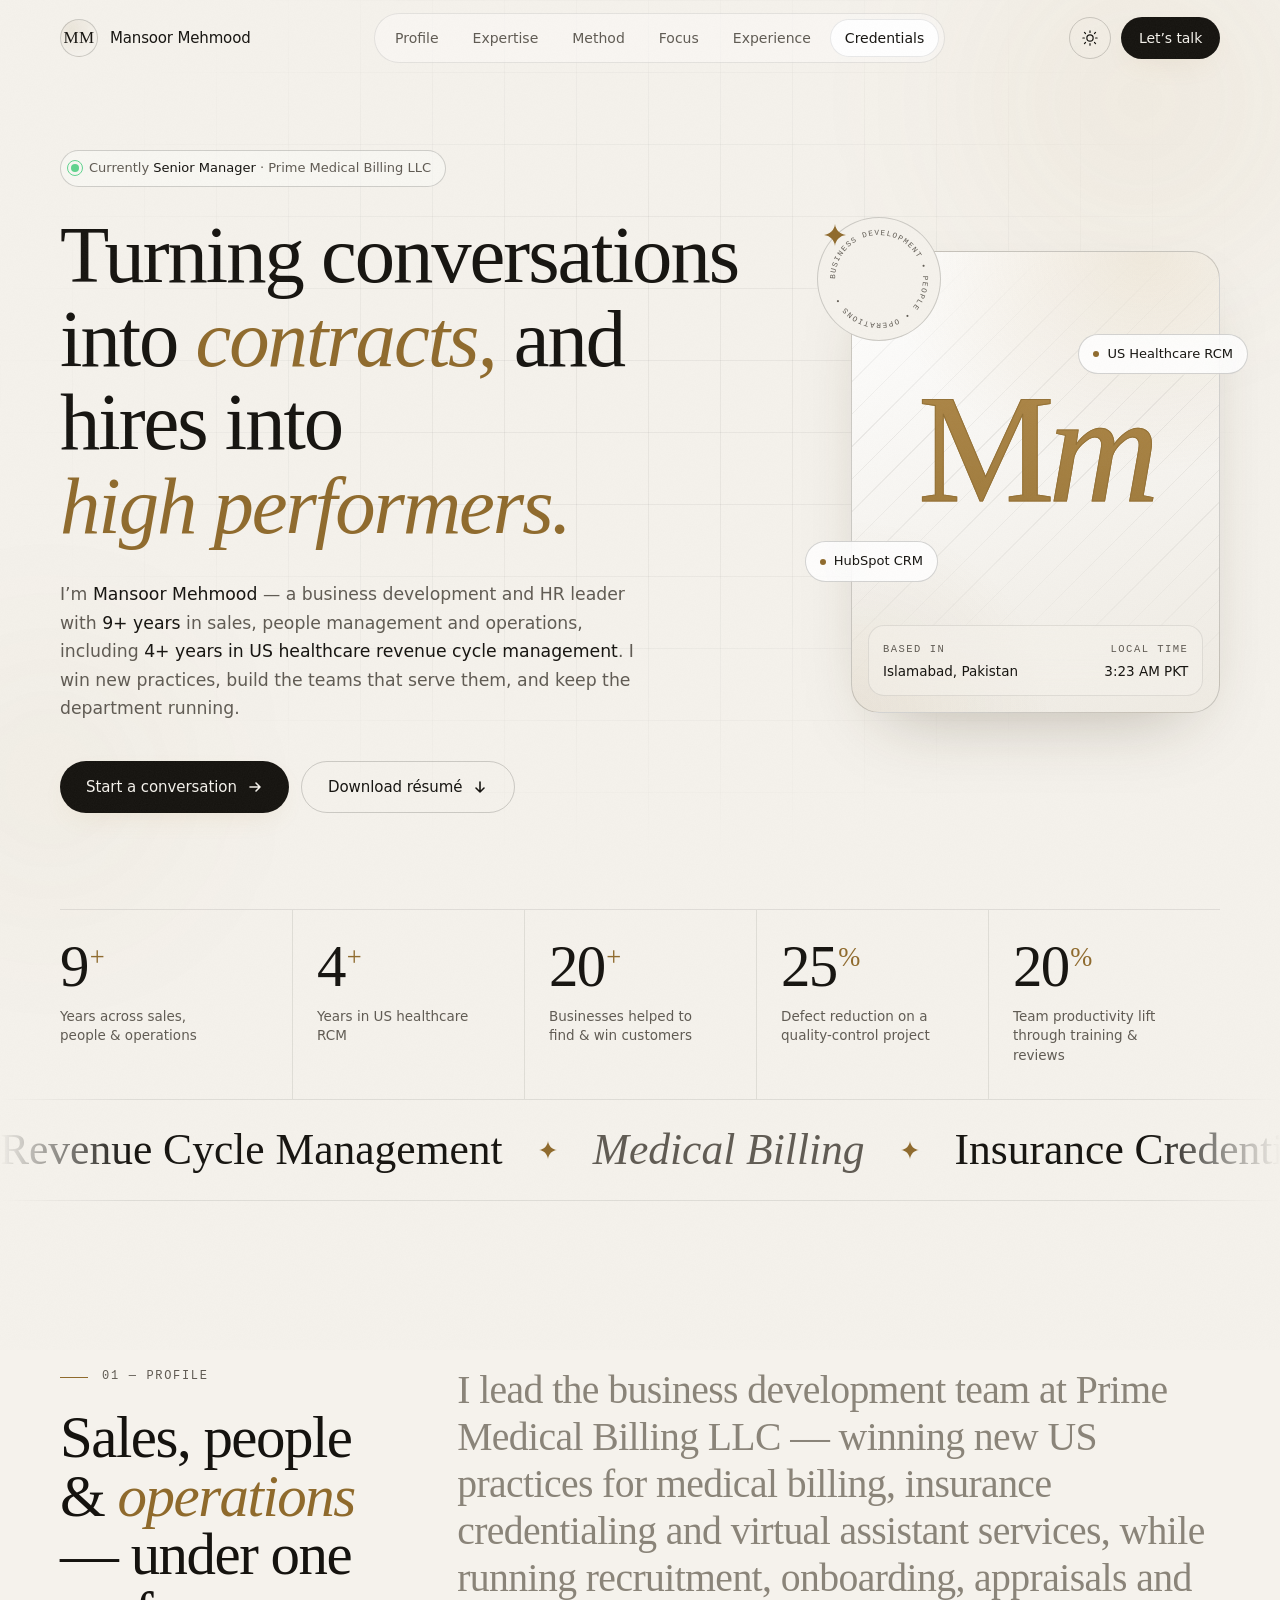
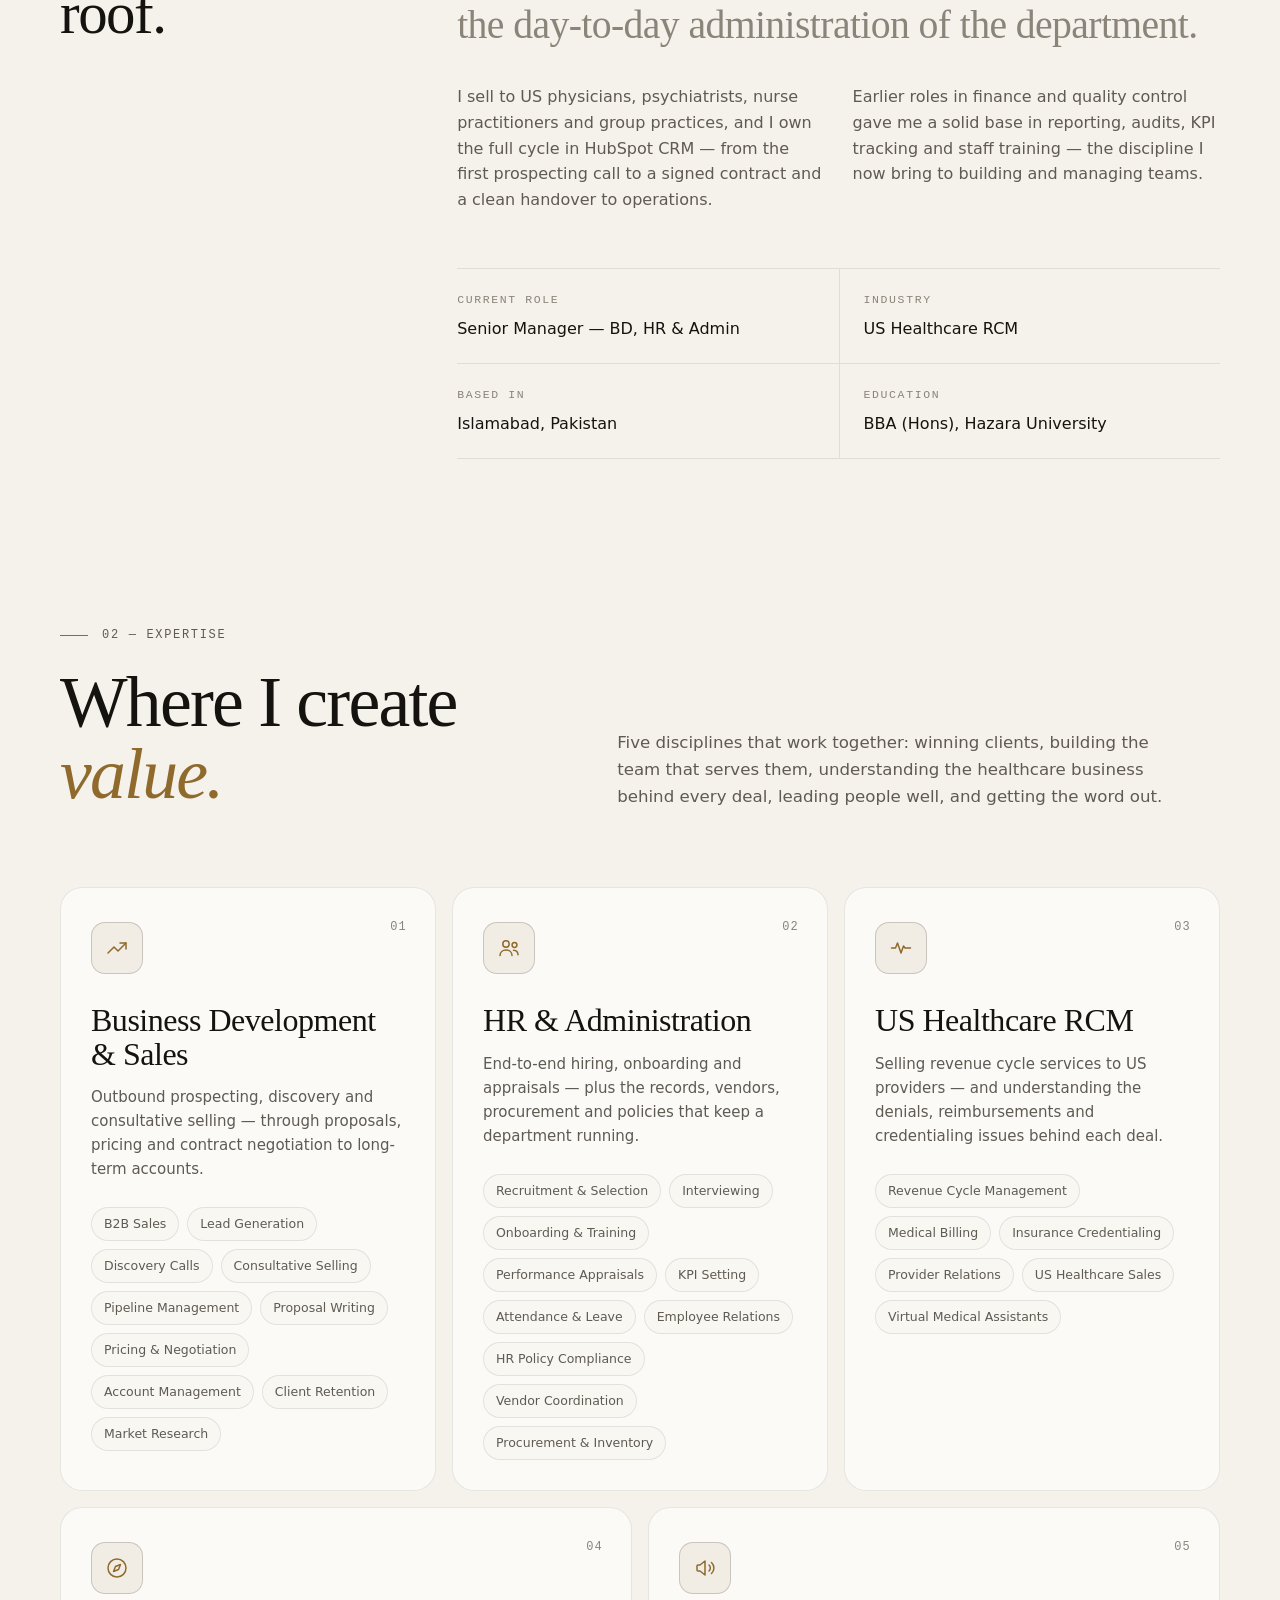
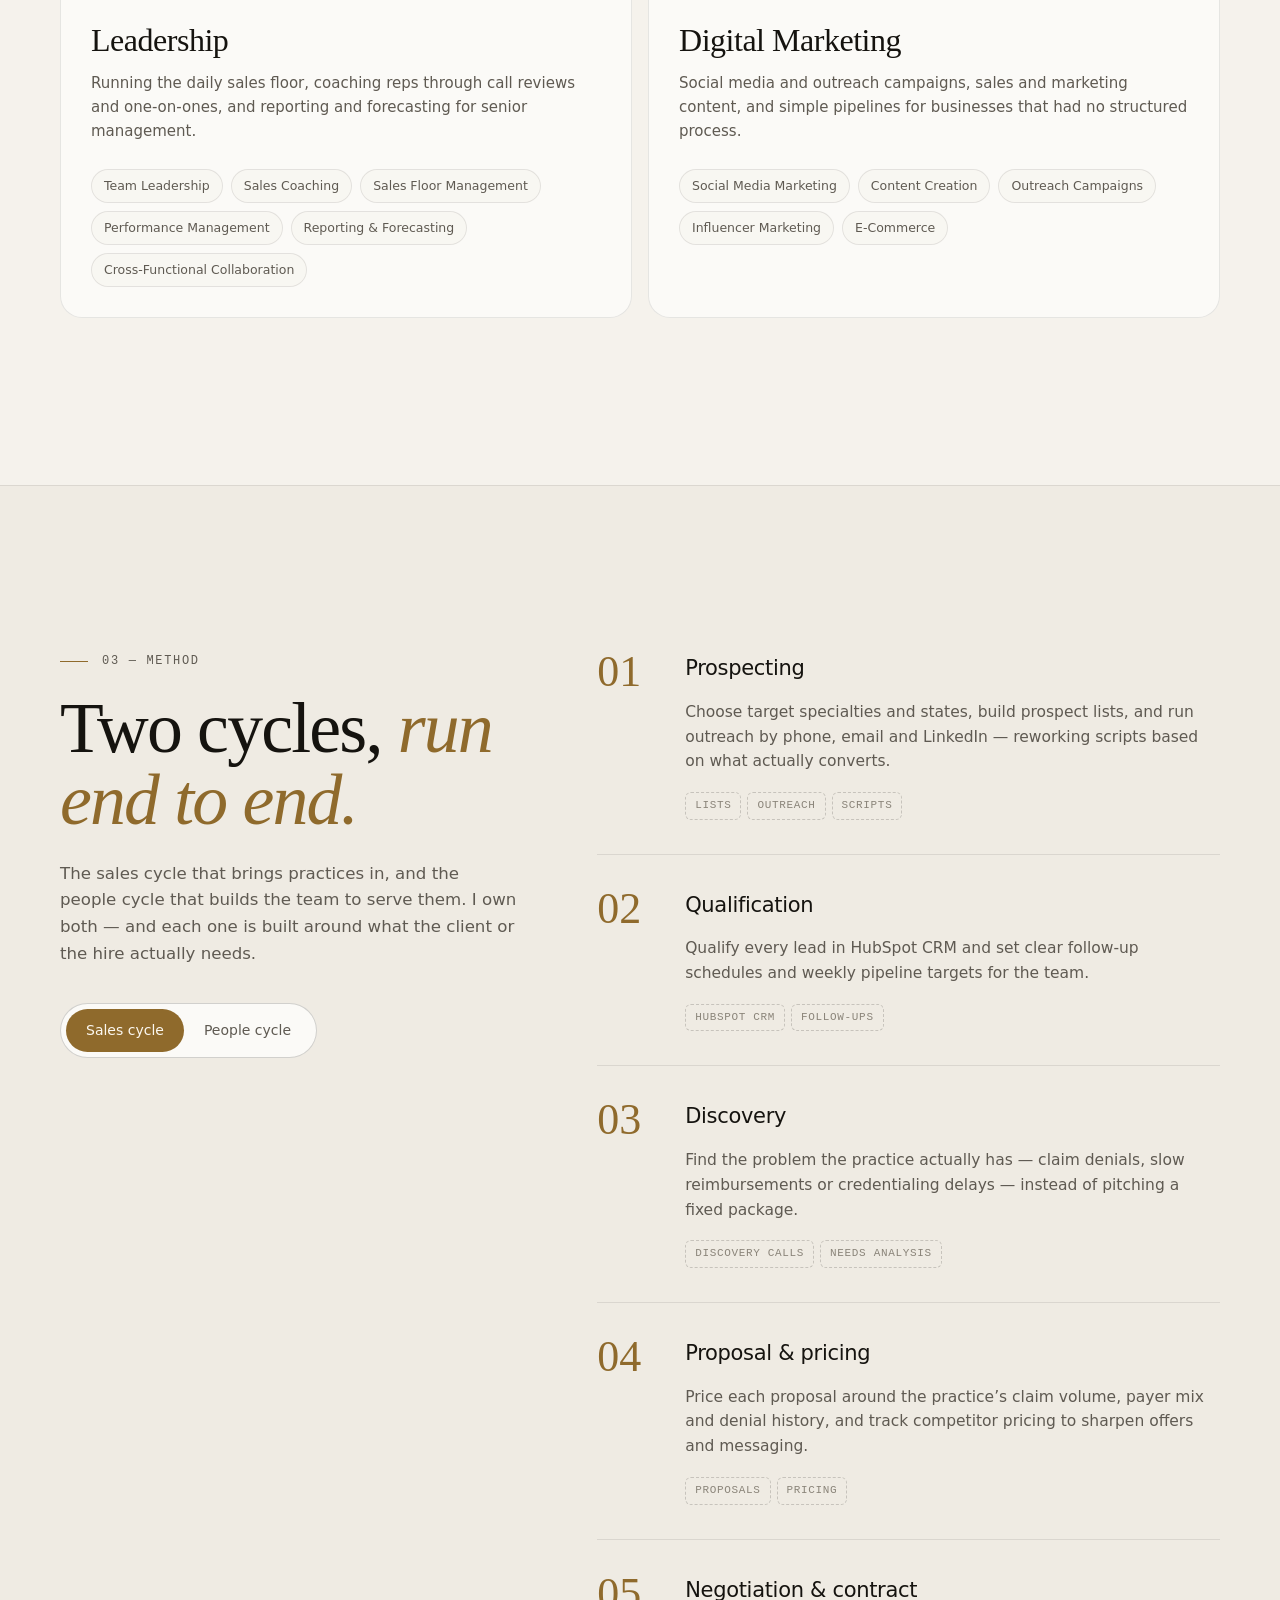
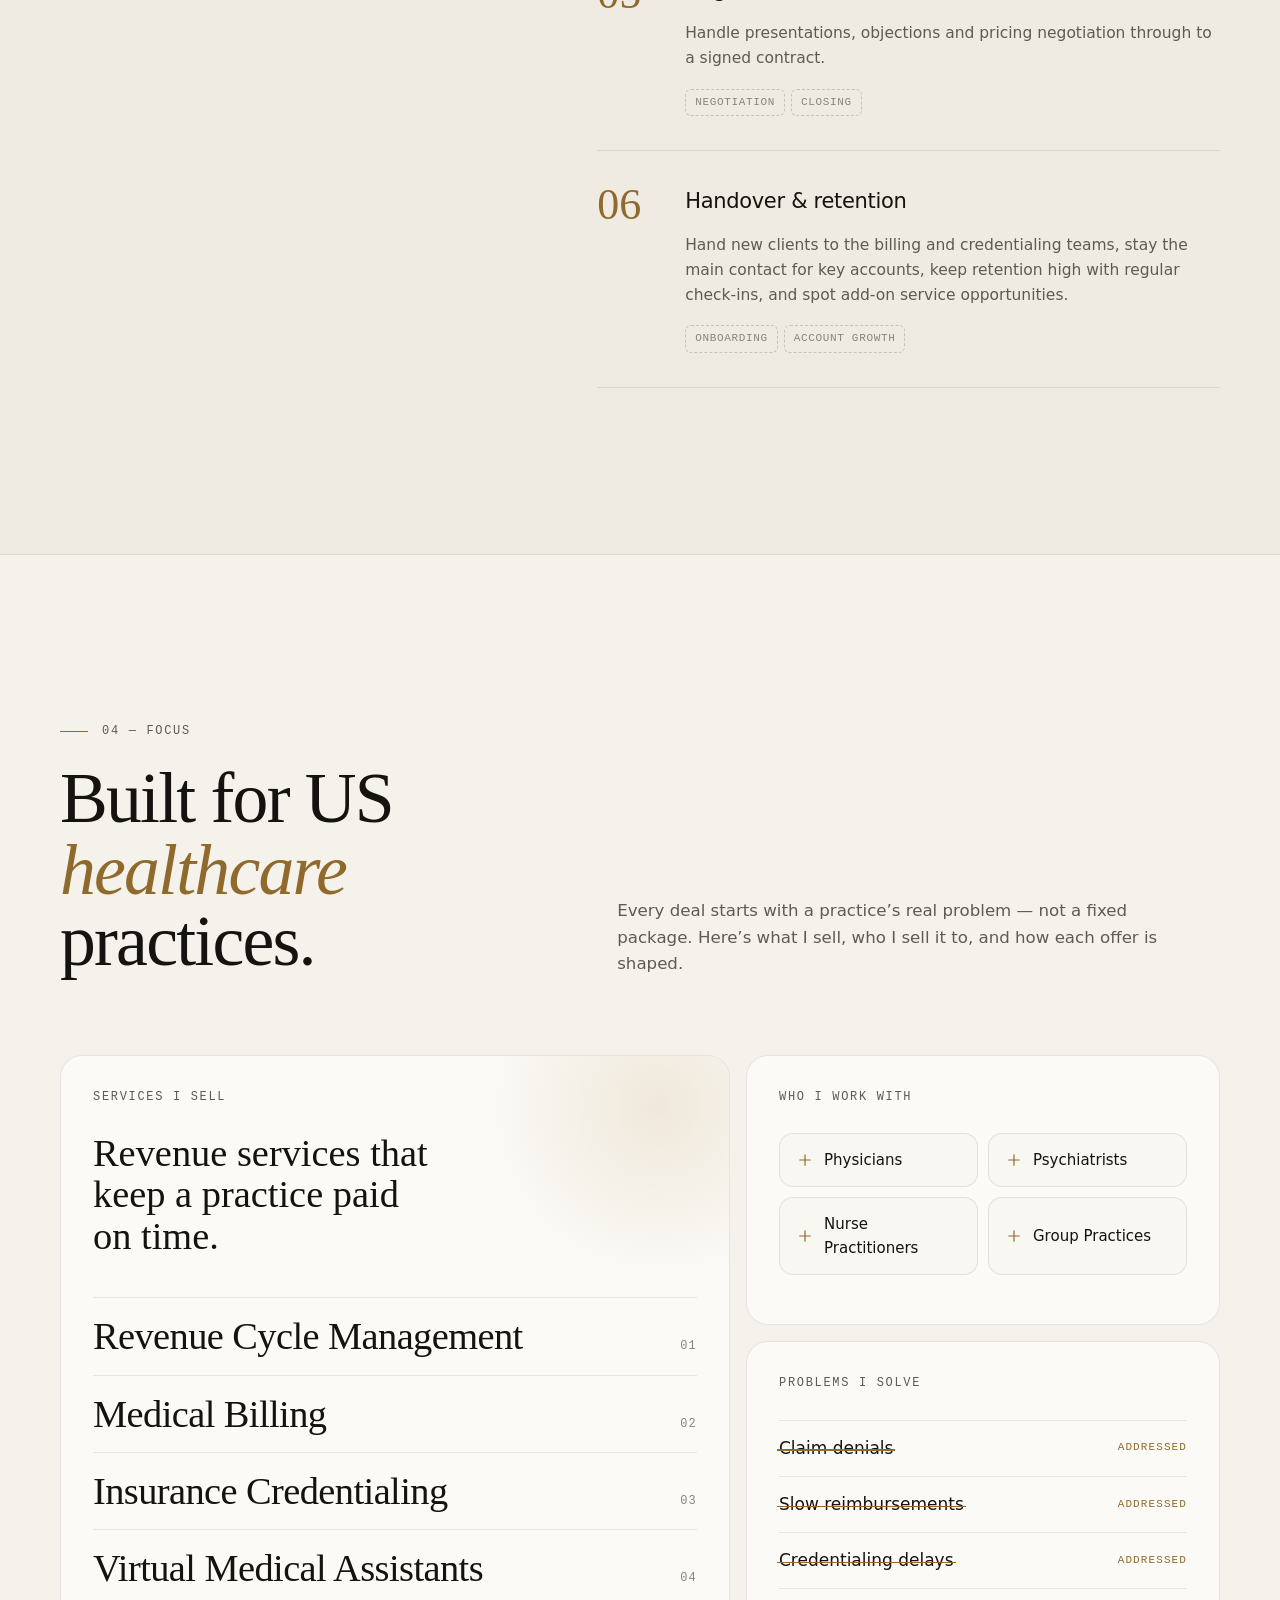
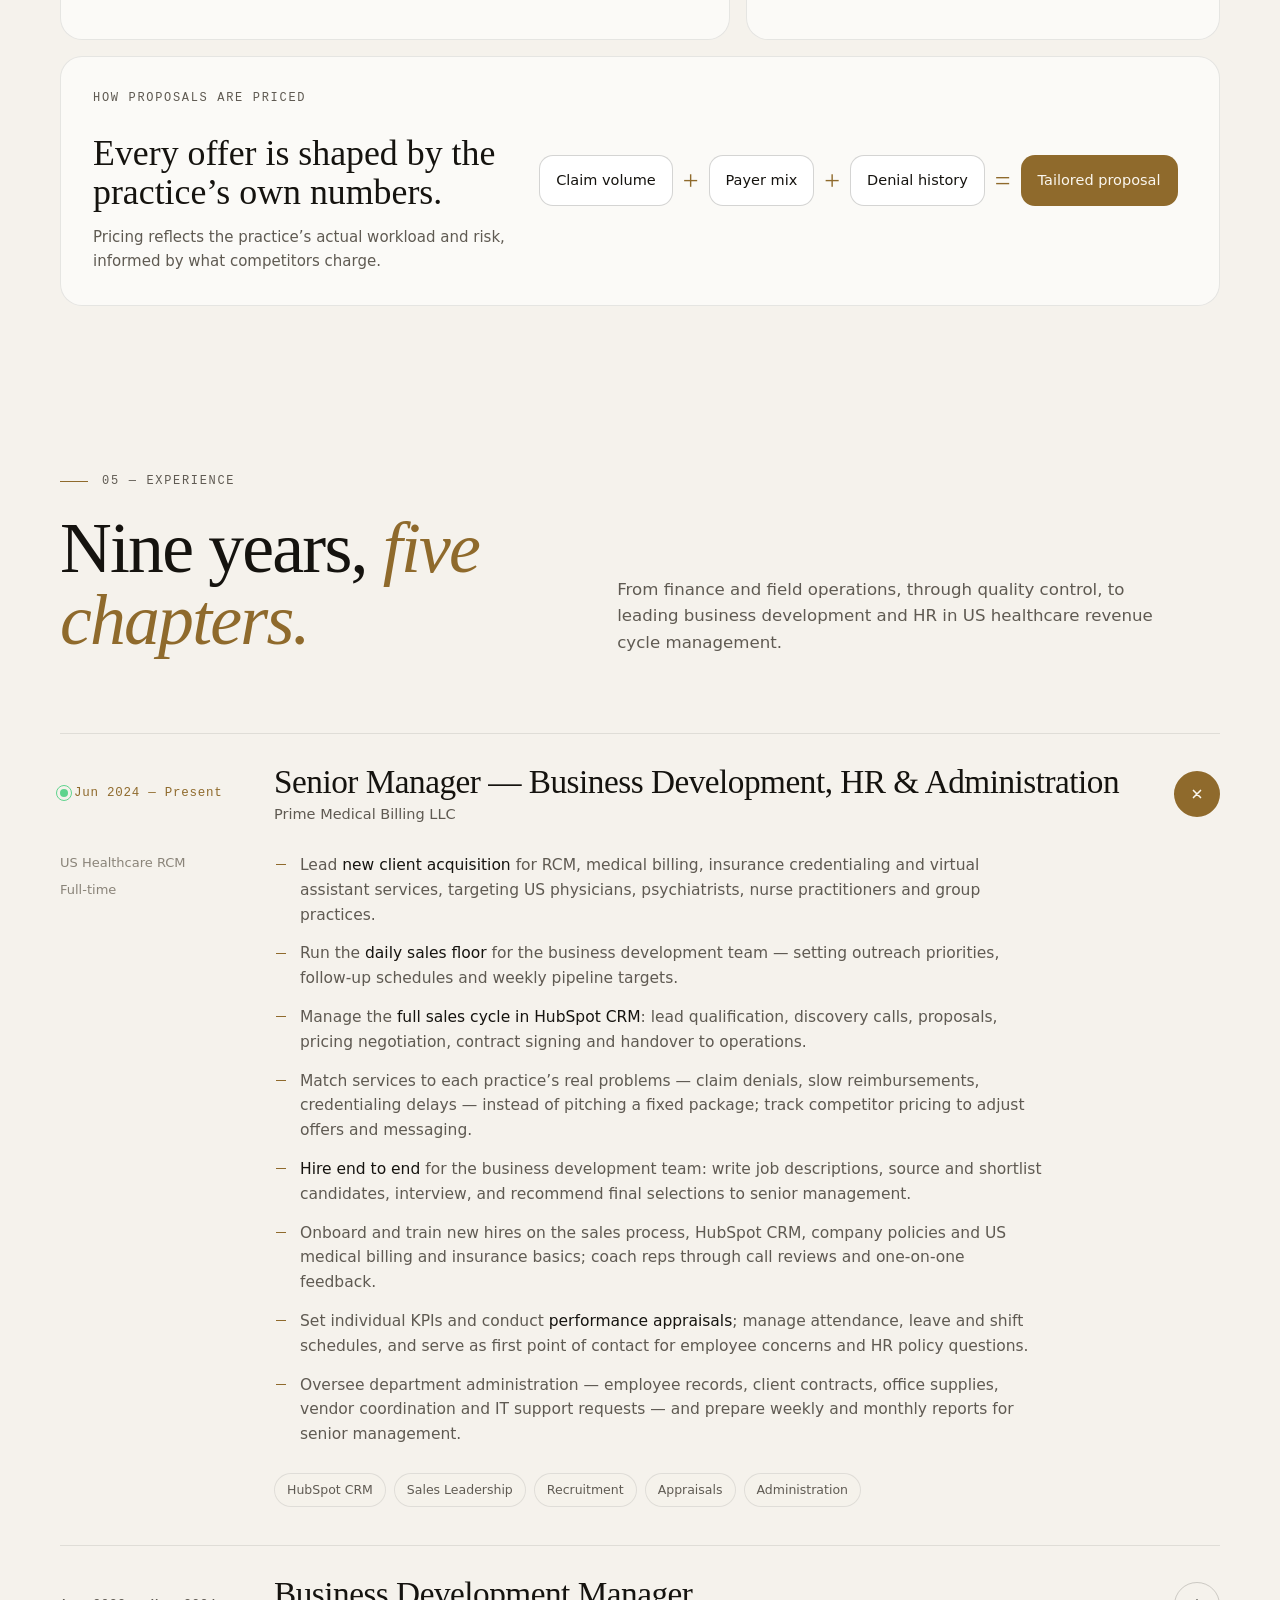
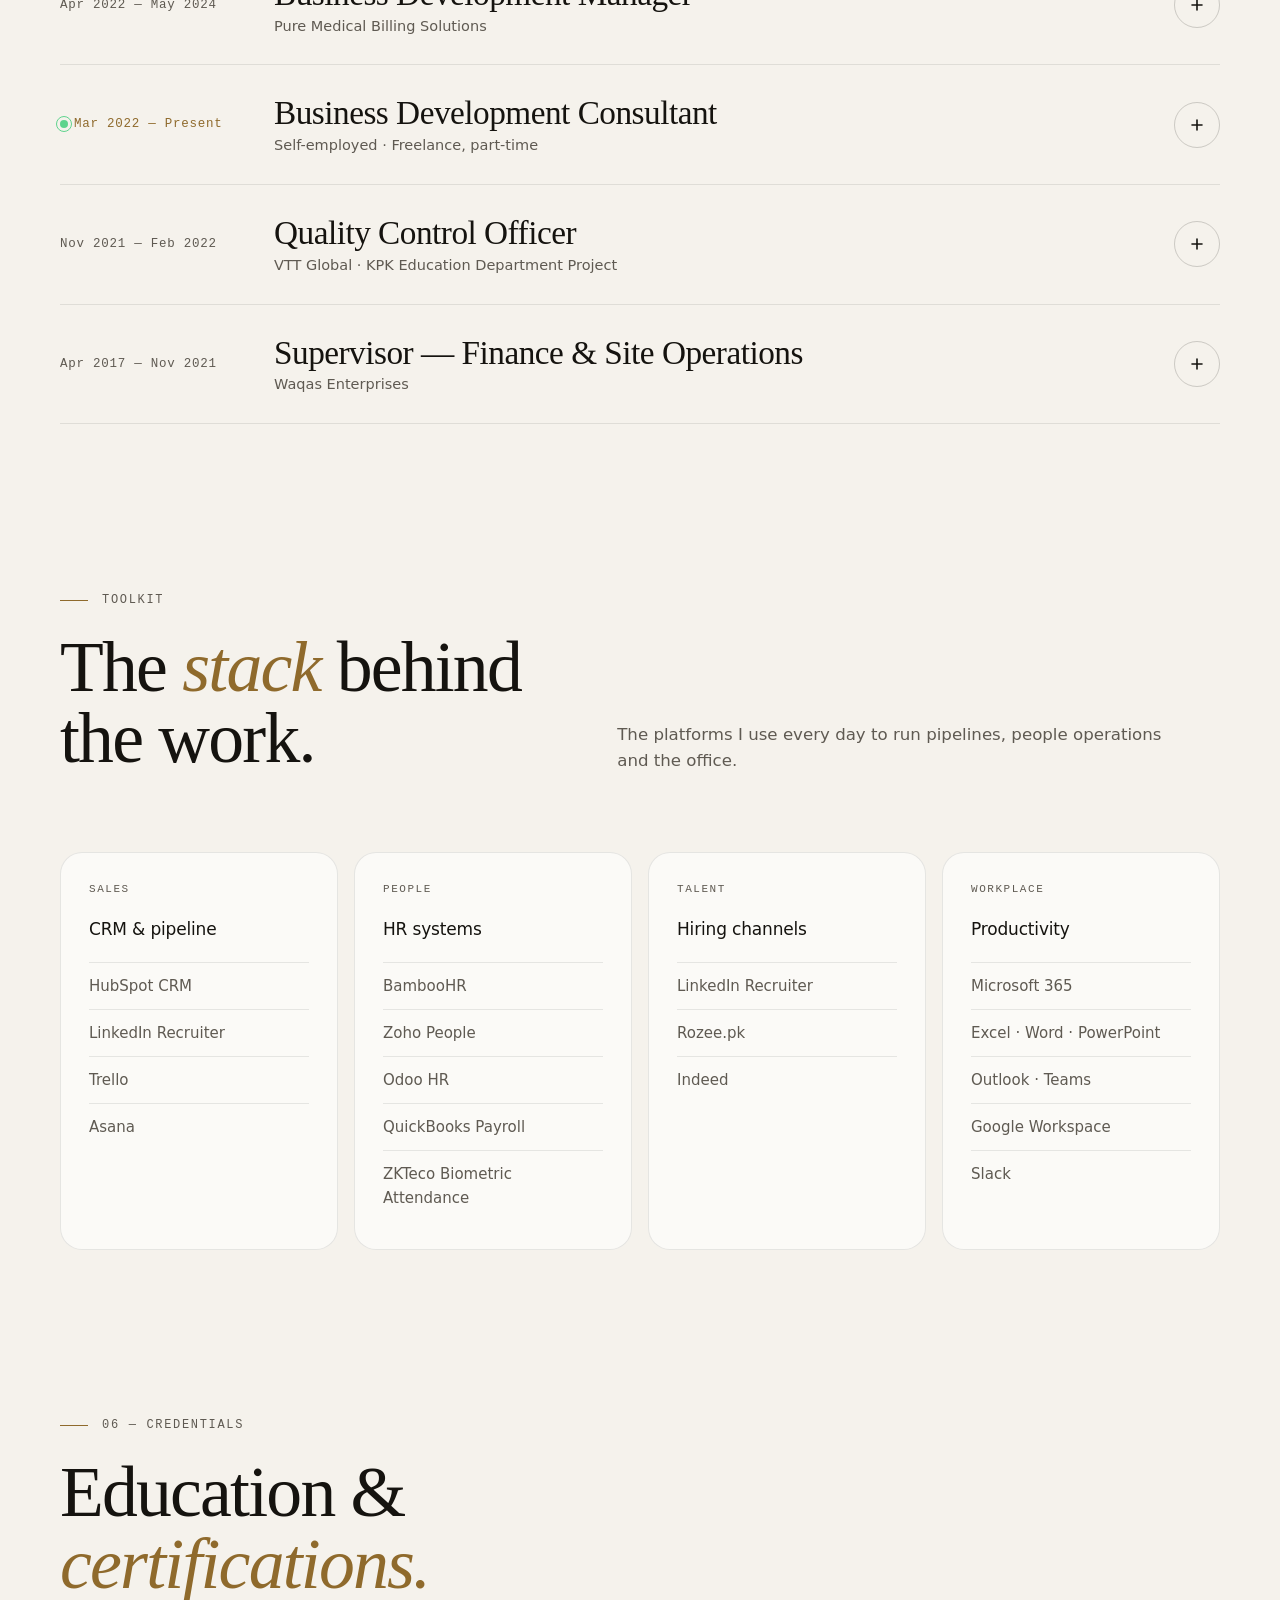
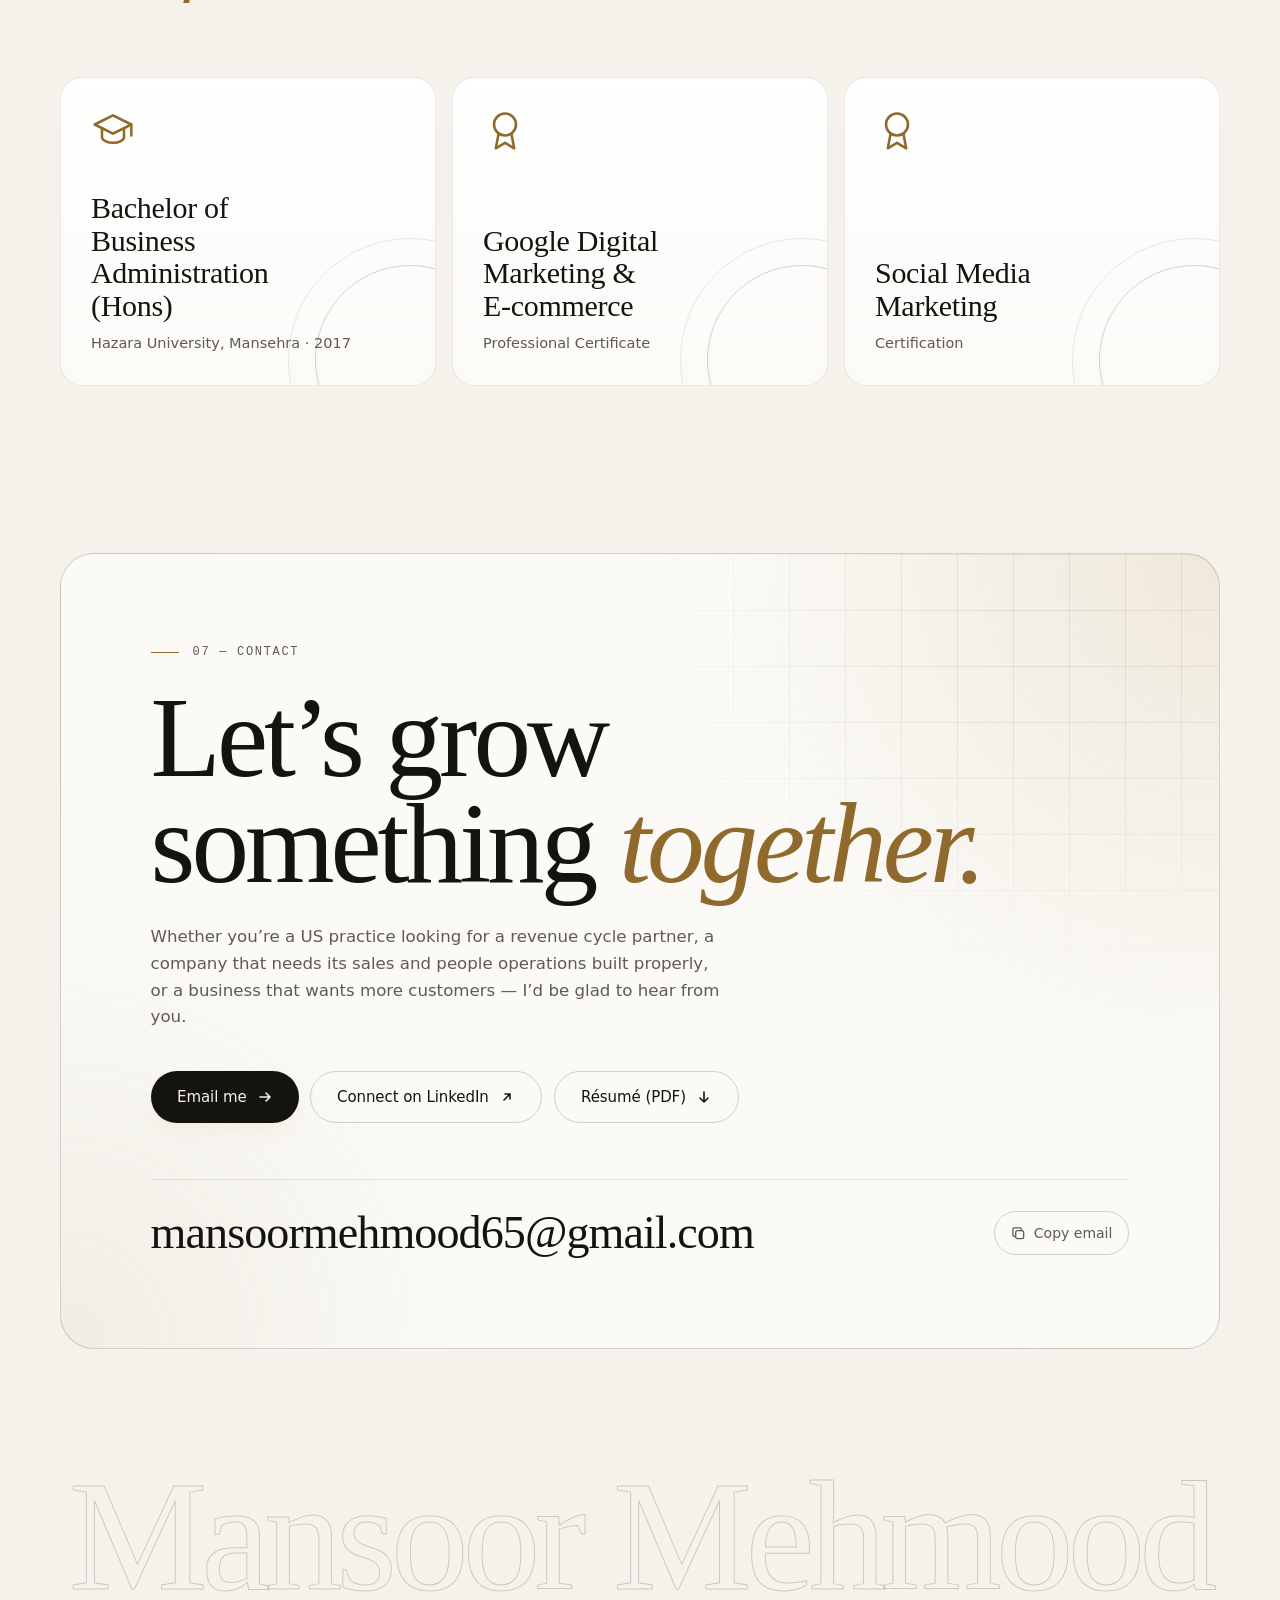
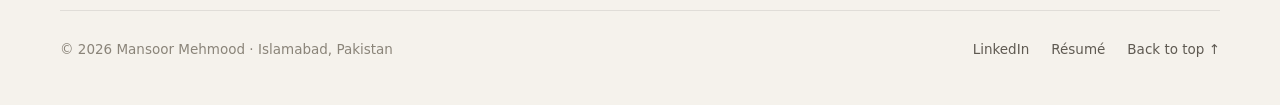
==== index.html @ 8d38e766 "Launch portfolio website" ====
<!doctype html>
<html lang="en" data-theme="dark">
<head>
  <meta charset="utf-8">
  <meta name="viewport" content="width=device-width, initial-scale=1, viewport-fit=cover">
  <title>Mansoor Mehmood — Business Development, HR &amp; Administration | US Healthcare RCM</title>
  <meta name="description" content="Mansoor Mehmood — Senior Manager, Business Development, HR & Administration with 9+ years in sales, people management and operations, including 4+ years in US healthcare revenue cycle management (RCM).">
  <meta name="author" content="Mansoor Mehmood">
  <meta name="keywords" content="Mansoor Mehmood, Business Development Manager, HR Manager, US Healthcare RCM, Medical Billing Sales, Insurance Credentialing, HubSpot CRM, Islamabad">
  <link rel="canonical" href="https://mansoormehmood00.github.io/">
  <meta name="theme-color" content="#0a0a0b" media="(prefers-color-scheme: dark)">
  <meta name="theme-color" content="#f5f2ec" media="(prefers-color-scheme: light)">

  <!-- Open Graph / social -->
  <meta property="og:type" content="profile">
  <meta property="og:site_name" content="Mansoor Mehmood">
  <meta property="og:title" content="Mansoor Mehmood — Business Development, HR & Administration">
  <meta property="og:description" content="9+ years building sales pipelines, teams and operations — including 4+ years in US healthcare revenue cycle management.">
  <meta property="og:url" content="https://mansoormehmood00.github.io/">
  <meta property="og:image" content="https://mansoormehmood00.github.io/og-image.jpg">
  <meta property="og:image:width" content="1200">
  <meta property="og:image:height" content="630">
  <meta property="profile:first_name" content="Mansoor">
  <meta property="profile:last_name" content="Mehmood">
  <meta name="twitter:card" content="summary_large_image">
  <meta name="twitter:title" content="Mansoor Mehmood — Business Development, HR & Administration">
  <meta name="twitter:description" content="9+ years building sales pipelines, teams and operations — including 4+ years in US healthcare RCM.">
  <meta name="twitter:image" content="https://mansoormehmood00.github.io/og-image.jpg">

  <link rel="icon" href="favicon.svg" type="image/svg+xml">
  <link rel="apple-touch-icon" href="apple-touch-icon.png">

  <link rel="preload" href="font-instrument-serif.woff2" as="font" type="font/woff2" crossorigin>
  <link rel="preload" href="font-instrument-serif-italic.woff2" as="font" type="font/woff2" crossorigin>
  <link rel="preload" href="font-geist.woff2" as="font" type="font/woff2" crossorigin>
  <link rel="stylesheet" href="style.css">

  <script>
    (function () {
      var d = document.documentElement;
      d.classList.add('js');
      var t = null;
      try { t = localStorage.getItem('mm-theme'); } catch (e) {}
      if (!t) t = window.matchMedia && window.matchMedia('(prefers-color-scheme: light)').matches ? 'light' : 'dark';
      d.setAttribute('data-theme', t);
    })();
  </script>

  <script type="application/ld+json">
  {
    "@context": "https://schema.org",
    "@type": "Person",
    "name": "Mansoor Mehmood",
    "url": "https://mansoormehmood00.github.io/",
    "jobTitle": "Senior Manager – Business Development, HR & Administration",
    "worksFor": { "@type": "Organization", "name": "Prime Medical Billing LLC" },
    "address": { "@type": "PostalAddress", "addressLocality": "Islamabad", "addressCountry": "PK" },
    "alumniOf": { "@type": "CollegeOrUniversity", "name": "Hazara University, Mansehra" },
    "knowsAbout": ["Business Development", "B2B Sales", "US Healthcare Revenue Cycle Management", "Medical Billing", "Insurance Credentialing", "Recruitment", "Performance Management", "HubSpot CRM"],
    "sameAs": ["https://www.linkedin.com/in/mansoormehmood"]
  }
  </script>
</head>
<body>
  <a class="skip-link" href="#main">Skip to content</a>
  <div class="grain" aria-hidden="true"></div>
  <div class="progress" aria-hidden="true"></div>

  <!-- ============ NAV ============ -->
  <header class="nav" id="top">
    <div class="container nav-inner">
      <a href="#top" class="brand" aria-label="Mansoor Mehmood — home">
        <span class="brand-mark">MM</span>
        <span class="brand-name">Mansoor Mehmood</span>
      </a>

      <nav class="nav-links" aria-label="Primary">
        <a href="#about">Profile</a>
        <a href="#expertise">Expertise</a>
        <a href="#method">Method</a>
        <a href="#focus">Focus</a>
        <a href="#experience">Experience</a>
        <a href="#credentials">Credentials</a>
      </nav>

      <div class="nav-actions">
        <button class="icon-btn theme-toggle" type="button" aria-label="Switch colour theme">
          <svg class="moon" viewBox="0 0 24 24" fill="none" stroke="currentColor" stroke-width="1.6" stroke-linecap="round" stroke-linejoin="round"><path d="M20.5 14.5A8.5 8.5 0 0 1 9.5 3.5a8.5 8.5 0 1 0 11 11Z"/></svg>
          <svg class="sun" viewBox="0 0 24 24" fill="none" stroke="currentColor" stroke-width="1.6" stroke-linecap="round"><circle cx="12" cy="12" r="4.2"/><path d="M12 2.5v2M12 19.5v2M4.6 4.6l1.4 1.4M18 18l1.4 1.4M2.5 12h2M19.5 12h2M4.6 19.4 6 18M18 6l1.4-1.4"/></svg>
        </button>
        <a href="#contact" class="btn btn-primary btn-sm nav-cta magnetic">Let’s talk</a>
        <button class="icon-btn menu-btn" type="button" aria-label="Open menu" aria-expanded="false" aria-controls="mobile-menu">
          <span></span><span></span>
        </button>
      </div>
    </div>
  </header>

  <div class="mobile-menu" id="mobile-menu" aria-hidden="true">
    <nav aria-label="Mobile">
      <a href="#about"><span>01</span>Profile</a>
      <a href="#expertise"><span>02</span>Expertise</a>
      <a href="#method"><span>03</span>Method</a>
      <a href="#focus"><span>04</span>Focus</a>
      <a href="#experience"><span>05</span>Experience</a>
      <a href="#credentials"><span>06</span>Credentials</a>
      <a href="#contact"><span>07</span>Contact</a>
    </nav>
    <div class="mobile-menu-foot">
      <span class="label">Islamabad, Pakistan</span>
      <a href="https://www.linkedin.com/in/mansoormehmood" target="_blank" rel="noopener">LinkedIn ↗</a>
    </div>
  </div>

  <main id="main">

    <!-- ============ HERO ============ -->
    <section class="hero" aria-labelledby="hero-title">
      <div class="hero-bg" aria-hidden="true">
        <div class="orb orb-1"></div>
        <div class="orb orb-2"></div>
        <div class="spotlight"></div>
      </div>

      <div class="container hero-grid">
        <div class="hero-copy">
          <div class="status fade-up">
            <span class="pulse" aria-hidden="true"></span>
            <span><span class="hide-sm">Currently </span><b>Senior Manager</b> · Prime Medical Billing LLC</span>
          </div>

          <h1 class="hero-title" id="hero-title">
            <span class="line"><span>Turning conversations</span></span>
            <span class="line"><span>into <em>contracts,</em> and</span></span>
            <span class="line"><span>hires into</span></span>
            <span class="line"><span><em>high performers.</em></span></span>
          </h1>

          <p class="hero-lede fade-up d1">
            I’m <strong>Mansoor Mehmood</strong> — a business development and HR leader with
            <strong>9+ years</strong> in sales, people management and operations, including
            <strong>4+ years in US healthcare revenue cycle management</strong>. I win new practices,
            build the teams that serve them, and keep the department running.
          </p>

          <div class="hero-cta fade-up d2">
            <a href="#contact" class="btn btn-primary magnetic">
              Start a conversation
              <svg viewBox="0 0 16 16" fill="none" stroke="currentColor" stroke-width="1.6" stroke-linecap="round" stroke-linejoin="round"><path d="M3 8h10M9 4l4 4-4 4"/></svg>
            </a>
            <a href="Mansoor-Mehmood-Resume.pdf" class="btn btn-ghost magnetic" download>
              Download résumé
              <svg viewBox="0 0 16 16" fill="none" stroke="currentColor" stroke-width="1.6" stroke-linecap="round" stroke-linejoin="round" style="transform:rotate(90deg)"><path d="M3 8h10M9 4l4 4-4 4"/></svg>
            </a>
          </div>
        </div>

        <div class="portrait-wrap fade-up d3">
          <div class="badge-ring" aria-hidden="true">
            <svg viewBox="0 0 100 100">
              <defs><path id="ring" d="M50,50 m-40,0 a40,40 0 1,1 80,0 a40,40 0 1,1 -80,0"/></defs>
              <text><textPath href="#ring">Business Development • People • Operations • </textPath></text>
            </svg>
            <svg class="star" viewBox="0 0 24 24" fill="currentColor"><path d="M12 0c.6 6.4 5.6 11.4 12 12-6.4.6-11.4 5.6-12 12-.6-6.4-5.6-11.4-12-12C6.4 11.4 11.4 6.4 12 0Z"/></svg>
          </div>

          <!-- To use a photo: replace the .monogram div below with
               <img src="profile.jpg" alt="Portrait of Mansoor Mehmood"> -->
          <figure class="portrait" aria-label="Mansoor Mehmood monogram">
            <div class="portrait-lines" aria-hidden="true"></div>
            <div class="monogram" aria-hidden="true">M<i>m</i></div>
            <figcaption class="portrait-caption">
              <div>
                <span class="label">Based in</span>
                <b>Islamabad, Pakistan</b>
              </div>
              <div class="right">
                <span class="label">Local time</span>
                <b class="local-time">—</b>
              </div>
            </figcaption>
          </figure>

          <span class="float-chip chip-a"><i></i>US Healthcare RCM</span>
          <span class="float-chip chip-b"><i></i>HubSpot CRM</span>
        </div>
      </div>

      <div class="container">
        <div class="stats" role="list">
          <div class="stat" role="listitem" data-reveal>
            <div class="stat-num"><span data-count="9">9</span><sup>+</sup></div>
            <p>Years across sales, people &amp; operations</p>
          </div>
          <div class="stat" role="listitem" data-reveal style="--delay:.08s">
            <div class="stat-num"><span data-count="4">4</span><sup>+</sup></div>
            <p>Years in US healthcare RCM</p>
          </div>
          <div class="stat" role="listitem" data-reveal style="--delay:.16s">
            <div class="stat-num"><span data-count="20">20</span><sup>+</sup></div>
            <p>Businesses helped to find &amp; win customers</p>
          </div>
          <div class="stat" role="listitem" data-reveal style="--delay:.24s">
            <div class="stat-num"><span data-count="25">25</span><sup>%</sup></div>
            <p>Defect reduction on a quality-control project</p>
          </div>
          <div class="stat" role="listitem" data-reveal style="--delay:.32s">
            <div class="stat-num"><span data-count="20">20</span><sup>%</sup></div>
            <p>Team productivity lift through training &amp; reviews</p>
          </div>
        </div>
      </div>
    </section>

    <!-- ============ MARQUEE ============ -->
    <div class="marquee" aria-hidden="true">
      <div class="marquee-track">
        <div class="marquee-group">
          <span class="marquee-item">Revenue Cycle Management <svg viewBox="0 0 24 24" fill="currentColor"><path d="M12 0c.6 6.4 5.6 11.4 12 12-6.4.6-11.4 5.6-12 12-.6-6.4-5.6-11.4-12-12C6.4 11.4 11.4 6.4 12 0Z"/></svg></span>
          <span class="marquee-item">Medical Billing <svg viewBox="0 0 24 24" fill="currentColor"><path d="M12 0c.6 6.4 5.6 11.4 12 12-6.4.6-11.4 5.6-12 12-.6-6.4-5.6-11.4-12-12C6.4 11.4 11.4 6.4 12 0Z"/></svg></span>
          <span class="marquee-item">Insurance Credentialing <svg viewBox="0 0 24 24" fill="currentColor"><path d="M12 0c.6 6.4 5.6 11.4 12 12-6.4.6-11.4 5.6-12 12-.6-6.4-5.6-11.4-12-12C6.4 11.4 11.4 6.4 12 0Z"/></svg></span>
          <span class="marquee-item">B2B Sales <svg viewBox="0 0 24 24" fill="currentColor"><path d="M12 0c.6 6.4 5.6 11.4 12 12-6.4.6-11.4 5.6-12 12-.6-6.4-5.6-11.4-12-12C6.4 11.4 11.4 6.4 12 0Z"/></svg></span>
          <span class="marquee-item">Recruitment &amp; Onboarding <svg viewBox="0 0 24 24" fill="currentColor"><path d="M12 0c.6 6.4 5.6 11.4 12 12-6.4.6-11.4 5.6-12 12-.6-6.4-5.6-11.4-12-12C6.4 11.4 11.4 6.4 12 0Z"/></svg></span>
          <span class="marquee-item">Sales Coaching <svg viewBox="0 0 24 24" fill="currentColor"><path d="M12 0c.6 6.4 5.6 11.4 12 12-6.4.6-11.4 5.6-12 12-.6-6.4-5.6-11.4-12-12C6.4 11.4 11.4 6.4 12 0Z"/></svg></span>
          <span class="marquee-item">Virtual Medical Assistants <svg viewBox="0 0 24 24" fill="currentColor"><path d="M12 0c.6 6.4 5.6 11.4 12 12-6.4.6-11.4 5.6-12 12-.6-6.4-5.6-11.4-12-12C6.4 11.4 11.4 6.4 12 0Z"/></svg></span>
          <span class="marquee-item">Performance Management <svg viewBox="0 0 24 24" fill="currentColor"><path d="M12 0c.6 6.4 5.6 11.4 12 12-6.4.6-11.4 5.6-12 12-.6-6.4-5.6-11.4-12-12C6.4 11.4 11.4 6.4 12 0Z"/></svg></span>
        </div>
      </div>
    </div>

    <!-- ============ ABOUT ============ -->
    <section class="section" id="about" aria-labelledby="about-title">
      <div class="container about-grid">
        <div class="about-side" data-reveal>
          <p class="section-tag label">01 — Profile</p>
          <h2 class="section-title" id="about-title">Sales, people &amp; <em>operations</em> — under one roof.</h2>
        </div>

        <div class="about-main">
          <p class="about-statement" data-reveal data-highlight>
            I lead the business development team at Prime Medical Billing LLC — winning new US practices
            for medical billing, insurance credentialing and virtual assistant services, while running
            recruitment, onboarding, appraisals and the day-to-day administration of the department.
          </p>

          <div class="about-body" data-reveal>
            <p>I sell to US physicians, psychiatrists, nurse practitioners and group practices, and I own the full cycle in HubSpot CRM — from the first prospecting call to a signed contract and a clean handover to operations.</p>
            <p>Earlier roles in finance and quality control gave me a solid base in reporting, audits, KPI tracking and staff training — the discipline I now bring to building and managing teams.</p>
          </div>

          <dl class="facts" data-reveal>
            <div class="fact"><dt>Current role</dt><dd>Senior Manager — BD, HR &amp; Admin</dd></div>
            <div class="fact"><dt>Industry</dt><dd>US Healthcare RCM</dd></div>
            <div class="fact"><dt>Based in</dt><dd>Islamabad, Pakistan</dd></div>
            <div class="fact"><dt>Education</dt><dd>BBA (Hons), Hazara University</dd></div>
          </dl>
        </div>
      </div>
    </section>

    <!-- ============ EXPERTISE ============ -->
    <section class="section" id="expertise" aria-labelledby="expertise-title" style="padding-top:0">
      <div class="container">
        <div class="section-head">
          <div data-reveal>
            <p class="section-tag label">02 — Expertise</p>
            <h2 class="section-title" id="expertise-title">Where I create <em>value.</em></h2>
          </div>
          <p class="section-intro" data-reveal>Five disciplines that work together: winning clients, building the team that serves them, understanding the healthcare business behind every deal, leading people well, and getting the word out.</p>
        </div>

        <div class="bento">
          <article class="card" data-reveal>
            <span class="card-index">01</span>
            <div class="card-icon"><svg viewBox="0 0 24 24" fill="none" stroke="currentColor" stroke-width="1.5" stroke-linecap="round" stroke-linejoin="round"><path d="M3 17l6-6 4 4 8-8"/><path d="M15 7h6v6"/></svg></div>
            <h3>Business Development &amp; Sales</h3>
            <p>Outbound prospecting, discovery and consultative selling — through proposals, pricing and contract negotiation to long-term accounts.</p>
            <div class="chips">
              <span class="chip">B2B Sales</span><span class="chip">Lead Generation</span><span class="chip">Discovery Calls</span><span class="chip">Consultative Selling</span><span class="chip">Pipeline Management</span><span class="chip">Proposal Writing</span><span class="chip">Pricing &amp; Negotiation</span><span class="chip">Account Management</span><span class="chip">Client Retention</span><span class="chip">Market Research</span>
            </div>
          </article>

          <article class="card" data-reveal style="--delay:.08s">
            <span class="card-index">02</span>
            <div class="card-icon"><svg viewBox="0 0 24 24" fill="none" stroke="currentColor" stroke-width="1.5" stroke-linecap="round" stroke-linejoin="round"><circle cx="9" cy="8" r="3.2"/><path d="M3 19.5c0-3.3 2.7-5.5 6-5.5s6 2.2 6 5.5"/><circle cx="17.5" cy="9" r="2.4"/><path d="M16.5 14.2c2.6.2 4.5 2 4.5 4.6"/></svg></div>
            <h3>HR &amp; Administration</h3>
            <p>End-to-end hiring, onboarding and appraisals — plus the records, vendors, procurement and policies that keep a department running.</p>
            <div class="chips">
              <span class="chip">Recruitment &amp; Selection</span><span class="chip">Interviewing</span><span class="chip">Onboarding &amp; Training</span><span class="chip">Performance Appraisals</span><span class="chip">KPI Setting</span><span class="chip">Attendance &amp; Leave</span><span class="chip">Employee Relations</span><span class="chip">HR Policy Compliance</span><span class="chip">Vendor Coordination</span><span class="chip">Procurement &amp; Inventory</span>
            </div>
          </article>

          <article class="card" data-reveal style="--delay:.16s">
            <span class="card-index">03</span>
            <div class="card-icon"><svg viewBox="0 0 24 24" fill="none" stroke="currentColor" stroke-width="1.5" stroke-linecap="round" stroke-linejoin="round"><path d="M2.5 12h4l2-5 3.5 10 2.5-7 1.5 2h5.5"/></svg></div>
            <h3>US Healthcare RCM</h3>
            <p>Selling revenue cycle services to US providers — and understanding the denials, reimbursements and credentialing issues behind each deal.</p>
            <div class="chips">
              <span class="chip">Revenue Cycle Management</span><span class="chip">Medical Billing</span><span class="chip">Insurance Credentialing</span><span class="chip">Provider Relations</span><span class="chip">US Healthcare Sales</span><span class="chip">Virtual Medical Assistants</span>
            </div>
          </article>

          <article class="card wide" data-reveal>
            <span class="card-index">04</span>
            <div class="card-icon"><svg viewBox="0 0 24 24" fill="none" stroke="currentColor" stroke-width="1.5" stroke-linecap="round" stroke-linejoin="round"><circle cx="12" cy="12" r="9"/><path d="m15.5 8.5-2 5-5 2 2-5 5-2Z"/></svg></div>
            <h3>Leadership</h3>
            <p>Running the daily sales floor, coaching reps through call reviews and one-on-ones, and reporting and forecasting for senior management.</p>
            <div class="chips">
              <span class="chip">Team Leadership</span><span class="chip">Sales Coaching</span><span class="chip">Sales Floor Management</span><span class="chip">Performance Management</span><span class="chip">Reporting &amp; Forecasting</span><span class="chip">Cross-Functional Collaboration</span>
            </div>
          </article>

          <article class="card wide" data-reveal style="--delay:.08s">
            <span class="card-index">05</span>
            <div class="card-icon"><svg viewBox="0 0 24 24" fill="none" stroke="currentColor" stroke-width="1.5" stroke-linecap="round" stroke-linejoin="round"><path d="M4 10v4a1 1 0 0 0 1 1h2l5 4V5L7 9H5a1 1 0 0 0-1 1Z"/><path d="M16 9a4 4 0 0 1 0 6M18.5 6.5a7.5 7.5 0 0 1 0 11"/></svg></div>
            <h3>Digital Marketing</h3>
            <p>Social media and outreach campaigns, sales and marketing content, and simple pipelines for businesses that had no structured process.</p>
            <div class="chips">
              <span class="chip">Social Media Marketing</span><span class="chip">Content Creation</span><span class="chip">Outreach Campaigns</span><span class="chip">Influencer Marketing</span><span class="chip">E-Commerce</span>
            </div>
          </article>
        </div>
      </div>
    </section>

    <!-- ============ METHOD ============ -->
    <section class="section method" id="method" aria-labelledby="method-title">
      <div class="container method-grid">
        <div class="method-side" data-reveal>
          <p class="section-tag label">03 — Method</p>
          <h2 class="section-title" id="method-title">Two cycles, <em>run end to end.</em></h2>
          <p class="section-intro">The sales cycle that brings practices in, and the people cycle that builds the team to serve them. I own both — and each one is built around what the client or the hire actually needs.</p>

          <div class="tabs" role="tablist" aria-label="Process">
            <span class="tab-pill" aria-hidden="true"></span>
            <button class="tab" role="tab" id="tab-sales" aria-selected="true" aria-controls="panel-sales">Sales cycle</button>
            <button class="tab" role="tab" id="tab-people" aria-selected="false" aria-controls="panel-people" tabindex="-1">People cycle</button>
          </div>
        </div>

        <div>
          <ol class="steps" id="panel-sales" role="tabpanel" aria-labelledby="tab-sales">
            <li class="step" data-reveal>
              <span class="step-num">01</span>
              <h3>Prospecting</h3>
              <p>Choose target specialties and states, build prospect lists, and run outreach by phone, email and LinkedIn — reworking scripts based on what actually converts.</p>
              <div class="tags"><span>Lists</span><span>Outreach</span><span>Scripts</span></div>
            </li>
            <li class="step" data-reveal>
              <span class="step-num">02</span>
              <h3>Qualification</h3>
              <p>Qualify every lead in HubSpot CRM and set clear follow-up schedules and weekly pipeline targets for the team.</p>
              <div class="tags"><span>HubSpot CRM</span><span>Follow-ups</span></div>
            </li>
            <li class="step" data-reveal>
              <span class="step-num">03</span>
              <h3>Discovery</h3>
              <p>Find the problem the practice actually has — claim denials, slow reimbursements or credentialing delays — instead of pitching a fixed package.</p>
              <div class="tags"><span>Discovery calls</span><span>Needs analysis</span></div>
            </li>
            <li class="step" data-reveal>
              <span class="step-num">04</span>
              <h3>Proposal &amp; pricing</h3>
              <p>Price each proposal around the practice’s claim volume, payer mix and denial history, and track competitor pricing to sharpen offers and messaging.</p>
              <div class="tags"><span>Proposals</span><span>Pricing</span></div>
            </li>
            <li class="step" data-reveal>
              <span class="step-num">05</span>
              <h3>Negotiation &amp; contract</h3>
              <p>Handle presentations, objections and pricing negotiation through to a signed contract.</p>
              <div class="tags"><span>Negotiation</span><span>Closing</span></div>
            </li>
            <li class="step" data-reveal>
              <span class="step-num">06</span>
              <h3>Handover &amp; retention</h3>
              <p>Hand new clients to the billing and credentialing teams, stay the main contact for key accounts, keep retention high with regular check-ins, and spot add-on service opportunities.</p>
              <div class="tags"><span>Onboarding</span><span>Account growth</span></div>
            </li>
          </ol>

          <ol class="steps" id="panel-people" role="tabpanel" aria-labelledby="tab-people" hidden>
            <li class="step">
              <span class="step-num">01</span>
              <h3>Define the role</h3>
              <p>Write clear job descriptions for the business development team, built around what the role really has to deliver.</p>
              <div class="tags"><span>Job descriptions</span></div>
            </li>
            <li class="step">
              <span class="step-num">02</span>
              <h3>Source &amp; shortlist</h3>
              <p>Source candidates through channels such as LinkedIn Recruiter, Rozee.pk and Indeed, and shortlist the strongest fits.</p>
              <div class="tags"><span>Sourcing</span><span>Screening</span></div>
            </li>
            <li class="step">
              <span class="step-num">03</span>
              <h3>Interview &amp; select</h3>
              <p>Interview candidates and recommend final selections to senior management.</p>
              <div class="tags"><span>Interviews</span><span>Selection</span></div>
            </li>
            <li class="step">
              <span class="step-num">04</span>
              <h3>Onboard &amp; train</h3>
              <p>Train new hires on the sales process, HubSpot CRM, company policies, and the basics of US medical billing and insurance.</p>
              <div class="tags"><span>Onboarding</span><span>Training</span></div>
            </li>
            <li class="step">
              <span class="step-num">05</span>
              <h3>Coach &amp; measure</h3>
              <p>Set individual KPIs and coach reps through call reviews and one-on-one feedback, with daily activity targets and weekly pipeline reviews.</p>
              <div class="tags"><span>KPIs</span><span>Coaching</span></div>
            </li>
            <li class="step">
              <span class="step-num">06</span>
              <h3>Appraise &amp; support</h3>
              <p>Run performance appraisals, manage attendance, leave and shift schedules, and act as the first point of contact for employee concerns and HR policy questions.</p>
              <div class="tags"><span>Appraisals</span><span>Employee relations</span></div>
            </li>
          </ol>
        </div>
      </div>
    </section>

    <!-- ============ FOCUS ============ -->
    <section class="section" id="focus" aria-labelledby="focus-title">
      <div class="container">
        <div class="section-head">
          <div data-reveal>
            <p class="section-tag label">04 — Focus</p>
            <h2 class="section-title" id="focus-title">Built for US <em>healthcare</em> practices.</h2>
          </div>
          <p class="section-intro" data-reveal>Every deal starts with a practice’s real problem — not a fixed package. Here’s what I sell, who I sell it to, and how each offer is shaped.</p>
        </div>

        <div class="focus">
          <div class="tile tile-services" data-reveal>
            <div class="glow" aria-hidden="true"></div>
            <span class="label">Services I sell</span>
            <h3>Revenue services that keep a practice paid on time.</h3>
            <ul class="service-list">
              <li>Revenue Cycle Management <span>01</span></li>
              <li>Medical Billing <span>02</span></li>
              <li>Insurance Credentialing <span>03</span></li>
              <li>Virtual Medical Assistants <span>04</span></li>
            </ul>
          </div>

          <div class="tile tile-clients" data-reveal style="--delay:.08s">
            <span class="label">Who I work with</span>
            <ul class="client-list">
              <li><svg viewBox="0 0 24 24" fill="none" stroke="currentColor" stroke-width="1.6" stroke-linecap="round" stroke-linejoin="round"><path d="M12 5v14M5 12h14"/></svg>Physicians</li>
              <li><svg viewBox="0 0 24 24" fill="none" stroke="currentColor" stroke-width="1.6" stroke-linecap="round" stroke-linejoin="round"><path d="M12 5v14M5 12h14"/></svg>Psychiatrists</li>
              <li><svg viewBox="0 0 24 24" fill="none" stroke="currentColor" stroke-width="1.6" stroke-linecap="round" stroke-linejoin="round"><path d="M12 5v14M5 12h14"/></svg>Nurse Practitioners</li>
              <li><svg viewBox="0 0 24 24" fill="none" stroke="currentColor" stroke-width="1.6" stroke-linecap="round" stroke-linejoin="round"><path d="M12 5v14M5 12h14"/></svg>Group Practices</li>
            </ul>
          </div>

          <div class="tile tile-problems" data-reveal style="--delay:.16s">
            <span class="label">Problems I solve</span>
            <ul class="problem-list">
              <li><span class="strike">Claim denials</span><span class="ok">Addressed</span></li>
              <li><span class="strike">Slow reimbursements</span><span class="ok">Addressed</span></li>
              <li><span class="strike">Credentialing delays</span><span class="ok">Addressed</span></li>
            </ul>
          </div>

          <div class="tile tile-pricing" data-reveal>
            <div>
              <span class="label">How proposals are priced</span>
              <h3>Every offer is shaped by the practice’s own numbers.</h3>
              <p>Pricing reflects the practice’s actual workload and risk, informed by what competitors charge.</p>
            </div>
            <div class="formula" aria-label="Claim volume plus payer mix plus denial history equals a tailored proposal">
              <span class="term">Claim volume</span><span class="op">+</span>
              <span class="term">Payer mix</span><span class="op">+</span>
              <span class="term">Denial history</span><span class="op">=</span>
              <span class="term result">Tailored proposal</span>
            </div>
          </div>
        </div>
      </div>
    </section>

    <!-- ============ EXPERIENCE ============ -->
    <section class="section" id="experience" aria-labelledby="experience-title" style="padding-top:0">
      <div class="container">
        <div class="section-head">
          <div data-reveal>
            <p class="section-tag label">05 — Experience</p>
            <h2 class="section-title" id="experience-title">Nine years, <em>five chapters.</em></h2>
          </div>
          <p class="section-intro" data-reveal>From finance and field operations, through quality control, to leading business development and HR in US healthcare revenue cycle management.</p>
        </div>

        <div class="timeline" data-reveal>
          <!-- Role 1 -->
          <div class="role">
            <button class="role-head" aria-expanded="true" aria-controls="role-1">
              <span class="role-date"><span class="now"><span class="pulse" aria-hidden="true"></span>Jun 2024 — Present</span></span>
              <span class="role-title">Senior Manager — Business Development, HR &amp; Administration<span class="role-company">Prime Medical Billing LLC</span></span>
              <span class="role-toggle" aria-hidden="true"><svg viewBox="0 0 16 16" fill="none" stroke="currentColor" stroke-width="1.6" stroke-linecap="round"><path d="M8 3v10M3 8h10"/></svg></span>
            </button>
            <div class="role-body" id="role-1"><div>
              <div class="role-content">
                <div class="meta"><span>US Healthcare RCM</span><span>Full-time</span></div>
                <div>
                  <ul class="role-points">
                    <li>Lead <strong>new client acquisition</strong> for RCM, medical billing, insurance credentialing and virtual assistant services, targeting US physicians, psychiatrists, nurse practitioners and group practices.</li>
                    <li>Run the <strong>daily sales floor</strong> for the business development team — setting outreach priorities, follow-up schedules and weekly pipeline targets.</li>
                    <li>Manage the <strong>full sales cycle in HubSpot CRM</strong>: lead qualification, discovery calls, proposals, pricing negotiation, contract signing and handover to operations.</li>
                    <li>Match services to each practice’s real problems — claim denials, slow reimbursements, credentialing delays — instead of pitching a fixed package; track competitor pricing to adjust offers and messaging.</li>
                    <li><strong>Hire end to end</strong> for the business development team: write job descriptions, source and shortlist candidates, interview, and recommend final selections to senior management.</li>
                    <li>Onboard and train new hires on the sales process, HubSpot CRM, company policies and US medical billing and insurance basics; coach reps through call reviews and one-on-one feedback.</li>
                    <li>Set individual KPIs and conduct <strong>performance appraisals</strong>; manage attendance, leave and shift schedules, and serve as first point of contact for employee concerns and HR policy questions.</li>
                    <li>Oversee department administration — employee records, client contracts, office supplies, vendor coordination and IT support requests — and prepare weekly and monthly reports for senior management.</li>
                  </ul>
                  <div class="role-tags"><span class="chip">HubSpot CRM</span><span class="chip">Sales Leadership</span><span class="chip">Recruitment</span><span class="chip">Appraisals</span><span class="chip">Administration</span></div>
                </div>
              </div>
            </div></div>
          </div>

          <!-- Role 2 -->
          <div class="role">
            <button class="role-head" aria-expanded="false" aria-controls="role-2">
              <span class="role-date">Apr 2022 — May 2024</span>
              <span class="role-title">Business Development Manager<span class="role-company">Pure Medical Billing Solutions</span></span>
              <span class="role-toggle" aria-hidden="true"><svg viewBox="0 0 16 16" fill="none" stroke="currentColor" stroke-width="1.6" stroke-linecap="round"><path d="M8 3v10M3 8h10"/></svg></span>
            </button>
            <div class="role-body" id="role-2"><div>
              <div class="role-content">
                <div class="meta"><span>US Healthcare RCM</span><span>Full-time</span></div>
                <div>
                  <ul class="role-points">
                    <li><strong>Built the outbound pipeline</strong> for medical billing, credentialing and virtual assistant services, focused on US physicians, psychiatrists, nurse practitioners and independent practices.</li>
                    <li>Chose target specialties and states, built prospect lists, and ran outreach by phone, email and LinkedIn — reworking scripts based on what converted.</li>
                    <li>Took deals from <strong>first contact to signed contract</strong>: discovery, presentations, proposals and pricing negotiation.</li>
                    <li>Supervised and coached business development representatives on prospecting and objection handling, set daily activity targets, and reviewed the pipeline with the team every week.</li>
                    <li>Priced proposals around each practice’s claim volume, payer mix and denial history.</li>
                    <li>Worked with billing and credentialing teams to hand over new clients, stayed main contact for key accounts, and identified add-on service opportunities.</li>
                    <li><strong>Signed and onboarded multiple US healthcare clients</strong> and kept retention high through regular account check-ins.</li>
                  </ul>
                  <div class="role-tags"><span class="chip">Outbound Sales</span><span class="chip">Team Coaching</span><span class="chip">Proposal Pricing</span><span class="chip">Account Management</span></div>
                </div>
              </div>
            </div></div>
          </div>

          <!-- Role 3 -->
          <div class="role">
            <button class="role-head" aria-expanded="false" aria-controls="role-3">
              <span class="role-date"><span class="now"><span class="pulse" aria-hidden="true"></span>Mar 2022 — Present</span></span>
              <span class="role-title">Business Development Consultant<span class="role-company">Self-employed · Freelance, part-time</span></span>
              <span class="role-toggle" aria-hidden="true"><svg viewBox="0 0 16 16" fill="none" stroke="currentColor" stroke-width="1.6" stroke-linecap="round"><path d="M8 3v10M3 8h10"/></svg></span>
            </button>
            <div class="role-body" id="role-3"><div>
              <div class="role-content">
                <div class="meta"><span>Healthcare · Hospitality · E-commerce</span><span>Part-time</span></div>
                <div>
                  <ul class="role-points">
                    <li>Help <strong>20+ businesses</strong> in healthcare, hospitality, e-commerce and other service sectors find and win new customers, alongside full-time employment.</li>
                    <li>Map each client’s target market, build prospect lists, and plan outreach across email, LinkedIn and social media.</li>
                    <li>Run social media and outreach campaigns, write sales and marketing content, and handle prospect communication through to conversion.</li>
                    <li>Set up simple sales pipelines and follow-up routines for clients with no structured process, and advise on how to package and position their services.</li>
                  </ul>
                  <div class="role-tags"><span class="chip">Market Mapping</span><span class="chip">Campaigns</span><span class="chip">Content</span><span class="chip">Sales Process Design</span></div>
                </div>
              </div>
            </div></div>
          </div>

          <!-- Role 4 -->
          <div class="role">
            <button class="role-head" aria-expanded="false" aria-controls="role-4">
              <span class="role-date">Nov 2021 — Feb 2022</span>
              <span class="role-title">Quality Control Officer<span class="role-company">VTT Global · KPK Education Department Project</span></span>
              <span class="role-toggle" aria-hidden="true"><svg viewBox="0 0 16 16" fill="none" stroke="currentColor" stroke-width="1.6" stroke-linecap="round"><path d="M8 3v10M3 8h10"/></svg></span>
            </button>
            <div class="role-body" id="role-4"><div>
              <div class="role-content">
                <div class="meta"><span>Education sector</span><span>Khyber Pakhtunkhwa</span></div>
                <div>
                  <ul class="role-points">
                    <li>Carried out quality audits, operational reviews and corrective action plans for an international education-sector project in Khyber Pakhtunkhwa.</li>
                    <li>Trained staff on quality standards and worked with team leaders to analyse operational data and fix recurring process issues.</li>
                    <li>Helped <strong>reduce defects by 25%</strong> and improve customer satisfaction within the project timeline.</li>
                  </ul>
                  <div class="role-tags"><span class="chip">Quality Audits</span><span class="chip">Corrective Action</span><span class="chip">Staff Training</span></div>
                </div>
              </div>
            </div></div>
          </div>

          <!-- Role 5 -->
          <div class="role">
            <button class="role-head" aria-expanded="false" aria-controls="role-5">
              <span class="role-date">Apr 2017 — Nov 2021</span>
              <span class="role-title">Supervisor — Finance &amp; Site Operations<span class="role-company">Waqas Enterprises</span></span>
              <span class="role-toggle" aria-hidden="true"><svg viewBox="0 0 16 16" fill="none" stroke="currentColor" stroke-width="1.6" stroke-linecap="round"><path d="M8 3v10M3 8h10"/></svg></span>
            </button>
            <div class="role-body" id="role-5"><div>
              <div class="role-content">
                <div class="meta"><span>Supply &amp; construction</span><span>NGOs · UN agencies · Embassies</span></div>
                <div>
                  <ul class="role-points">
                    <li>Supervised finance and field operations for a general order supply and construction firm serving international NGOs, UN agencies and embassies.</li>
                    <li>Managed a team of field representatives, set performance KPIs, and assigned daily tasks to keep large client projects on schedule.</li>
                    <li>Prepared financial reports and managed client and stakeholder communication across several concurrent projects.</li>
                    <li>Introduced structured training and regular performance reviews, <strong>raising team productivity by 20%</strong> and improving client satisfaction.</li>
                  </ul>
                  <div class="role-tags"><span class="chip">Financial Reporting</span><span class="chip">Field Operations</span><span class="chip">KPIs</span><span class="chip">Stakeholder Management</span></div>
                </div>
              </div>
            </div></div>
          </div>
        </div>
      </div>
    </section>

    <!-- ============ TOOLKIT ============ -->
    <section class="section" id="toolkit" aria-labelledby="toolkit-title" style="padding-top:0">
      <div class="container">
        <div class="section-head">
          <div data-reveal>
            <p class="section-tag label">Toolkit</p>
            <h2 class="section-title" id="toolkit-title">The <em>stack</em> behind the work.</h2>
          </div>
          <p class="section-intro" data-reveal>The platforms I use every day to run pipelines, people operations and the office.</p>
        </div>

        <div class="toolkit">
          <div class="tool-group" data-reveal>
            <span class="label">Sales</span>
            <h3>CRM &amp; pipeline</h3>
            <ul><li>HubSpot CRM</li><li>LinkedIn Recruiter</li><li>Trello</li><li>Asana</li></ul>
          </div>
          <div class="tool-group" data-reveal style="--delay:.08s">
            <span class="label">People</span>
            <h3>HR systems</h3>
            <ul><li>BambooHR</li><li>Zoho People</li><li>Odoo HR</li><li>QuickBooks Payroll</li><li>ZKTeco Biometric Attendance</li></ul>
          </div>
          <div class="tool-group" data-reveal style="--delay:.16s">
            <span class="label">Talent</span>
            <h3>Hiring channels</h3>
            <ul><li>LinkedIn Recruiter</li><li>Rozee.pk</li><li>Indeed</li></ul>
          </div>
          <div class="tool-group" data-reveal style="--delay:.24s">
            <span class="label">Workplace</span>
            <h3>Productivity</h3>
            <ul><li>Microsoft 365</li><li>Excel · Word · PowerPoint</li><li>Outlook · Teams</li><li>Google Workspace</li><li>Slack</li></ul>
          </div>
        </div>
      </div>
    </section>

    <!-- ============ CREDENTIALS ============ -->
    <section class="section" id="credentials" aria-labelledby="credentials-title" style="padding-top:0">
      <div class="container">
        <div class="section-head">
          <div data-reveal>
            <p class="section-tag label">06 — Credentials</p>
            <h2 class="section-title" id="credentials-title">Education &amp; <em>certifications.</em></h2>
          </div>
        </div>

        <div class="creds">
          <article class="cred" data-reveal>
            <svg class="cred-icon" viewBox="0 0 24 24" fill="none" stroke="currentColor" stroke-width="1.4" stroke-linecap="round" stroke-linejoin="round"><path d="M2 9l10-5 10 5-10 5L2 9Z"/><path d="M6 11v5c0 1.5 2.7 3 6 3s6-1.5 6-3v-5"/><path d="M22 9v6"/></svg>
            <h3>Bachelor of Business Administration (Hons)</h3>
            <p>Hazara University, Mansehra · 2017</p>
          </article>
          <article class="cred" data-reveal style="--delay:.08s">
            <svg class="cred-icon" viewBox="0 0 24 24" fill="none" stroke="currentColor" stroke-width="1.4" stroke-linecap="round" stroke-linejoin="round"><circle cx="12" cy="9" r="6"/><path d="m8.5 14-1.5 8 5-3 5 3-1.5-8"/></svg>
            <h3>Google Digital Marketing &amp; <span style="white-space:nowrap">E-commerce</span></h3>
            <p>Professional Certificate</p>
          </article>
          <article class="cred" data-reveal style="--delay:.16s">
            <svg class="cred-icon" viewBox="0 0 24 24" fill="none" stroke="currentColor" stroke-width="1.4" stroke-linecap="round" stroke-linejoin="round"><circle cx="12" cy="9" r="6"/><path d="m8.5 14-1.5 8 5-3 5 3-1.5-8"/></svg>
            <h3>Social Media Marketing</h3>
            <p>Certification</p>
          </article>
        </div>
      </div>
    </section>

    <!-- ============ CONTACT ============ -->
    <section class="section contact" id="contact" aria-labelledby="contact-title" style="padding-top:0">
      <div class="container">
        <div class="contact-card" data-reveal>
          <p class="section-tag label">07 — Contact</p>
          <h2 class="contact-title" id="contact-title">Let’s grow<br>something <em>together.</em></h2>
          <p class="contact-lede">Whether you’re a US practice looking for a revenue cycle partner, a company that needs its sales and people operations built properly, or a business that wants more customers — I’d be glad to hear from you.</p>

          <div class="contact-actions">
            <a class="btn btn-primary magnetic js-mail" href="#contact">
              Email me
              <svg viewBox="0 0 16 16" fill="none" stroke="currentColor" stroke-width="1.6" stroke-linecap="round" stroke-linejoin="round"><path d="M3 8h10M9 4l4 4-4 4"/></svg>
            </a>
            <a class="btn btn-ghost magnetic" href="https://www.linkedin.com/in/mansoormehmood" target="_blank" rel="noopener">
              Connect on LinkedIn
              <svg viewBox="0 0 16 16" fill="none" stroke="currentColor" stroke-width="1.6" stroke-linecap="round" stroke-linejoin="round"><path d="M5 11 11 5M6 5h5v5"/></svg>
            </a>
            <a class="btn btn-ghost magnetic" href="Mansoor-Mehmood-Resume.pdf" download>
              Résumé (PDF)
              <svg viewBox="0 0 16 16" fill="none" stroke="currentColor" stroke-width="1.6" stroke-linecap="round" stroke-linejoin="round" style="transform:rotate(90deg)"><path d="M3 8h10M9 4l4 4-4 4"/></svg>
            </a>
          </div>

          <div class="email-line">
            <a class="email-big js-mail js-mail-text" href="#contact">mansoormehmood65 [at] gmail.com</a>
            <button class="copy-btn" type="button">
              <svg viewBox="0 0 16 16" fill="none" stroke="currentColor" stroke-width="1.4"><rect x="5" y="5" width="8.5" height="8.5" rx="2"/><path d="M11 5V3.5A1.5 1.5 0 0 0 9.5 2h-6A1.5 1.5 0 0 0 2 3.5v6A1.5 1.5 0 0 0 3.5 11H5"/></svg>
              Copy email
            </button>
          </div>
        </div>
      </div>
    </section>
  </main>

  <!-- ============ FOOTER ============ -->
  <footer class="footer">
    <div class="container">
      <div class="footer-sig" aria-hidden="true">Mansoor Mehmood</div>
      <div class="footer-inner">
        <span>© <span class="year">2026</span> Mansoor Mehmood · Islamabad, Pakistan</span>
        <div class="footer-links">
          <a href="https://www.linkedin.com/in/mansoormehmood" target="_blank" rel="noopener">LinkedIn</a>
          <a href="Mansoor-Mehmood-Resume.pdf" download>Résumé</a>
          <a href="#top">Back to top ↑</a>
        </div>
      </div>
    </div>
  </footer>

  <div class="toast" role="status" aria-live="polite"></div>

  <script src="main.js" defer></script>
</body>
</html>
---- style.css ----
/* ==========================================================================
   Mansoor Mehmood — Portfolio
   Design system: editorial serif display + precise grotesk, champagne accent
   ========================================================================== */

/* Self-hosted fonts (SIL Open Font License) */
@font-face { font-family: "Instrument Serif"; src: url("font-instrument-serif.woff2") format("woff2"); font-weight: 400; font-style: normal; font-display: swap; }
@font-face { font-family: "Instrument Serif"; src: url("font-instrument-serif-italic.woff2") format("woff2"); font-weight: 400; font-style: italic; font-display: swap; }
@font-face { font-family: "Geist"; src: url("font-geist.woff2") format("woff2"); font-weight: 100 900; font-style: normal; font-display: swap; }
@font-face { font-family: "Geist Mono"; src: url("font-geist-mono.woff2") format("woff2"); font-weight: 400; font-style: normal; font-display: swap; }
@font-face { font-family: "Geist Mono"; src: url("font-geist-mono-500.woff2") format("woff2"); font-weight: 500; font-style: normal; font-display: swap; }

:root {
  --bg: #0a0a0b;
  --bg-2: #0e0e10;
  --surface: #121215;
  --surface-2: #17171b;
  --line: rgba(255, 255, 255, 0.08);
  --line-2: rgba(255, 255, 255, 0.15);
  --text: #efece6;
  --muted: #a39f97;
  --faint: #75716a;
  --accent: #d8b67e;
  --accent-2: #f1dcb4;
  --accent-ink: #0d0c0a;
  --accent-soft: rgba(216, 182, 126, 0.1);
  --glow: rgba(216, 182, 126, 0.16);
  --shadow: 0 30px 80px -30px rgba(0, 0, 0, 0.7);
  --grain-opacity: 0.06;

  --serif: "Instrument Serif", "Iowan Old Style", "Times New Roman", serif;
  --sans: "Geist", "Inter", system-ui, -apple-system, "Segoe UI", Roboto, sans-serif;
  --mono: "Geist Mono", ui-monospace, SFMono-Regular, Menlo, Consolas, monospace;

  --max: 1240px;
  --gutter: clamp(16px, 4vw, 40px);
  --radius: 22px;
  --ease: cubic-bezier(0.2, 0.7, 0.1, 1);
  --ease-out: cubic-bezier(0.16, 1, 0.3, 1);
  color-scheme: dark;
}

[data-theme="light"] {
  --bg: #f5f2ec;
  --bg-2: #efebe3;
  --surface: #fbfaf7;
  --surface-2: #ffffff;
  --line: rgba(20, 18, 14, 0.09);
  --line-2: rgba(20, 18, 14, 0.18);
  --text: #15130f;
  --muted: #5f5a52;
  --faint: #8a8479;
  --accent: #8f6a2c;
  --accent-2: #b48a43;
  --accent-ink: #fbf7ef;
  --accent-soft: rgba(143, 106, 44, 0.09);
  --glow: rgba(180, 138, 67, 0.16);
  --shadow: 0 30px 70px -35px rgba(60, 45, 20, 0.35);
  --grain-opacity: 0.045;
  color-scheme: light;
}

/* ---------- Reset ---------- */
*, *::before, *::after { box-sizing: border-box; }
html { -webkit-text-size-adjust: 100%; scroll-behavior: smooth; scroll-padding-top: 90px; }
body {
  margin: 0;
  background: var(--bg);
  color: var(--text);
  font-family: var(--sans);
  font-size: 16px;
  line-height: 1.6;
  font-feature-settings: "ss01", "cv11";
  -webkit-font-smoothing: antialiased;
  -moz-osx-font-smoothing: grayscale;
  overflow-x: hidden;
  transition: background-color 0.5s var(--ease), color 0.5s var(--ease);
}
img, svg { display: block; max-width: 100%; }
a { color: inherit; text-decoration: none; }
button { font: inherit; color: inherit; background: none; border: 0; padding: 0; cursor: pointer; }
ul, ol { list-style: none; margin: 0; padding: 0; }
h1, h2, h3, h4, p, dl, dd, figure { margin: 0; }
::selection { background: var(--accent); color: var(--accent-ink); }

:focus-visible {
  outline: 2px solid var(--accent);
  outline-offset: 3px;
  border-radius: 6px;
}

.skip-link {
  position: fixed; top: -120px; left: 12px; z-index: 200;
  padding: 10px 16px; border-radius: 999px;
  background: var(--accent); color: var(--accent-ink);
  transition: top 0.3s var(--ease);
}
.skip-link:focus { top: 12px; }

.container { width: 100%; max-width: var(--max); margin: 0 auto; padding: 0 var(--gutter); }

/* Film grain */
.grain {
  pointer-events: none;
  position: fixed; inset: -50%;
  z-index: 100;
  opacity: var(--grain-opacity);
  background-image: url("data:image/svg+xml,%3Csvg xmlns='http://www.w3.org/2000/svg' width='220' height='220'%3E%3Cfilter id='n'%3E%3CfeTurbulence type='fractalNoise' baseFrequency='.85' numOctaves='3' stitchTiles='stitch'/%3E%3CfeColorMatrix values='0 0 0 0 .5 0 0 0 0 .5 0 0 0 0 .5 0 0 0 1 0'/%3E%3C/filter%3E%3Crect width='100%25' height='100%25' filter='url(%23n)'/%3E%3C/svg%3E");
  animation: grain 8s steps(10) infinite;
}
@keyframes grain {
  0%, 100% { transform: translate(0, 0); }
  20% { transform: translate(-3%, 2%); }
  40% { transform: translate(2%, -3%); }
  60% { transform: translate(-2%, -1%); }
  80% { transform: translate(3%, 3%); }
}

/* Scroll progress */
.progress {
  position: fixed; top: 0; left: 0; right: 0; height: 2px; z-index: 120;
  transform-origin: 0 50%; transform: scaleX(var(--p, 0));
  background: linear-gradient(90deg, var(--accent), var(--accent-2));
}

/* ---------- Typography helpers ---------- */
.eyebrow, .label {
  font-family: var(--mono);
  font-size: 12px;
  letter-spacing: 0.14em;
  text-transform: uppercase;
  color: var(--muted);
}
.serif { font-family: var(--serif); font-weight: 400; }
em, .italic { font-family: var(--serif); font-style: italic; font-weight: 400; color: var(--accent); }

/* ---------- Buttons ---------- */
.btn {
  --h: 52px;
  position: relative;
  display: inline-flex; align-items: center; gap: 10px;
  height: var(--h); padding: 0 26px;
  border-radius: 999px;
  font-size: 15px; font-weight: 500; letter-spacing: -0.005em;
  white-space: nowrap;
  transition: transform 0.4s var(--ease-out), background-color 0.3s, color 0.3s, border-color 0.3s, box-shadow 0.4s;
  will-change: transform;
}
.btn svg { width: 16px; height: 16px; transition: transform 0.4s var(--ease-out); }
.btn:hover svg { transform: translateX(3px); }
.btn-primary {
  background: var(--text); color: var(--bg);
  box-shadow: 0 10px 30px -12px var(--glow);
}
.btn-primary:hover { background: var(--accent); color: var(--accent-ink); }
.btn-ghost { border: 1px solid var(--line-2); color: var(--text); }
.btn-ghost:hover { border-color: var(--accent); color: var(--accent); }
.btn-sm { --h: 42px; padding: 0 18px; font-size: 14px; }

/* ---------- Navigation ---------- */
.nav {
  position: fixed; inset: 0 0 auto 0; z-index: 90;
  transition: background-color 0.4s, border-color 0.4s, backdrop-filter 0.4s;
  border-bottom: 1px solid transparent;
}
.nav.is-scrolled {
  background: color-mix(in srgb, var(--bg) 72%, transparent);
  -webkit-backdrop-filter: saturate(160%) blur(18px);
  backdrop-filter: saturate(160%) blur(18px);
  border-bottom-color: var(--line);
}
.nav-inner { display: flex; align-items: center; justify-content: space-between; height: 76px; gap: 20px; }
.brand { display: inline-flex; align-items: center; gap: 12px; font-weight: 500; letter-spacing: -0.01em; }
.brand-mark {
  display: grid; place-items: center;
  width: 38px; height: 38px; border-radius: 50%;
  border: 1px solid var(--line-2);
  font-family: var(--serif); font-size: 17px; letter-spacing: 0.02em;
  background: radial-gradient(circle at 30% 25%, var(--accent-soft), transparent 70%);
  transition: border-color 0.3s, transform 0.6s var(--ease-out);
}
.brand:hover .brand-mark { border-color: var(--accent); transform: rotate(-12deg); }
.brand-name { font-size: 15px; }
.nav-links { display: flex; gap: 4px; padding: 5px; border: 1px solid var(--line); border-radius: 999px; background: color-mix(in srgb, var(--surface) 55%, transparent); }
.nav-links a {
  position: relative;
  padding: 8px 15px; border-radius: 999px;
  font-size: 14px; color: var(--muted);
  transition: color 0.3s, background-color 0.3s;
}
.nav-links a:hover { color: var(--text); }
.nav-links a.is-active { color: var(--text); background: var(--surface-2); box-shadow: inset 0 0 0 1px var(--line); }
.nav-actions { display: flex; align-items: center; gap: 10px; }

.icon-btn {
  display: grid; place-items: center;
  width: 42px; height: 42px; border-radius: 50%;
  border: 1px solid var(--line-2);
  transition: border-color 0.3s, color 0.3s, transform 0.5s var(--ease-out);
}
.icon-btn:hover { border-color: var(--accent); color: var(--accent); }
.icon-btn svg { width: 18px; height: 18px; }
.theme-toggle .sun { display: none; }
[data-theme="light"] .theme-toggle .sun { display: block; }
[data-theme="light"] .theme-toggle .moon { display: none; }
.theme-toggle:active { transform: rotate(40deg) scale(0.92); }

.menu-btn { display: none; place-content: center; }
.menu-btn span { display: block; width: 16px; height: 1.5px; background: currentColor; transition: transform 0.4s var(--ease-out); }
.menu-btn span + span { margin-top: 5px; }
.menu-open .menu-btn span:first-child { transform: translateY(3.25px) rotate(45deg); }
.menu-open .menu-btn span:last-child { transform: translateY(-3.25px) rotate(-45deg); }

.mobile-menu {
  position: fixed; inset: 0; z-index: 85;
  background: var(--bg);
  padding: 110px var(--gutter) 40px;
  display: flex; flex-direction: column; justify-content: space-between;
  clip-path: inset(0 0 100% 0);
  transition: clip-path 0.7s var(--ease-out);
  visibility: hidden;
}
.menu-open .mobile-menu { clip-path: inset(0 0 0 0); visibility: visible; }
.mobile-menu nav a {
  display: flex; align-items: baseline; gap: 14px;
  padding: 10px 0; border-bottom: 1px solid var(--line);
  font-family: var(--serif); font-size: clamp(36px, 10vw, 56px); line-height: 1.1;
}
.mobile-menu nav a span { font-family: var(--mono); font-size: 12px; color: var(--faint); letter-spacing: 0.1em; }
.mobile-menu-foot { display: flex; flex-direction: column; gap: 6px; color: var(--muted); font-size: 14px; }

/* ---------- Hero ---------- */
.hero {
  position: relative;
  min-height: 100vh; min-height: 100svh;
  padding: 150px 0 0;
  display: flex; flex-direction: column;
  isolation: isolate;
}
.hero-bg { position: absolute; inset: 0; z-index: -1; overflow: hidden; pointer-events: none; }
.hero-bg::before {
  content: ""; position: absolute; inset: 0;
  background-image:
    linear-gradient(var(--line) 1px, transparent 1px),
    linear-gradient(90deg, var(--line) 1px, transparent 1px);
  background-size: 72px 72px;
  -webkit-mask-image: radial-gradient(ellipse 70% 60% at 50% 35%, #000 20%, transparent 75%);
  mask-image: radial-gradient(ellipse 70% 60% at 50% 35%, #000 20%, transparent 75%);
  opacity: 0.6;
}
.orb { position: absolute; border-radius: 50%; filter: blur(80px); opacity: 0.55; }
.orb-1 { width: 520px; height: 520px; top: -160px; right: -120px; background: radial-gradient(circle, var(--glow), transparent 70%); animation: drift 18s ease-in-out infinite alternate; }
.orb-2 { width: 420px; height: 420px; bottom: 10%; left: -160px; background: radial-gradient(circle, var(--accent-soft), transparent 70%); animation: drift 22s ease-in-out infinite alternate-reverse; }
@keyframes drift { to { transform: translate(-60px, 50px) scale(1.12); } }
.spotlight {
  position: absolute; inset: 0;
  background: radial-gradient(600px circle at var(--x, 70%) var(--y, 30%), var(--glow), transparent 60%);
  opacity: 0; transition: opacity 0.6s;
}
.hero:hover .spotlight { opacity: 1; }

.hero-grid {
  display: grid;
  grid-template-columns: minmax(0, 1.45fr) minmax(0, 0.75fr);
  gap: clamp(32px, 6vw, 90px);
  align-items: center;
  flex: 1;
}
.status {
  display: inline-flex; align-items: center; gap: 10px;
  padding: 7px 14px 7px 10px;
  border: 1px solid var(--line-2); border-radius: 999px;
  font-size: 13px; color: var(--muted);
  background: color-mix(in srgb, var(--surface) 60%, transparent);
}
.status b { color: var(--text); font-weight: 500; }
.pulse { position: relative; width: 8px; height: 8px; border-radius: 50%; background: #5fd38d; }
.pulse::after { content: ""; position: absolute; inset: -4px; border-radius: 50%; border: 1px solid #5fd38d; animation: ping 2.2s var(--ease) infinite; }
@keyframes ping { 0% { transform: scale(0.6); opacity: 1; } 100% { transform: scale(2.1); opacity: 0; } }

.hero-title {
  margin-top: 28px;
  font-family: var(--serif);
  font-weight: 400;
  font-size: clamp(44px, 6.3vw, 96px);
  line-height: 0.98;
  letter-spacing: -0.025em;
}
.hero-title .line { display: block; overflow: hidden; padding-bottom: 0.06em; }
.hero-title .line > span { display: inline-block; }
.js .hero-title .line > span { transform: translateY(105%); animation: rise 1.2s var(--ease-out) forwards; }
.js .hero-title .line:nth-child(2) > span { animation-delay: 0.1s; }
.js .hero-title .line:nth-child(3) > span { animation-delay: 0.2s; }
.js .hero-title .line:nth-child(4) > span { animation-delay: 0.3s; }
@keyframes rise { to { transform: none; } }

.hero-lede {
  margin-top: 30px;
  max-width: 600px;
  font-size: clamp(16px, 1.35vw, 19px);
  line-height: 1.65;
  color: var(--muted);
}
.hero-lede strong { color: var(--text); font-weight: 500; }
.hero-cta { display: flex; flex-wrap: wrap; gap: 12px; margin-top: 38px; }

.js .fade-up { opacity: 0; transform: translateY(18px); animation: fadeUp 1s var(--ease-out) forwards; }
.js .d1 { animation-delay: 0.35s; } .js .d2 { animation-delay: 0.5s; } .js .d3 { animation-delay: 0.65s; } .js .d4 { animation-delay: 0.8s; }
@keyframes fadeUp { to { opacity: 1; transform: none; } }

/* Portrait */
.portrait-wrap { position: relative; justify-self: end; width: 100%; max-width: 400px; }
.portrait {
  position: relative;
  aspect-ratio: 4 / 5;
  border-radius: 28px;
  overflow: hidden;
  border: 1px solid var(--line-2);
  background:
    radial-gradient(120% 80% at 80% 0%, var(--glow), transparent 60%),
    radial-gradient(90% 70% at 0% 100%, var(--accent-soft), transparent 60%),
    linear-gradient(160deg, var(--surface-2), var(--bg-2));
  box-shadow: var(--shadow);
  transform: perspective(1200px) rotateX(var(--rx, 0deg)) rotateY(var(--ry, 0deg));
  transition: transform 0.6s var(--ease-out);
}
.portrait img { width: 100%; height: 100%; object-fit: cover; }
.portrait-lines {
  position: absolute; inset: 0;
  background: repeating-linear-gradient(135deg, transparent 0 22px, var(--line) 22px 23px);
  -webkit-mask-image: linear-gradient(to bottom, transparent, #000 40%, transparent);
  mask-image: linear-gradient(to bottom, transparent, #000 40%, transparent);
  opacity: 0.7;
}
.monogram {
  position: absolute; inset: 0 0 64px 0;
  display: flex; align-items: center; justify-content: center;
  font-family: var(--serif);
  font-size: clamp(110px, 12vw, 170px);
  line-height: 1;
  letter-spacing: -0.04em;
  color: transparent;
  -webkit-text-stroke: 1px var(--accent);
  background: linear-gradient(180deg, var(--accent-2), var(--accent));
  -webkit-background-clip: text; background-clip: text;
  opacity: 0.95;
}
.monogram i { font-style: italic; }
.portrait-caption {
  position: absolute; left: 16px; right: 16px; bottom: 16px;
  display: flex; justify-content: space-between; align-items: center; gap: 12px;
  padding: 12px 14px;
  border-radius: 16px;
  border: 1px solid var(--line);
  background: color-mix(in srgb, var(--bg) 60%, transparent);
  -webkit-backdrop-filter: blur(14px); backdrop-filter: blur(14px);
  font-size: 13px;
}
.portrait-caption .label { font-size: 10.5px; }
.portrait-caption b { display: block; font-weight: 500; font-size: 13.5px; margin-top: 2px; }
.portrait-caption .right { text-align: right; }

.badge-ring {
  position: absolute; z-index: 2; top: -34px; left: -34px;
  width: 124px; height: 124px;
  display: grid; place-items: center;
  border-radius: 50%;
  background: var(--bg);
  border: 1px solid var(--line-2);
}
.badge-ring svg { position: absolute; inset: 6px; width: calc(100% - 12px); height: calc(100% - 12px); animation: spin 22s linear infinite; }
.badge-ring text { font-family: var(--mono); font-size: 7px; letter-spacing: 0.16em; fill: var(--muted); text-transform: uppercase; }
.badge-ring .star { width: 22px; height: 22px; color: var(--accent); }
@keyframes spin { to { transform: rotate(360deg); } }

.float-chip {
  position: absolute;
  display: inline-flex; align-items: center; gap: 8px;
  padding: 9px 14px;
  border-radius: 999px;
  border: 1px solid var(--line-2);
  background: color-mix(in srgb, var(--surface-2) 85%, transparent);
  -webkit-backdrop-filter: blur(10px); backdrop-filter: blur(10px);
  font-size: 13px; white-space: nowrap;
  box-shadow: var(--shadow);
  animation: float 6s ease-in-out infinite;
}
.float-chip i { width: 6px; height: 6px; border-radius: 50%; background: var(--accent); }
.chip-a { top: 18%; right: -28px; }
.chip-b { top: 63%; left: -46px; animation-delay: -3s; }
@keyframes float { 50% { transform: translateY(-10px); } }

/* Stats */
.stats {
  margin-top: clamp(56px, 8vw, 96px);
  display: grid; grid-template-columns: repeat(5, 1fr);
  border-top: 1px solid var(--line);
}
.stat { padding: 28px 24px 34px 0; position: relative; }
.stat + .stat { padding-left: 24px; border-left: 1px solid var(--line); }
.stat-num {
  font-family: var(--serif);
  font-size: clamp(44px, 4.6vw, 68px);
  line-height: 1;
  letter-spacing: -0.03em;
}
.stat-num sup { font-size: 0.45em; vertical-align: top; position: relative; top: 0.25em; color: var(--accent); margin-left: 2px; }
.stat p { margin-top: 10px; font-size: 13.5px; color: var(--muted); line-height: 1.45; max-width: 18ch; }

/* ---------- Marquee ---------- */
.marquee {
  position: relative;
  border-block: 1px solid var(--line);
  padding: 26px 0;
  overflow: hidden;
  -webkit-mask-image: linear-gradient(90deg, transparent, #000 10%, #000 90%, transparent);
  mask-image: linear-gradient(90deg, transparent, #000 10%, #000 90%, transparent);
}
.marquee-track { display: flex; width: max-content; animation: marquee 48s linear infinite; }
.marquee:hover .marquee-track { animation-play-state: paused; }
.marquee-group { display: flex; align-items: center; flex-shrink: 0; }
.marquee-item {
  display: inline-flex; align-items: center; gap: 36px; padding-right: 36px;
  font-family: var(--serif); font-size: clamp(28px, 3.4vw, 46px); line-height: 1.1;
  white-space: nowrap;
}
.marquee-item:nth-child(even) { font-style: italic; color: var(--muted); }
.marquee-item svg { width: 18px; height: 18px; color: var(--accent); flex-shrink: 0; }
@keyframes marquee { to { transform: translateX(-50%); } }

/* ---------- Sections ---------- */
.section { position: relative; padding: clamp(96px, 13vw, 170px) 0; }
.section-head { display: grid; grid-template-columns: minmax(0, 0.9fr) minmax(0, 1.1fr); gap: clamp(24px, 5vw, 80px); align-items: end; margin-bottom: clamp(48px, 6vw, 80px); }
.section-tag { display: flex; align-items: center; gap: 14px; margin-bottom: 22px; }
.section-tag::before { content: ""; width: 28px; height: 1px; background: var(--accent); }
.section-title {
  font-family: var(--serif); font-weight: 400;
  font-size: clamp(40px, 5.6vw, 80px);
  line-height: 1;
  letter-spacing: -0.025em;
}
.section-intro { color: var(--muted); font-size: clamp(16px, 1.3vw, 18px); max-width: 52ch; }

/* Reveal */
.js [data-reveal] { opacity: 0; transform: translateY(28px); transition: opacity 1s var(--ease-out), transform 1.1s var(--ease-out); transition-delay: var(--delay, 0s); }
.js [data-reveal].in { opacity: 1; transform: none; }

/* ---------- About ---------- */
.about-grid { display: grid; grid-template-columns: minmax(0, 0.42fr) minmax(0, 1fr); gap: clamp(32px, 6vw, 100px); }
.about-side { position: sticky; top: 120px; align-self: start; }
.about-side .section-title { font-size: clamp(40px, 4.6vw, 64px); }
.about-statement {
  font-family: var(--serif);
  font-size: clamp(28px, 3.1vw, 44px);
  line-height: 1.18;
  letter-spacing: -0.015em;
}
.about-statement .dim { color: var(--faint); transition: color 0.6s; }
.about-body { margin-top: 36px; display: grid; grid-template-columns: 1fr 1fr; gap: 28px; color: var(--muted); }
.facts { margin-top: 56px; display: grid; grid-template-columns: repeat(2, 1fr); border-top: 1px solid var(--line); }
.fact { padding: 22px 0; border-bottom: 1px solid var(--line); }
.fact:nth-child(odd) { padding-right: 24px; }
.fact:nth-child(even) { padding-left: 24px; border-left: 1px solid var(--line); }
.fact dt { font-family: var(--mono); font-size: 11.5px; letter-spacing: 0.14em; text-transform: uppercase; color: var(--faint); }
.fact dd { margin-top: 6px; font-size: 16px; }

/* ---------- Expertise ---------- */
.bento { display: grid; grid-template-columns: repeat(12, 1fr); gap: 16px; }
.card {
  --mx: 50%; --my: 50%;
  position: relative;
  grid-column: span 4;
  padding: 34px 30px 30px;
  border-radius: var(--radius);
  border: 1px solid var(--line);
  background: var(--surface);
  overflow: hidden;
  isolation: isolate;
  transition: border-color 0.4s, transform 0.6s var(--ease-out);
}
.card::before {
  content: ""; position: absolute; inset: 0; z-index: -1;
  background: radial-gradient(420px circle at var(--mx) var(--my), var(--glow), transparent 55%);
  opacity: 0; transition: opacity 0.5s;
}
.card:hover { border-color: var(--line-2); }
.card:hover::before { opacity: 1; }
.card.wide { grid-column: span 6; }
.card-icon {
  width: 52px; height: 52px; border-radius: 14px;
  display: grid; place-items: center;
  border: 1px solid var(--line-2);
  background: var(--accent-soft);
  color: var(--accent);
}
.card-icon svg { width: 24px; height: 24px; }
.card-index { position: absolute; top: 30px; right: 28px; font-family: var(--mono); font-size: 12px; color: var(--faint); letter-spacing: 0.1em; }
.card h3 { margin-top: 30px; font-family: var(--serif); font-weight: 400; font-size: 32px; line-height: 1.05; letter-spacing: -0.015em; }
.card > p { margin-top: 14px; color: var(--muted); font-size: 15px; }
.chips { display: flex; flex-wrap: wrap; gap: 8px; margin-top: 26px; }
.chip {
  padding: 6px 12px;
  border-radius: 999px;
  border: 1px solid var(--line);
  background: color-mix(in srgb, var(--bg) 40%, transparent);
  font-size: 12.5px; color: var(--muted);
  transition: border-color 0.3s, color 0.3s;
}
.card:hover .chip { border-color: var(--line-2); color: var(--text); }

/* ---------- Method (process) ---------- */
.method { background: var(--bg-2); border-block: 1px solid var(--line); }
.method-grid { display: grid; grid-template-columns: minmax(0, 0.85fr) minmax(0, 1.15fr); gap: clamp(32px, 6vw, 100px); }
.method-side { position: sticky; top: 120px; align-self: start; }
.method-side .section-intro { margin-top: 24px; }
.tabs { display: inline-flex; margin-top: 36px; padding: 5px; border-radius: 999px; border: 1px solid var(--line-2); background: var(--surface); position: relative; }
.tab {
  position: relative; z-index: 1;
  padding: 10px 20px; border-radius: 999px;
  font-size: 14px; color: var(--muted);
  transition: color 0.4s;
}
.tab[aria-selected="true"] { color: var(--accent-ink); }
.tab-pill {
  position: absolute; z-index: 0; top: 5px; bottom: 5px; left: 5px;
  border-radius: 999px; background: var(--accent);
  transition: transform 0.6s var(--ease-out), width 0.6s var(--ease-out);
}
.steps { position: relative; padding-left: 0; }
.steps[hidden] { display: none; }
.step {
  position: relative;
  display: grid; grid-template-columns: 64px 1fr; gap: 8px 24px;
  padding: 34px 0;
  border-bottom: 1px solid var(--line);
}
.step:first-child { padding-top: 0; }
.step-num {
  font-family: var(--serif); font-size: 44px; line-height: 0.9;
  color: var(--faint);
  transition: color 0.6s;
}
.step.in .step-num { color: var(--accent); }
.step h3 { font-size: 21px; font-weight: 500; letter-spacing: -0.015em; }
.step p { grid-column: 2; color: var(--muted); font-size: 15.5px; max-width: 54ch; }
.step .tags { grid-column: 2; display: flex; flex-wrap: wrap; gap: 6px; margin-top: 10px; }
.step .tags span { font-family: var(--mono); font-size: 11px; letter-spacing: 0.06em; text-transform: uppercase; color: var(--faint); padding: 4px 9px; border: 1px dashed var(--line-2); border-radius: 6px; }

/* ---------- Focus bento ---------- */
.focus { display: grid; grid-template-columns: repeat(12, 1fr); gap: 16px; }
.tile {
  position: relative;
  padding: 32px;
  border-radius: var(--radius);
  border: 1px solid var(--line);
  background: var(--surface);
  overflow: hidden;
}
.tile .label { display: block; margin-bottom: 26px; }
.tile-services { grid-column: span 7; grid-row: span 2; display: flex; flex-direction: column; }
.tile-clients { grid-column: span 5; }
.tile-problems { grid-column: span 5; }
.tile-pricing { grid-column: span 12; display: grid; grid-template-columns: minmax(0, 0.78fr) minmax(0, 1.22fr); gap: 32px; align-items: center; }

.service-list { margin-top: auto; }
.service-list li {
  display: flex; align-items: baseline; justify-content: space-between; gap: 18px;
  padding: 18px 0;
  border-top: 1px solid var(--line);
  font-family: var(--serif); font-size: clamp(28px, 3vw, 42px); line-height: 1.05; letter-spacing: -0.015em;
  transition: padding-left 0.5s var(--ease-out), color 0.3s;
}
.service-list li span { font-family: var(--mono); font-size: 12px; color: var(--faint); letter-spacing: 0.1em; }
.service-list li:hover { padding-left: 14px; color: var(--accent); }
.tile-services .glow {
  position: absolute; width: 380px; height: 380px; top: -140px; right: -120px; border-radius: 50%;
  background: radial-gradient(circle, var(--glow), transparent 65%);
  pointer-events: none;
}
.tile-services h3 { font-family: var(--serif); font-weight: 400; font-size: clamp(30px, 3vw, 40px); line-height: 1.08; max-width: 18ch; margin-bottom: 40px; }

.client-list { display: grid; grid-template-columns: 1fr 1fr; gap: 10px; }
.client-list li {
  display: flex; align-items: center; gap: 10px;
  padding: 14px 16px;
  border-radius: 14px;
  border: 1px solid var(--line);
  background: color-mix(in srgb, var(--bg) 40%, transparent);
  font-size: 15px;
}
.client-list svg { width: 18px; height: 18px; color: var(--accent); flex-shrink: 0; }

.problem-list li {
  display: flex; align-items: center; justify-content: space-between; gap: 12px;
  padding: 14px 0; border-top: 1px solid var(--line);
  font-size: 17px;
}
.problem-list li:last-child { border-bottom: 1px solid var(--line); }
.problem-list .strike { position: relative; }
.problem-list .strike::after {
  content: ""; position: absolute; left: -2px; right: -2px; top: 54%; height: 1.5px;
  background: var(--accent);
  transform: scaleX(0); transform-origin: left;
  transition: transform 0.9s var(--ease-out);
}
.tile-problems.in .strike::after { transform: scaleX(1); }
.tile-problems.in li:nth-child(2) .strike::after { transition-delay: 0.2s; }
.tile-problems.in li:nth-child(3) .strike::after { transition-delay: 0.4s; }
.problem-list .ok { font-family: var(--mono); font-size: 11px; letter-spacing: 0.1em; text-transform: uppercase; color: var(--accent); }

.tile-pricing h3 { font-family: var(--serif); font-weight: 400; font-size: clamp(28px, 2.8vw, 38px); line-height: 1.1; }
.tile-pricing h3 + p { margin-top: 12px; color: var(--muted); font-size: 15px; max-width: 46ch; }
.formula { display: flex; flex-wrap: wrap; align-items: center; gap: 10px; }
.formula .term {
  padding: 13px 16px;
  border-radius: 14px;
  border: 1px solid var(--line-2);
  background: var(--surface-2);
  font-size: 14.5px; white-space: nowrap;
}
.formula .op { font-family: var(--serif); font-size: 28px; color: var(--accent); line-height: 1; }
.formula .result { background: var(--accent); color: var(--accent-ink); border-color: transparent; font-weight: 500; }

/* ---------- Experience ---------- */
.timeline { border-top: 1px solid var(--line); }
.role { border-bottom: 1px solid var(--line); }
.role-head {
  width: 100%;
  display: grid; grid-template-columns: 190px minmax(0, 1fr) auto; gap: 24px; align-items: center;
  padding: 30px 0;
  text-align: left;
  transition: padding-left 0.5s var(--ease-out);
}
.role-head:hover { padding-left: 10px; }
.role-date { font-family: var(--mono); font-size: 12.5px; letter-spacing: 0.06em; color: var(--muted); }
.role-date .now { display: inline-flex; align-items: center; gap: 6px; color: var(--accent); }
.role-title { font-family: var(--serif); font-size: clamp(24px, 2.6vw, 36px); line-height: 1.1; letter-spacing: -0.015em; }
.role-company { display: block; margin-top: 6px; font-family: var(--sans); font-size: 14.5px; color: var(--muted); letter-spacing: 0; }
.role-toggle {
  width: 46px; height: 46px; border-radius: 50%;
  display: grid; place-items: center;
  border: 1px solid var(--line-2);
  transition: transform 0.6s var(--ease-out), background-color 0.3s, color 0.3s, border-color 0.3s;
}
.role-toggle svg { width: 16px; height: 16px; }
.role-head[aria-expanded="true"] .role-toggle { transform: rotate(45deg); background: var(--accent); color: var(--accent-ink); border-color: transparent; }
.role-body { display: grid; grid-template-rows: 0fr; transition: grid-template-rows 0.7s var(--ease-out); }
.role-head[aria-expanded="true"] + .role-body { grid-template-rows: 1fr; }
.role-body > div { overflow: hidden; }
.role-content { display: grid; grid-template-columns: 190px minmax(0, 1fr); gap: 24px; padding: 0 0 38px; }
.role-content .meta { display: flex; flex-direction: column; gap: 6px; }
.role-content .meta span { font-size: 13px; color: var(--faint); }
.role-points li {
  position: relative;
  padding: 0 0 14px 26px;
  color: var(--muted);
  font-size: 15.5px;
  max-width: 78ch;
}
.role-points li::before {
  content: ""; position: absolute; left: 2px; top: 0.72em;
  width: 10px; height: 1px; background: var(--accent);
}
.role-points strong { color: var(--text); font-weight: 500; }
.role-tags { display: flex; flex-wrap: wrap; gap: 8px; margin-top: 12px; }

/* ---------- Toolkit ---------- */
.toolkit { display: grid; grid-template-columns: repeat(4, 1fr); gap: 16px; }
.tool-group { padding: 28px; border-radius: var(--radius); border: 1px solid var(--line); background: var(--surface); }
.tool-group h3 { font-size: 17px; font-weight: 500; letter-spacing: -0.01em; }
.tool-group .label { display: block; margin-bottom: 18px; font-size: 11px; }
.tool-group ul { margin-top: 18px; }
.tool-group li { display: flex; align-items: center; justify-content: space-between; padding: 11px 0; border-top: 1px solid var(--line); font-size: 15px; color: var(--muted); transition: color 0.3s, padding-left 0.4s var(--ease-out); }
.tool-group li:hover { color: var(--text); padding-left: 6px; }
.tool-group li::after { content: "↗"; font-size: 12px; color: var(--faint); opacity: 0; transition: opacity 0.3s; }
.tool-group li:hover::after { opacity: 1; }

/* ---------- Credentials ---------- */
.creds { display: grid; grid-template-columns: repeat(3, 1fr); gap: 16px; }
.cred {
  position: relative;
  display: flex; flex-direction: column;
  min-height: 280px;
  padding: 30px;
  border-radius: var(--radius);
  border: 1px solid var(--line);
  background: linear-gradient(180deg, var(--surface-2), var(--surface));
  overflow: hidden;
}
.cred::after {
  content: ""; position: absolute; right: -70px; bottom: -70px; width: 190px; height: 190px; border-radius: 50%;
  border: 1px solid var(--line-2);
  outline: 1px solid var(--line); outline-offset: 26px;
  transition: transform 0.9s var(--ease-out);
}
.cred:hover::after { transform: scale(1.08); }
.cred .label { font-size: 11px; }
.cred h3 { margin-top: auto; padding-top: 40px; font-family: var(--serif); font-weight: 400; font-size: 30px; line-height: 1.08; letter-spacing: -0.01em; position: relative; z-index: 1; max-width: 16ch; }
.cred p { margin-top: 10px; color: var(--muted); font-size: 14.5px; position: relative; z-index: 1; }
.cred-icon { width: 44px; height: 44px; color: var(--accent); }

/* ---------- Contact ---------- */
.contact { padding-bottom: 60px; }
.contact-card {
  position: relative;
  padding: clamp(40px, 7vw, 96px);
  border-radius: 34px;
  border: 1px solid var(--line-2);
  background:
    radial-gradient(80% 120% at 100% 0%, var(--glow), transparent 55%),
    radial-gradient(60% 90% at 0% 100%, var(--accent-soft), transparent 60%),
    var(--surface);
  overflow: hidden;
  isolation: isolate;
}
.contact-card::before {
  content: ""; position: absolute; inset: 0; z-index: -1;
  background-image: linear-gradient(var(--line) 1px, transparent 1px), linear-gradient(90deg, var(--line) 1px, transparent 1px);
  background-size: 56px 56px;
  -webkit-mask-image: radial-gradient(ellipse 60% 70% at 85% 10%, #000, transparent 70%);
  mask-image: radial-gradient(ellipse 60% 70% at 85% 10%, #000, transparent 70%);
}
.contact-title {
  font-family: var(--serif); font-weight: 400;
  font-size: clamp(52px, 9vw, 140px);
  line-height: 0.92; letter-spacing: -0.035em;
}
.contact-lede { margin-top: 28px; max-width: 54ch; color: var(--muted); font-size: clamp(16px, 1.3vw, 18px); }
.contact-actions { display: flex; flex-wrap: wrap; gap: 12px; margin-top: 40px; }
.email-line {
  margin-top: 56px; padding-top: 28px; border-top: 1px solid var(--line);
  display: flex; flex-wrap: wrap; align-items: center; justify-content: space-between; gap: 18px;
}
.email-big {
  font-family: var(--serif); font-size: clamp(24px, 3.6vw, 48px); letter-spacing: -0.02em; line-height: 1.1;
  word-break: break-word;
  background: linear-gradient(currentColor, currentColor) 0 100% / 0 1px no-repeat;
  transition: background-size 0.6s var(--ease-out), color 0.3s;
}
.email-big:hover { background-size: 100% 1px; color: var(--accent); }
.copy-btn { display: inline-flex; align-items: center; gap: 8px; font-size: 14px; color: var(--muted); padding: 10px 16px; border: 1px solid var(--line-2); border-radius: 999px; transition: color 0.3s, border-color 0.3s; }
.copy-btn:hover { color: var(--accent); border-color: var(--accent); }
.copy-btn svg { width: 15px; height: 15px; }

/* ---------- Footer ---------- */
.footer { padding: 36px 0 44px; color: var(--faint); font-size: 13.5px; }
.footer-inner { display: flex; flex-wrap: wrap; justify-content: space-between; align-items: center; gap: 18px; border-top: 1px solid var(--line); padding-top: 28px; }
.footer a { color: var(--muted); transition: color 0.3s; }
.footer a:hover { color: var(--accent); }
.footer-links { display: flex; gap: 22px; flex-wrap: wrap; }
.footer-sig { font-family: var(--serif); font-size: clamp(44px, 12.2vw, 166px); line-height: 0.8; letter-spacing: -0.04em; color: transparent; -webkit-text-stroke: 1px var(--line-2); text-align: center; margin: 30px 0 10px; user-select: none; white-space: nowrap; }

.toast {
  position: fixed; left: 50%; bottom: 28px; z-index: 130;
  transform: translate(-50%, 220%);
  opacity: 0; visibility: hidden;
  padding: 12px 20px; border-radius: 999px;
  background: var(--text); color: var(--bg);
  font-size: 14px;
  transition: transform 0.6s var(--ease-out), opacity 0.4s, visibility 0.4s;
}
.toast.show { transform: translate(-50%, 0); opacity: 1; visibility: visible; }

/* ---------- Responsive ---------- */
@media (max-width: 1080px) {
  .nav-links { display: none; }
  .menu-btn { display: grid; }
  .hero-grid { grid-template-columns: 1fr; }
  .portrait-wrap { justify-self: start; max-width: 340px; margin-left: 30px; margin-top: 10px; }
  .stats { grid-template-columns: repeat(3, 1fr); }
  .stat:nth-child(4) { border-left: 0; padding-left: 0; }
  .stat:nth-child(n+4) { border-top: 1px solid var(--line); }
  .card, .card.wide { grid-column: span 6; }
  .card:nth-child(3) { grid-column: span 12; }
  .tile-services, .tile-clients, .tile-problems { grid-column: span 12; grid-row: auto; }
  .toolkit { grid-template-columns: repeat(2, 1fr); }
}
@media (max-width: 860px) {
  .section-head, .about-grid, .method-grid { grid-template-columns: 1fr; }
  .about-side, .method-side { position: static; }
  .about-body { grid-template-columns: 1fr; }
  .tile-pricing { grid-template-columns: 1fr; }
  .creds { grid-template-columns: 1fr; }
  .cred { min-height: 220px; }
  .role-head { grid-template-columns: minmax(0, 1fr) auto; gap: 10px 16px; }
  .role-date { grid-column: 1 / -1; }
  .role-toggle { grid-row: 2; grid-column: 2; }
  .role-content { grid-template-columns: 1fr; gap: 14px; }
}
@media (max-width: 640px) {
  .brand-name { display: none; }
  .nav-cta { display: none; }
  .hero { padding-top: 120px; }
  .hide-sm { display: none; }
  .hero-cta .btn { flex: 1 1 auto; justify-content: center; }
  .portrait-wrap { max-width: none; width: calc(100% - 24px); margin-left: 24px; }
  .chip-a { right: -8px; }
  .chip-b { left: -20px; }
  .badge-ring { width: 100px; height: 100px; top: -26px; left: -24px; }
  .stats { grid-template-columns: repeat(2, 1fr); }
  .stat { padding: 22px 14px 24px 0; }
  .stat + .stat { padding-left: 14px; }
  .stat:nth-child(odd) { border-left: 0; padding-left: 0; }
  .stat:nth-child(4) { border-left: 1px solid var(--line); padding-left: 14px; }
  .stat:nth-child(n+3) { border-top: 1px solid var(--line); }
  .stat:last-child { grid-column: span 2; }
  .card, .card.wide, .card:nth-child(3) { grid-column: span 12; padding: 28px 22px 24px; }
  .tile { padding: 24px 20px; }
  .client-list { grid-template-columns: 1fr; }
  .toolkit { grid-template-columns: 1fr; }
  .facts { grid-template-columns: 1fr; }
  .fact:nth-child(odd), .fact:nth-child(even) { padding-left: 0; padding-right: 0; border-left: 0; }
  .step { grid-template-columns: 46px 1fr; gap: 6px 14px; padding: 26px 0; }
  .step-num { font-size: 34px; }
  .tabs { display: flex; width: 100%; }
  .tab { flex: 1; padding: 10px 8px; }
  .contact-card { border-radius: 26px; padding: 36px 22px; }
  .contact-actions .btn { flex: 1 1 auto; justify-content: center; }
  .formula .op { font-size: 22px; }
}

@media (hover: none) {
  .float-chip { animation: none; }
}

@media (prefers-reduced-motion: reduce) {
  *, *::before, *::after { animation-delay: 0s !important; transition-delay: 0s !important; animation-duration: 0.001ms !important; animation-iteration-count: 1 !important; transition-duration: 0.001ms !important; }
  html { scroll-behavior: auto; }
  .marquee-track { animation: none; }
  .js [data-reveal] { opacity: 1; transform: none; }
}

@media print {
  .nav, .grain, .progress, .mobile-menu, .marquee, .toast { display: none !important; }
  body { background: #fff; color: #000; }
}
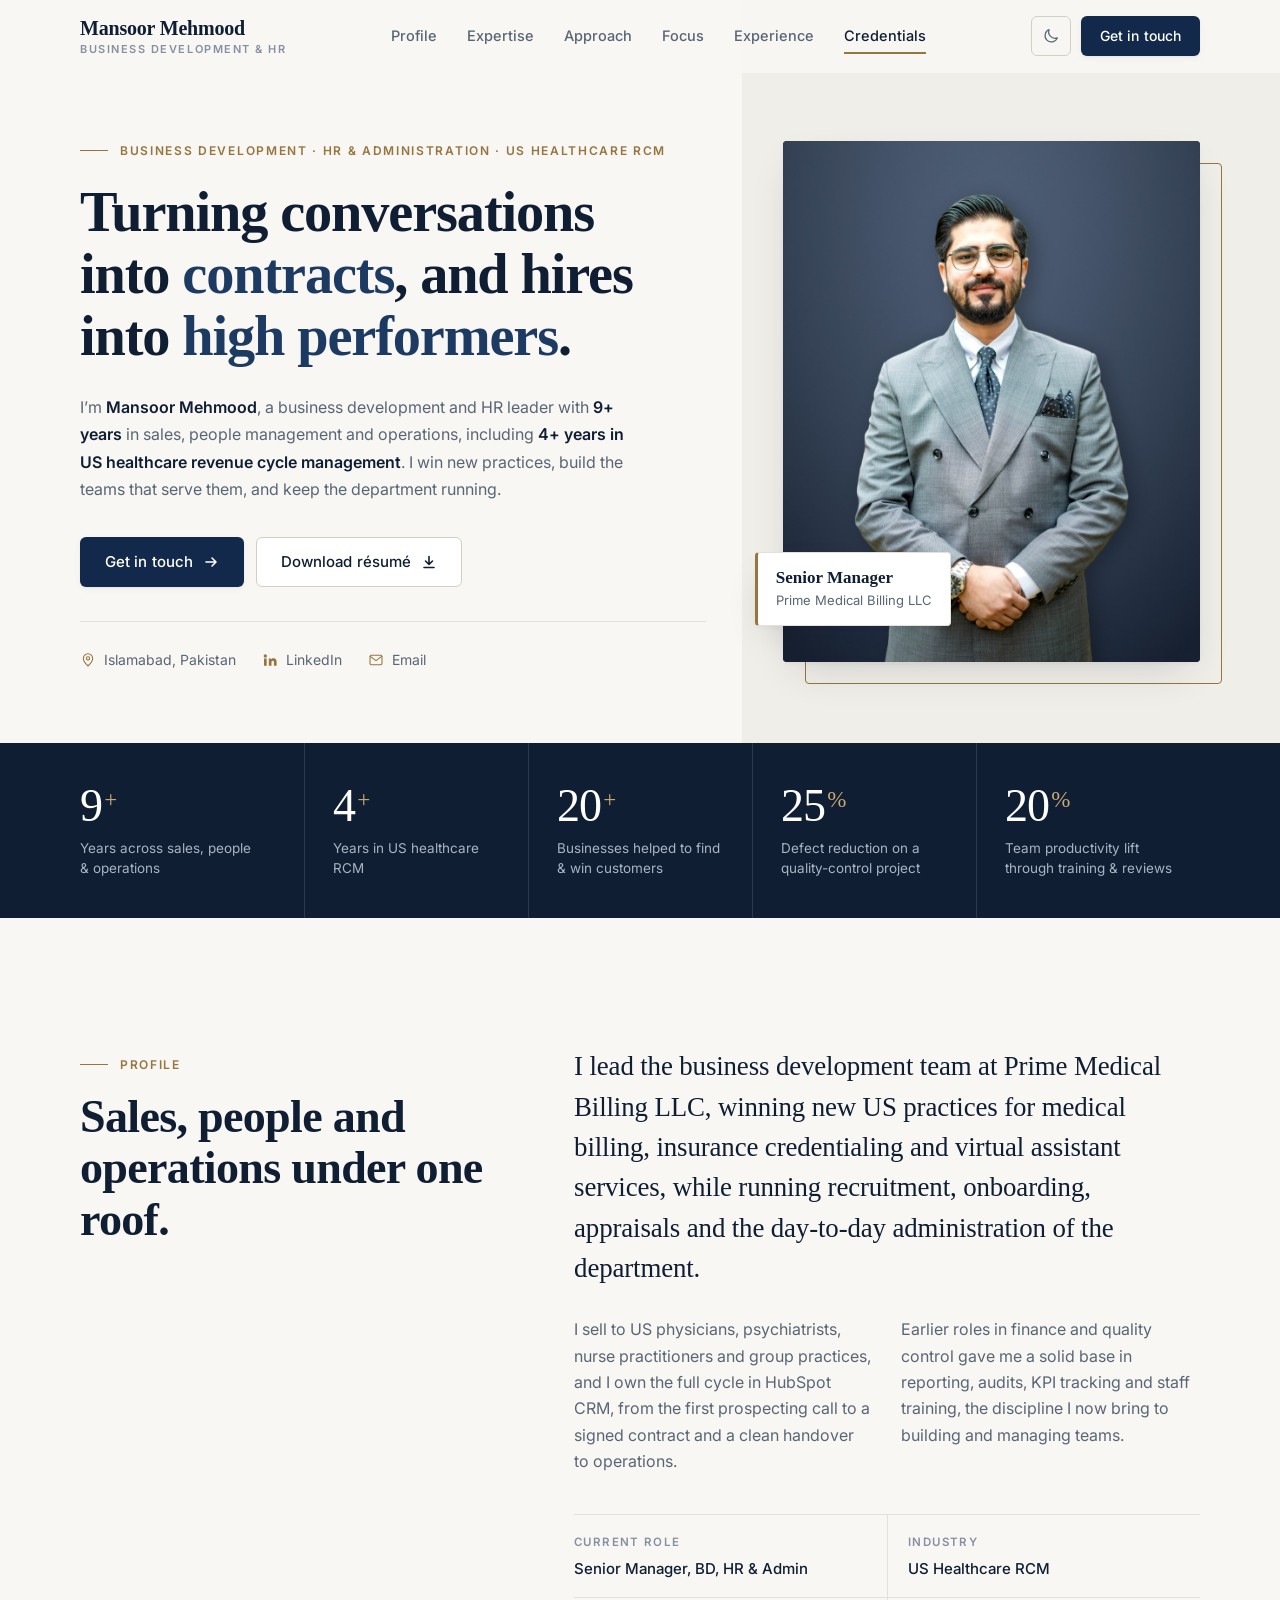
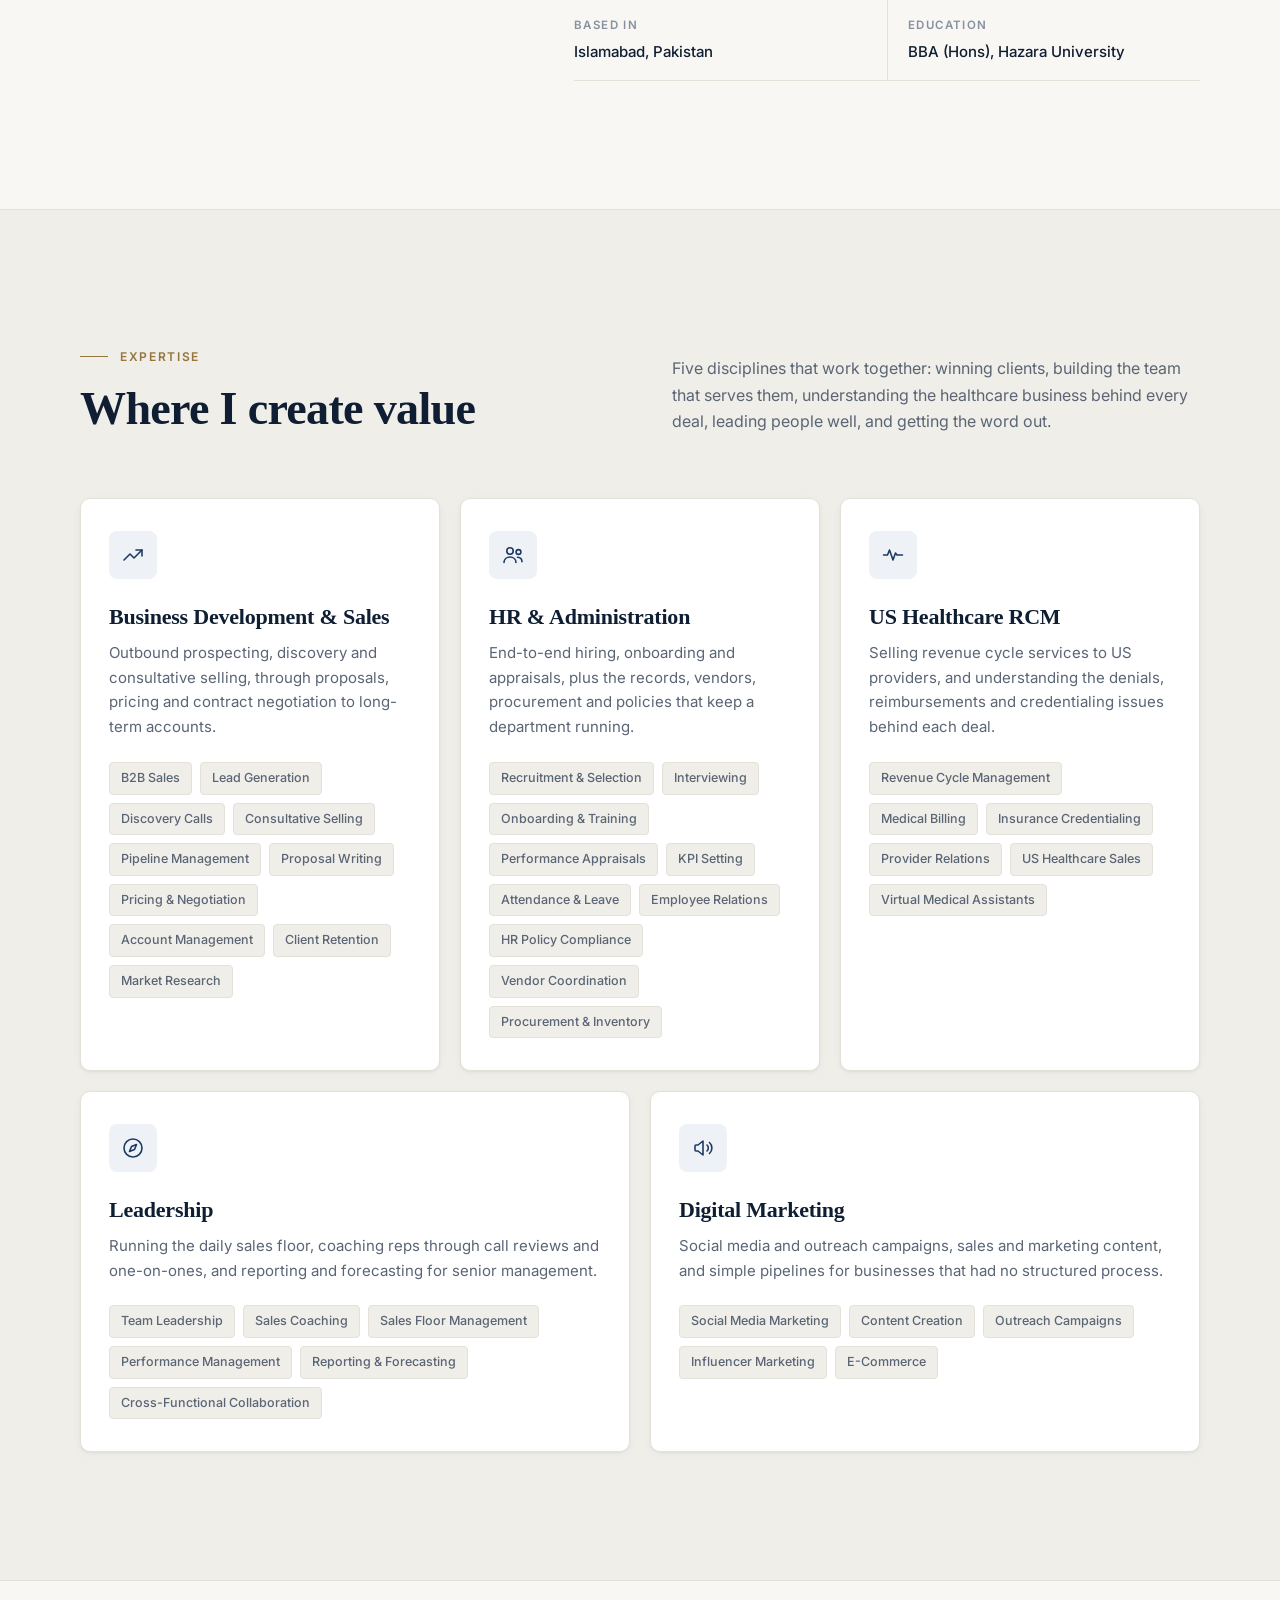
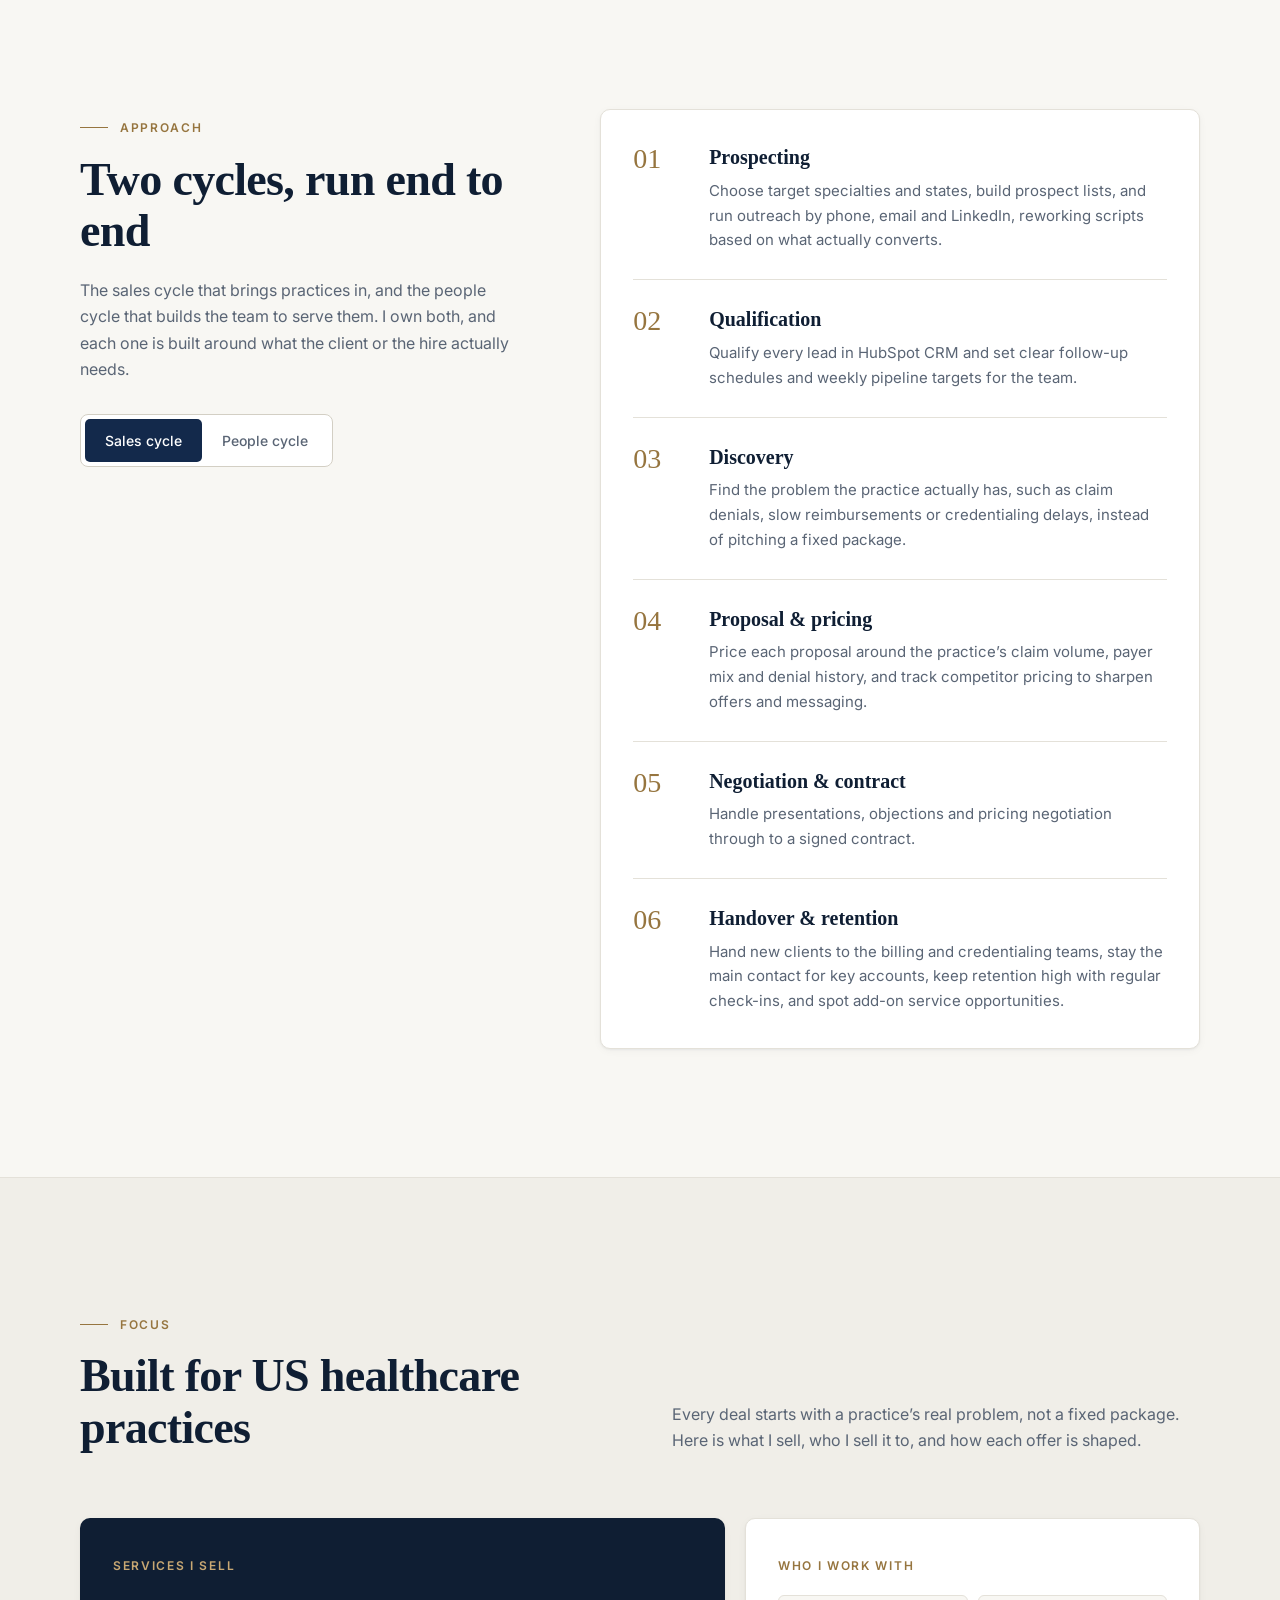
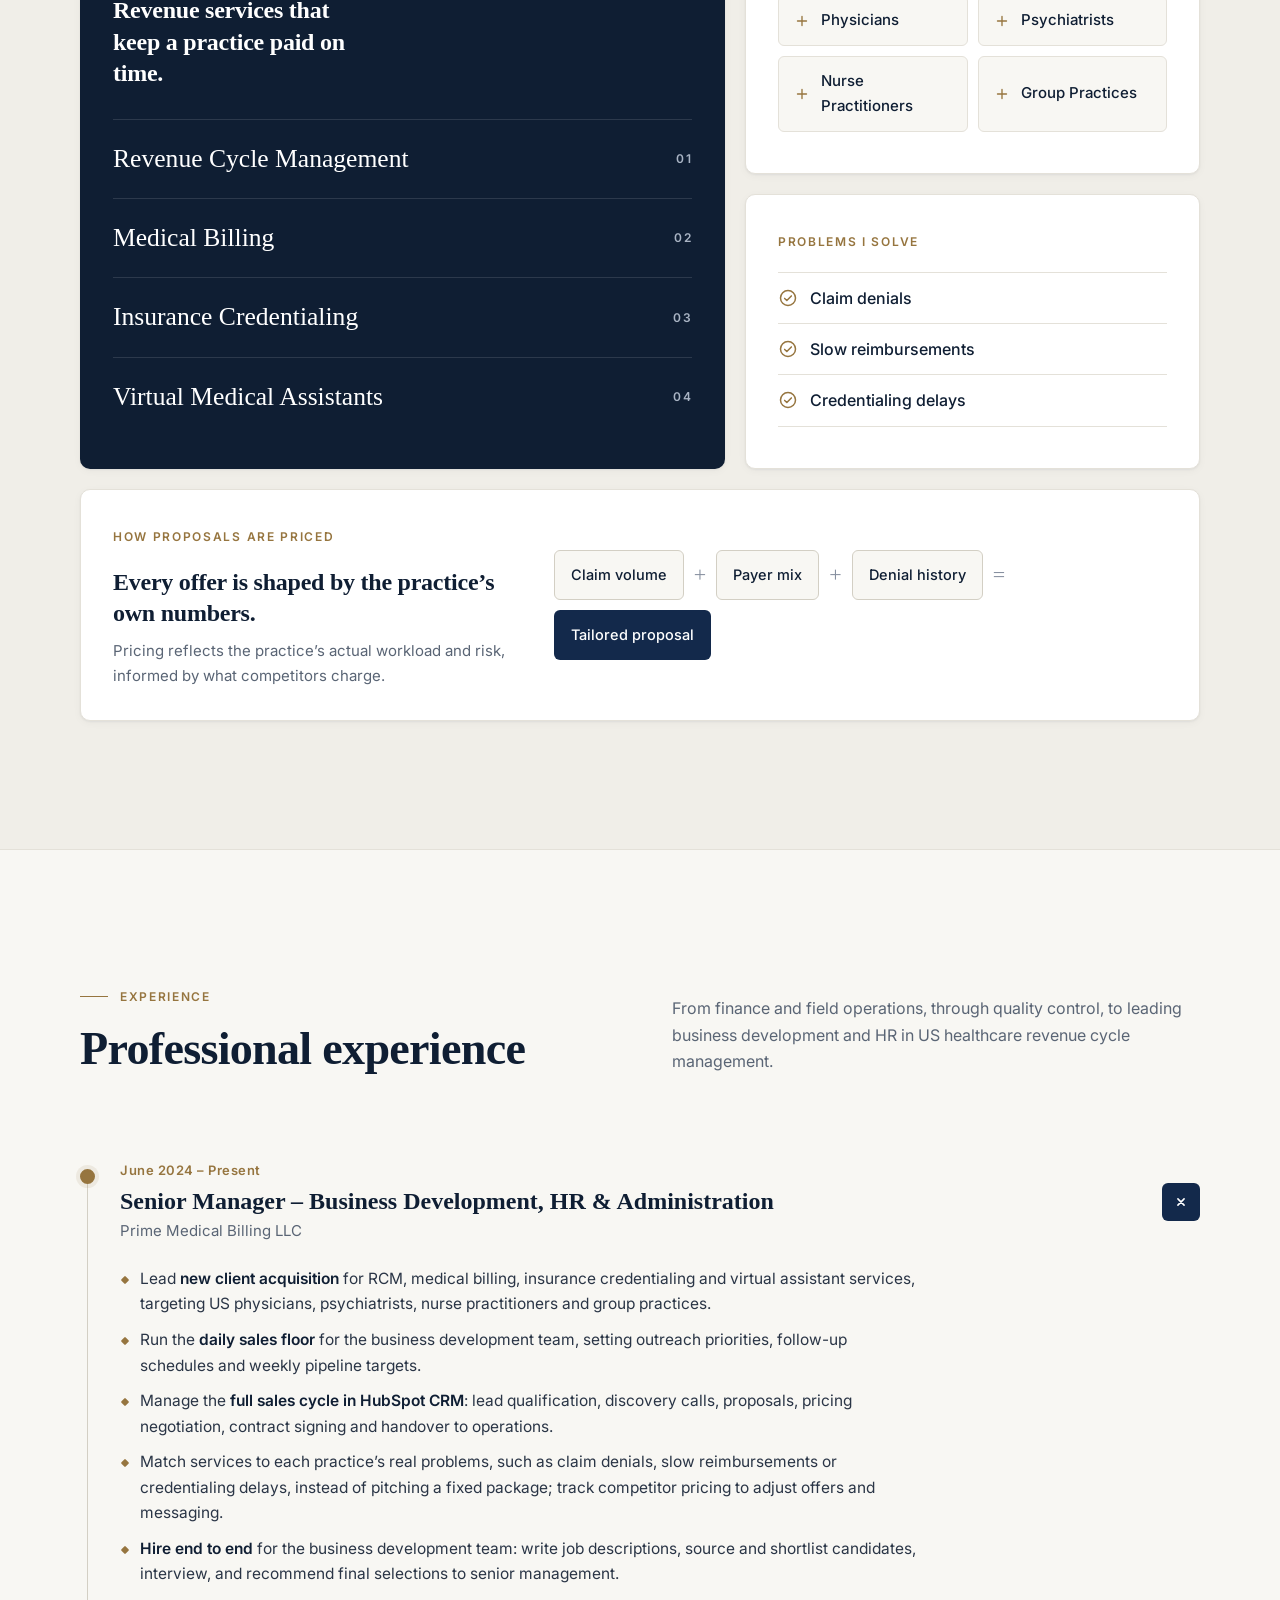
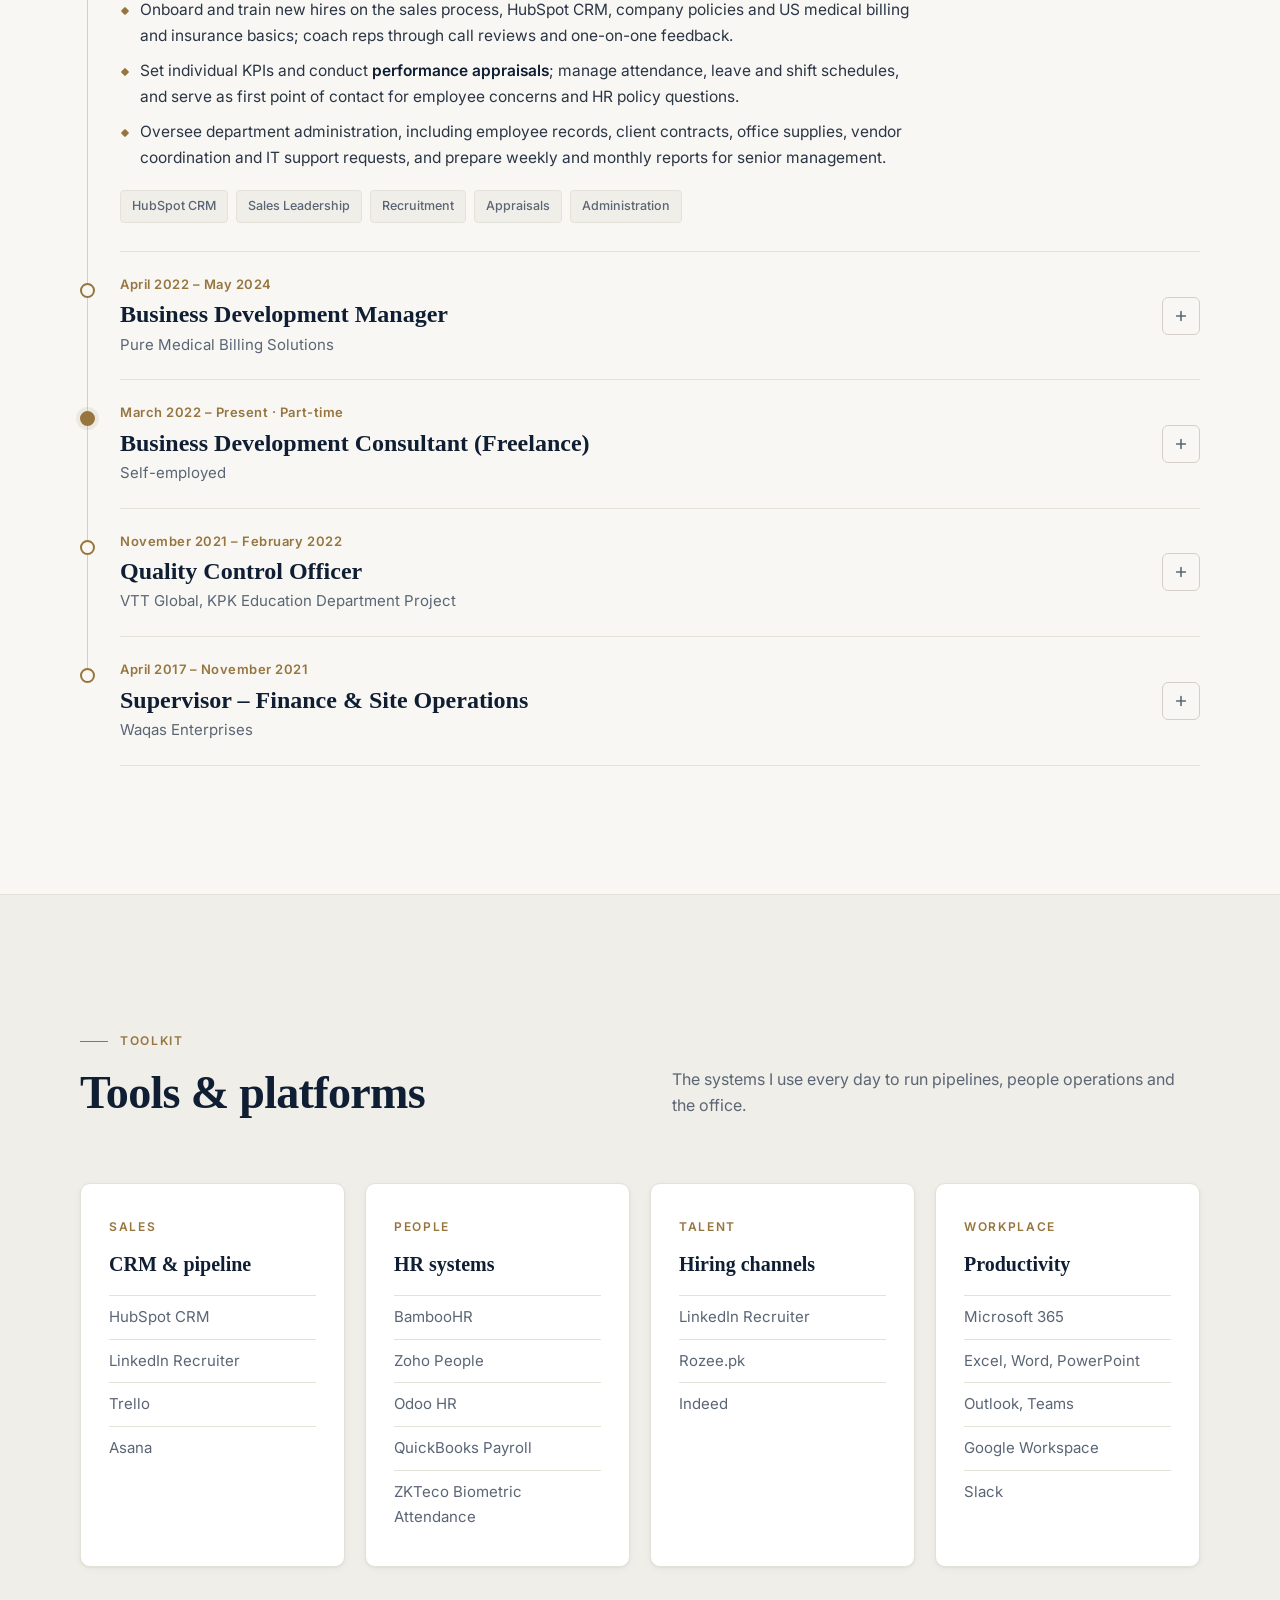
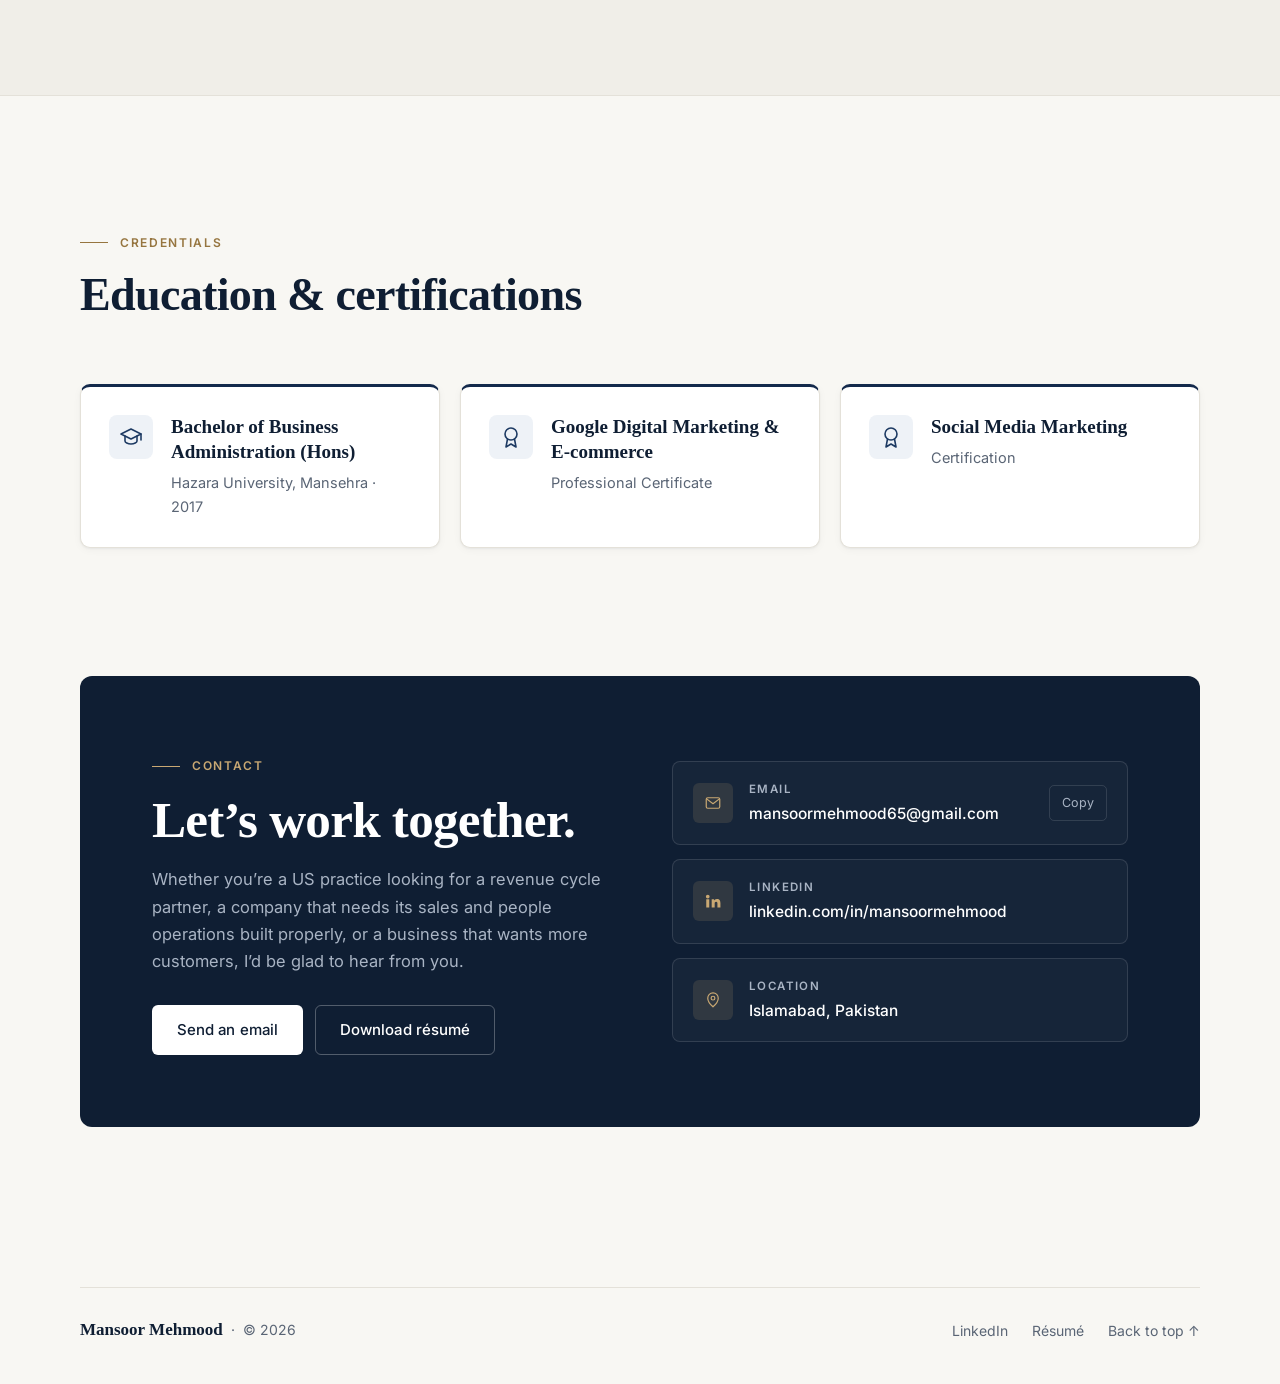
==== commit 5dc68aa9: "Redesign: executive palette, new typography and portrait" ====
--- a/index.html
+++ b/index.html
@@ -1,17 +1,14 @@
 <!doctype html>
-<html lang="en" data-theme="dark">
+<html lang="en" data-theme="light">
 <head>
   <meta charset="utf-8">
   <meta name="viewport" content="width=device-width, initial-scale=1, viewport-fit=cover">
   <title>Mansoor Mehmood — Business Development, HR &amp; Administration | US Healthcare RCM</title>
   <meta name="description" content="Mansoor Mehmood — Senior Manager, Business Development, HR & Administration with 9+ years in sales, people management and operations, including 4+ years in US healthcare revenue cycle management (RCM).">
   <meta name="author" content="Mansoor Mehmood">
-  <meta name="keywords" content="Mansoor Mehmood, Business Development Manager, HR Manager, US Healthcare RCM, Medical Billing Sales, Insurance Credentialing, HubSpot CRM, Islamabad">
   <link rel="canonical" href="https://mansoormehmood00.github.io/">
-  <meta name="theme-color" content="#0a0a0b" media="(prefers-color-scheme: dark)">
-  <meta name="theme-color" content="#f5f2ec" media="(prefers-color-scheme: light)">
-
-  <!-- Open Graph / social -->
+  <meta name="theme-color" content="#f8f7f3">
+
   <meta property="og:type" content="profile">
   <meta property="og:site_name" content="Mansoor Mehmood">
   <meta property="og:title" content="Mansoor Mehmood — Business Development, HR & Administration">
@@ -29,10 +26,9 @@
 
   <link rel="icon" href="favicon.svg" type="image/svg+xml">
   <link rel="apple-touch-icon" href="apple-touch-icon.png">
-
-  <link rel="preload" href="font-instrument-serif.woff2" as="font" type="font/woff2" crossorigin>
-  <link rel="preload" href="font-instrument-serif-italic.woff2" as="font" type="font/woff2" crossorigin>
-  <link rel="preload" href="font-geist.woff2" as="font" type="font/woff2" crossorigin>
+  <link rel="preload" href="font-source-serif.woff2" as="font" type="font/woff2" crossorigin>
+  <link rel="preload" href="font-inter.woff2" as="font" type="font/woff2" crossorigin>
+  <link rel="preload" href="mansoor-mehmood.jpg" as="image">
   <link rel="stylesheet" href="style.css">
 
   <script>
@@ -40,9 +36,8 @@
       var d = document.documentElement;
       d.classList.add('js');
       var t = null;
-      try { t = localStorage.getItem('mm-theme'); } catch (e) {}
-      if (!t) t = window.matchMedia && window.matchMedia('(prefers-color-scheme: light)').matches ? 'light' : 'dark';
-      d.setAttribute('data-theme', t);
+      try { t = localStorage.getItem('mm-theme-v2'); } catch (e) {}
+      d.setAttribute('data-theme', t === 'dark' ? 'dark' : 'light');
     })();
   </script>
 
@@ -52,6 +47,7 @@
     "@type": "Person",
     "name": "Mansoor Mehmood",
     "url": "https://mansoormehmood00.github.io/",
+    "image": "https://mansoormehmood00.github.io/mansoor-mehmood.jpg",
     "jobTitle": "Senior Manager – Business Development, HR & Administration",
     "worksFor": { "@type": "Organization", "name": "Prime Medical Billing LLC" },
     "address": { "@type": "PostalAddress", "addressLocality": "Islamabad", "addressCountry": "PK" },
@@ -63,32 +59,30 @@
 </head>
 <body>
   <a class="skip-link" href="#main">Skip to content</a>
-  <div class="grain" aria-hidden="true"></div>
-  <div class="progress" aria-hidden="true"></div>
 
   <!-- ============ NAV ============ -->
   <header class="nav" id="top">
     <div class="container nav-inner">
       <a href="#top" class="brand" aria-label="Mansoor Mehmood — home">
-        <span class="brand-mark">MM</span>
         <span class="brand-name">Mansoor Mehmood</span>
+        <span class="brand-role">Business Development &amp; HR</span>
       </a>
 
       <nav class="nav-links" aria-label="Primary">
         <a href="#about">Profile</a>
         <a href="#expertise">Expertise</a>
-        <a href="#method">Method</a>
+        <a href="#method">Approach</a>
         <a href="#focus">Focus</a>
         <a href="#experience">Experience</a>
         <a href="#credentials">Credentials</a>
       </nav>
 
       <div class="nav-actions">
-        <button class="icon-btn theme-toggle" type="button" aria-label="Switch colour theme">
+        <button class="icon-btn theme-toggle" type="button" aria-label="Switch to dark theme">
           <svg class="moon" viewBox="0 0 24 24" fill="none" stroke="currentColor" stroke-width="1.6" stroke-linecap="round" stroke-linejoin="round"><path d="M20.5 14.5A8.5 8.5 0 0 1 9.5 3.5a8.5 8.5 0 1 0 11 11Z"/></svg>
           <svg class="sun" viewBox="0 0 24 24" fill="none" stroke="currentColor" stroke-width="1.6" stroke-linecap="round"><circle cx="12" cy="12" r="4.2"/><path d="M12 2.5v2M12 19.5v2M4.6 4.6l1.4 1.4M18 18l1.4 1.4M2.5 12h2M19.5 12h2M4.6 19.4 6 18M18 6l1.4-1.4"/></svg>
         </button>
-        <a href="#contact" class="btn btn-primary btn-sm nav-cta magnetic">Let’s talk</a>
+        <a href="#contact" class="btn btn-primary btn-sm nav-cta">Get in touch</a>
         <button class="icon-btn menu-btn" type="button" aria-label="Open menu" aria-expanded="false" aria-controls="mobile-menu">
           <span></span><span></span>
         </button>
@@ -98,17 +92,17 @@
 
   <div class="mobile-menu" id="mobile-menu" aria-hidden="true">
     <nav aria-label="Mobile">
-      <a href="#about"><span>01</span>Profile</a>
-      <a href="#expertise"><span>02</span>Expertise</a>
-      <a href="#method"><span>03</span>Method</a>
-      <a href="#focus"><span>04</span>Focus</a>
-      <a href="#experience"><span>05</span>Experience</a>
-      <a href="#credentials"><span>06</span>Credentials</a>
-      <a href="#contact"><span>07</span>Contact</a>
+      <a href="#about">Profile</a>
+      <a href="#expertise">Expertise</a>
+      <a href="#method">Approach</a>
+      <a href="#focus">Focus</a>
+      <a href="#experience">Experience</a>
+      <a href="#credentials">Credentials</a>
+      <a href="#contact">Contact</a>
     </nav>
     <div class="mobile-menu-foot">
-      <span class="label">Islamabad, Pakistan</span>
-      <a href="https://www.linkedin.com/in/mansoormehmood" target="_blank" rel="noopener">LinkedIn ↗</a>
+      <a class="btn btn-primary" href="#contact">Get in touch</a>
+      <span>Islamabad, Pakistan</span>
     </div>
   </div>
 
@@ -116,140 +110,101 @@
 
     <!-- ============ HERO ============ -->
     <section class="hero" aria-labelledby="hero-title">
-      <div class="hero-bg" aria-hidden="true">
-        <div class="orb orb-1"></div>
-        <div class="orb orb-2"></div>
-        <div class="spotlight"></div>
-      </div>
-
       <div class="container hero-grid">
         <div class="hero-copy">
-          <div class="status fade-up">
-            <span class="pulse" aria-hidden="true"></span>
-            <span><span class="hide-sm">Currently </span><b>Senior Manager</b> · Prime Medical Billing LLC</span>
-          </div>
+          <p class="label rule">Business Development · HR &amp; Administration · US Healthcare RCM</p>
 
           <h1 class="hero-title" id="hero-title">
-            <span class="line"><span>Turning conversations</span></span>
-            <span class="line"><span>into <em>contracts,</em> and</span></span>
-            <span class="line"><span>hires into</span></span>
-            <span class="line"><span><em>high performers.</em></span></span>
+            Turning conversations into <span class="hl">contracts</span>, and hires into <span class="hl">high performers</span>.
           </h1>
 
-          <p class="hero-lede fade-up d1">
-            I’m <strong>Mansoor Mehmood</strong> — a business development and HR leader with
+          <p class="hero-lede">
+            I’m <strong>Mansoor Mehmood</strong>, a business development and HR leader with
             <strong>9+ years</strong> in sales, people management and operations, including
             <strong>4+ years in US healthcare revenue cycle management</strong>. I win new practices,
             build the teams that serve them, and keep the department running.
           </p>
 
-          <div class="hero-cta fade-up d2">
-            <a href="#contact" class="btn btn-primary magnetic">
-              Start a conversation
+          <div class="hero-cta">
+            <a href="#contact" class="btn btn-primary">
+              Get in touch
               <svg viewBox="0 0 16 16" fill="none" stroke="currentColor" stroke-width="1.6" stroke-linecap="round" stroke-linejoin="round"><path d="M3 8h10M9 4l4 4-4 4"/></svg>
             </a>
-            <a href="Mansoor-Mehmood-Resume.pdf" class="btn btn-ghost magnetic" download>
+            <a href="Mansoor-Mehmood-Resume.pdf" class="btn btn-outline" download>
               Download résumé
-              <svg viewBox="0 0 16 16" fill="none" stroke="currentColor" stroke-width="1.6" stroke-linecap="round" stroke-linejoin="round" style="transform:rotate(90deg)"><path d="M3 8h10M9 4l4 4-4 4"/></svg>
+              <svg viewBox="0 0 16 16" fill="none" stroke="currentColor" stroke-width="1.6" stroke-linecap="round" stroke-linejoin="round"><path d="M8 2.5v8M4.5 7 8 10.5 11.5 7M3 13.5h10"/></svg>
             </a>
           </div>
-        </div>
-
-        <div class="portrait-wrap fade-up d3">
-          <div class="badge-ring" aria-hidden="true">
-            <svg viewBox="0 0 100 100">
-              <defs><path id="ring" d="M50,50 m-40,0 a40,40 0 1,1 80,0 a40,40 0 1,1 -80,0"/></defs>
-              <text><textPath href="#ring">Business Development • People • Operations • </textPath></text>
-            </svg>
-            <svg class="star" viewBox="0 0 24 24" fill="currentColor"><path d="M12 0c.6 6.4 5.6 11.4 12 12-6.4.6-11.4 5.6-12 12-.6-6.4-5.6-11.4-12-12C6.4 11.4 11.4 6.4 12 0Z"/></svg>
-          </div>
-
-          <!-- To use a photo: replace the .monogram div below with
-               <img src="profile.jpg" alt="Portrait of Mansoor Mehmood"> -->
-          <figure class="portrait" aria-label="Mansoor Mehmood monogram">
-            <div class="portrait-lines" aria-hidden="true"></div>
-            <div class="monogram" aria-hidden="true">M<i>m</i></div>
-            <figcaption class="portrait-caption">
-              <div>
-                <span class="label">Based in</span>
-                <b>Islamabad, Pakistan</b>
-              </div>
-              <div class="right">
-                <span class="label">Local time</span>
-                <b class="local-time">—</b>
-              </div>
-            </figcaption>
+
+          <div class="hero-meta">
+            <span><svg viewBox="0 0 24 24" fill="none" stroke="currentColor" stroke-width="1.6" stroke-linecap="round" stroke-linejoin="round"><path d="M12 21s-7-6.2-7-11.5A7 7 0 0 1 19 9.5C19 14.8 12 21 12 21Z"/><circle cx="12" cy="9.5" r="2.5"/></svg>Islamabad, Pakistan</span>
+            <a href="https://www.linkedin.com/in/mansoormehmood" target="_blank" rel="noopener"><svg viewBox="0 0 24 24" fill="currentColor"><path d="M4.98 3.5a2.5 2.5 0 1 1 0 5 2.5 2.5 0 0 1 0-5ZM3 9.75h4v11H3v-11Zm6.5 0h3.8v1.5h.06c.53-.95 1.83-1.95 3.77-1.95 4.03 0 4.77 2.55 4.77 5.86v5.59h-4v-4.96c0-1.18-.02-2.7-1.7-2.7-1.7 0-1.96 1.28-1.96 2.61v5.05h-4v-11Z"/></svg>LinkedIn</a>
+            <a class="js-mail" href="#contact"><svg viewBox="0 0 24 24" fill="none" stroke="currentColor" stroke-width="1.6" stroke-linecap="round" stroke-linejoin="round"><rect x="3" y="5" width="18" height="14" rx="2"/><path d="m3.5 6.5 8.5 6.5 8.5-6.5"/></svg>Email</a>
+          </div>
+        </div>
+
+        <div class="portrait-wrap">
+          <figure class="portrait">
+            <img src="mansoor-mehmood.jpg" width="960" height="1200" alt="Portrait of Mansoor Mehmood in a grey double-breasted suit">
           </figure>
-
-          <span class="float-chip chip-a"><i></i>US Healthcare RCM</span>
-          <span class="float-chip chip-b"><i></i>HubSpot CRM</span>
-        </div>
-      </div>
-
+          <div class="portrait-card">
+            <b>Senior Manager</b>
+            <span>Prime Medical Billing LLC</span>
+          </div>
+        </div>
+      </div>
+    </section>
+
+    <!-- ============ STATS ============ -->
+    <section class="stats-band" aria-label="Career highlights">
       <div class="container">
         <div class="stats" role="list">
-          <div class="stat" role="listitem" data-reveal>
+          <div class="stat" role="listitem">
             <div class="stat-num"><span data-count="9">9</span><sup>+</sup></div>
             <p>Years across sales, people &amp; operations</p>
           </div>
-          <div class="stat" role="listitem" data-reveal style="--delay:.08s">
+          <div class="stat" role="listitem">
             <div class="stat-num"><span data-count="4">4</span><sup>+</sup></div>
             <p>Years in US healthcare RCM</p>
           </div>
-          <div class="stat" role="listitem" data-reveal style="--delay:.16s">
+          <div class="stat" role="listitem">
             <div class="stat-num"><span data-count="20">20</span><sup>+</sup></div>
             <p>Businesses helped to find &amp; win customers</p>
           </div>
-          <div class="stat" role="listitem" data-reveal style="--delay:.24s">
+          <div class="stat" role="listitem">
             <div class="stat-num"><span data-count="25">25</span><sup>%</sup></div>
             <p>Defect reduction on a quality-control project</p>
           </div>
-          <div class="stat" role="listitem" data-reveal style="--delay:.32s">
+          <div class="stat" role="listitem">
             <div class="stat-num"><span data-count="20">20</span><sup>%</sup></div>
             <p>Team productivity lift through training &amp; reviews</p>
           </div>
         </div>
       </div>
     </section>
-
-    <!-- ============ MARQUEE ============ -->
-    <div class="marquee" aria-hidden="true">
-      <div class="marquee-track">
-        <div class="marquee-group">
-          <span class="marquee-item">Revenue Cycle Management <svg viewBox="0 0 24 24" fill="currentColor"><path d="M12 0c.6 6.4 5.6 11.4 12 12-6.4.6-11.4 5.6-12 12-.6-6.4-5.6-11.4-12-12C6.4 11.4 11.4 6.4 12 0Z"/></svg></span>
-          <span class="marquee-item">Medical Billing <svg viewBox="0 0 24 24" fill="currentColor"><path d="M12 0c.6 6.4 5.6 11.4 12 12-6.4.6-11.4 5.6-12 12-.6-6.4-5.6-11.4-12-12C6.4 11.4 11.4 6.4 12 0Z"/></svg></span>
-          <span class="marquee-item">Insurance Credentialing <svg viewBox="0 0 24 24" fill="currentColor"><path d="M12 0c.6 6.4 5.6 11.4 12 12-6.4.6-11.4 5.6-12 12-.6-6.4-5.6-11.4-12-12C6.4 11.4 11.4 6.4 12 0Z"/></svg></span>
-          <span class="marquee-item">B2B Sales <svg viewBox="0 0 24 24" fill="currentColor"><path d="M12 0c.6 6.4 5.6 11.4 12 12-6.4.6-11.4 5.6-12 12-.6-6.4-5.6-11.4-12-12C6.4 11.4 11.4 6.4 12 0Z"/></svg></span>
-          <span class="marquee-item">Recruitment &amp; Onboarding <svg viewBox="0 0 24 24" fill="currentColor"><path d="M12 0c.6 6.4 5.6 11.4 12 12-6.4.6-11.4 5.6-12 12-.6-6.4-5.6-11.4-12-12C6.4 11.4 11.4 6.4 12 0Z"/></svg></span>
-          <span class="marquee-item">Sales Coaching <svg viewBox="0 0 24 24" fill="currentColor"><path d="M12 0c.6 6.4 5.6 11.4 12 12-6.4.6-11.4 5.6-12 12-.6-6.4-5.6-11.4-12-12C6.4 11.4 11.4 6.4 12 0Z"/></svg></span>
-          <span class="marquee-item">Virtual Medical Assistants <svg viewBox="0 0 24 24" fill="currentColor"><path d="M12 0c.6 6.4 5.6 11.4 12 12-6.4.6-11.4 5.6-12 12-.6-6.4-5.6-11.4-12-12C6.4 11.4 11.4 6.4 12 0Z"/></svg></span>
-          <span class="marquee-item">Performance Management <svg viewBox="0 0 24 24" fill="currentColor"><path d="M12 0c.6 6.4 5.6 11.4 12 12-6.4.6-11.4 5.6-12 12-.6-6.4-5.6-11.4-12-12C6.4 11.4 11.4 6.4 12 0Z"/></svg></span>
-        </div>
-      </div>
-    </div>
 
     <!-- ============ ABOUT ============ -->
     <section class="section" id="about" aria-labelledby="about-title">
       <div class="container about-grid">
-        <div class="about-side" data-reveal>
-          <p class="section-tag label">01 — Profile</p>
-          <h2 class="section-title" id="about-title">Sales, people &amp; <em>operations</em> — under one roof.</h2>
-        </div>
-
-        <div class="about-main">
-          <p class="about-statement" data-reveal data-highlight>
-            I lead the business development team at Prime Medical Billing LLC — winning new US practices
+        <div data-reveal>
+          <p class="label rule">Profile</p>
+          <h2 class="section-title" id="about-title">Sales, people and operations under one roof.</h2>
+        </div>
+
+        <div>
+          <p class="about-statement" data-reveal>
+            I lead the business development team at Prime Medical Billing LLC, winning new US practices
             for medical billing, insurance credentialing and virtual assistant services, while running
             recruitment, onboarding, appraisals and the day-to-day administration of the department.
           </p>
 
           <div class="about-body" data-reveal>
-            <p>I sell to US physicians, psychiatrists, nurse practitioners and group practices, and I own the full cycle in HubSpot CRM — from the first prospecting call to a signed contract and a clean handover to operations.</p>
-            <p>Earlier roles in finance and quality control gave me a solid base in reporting, audits, KPI tracking and staff training — the discipline I now bring to building and managing teams.</p>
+            <p>I sell to US physicians, psychiatrists, nurse practitioners and group practices, and I own the full cycle in HubSpot CRM, from the first prospecting call to a signed contract and a clean handover to operations.</p>
+            <p>Earlier roles in finance and quality control gave me a solid base in reporting, audits, KPI tracking and staff training, the discipline I now bring to building and managing teams.</p>
           </div>
 
           <dl class="facts" data-reveal>
-            <div class="fact"><dt>Current role</dt><dd>Senior Manager — BD, HR &amp; Admin</dd></div>
+            <div class="fact"><dt>Current role</dt><dd>Senior Manager, BD, HR &amp; Admin</dd></div>
             <div class="fact"><dt>Industry</dt><dd>US Healthcare RCM</dd></div>
             <div class="fact"><dt>Based in</dt><dd>Islamabad, Pakistan</dd></div>
             <div class="fact"><dt>Education</dt><dd>BBA (Hons), Hazara University</dd></div>
@@ -259,50 +214,46 @@
     </section>
 
     <!-- ============ EXPERTISE ============ -->
-    <section class="section" id="expertise" aria-labelledby="expertise-title" style="padding-top:0">
+    <section class="section alt" id="expertise" aria-labelledby="expertise-title">
       <div class="container">
         <div class="section-head">
           <div data-reveal>
-            <p class="section-tag label">02 — Expertise</p>
-            <h2 class="section-title" id="expertise-title">Where I create <em>value.</em></h2>
+            <p class="label rule">Expertise</p>
+            <h2 class="section-title" id="expertise-title">Where I create value</h2>
           </div>
           <p class="section-intro" data-reveal>Five disciplines that work together: winning clients, building the team that serves them, understanding the healthcare business behind every deal, leading people well, and getting the word out.</p>
         </div>
 
-        <div class="bento">
+        <div class="grid-cards">
           <article class="card" data-reveal>
-            <span class="card-index">01</span>
-            <div class="card-icon"><svg viewBox="0 0 24 24" fill="none" stroke="currentColor" stroke-width="1.5" stroke-linecap="round" stroke-linejoin="round"><path d="M3 17l6-6 4 4 8-8"/><path d="M15 7h6v6"/></svg></div>
+            <div class="card-icon"><svg viewBox="0 0 24 24" fill="none" stroke="currentColor" stroke-width="1.6" stroke-linecap="round" stroke-linejoin="round"><path d="M3 17l6-6 4 4 8-8"/><path d="M15 7h6v6"/></svg></div>
             <h3>Business Development &amp; Sales</h3>
-            <p>Outbound prospecting, discovery and consultative selling — through proposals, pricing and contract negotiation to long-term accounts.</p>
+            <p>Outbound prospecting, discovery and consultative selling, through proposals, pricing and contract negotiation to long-term accounts.</p>
             <div class="chips">
               <span class="chip">B2B Sales</span><span class="chip">Lead Generation</span><span class="chip">Discovery Calls</span><span class="chip">Consultative Selling</span><span class="chip">Pipeline Management</span><span class="chip">Proposal Writing</span><span class="chip">Pricing &amp; Negotiation</span><span class="chip">Account Management</span><span class="chip">Client Retention</span><span class="chip">Market Research</span>
             </div>
           </article>
 
-          <article class="card" data-reveal style="--delay:.08s">
-            <span class="card-index">02</span>
-            <div class="card-icon"><svg viewBox="0 0 24 24" fill="none" stroke="currentColor" stroke-width="1.5" stroke-linecap="round" stroke-linejoin="round"><circle cx="9" cy="8" r="3.2"/><path d="M3 19.5c0-3.3 2.7-5.5 6-5.5s6 2.2 6 5.5"/><circle cx="17.5" cy="9" r="2.4"/><path d="M16.5 14.2c2.6.2 4.5 2 4.5 4.6"/></svg></div>
+          <article class="card" data-reveal style="--delay:.06s">
+            <div class="card-icon"><svg viewBox="0 0 24 24" fill="none" stroke="currentColor" stroke-width="1.6" stroke-linecap="round" stroke-linejoin="round"><circle cx="9" cy="8" r="3.2"/><path d="M3 19.5c0-3.3 2.7-5.5 6-5.5s6 2.2 6 5.5"/><circle cx="17.5" cy="9" r="2.4"/><path d="M16.5 14.2c2.6.2 4.5 2 4.5 4.6"/></svg></div>
             <h3>HR &amp; Administration</h3>
-            <p>End-to-end hiring, onboarding and appraisals — plus the records, vendors, procurement and policies that keep a department running.</p>
+            <p>End-to-end hiring, onboarding and appraisals, plus the records, vendors, procurement and policies that keep a department running.</p>
             <div class="chips">
               <span class="chip">Recruitment &amp; Selection</span><span class="chip">Interviewing</span><span class="chip">Onboarding &amp; Training</span><span class="chip">Performance Appraisals</span><span class="chip">KPI Setting</span><span class="chip">Attendance &amp; Leave</span><span class="chip">Employee Relations</span><span class="chip">HR Policy Compliance</span><span class="chip">Vendor Coordination</span><span class="chip">Procurement &amp; Inventory</span>
             </div>
           </article>
 
-          <article class="card" data-reveal style="--delay:.16s">
-            <span class="card-index">03</span>
-            <div class="card-icon"><svg viewBox="0 0 24 24" fill="none" stroke="currentColor" stroke-width="1.5" stroke-linecap="round" stroke-linejoin="round"><path d="M2.5 12h4l2-5 3.5 10 2.5-7 1.5 2h5.5"/></svg></div>
+          <article class="card" data-reveal style="--delay:.12s">
+            <div class="card-icon"><svg viewBox="0 0 24 24" fill="none" stroke="currentColor" stroke-width="1.6" stroke-linecap="round" stroke-linejoin="round"><path d="M2.5 12h4l2-5 3.5 10 2.5-7 1.5 2h5.5"/></svg></div>
             <h3>US Healthcare RCM</h3>
-            <p>Selling revenue cycle services to US providers — and understanding the denials, reimbursements and credentialing issues behind each deal.</p>
+            <p>Selling revenue cycle services to US providers, and understanding the denials, reimbursements and credentialing issues behind each deal.</p>
             <div class="chips">
               <span class="chip">Revenue Cycle Management</span><span class="chip">Medical Billing</span><span class="chip">Insurance Credentialing</span><span class="chip">Provider Relations</span><span class="chip">US Healthcare Sales</span><span class="chip">Virtual Medical Assistants</span>
             </div>
           </article>
 
           <article class="card wide" data-reveal>
-            <span class="card-index">04</span>
-            <div class="card-icon"><svg viewBox="0 0 24 24" fill="none" stroke="currentColor" stroke-width="1.5" stroke-linecap="round" stroke-linejoin="round"><circle cx="12" cy="12" r="9"/><path d="m15.5 8.5-2 5-5 2 2-5 5-2Z"/></svg></div>
+            <div class="card-icon"><svg viewBox="0 0 24 24" fill="none" stroke="currentColor" stroke-width="1.6" stroke-linecap="round" stroke-linejoin="round"><circle cx="12" cy="12" r="9"/><path d="m15.5 8.5-2 5-5 2 2-5 5-2Z"/></svg></div>
             <h3>Leadership</h3>
             <p>Running the daily sales floor, coaching reps through call reviews and one-on-ones, and reporting and forecasting for senior management.</p>
             <div class="chips">
@@ -310,9 +261,8 @@
             </div>
           </article>
 
-          <article class="card wide" data-reveal style="--delay:.08s">
-            <span class="card-index">05</span>
-            <div class="card-icon"><svg viewBox="0 0 24 24" fill="none" stroke="currentColor" stroke-width="1.5" stroke-linecap="round" stroke-linejoin="round"><path d="M4 10v4a1 1 0 0 0 1 1h2l5 4V5L7 9H5a1 1 0 0 0-1 1Z"/><path d="M16 9a4 4 0 0 1 0 6M18.5 6.5a7.5 7.5 0 0 1 0 11"/></svg></div>
+          <article class="card wide" data-reveal style="--delay:.06s">
+            <div class="card-icon"><svg viewBox="0 0 24 24" fill="none" stroke="currentColor" stroke-width="1.6" stroke-linecap="round" stroke-linejoin="round"><path d="M4 10v4a1 1 0 0 0 1 1h2l5 4V5L7 9H5a1 1 0 0 0-1 1Z"/><path d="M16 9a4 4 0 0 1 0 6M18.5 6.5a7.5 7.5 0 0 1 0 11"/></svg></div>
             <h3>Digital Marketing</h3>
             <p>Social media and outreach campaigns, sales and marketing content, and simple pipelines for businesses that had no structured process.</p>
             <div class="chips">
@@ -323,118 +273,56 @@
       </div>
     </section>
 
-    <!-- ============ METHOD ============ -->
-    <section class="section method" id="method" aria-labelledby="method-title">
+    <!-- ============ APPROACH ============ -->
+    <section class="section" id="method" aria-labelledby="method-title">
       <div class="container method-grid">
         <div class="method-side" data-reveal>
-          <p class="section-tag label">03 — Method</p>
-          <h2 class="section-title" id="method-title">Two cycles, <em>run end to end.</em></h2>
-          <p class="section-intro">The sales cycle that brings practices in, and the people cycle that builds the team to serve them. I own both — and each one is built around what the client or the hire actually needs.</p>
+          <p class="label rule">Approach</p>
+          <h2 class="section-title" id="method-title">Two cycles, run end to end</h2>
+          <p class="section-intro">The sales cycle that brings practices in, and the people cycle that builds the team to serve them. I own both, and each one is built around what the client or the hire actually needs.</p>
 
           <div class="tabs" role="tablist" aria-label="Process">
-            <span class="tab-pill" aria-hidden="true"></span>
             <button class="tab" role="tab" id="tab-sales" aria-selected="true" aria-controls="panel-sales">Sales cycle</button>
             <button class="tab" role="tab" id="tab-people" aria-selected="false" aria-controls="panel-people" tabindex="-1">People cycle</button>
           </div>
         </div>
 
-        <div>
+        <div data-reveal>
           <ol class="steps" id="panel-sales" role="tabpanel" aria-labelledby="tab-sales">
-            <li class="step" data-reveal>
-              <span class="step-num">01</span>
-              <h3>Prospecting</h3>
-              <p>Choose target specialties and states, build prospect lists, and run outreach by phone, email and LinkedIn — reworking scripts based on what actually converts.</p>
-              <div class="tags"><span>Lists</span><span>Outreach</span><span>Scripts</span></div>
-            </li>
-            <li class="step" data-reveal>
-              <span class="step-num">02</span>
-              <h3>Qualification</h3>
-              <p>Qualify every lead in HubSpot CRM and set clear follow-up schedules and weekly pipeline targets for the team.</p>
-              <div class="tags"><span>HubSpot CRM</span><span>Follow-ups</span></div>
-            </li>
-            <li class="step" data-reveal>
-              <span class="step-num">03</span>
-              <h3>Discovery</h3>
-              <p>Find the problem the practice actually has — claim denials, slow reimbursements or credentialing delays — instead of pitching a fixed package.</p>
-              <div class="tags"><span>Discovery calls</span><span>Needs analysis</span></div>
-            </li>
-            <li class="step" data-reveal>
-              <span class="step-num">04</span>
-              <h3>Proposal &amp; pricing</h3>
-              <p>Price each proposal around the practice’s claim volume, payer mix and denial history, and track competitor pricing to sharpen offers and messaging.</p>
-              <div class="tags"><span>Proposals</span><span>Pricing</span></div>
-            </li>
-            <li class="step" data-reveal>
-              <span class="step-num">05</span>
-              <h3>Negotiation &amp; contract</h3>
-              <p>Handle presentations, objections and pricing negotiation through to a signed contract.</p>
-              <div class="tags"><span>Negotiation</span><span>Closing</span></div>
-            </li>
-            <li class="step" data-reveal>
-              <span class="step-num">06</span>
-              <h3>Handover &amp; retention</h3>
-              <p>Hand new clients to the billing and credentialing teams, stay the main contact for key accounts, keep retention high with regular check-ins, and spot add-on service opportunities.</p>
-              <div class="tags"><span>Onboarding</span><span>Account growth</span></div>
-            </li>
+            <li class="step"><span class="step-num">01</span><h3>Prospecting</h3><p>Choose target specialties and states, build prospect lists, and run outreach by phone, email and LinkedIn, reworking scripts based on what actually converts.</p></li>
+            <li class="step"><span class="step-num">02</span><h3>Qualification</h3><p>Qualify every lead in HubSpot CRM and set clear follow-up schedules and weekly pipeline targets for the team.</p></li>
+            <li class="step"><span class="step-num">03</span><h3>Discovery</h3><p>Find the problem the practice actually has, such as claim denials, slow reimbursements or credentialing delays, instead of pitching a fixed package.</p></li>
+            <li class="step"><span class="step-num">04</span><h3>Proposal &amp; pricing</h3><p>Price each proposal around the practice’s claim volume, payer mix and denial history, and track competitor pricing to sharpen offers and messaging.</p></li>
+            <li class="step"><span class="step-num">05</span><h3>Negotiation &amp; contract</h3><p>Handle presentations, objections and pricing negotiation through to a signed contract.</p></li>
+            <li class="step"><span class="step-num">06</span><h3>Handover &amp; retention</h3><p>Hand new clients to the billing and credentialing teams, stay the main contact for key accounts, keep retention high with regular check-ins, and spot add-on service opportunities.</p></li>
           </ol>
 
           <ol class="steps" id="panel-people" role="tabpanel" aria-labelledby="tab-people" hidden>
-            <li class="step">
-              <span class="step-num">01</span>
-              <h3>Define the role</h3>
-              <p>Write clear job descriptions for the business development team, built around what the role really has to deliver.</p>
-              <div class="tags"><span>Job descriptions</span></div>
-            </li>
-            <li class="step">
-              <span class="step-num">02</span>
-              <h3>Source &amp; shortlist</h3>
-              <p>Source candidates through channels such as LinkedIn Recruiter, Rozee.pk and Indeed, and shortlist the strongest fits.</p>
-              <div class="tags"><span>Sourcing</span><span>Screening</span></div>
-            </li>
-            <li class="step">
-              <span class="step-num">03</span>
-              <h3>Interview &amp; select</h3>
-              <p>Interview candidates and recommend final selections to senior management.</p>
-              <div class="tags"><span>Interviews</span><span>Selection</span></div>
-            </li>
-            <li class="step">
-              <span class="step-num">04</span>
-              <h3>Onboard &amp; train</h3>
-              <p>Train new hires on the sales process, HubSpot CRM, company policies, and the basics of US medical billing and insurance.</p>
-              <div class="tags"><span>Onboarding</span><span>Training</span></div>
-            </li>
-            <li class="step">
-              <span class="step-num">05</span>
-              <h3>Coach &amp; measure</h3>
-              <p>Set individual KPIs and coach reps through call reviews and one-on-one feedback, with daily activity targets and weekly pipeline reviews.</p>
-              <div class="tags"><span>KPIs</span><span>Coaching</span></div>
-            </li>
-            <li class="step">
-              <span class="step-num">06</span>
-              <h3>Appraise &amp; support</h3>
-              <p>Run performance appraisals, manage attendance, leave and shift schedules, and act as the first point of contact for employee concerns and HR policy questions.</p>
-              <div class="tags"><span>Appraisals</span><span>Employee relations</span></div>
-            </li>
+            <li class="step"><span class="step-num">01</span><h3>Define the role</h3><p>Write clear job descriptions for the business development team, built around what the role really has to deliver.</p></li>
+            <li class="step"><span class="step-num">02</span><h3>Source &amp; shortlist</h3><p>Source candidates through channels such as LinkedIn Recruiter, Rozee.pk and Indeed, and shortlist the strongest fits.</p></li>
+            <li class="step"><span class="step-num">03</span><h3>Interview &amp; select</h3><p>Interview candidates and recommend final selections to senior management.</p></li>
+            <li class="step"><span class="step-num">04</span><h3>Onboard &amp; train</h3><p>Train new hires on the sales process, HubSpot CRM, company policies, and the basics of US medical billing and insurance.</p></li>
+            <li class="step"><span class="step-num">05</span><h3>Coach &amp; measure</h3><p>Set individual KPIs and coach reps through call reviews and one-on-one feedback, with daily activity targets and weekly pipeline reviews.</p></li>
+            <li class="step"><span class="step-num">06</span><h3>Appraise &amp; support</h3><p>Run performance appraisals, manage attendance, leave and shift schedules, and act as the first point of contact for employee concerns and HR policy questions.</p></li>
           </ol>
         </div>
       </div>
     </section>
 
     <!-- ============ FOCUS ============ -->
-    <section class="section" id="focus" aria-labelledby="focus-title">
+    <section class="section alt" id="focus" aria-labelledby="focus-title">
       <div class="container">
         <div class="section-head">
           <div data-reveal>
-            <p class="section-tag label">04 — Focus</p>
-            <h2 class="section-title" id="focus-title">Built for US <em>healthcare</em> practices.</h2>
-          </div>
-          <p class="section-intro" data-reveal>Every deal starts with a practice’s real problem — not a fixed package. Here’s what I sell, who I sell it to, and how each offer is shaped.</p>
+            <p class="label rule">Focus</p>
+            <h2 class="section-title" id="focus-title">Built for US healthcare practices</h2>
+          </div>
+          <p class="section-intro" data-reveal>Every deal starts with a practice’s real problem, not a fixed package. Here is what I sell, who I sell it to, and how each offer is shaped.</p>
         </div>
 
         <div class="focus">
-          <div class="tile tile-services" data-reveal>
-            <div class="glow" aria-hidden="true"></div>
-            <span class="label">Services I sell</span>
+          <div class="panel panel-services" data-reveal>
+            <p class="label">Services I sell</p>
             <h3>Revenue services that keep a practice paid on time.</h3>
             <ul class="service-list">
               <li>Revenue Cycle Management <span>01</span></li>
@@ -444,28 +332,28 @@
             </ul>
           </div>
 
-          <div class="tile tile-clients" data-reveal style="--delay:.08s">
-            <span class="label">Who I work with</span>
+          <div class="panel panel-clients" data-reveal style="--delay:.06s">
+            <p class="label">Who I work with</p>
             <ul class="client-list">
-              <li><svg viewBox="0 0 24 24" fill="none" stroke="currentColor" stroke-width="1.6" stroke-linecap="round" stroke-linejoin="round"><path d="M12 5v14M5 12h14"/></svg>Physicians</li>
-              <li><svg viewBox="0 0 24 24" fill="none" stroke="currentColor" stroke-width="1.6" stroke-linecap="round" stroke-linejoin="round"><path d="M12 5v14M5 12h14"/></svg>Psychiatrists</li>
-              <li><svg viewBox="0 0 24 24" fill="none" stroke="currentColor" stroke-width="1.6" stroke-linecap="round" stroke-linejoin="round"><path d="M12 5v14M5 12h14"/></svg>Nurse Practitioners</li>
-              <li><svg viewBox="0 0 24 24" fill="none" stroke="currentColor" stroke-width="1.6" stroke-linecap="round" stroke-linejoin="round"><path d="M12 5v14M5 12h14"/></svg>Group Practices</li>
+              <li><svg viewBox="0 0 24 24" fill="none" stroke="currentColor" stroke-width="1.8" stroke-linecap="round"><path d="M12 6v12M6 12h12"/></svg>Physicians</li>
+              <li><svg viewBox="0 0 24 24" fill="none" stroke="currentColor" stroke-width="1.8" stroke-linecap="round"><path d="M12 6v12M6 12h12"/></svg>Psychiatrists</li>
+              <li><svg viewBox="0 0 24 24" fill="none" stroke="currentColor" stroke-width="1.8" stroke-linecap="round"><path d="M12 6v12M6 12h12"/></svg>Nurse Practitioners</li>
+              <li><svg viewBox="0 0 24 24" fill="none" stroke="currentColor" stroke-width="1.8" stroke-linecap="round"><path d="M12 6v12M6 12h12"/></svg>Group Practices</li>
             </ul>
           </div>
 
-          <div class="tile tile-problems" data-reveal style="--delay:.16s">
-            <span class="label">Problems I solve</span>
-            <ul class="problem-list">
-              <li><span class="strike">Claim denials</span><span class="ok">Addressed</span></li>
-              <li><span class="strike">Slow reimbursements</span><span class="ok">Addressed</span></li>
-              <li><span class="strike">Credentialing delays</span><span class="ok">Addressed</span></li>
+          <div class="panel panel-problems" data-reveal style="--delay:.12s">
+            <p class="label">Problems I solve</p>
+            <ul class="check-list">
+              <li><svg viewBox="0 0 24 24" fill="none" stroke="currentColor" stroke-width="1.8" stroke-linecap="round" stroke-linejoin="round"><circle cx="12" cy="12" r="9"/><path d="m8 12.5 2.6 2.5L16 9.5"/></svg>Claim denials</li>
+              <li><svg viewBox="0 0 24 24" fill="none" stroke="currentColor" stroke-width="1.8" stroke-linecap="round" stroke-linejoin="round"><circle cx="12" cy="12" r="9"/><path d="m8 12.5 2.6 2.5L16 9.5"/></svg>Slow reimbursements</li>
+              <li><svg viewBox="0 0 24 24" fill="none" stroke="currentColor" stroke-width="1.8" stroke-linecap="round" stroke-linejoin="round"><circle cx="12" cy="12" r="9"/><path d="m8 12.5 2.6 2.5L16 9.5"/></svg>Credentialing delays</li>
             </ul>
           </div>
 
-          <div class="tile tile-pricing" data-reveal>
+          <div class="panel panel-pricing" data-reveal>
             <div>
-              <span class="label">How proposals are priced</span>
+              <p class="label">How proposals are priced</p>
               <h3>Every offer is shaped by the practice’s own numbers.</h3>
               <p>Pricing reflects the practice’s actual workload and risk, informed by what competitors charge.</p>
             </div>
@@ -481,255 +369,242 @@
     </section>
 
     <!-- ============ EXPERIENCE ============ -->
-    <section class="section" id="experience" aria-labelledby="experience-title" style="padding-top:0">
+    <section class="section" id="experience" aria-labelledby="experience-title">
       <div class="container">
         <div class="section-head">
           <div data-reveal>
-            <p class="section-tag label">05 — Experience</p>
-            <h2 class="section-title" id="experience-title">Nine years, <em>five chapters.</em></h2>
+            <p class="label rule">Experience</p>
+            <h2 class="section-title" id="experience-title">Professional experience</h2>
           </div>
           <p class="section-intro" data-reveal>From finance and field operations, through quality control, to leading business development and HR in US healthcare revenue cycle management.</p>
         </div>
 
         <div class="timeline" data-reveal>
-          <!-- Role 1 -->
+          <div class="role current">
+            <div class="role-card">
+              <button class="role-head" aria-expanded="true" aria-controls="role-1">
+                <span>
+                  <span class="role-date">June 2024 – Present</span>
+                  <span class="role-title">Senior Manager – Business Development, HR &amp; Administration</span>
+                  <span class="role-company">Prime Medical Billing LLC</span>
+                </span>
+                <span class="role-toggle" aria-hidden="true"><svg viewBox="0 0 16 16" fill="none" stroke="currentColor" stroke-width="1.8" stroke-linecap="round"><path d="M8 3v10M3 8h10"/></svg></span>
+              </button>
+              <div class="role-body" id="role-1"><div><div class="role-content">
+                <ul class="role-points">
+                  <li>Lead <strong>new client acquisition</strong> for RCM, medical billing, insurance credentialing and virtual assistant services, targeting US physicians, psychiatrists, nurse practitioners and group practices.</li>
+                  <li>Run the <strong>daily sales floor</strong> for the business development team, setting outreach priorities, follow-up schedules and weekly pipeline targets.</li>
+                  <li>Manage the <strong>full sales cycle in HubSpot CRM</strong>: lead qualification, discovery calls, proposals, pricing negotiation, contract signing and handover to operations.</li>
+                  <li>Match services to each practice’s real problems, such as claim denials, slow reimbursements or credentialing delays, instead of pitching a fixed package; track competitor pricing to adjust offers and messaging.</li>
+                  <li><strong>Hire end to end</strong> for the business development team: write job descriptions, source and shortlist candidates, interview, and recommend final selections to senior management.</li>
+                  <li>Onboard and train new hires on the sales process, HubSpot CRM, company policies and US medical billing and insurance basics; coach reps through call reviews and one-on-one feedback.</li>
+                  <li>Set individual KPIs and conduct <strong>performance appraisals</strong>; manage attendance, leave and shift schedules, and serve as first point of contact for employee concerns and HR policy questions.</li>
+                  <li>Oversee department administration, including employee records, client contracts, office supplies, vendor coordination and IT support requests, and prepare weekly and monthly reports for senior management.</li>
+                </ul>
+                <div class="role-tags"><span class="chip">HubSpot CRM</span><span class="chip">Sales Leadership</span><span class="chip">Recruitment</span><span class="chip">Appraisals</span><span class="chip">Administration</span></div>
+              </div></div></div>
+            </div>
+          </div>
+
           <div class="role">
-            <button class="role-head" aria-expanded="true" aria-controls="role-1">
-              <span class="role-date"><span class="now"><span class="pulse" aria-hidden="true"></span>Jun 2024 — Present</span></span>
-              <span class="role-title">Senior Manager — Business Development, HR &amp; Administration<span class="role-company">Prime Medical Billing LLC</span></span>
-              <span class="role-toggle" aria-hidden="true"><svg viewBox="0 0 16 16" fill="none" stroke="currentColor" stroke-width="1.6" stroke-linecap="round"><path d="M8 3v10M3 8h10"/></svg></span>
-            </button>
-            <div class="role-body" id="role-1"><div>
-              <div class="role-content">
-                <div class="meta"><span>US Healthcare RCM</span><span>Full-time</span></div>
-                <div>
-                  <ul class="role-points">
-                    <li>Lead <strong>new client acquisition</strong> for RCM, medical billing, insurance credentialing and virtual assistant services, targeting US physicians, psychiatrists, nurse practitioners and group practices.</li>
-                    <li>Run the <strong>daily sales floor</strong> for the business development team — setting outreach priorities, follow-up schedules and weekly pipeline targets.</li>
-                    <li>Manage the <strong>full sales cycle in HubSpot CRM</strong>: lead qualification, discovery calls, proposals, pricing negotiation, contract signing and handover to operations.</li>
-                    <li>Match services to each practice’s real problems — claim denials, slow reimbursements, credentialing delays — instead of pitching a fixed package; track competitor pricing to adjust offers and messaging.</li>
-                    <li><strong>Hire end to end</strong> for the business development team: write job descriptions, source and shortlist candidates, interview, and recommend final selections to senior management.</li>
-                    <li>Onboard and train new hires on the sales process, HubSpot CRM, company policies and US medical billing and insurance basics; coach reps through call reviews and one-on-one feedback.</li>
-                    <li>Set individual KPIs and conduct <strong>performance appraisals</strong>; manage attendance, leave and shift schedules, and serve as first point of contact for employee concerns and HR policy questions.</li>
-                    <li>Oversee department administration — employee records, client contracts, office supplies, vendor coordination and IT support requests — and prepare weekly and monthly reports for senior management.</li>
-                  </ul>
-                  <div class="role-tags"><span class="chip">HubSpot CRM</span><span class="chip">Sales Leadership</span><span class="chip">Recruitment</span><span class="chip">Appraisals</span><span class="chip">Administration</span></div>
-                </div>
-              </div>
-            </div></div>
-          </div>
-
-          <!-- Role 2 -->
+            <div class="role-card">
+              <button class="role-head" aria-expanded="false" aria-controls="role-2">
+                <span>
+                  <span class="role-date">April 2022 – May 2024</span>
+                  <span class="role-title">Business Development Manager</span>
+                  <span class="role-company">Pure Medical Billing Solutions</span>
+                </span>
+                <span class="role-toggle" aria-hidden="true"><svg viewBox="0 0 16 16" fill="none" stroke="currentColor" stroke-width="1.8" stroke-linecap="round"><path d="M8 3v10M3 8h10"/></svg></span>
+              </button>
+              <div class="role-body" id="role-2"><div><div class="role-content">
+                <ul class="role-points">
+                  <li><strong>Built the outbound pipeline</strong> for medical billing, credentialing and virtual assistant services, focused on US physicians, psychiatrists, nurse practitioners and independent practices.</li>
+                  <li>Chose target specialties and states, built prospect lists, and ran outreach by phone, email and LinkedIn, reworking scripts based on what converted.</li>
+                  <li>Took deals from <strong>first contact to signed contract</strong>: discovery, presentations, proposals and pricing negotiation.</li>
+                  <li>Supervised and coached business development representatives on prospecting and objection handling, set daily activity targets, and reviewed the pipeline with the team every week.</li>
+                  <li>Priced proposals around each practice’s claim volume, payer mix and denial history.</li>
+                  <li>Worked with billing and credentialing teams to hand over new clients, stayed main contact for key accounts, and identified add-on service opportunities.</li>
+                  <li><strong>Signed and onboarded multiple US healthcare clients</strong> and kept retention high through regular account check-ins.</li>
+                </ul>
+                <div class="role-tags"><span class="chip">Outbound Sales</span><span class="chip">Team Coaching</span><span class="chip">Proposal Pricing</span><span class="chip">Account Management</span></div>
+              </div></div></div>
+            </div>
+          </div>
+
+          <div class="role current">
+            <div class="role-card">
+              <button class="role-head" aria-expanded="false" aria-controls="role-3">
+                <span>
+                  <span class="role-date">March 2022 – Present · Part-time</span>
+                  <span class="role-title">Business Development Consultant (Freelance)</span>
+                  <span class="role-company">Self-employed</span>
+                </span>
+                <span class="role-toggle" aria-hidden="true"><svg viewBox="0 0 16 16" fill="none" stroke="currentColor" stroke-width="1.8" stroke-linecap="round"><path d="M8 3v10M3 8h10"/></svg></span>
+              </button>
+              <div class="role-body" id="role-3"><div><div class="role-content">
+                <ul class="role-points">
+                  <li>Help <strong>20+ businesses</strong> in healthcare, hospitality, e-commerce and other service sectors find and win new customers, alongside full-time employment.</li>
+                  <li>Map each client’s target market, build prospect lists, and plan outreach across email, LinkedIn and social media.</li>
+                  <li>Run social media and outreach campaigns, write sales and marketing content, and handle prospect communication through to conversion.</li>
+                  <li>Set up simple sales pipelines and follow-up routines for clients with no structured process, and advise on how to package and position their services.</li>
+                </ul>
+                <div class="role-tags"><span class="chip">Market Mapping</span><span class="chip">Campaigns</span><span class="chip">Content</span><span class="chip">Sales Process Design</span></div>
+              </div></div></div>
+            </div>
+          </div>
+
           <div class="role">
-            <button class="role-head" aria-expanded="false" aria-controls="role-2">
-              <span class="role-date">Apr 2022 — May 2024</span>
-              <span class="role-title">Business Development Manager<span class="role-company">Pure Medical Billing Solutions</span></span>
-              <span class="role-toggle" aria-hidden="true"><svg viewBox="0 0 16 16" fill="none" stroke="currentColor" stroke-width="1.6" stroke-linecap="round"><path d="M8 3v10M3 8h10"/></svg></span>
-            </button>
-            <div class="role-body" id="role-2"><div>
-              <div class="role-content">
-                <div class="meta"><span>US Healthcare RCM</span><span>Full-time</span></div>
-                <div>
-                  <ul class="role-points">
-                    <li><strong>Built the outbound pipeline</strong> for medical billing, credentialing and virtual assistant services, focused on US physicians, psychiatrists, nurse practitioners and independent practices.</li>
-                    <li>Chose target specialties and states, built prospect lists, and ran outreach by phone, email and LinkedIn — reworking scripts based on what converted.</li>
-                    <li>Took deals from <strong>first contact to signed contract</strong>: discovery, presentations, proposals and pricing negotiation.</li>
-                    <li>Supervised and coached business development representatives on prospecting and objection handling, set daily activity targets, and reviewed the pipeline with the team every week.</li>
-                    <li>Priced proposals around each practice’s claim volume, payer mix and denial history.</li>
-                    <li>Worked with billing and credentialing teams to hand over new clients, stayed main contact for key accounts, and identified add-on service opportunities.</li>
-                    <li><strong>Signed and onboarded multiple US healthcare clients</strong> and kept retention high through regular account check-ins.</li>
-                  </ul>
-                  <div class="role-tags"><span class="chip">Outbound Sales</span><span class="chip">Team Coaching</span><span class="chip">Proposal Pricing</span><span class="chip">Account Management</span></div>
-                </div>
-              </div>
-            </div></div>
-          </div>
-
-          <!-- Role 3 -->
+            <div class="role-card">
+              <button class="role-head" aria-expanded="false" aria-controls="role-4">
+                <span>
+                  <span class="role-date">November 2021 – February 2022</span>
+                  <span class="role-title">Quality Control Officer</span>
+                  <span class="role-company">VTT Global, KPK Education Department Project</span>
+                </span>
+                <span class="role-toggle" aria-hidden="true"><svg viewBox="0 0 16 16" fill="none" stroke="currentColor" stroke-width="1.8" stroke-linecap="round"><path d="M8 3v10M3 8h10"/></svg></span>
+              </button>
+              <div class="role-body" id="role-4"><div><div class="role-content">
+                <ul class="role-points">
+                  <li>Carried out quality audits, operational reviews and corrective action plans for an international education-sector project in Khyber Pakhtunkhwa.</li>
+                  <li>Trained staff on quality standards and worked with team leaders to analyse operational data and fix recurring process issues.</li>
+                  <li>Helped <strong>reduce defects by 25%</strong> and improve customer satisfaction within the project timeline.</li>
+                </ul>
+                <div class="role-tags"><span class="chip">Quality Audits</span><span class="chip">Corrective Action</span><span class="chip">Staff Training</span></div>
+              </div></div></div>
+            </div>
+          </div>
+
           <div class="role">
-            <button class="role-head" aria-expanded="false" aria-controls="role-3">
-              <span class="role-date"><span class="now"><span class="pulse" aria-hidden="true"></span>Mar 2022 — Present</span></span>
-              <span class="role-title">Business Development Consultant<span class="role-company">Self-employed · Freelance, part-time</span></span>
-              <span class="role-toggle" aria-hidden="true"><svg viewBox="0 0 16 16" fill="none" stroke="currentColor" stroke-width="1.6" stroke-linecap="round"><path d="M8 3v10M3 8h10"/></svg></span>
-            </button>
-            <div class="role-body" id="role-3"><div>
-              <div class="role-content">
-                <div class="meta"><span>Healthcare · Hospitality · E-commerce</span><span>Part-time</span></div>
-                <div>
-                  <ul class="role-points">
-                    <li>Help <strong>20+ businesses</strong> in healthcare, hospitality, e-commerce and other service sectors find and win new customers, alongside full-time employment.</li>
-                    <li>Map each client’s target market, build prospect lists, and plan outreach across email, LinkedIn and social media.</li>
-                    <li>Run social media and outreach campaigns, write sales and marketing content, and handle prospect communication through to conversion.</li>
-                    <li>Set up simple sales pipelines and follow-up routines for clients with no structured process, and advise on how to package and position their services.</li>
-                  </ul>
-                  <div class="role-tags"><span class="chip">Market Mapping</span><span class="chip">Campaigns</span><span class="chip">Content</span><span class="chip">Sales Process Design</span></div>
-                </div>
-              </div>
-            </div></div>
-          </div>
-
-          <!-- Role 4 -->
-          <div class="role">
-            <button class="role-head" aria-expanded="false" aria-controls="role-4">
-              <span class="role-date">Nov 2021 — Feb 2022</span>
-              <span class="role-title">Quality Control Officer<span class="role-company">VTT Global · KPK Education Department Project</span></span>
-              <span class="role-toggle" aria-hidden="true"><svg viewBox="0 0 16 16" fill="none" stroke="currentColor" stroke-width="1.6" stroke-linecap="round"><path d="M8 3v10M3 8h10"/></svg></span>
-            </button>
-            <div class="role-body" id="role-4"><div>
-              <div class="role-content">
-                <div class="meta"><span>Education sector</span><span>Khyber Pakhtunkhwa</span></div>
-                <div>
-                  <ul class="role-points">
-                    <li>Carried out quality audits, operational reviews and corrective action plans for an international education-sector project in Khyber Pakhtunkhwa.</li>
-                    <li>Trained staff on quality standards and worked with team leaders to analyse operational data and fix recurring process issues.</li>
-                    <li>Helped <strong>reduce defects by 25%</strong> and improve customer satisfaction within the project timeline.</li>
-                  </ul>
-                  <div class="role-tags"><span class="chip">Quality Audits</span><span class="chip">Corrective Action</span><span class="chip">Staff Training</span></div>
-                </div>
-              </div>
-            </div></div>
-          </div>
-
-          <!-- Role 5 -->
-          <div class="role">
-            <button class="role-head" aria-expanded="false" aria-controls="role-5">
-              <span class="role-date">Apr 2017 — Nov 2021</span>
-              <span class="role-title">Supervisor — Finance &amp; Site Operations<span class="role-company">Waqas Enterprises</span></span>
-              <span class="role-toggle" aria-hidden="true"><svg viewBox="0 0 16 16" fill="none" stroke="currentColor" stroke-width="1.6" stroke-linecap="round"><path d="M8 3v10M3 8h10"/></svg></span>
-            </button>
-            <div class="role-body" id="role-5"><div>
-              <div class="role-content">
-                <div class="meta"><span>Supply &amp; construction</span><span>NGOs · UN agencies · Embassies</span></div>
-                <div>
-                  <ul class="role-points">
-                    <li>Supervised finance and field operations for a general order supply and construction firm serving international NGOs, UN agencies and embassies.</li>
-                    <li>Managed a team of field representatives, set performance KPIs, and assigned daily tasks to keep large client projects on schedule.</li>
-                    <li>Prepared financial reports and managed client and stakeholder communication across several concurrent projects.</li>
-                    <li>Introduced structured training and regular performance reviews, <strong>raising team productivity by 20%</strong> and improving client satisfaction.</li>
-                  </ul>
-                  <div class="role-tags"><span class="chip">Financial Reporting</span><span class="chip">Field Operations</span><span class="chip">KPIs</span><span class="chip">Stakeholder Management</span></div>
-                </div>
-              </div>
-            </div></div>
+            <div class="role-card">
+              <button class="role-head" aria-expanded="false" aria-controls="role-5">
+                <span>
+                  <span class="role-date">April 2017 – November 2021</span>
+                  <span class="role-title">Supervisor – Finance &amp; Site Operations</span>
+                  <span class="role-company">Waqas Enterprises</span>
+                </span>
+                <span class="role-toggle" aria-hidden="true"><svg viewBox="0 0 16 16" fill="none" stroke="currentColor" stroke-width="1.8" stroke-linecap="round"><path d="M8 3v10M3 8h10"/></svg></span>
+              </button>
+              <div class="role-body" id="role-5"><div><div class="role-content">
+                <ul class="role-points">
+                  <li>Supervised finance and field operations for a general order supply and construction firm serving international NGOs, UN agencies and embassies.</li>
+                  <li>Managed a team of field representatives, set performance KPIs, and assigned daily tasks to keep large client projects on schedule.</li>
+                  <li>Prepared financial reports and managed client and stakeholder communication across several concurrent projects.</li>
+                  <li>Introduced structured training and regular performance reviews, <strong>raising team productivity by 20%</strong> and improving client satisfaction.</li>
+                </ul>
+                <div class="role-tags"><span class="chip">Financial Reporting</span><span class="chip">Field Operations</span><span class="chip">KPIs</span><span class="chip">Stakeholder Management</span></div>
+              </div></div></div>
+            </div>
           </div>
         </div>
       </div>
     </section>
 
     <!-- ============ TOOLKIT ============ -->
-    <section class="section" id="toolkit" aria-labelledby="toolkit-title" style="padding-top:0">
+    <section class="section alt" id="toolkit" aria-labelledby="toolkit-title">
       <div class="container">
         <div class="section-head">
           <div data-reveal>
-            <p class="section-tag label">Toolkit</p>
-            <h2 class="section-title" id="toolkit-title">The <em>stack</em> behind the work.</h2>
-          </div>
-          <p class="section-intro" data-reveal>The platforms I use every day to run pipelines, people operations and the office.</p>
+            <p class="label rule">Toolkit</p>
+            <h2 class="section-title" id="toolkit-title">Tools &amp; platforms</h2>
+          </div>
+          <p class="section-intro" data-reveal>The systems I use every day to run pipelines, people operations and the office.</p>
         </div>
 
         <div class="toolkit">
           <div class="tool-group" data-reveal>
-            <span class="label">Sales</span>
+            <p class="label">Sales</p>
             <h3>CRM &amp; pipeline</h3>
             <ul><li>HubSpot CRM</li><li>LinkedIn Recruiter</li><li>Trello</li><li>Asana</li></ul>
           </div>
-          <div class="tool-group" data-reveal style="--delay:.08s">
-            <span class="label">People</span>
+          <div class="tool-group" data-reveal style="--delay:.06s">
+            <p class="label">People</p>
             <h3>HR systems</h3>
             <ul><li>BambooHR</li><li>Zoho People</li><li>Odoo HR</li><li>QuickBooks Payroll</li><li>ZKTeco Biometric Attendance</li></ul>
           </div>
-          <div class="tool-group" data-reveal style="--delay:.16s">
-            <span class="label">Talent</span>
+          <div class="tool-group" data-reveal style="--delay:.12s">
+            <p class="label">Talent</p>
             <h3>Hiring channels</h3>
             <ul><li>LinkedIn Recruiter</li><li>Rozee.pk</li><li>Indeed</li></ul>
           </div>
-          <div class="tool-group" data-reveal style="--delay:.24s">
-            <span class="label">Workplace</span>
+          <div class="tool-group" data-reveal style="--delay:.18s">
+            <p class="label">Workplace</p>
             <h3>Productivity</h3>
-            <ul><li>Microsoft 365</li><li>Excel · Word · PowerPoint</li><li>Outlook · Teams</li><li>Google Workspace</li><li>Slack</li></ul>
+            <ul><li>Microsoft 365</li><li>Excel, Word, PowerPoint</li><li>Outlook, Teams</li><li>Google Workspace</li><li>Slack</li></ul>
           </div>
         </div>
       </div>
     </section>
 
     <!-- ============ CREDENTIALS ============ -->
-    <section class="section" id="credentials" aria-labelledby="credentials-title" style="padding-top:0">
+    <section class="section" id="credentials" aria-labelledby="credentials-title">
       <div class="container">
         <div class="section-head">
           <div data-reveal>
-            <p class="section-tag label">06 — Credentials</p>
-            <h2 class="section-title" id="credentials-title">Education &amp; <em>certifications.</em></h2>
+            <p class="label rule">Credentials</p>
+            <h2 class="section-title" id="credentials-title">Education &amp; certifications</h2>
           </div>
         </div>
 
         <div class="creds">
           <article class="cred" data-reveal>
-            <svg class="cred-icon" viewBox="0 0 24 24" fill="none" stroke="currentColor" stroke-width="1.4" stroke-linecap="round" stroke-linejoin="round"><path d="M2 9l10-5 10 5-10 5L2 9Z"/><path d="M6 11v5c0 1.5 2.7 3 6 3s6-1.5 6-3v-5"/><path d="M22 9v6"/></svg>
-            <h3>Bachelor of Business Administration (Hons)</h3>
-            <p>Hazara University, Mansehra · 2017</p>
-          </article>
-          <article class="cred" data-reveal style="--delay:.08s">
-            <svg class="cred-icon" viewBox="0 0 24 24" fill="none" stroke="currentColor" stroke-width="1.4" stroke-linecap="round" stroke-linejoin="round"><circle cx="12" cy="9" r="6"/><path d="m8.5 14-1.5 8 5-3 5 3-1.5-8"/></svg>
-            <h3>Google Digital Marketing &amp; <span style="white-space:nowrap">E-commerce</span></h3>
-            <p>Professional Certificate</p>
-          </article>
-          <article class="cred" data-reveal style="--delay:.16s">
-            <svg class="cred-icon" viewBox="0 0 24 24" fill="none" stroke="currentColor" stroke-width="1.4" stroke-linecap="round" stroke-linejoin="round"><circle cx="12" cy="9" r="6"/><path d="m8.5 14-1.5 8 5-3 5 3-1.5-8"/></svg>
-            <h3>Social Media Marketing</h3>
-            <p>Certification</p>
+            <div class="cred-icon"><svg viewBox="0 0 24 24" fill="none" stroke="currentColor" stroke-width="1.6" stroke-linecap="round" stroke-linejoin="round"><path d="M2 9l10-5 10 5-10 5L2 9Z"/><path d="M6 11v5c0 1.5 2.7 3 6 3s6-1.5 6-3v-5"/><path d="M22 9v6"/></svg></div>
+            <div><h3>Bachelor of Business Administration (Hons)</h3><p>Hazara University, Mansehra · 2017</p></div>
+          </article>
+          <article class="cred" data-reveal style="--delay:.06s">
+            <div class="cred-icon"><svg viewBox="0 0 24 24" fill="none" stroke="currentColor" stroke-width="1.6" stroke-linecap="round" stroke-linejoin="round"><circle cx="12" cy="9" r="6"/><path d="m8.5 14-1.5 8 5-3 5 3-1.5-8"/></svg></div>
+            <div><h3>Google Digital Marketing &amp; E-commerce</h3><p>Professional Certificate</p></div>
+          </article>
+          <article class="cred" data-reveal style="--delay:.12s">
+            <div class="cred-icon"><svg viewBox="0 0 24 24" fill="none" stroke="currentColor" stroke-width="1.6" stroke-linecap="round" stroke-linejoin="round"><circle cx="12" cy="9" r="6"/><path d="m8.5 14-1.5 8 5-3 5 3-1.5-8"/></svg></div>
+            <div><h3>Social Media Marketing</h3><p>Certification</p></div>
           </article>
         </div>
       </div>
     </section>
 
     <!-- ============ CONTACT ============ -->
-    <section class="section contact" id="contact" aria-labelledby="contact-title" style="padding-top:0">
+    <section class="section" id="contact" aria-labelledby="contact-title" style="padding-top:0">
       <div class="container">
         <div class="contact-card" data-reveal>
-          <p class="section-tag label">07 — Contact</p>
-          <h2 class="contact-title" id="contact-title">Let’s grow<br>something <em>together.</em></h2>
-          <p class="contact-lede">Whether you’re a US practice looking for a revenue cycle partner, a company that needs its sales and people operations built properly, or a business that wants more customers — I’d be glad to hear from you.</p>
-
-          <div class="contact-actions">
-            <a class="btn btn-primary magnetic js-mail" href="#contact">
-              Email me
-              <svg viewBox="0 0 16 16" fill="none" stroke="currentColor" stroke-width="1.6" stroke-linecap="round" stroke-linejoin="round"><path d="M3 8h10M9 4l4 4-4 4"/></svg>
+          <div>
+            <p class="label rule">Contact</p>
+            <h2 class="contact-title" id="contact-title">Let’s work together.</h2>
+            <p class="contact-lede">Whether you’re a US practice looking for a revenue cycle partner, a company that needs its sales and people operations built properly, or a business that wants more customers, I’d be glad to hear from you.</p>
+            <div class="contact-actions">
+              <a class="btn btn-light js-mail" href="#contact">Send an email</a>
+              <a class="btn btn-ghost-light" href="Mansoor-Mehmood-Resume.pdf" download>Download résumé</a>
+            </div>
+          </div>
+
+          <div class="contact-list">
+            <div class="contact-item">
+              <span class="ci-icon"><svg viewBox="0 0 24 24" fill="none" stroke="currentColor" stroke-width="1.6" stroke-linecap="round" stroke-linejoin="round"><rect x="3" y="5" width="18" height="14" rx="2"/><path d="m3.5 6.5 8.5 6.5 8.5-6.5"/></svg></span>
+              <span><small>Email</small><b><a class="js-mail js-mail-text" href="#contact">mansoormehmood65 [at] gmail.com</a></b></span>
+              <button class="copy-btn" type="button">Copy</button>
+            </div>
+            <a class="contact-item" href="https://www.linkedin.com/in/mansoormehmood" target="_blank" rel="noopener">
+              <span class="ci-icon"><svg viewBox="0 0 24 24" fill="currentColor"><path d="M4.98 3.5a2.5 2.5 0 1 1 0 5 2.5 2.5 0 0 1 0-5ZM3 9.75h4v11H3v-11Zm6.5 0h3.8v1.5h.06c.53-.95 1.83-1.95 3.77-1.95 4.03 0 4.77 2.55 4.77 5.86v5.59h-4v-4.96c0-1.18-.02-2.7-1.7-2.7-1.7 0-1.96 1.28-1.96 2.61v5.05h-4v-11Z"/></svg></span>
+              <span><small>LinkedIn</small><b>linkedin.com/in/mansoormehmood</b></span>
             </a>
-            <a class="btn btn-ghost magnetic" href="https://www.linkedin.com/in/mansoormehmood" target="_blank" rel="noopener">
-              Connect on LinkedIn
-              <svg viewBox="0 0 16 16" fill="none" stroke="currentColor" stroke-width="1.6" stroke-linecap="round" stroke-linejoin="round"><path d="M5 11 11 5M6 5h5v5"/></svg>
-            </a>
-            <a class="btn btn-ghost magnetic" href="Mansoor-Mehmood-Resume.pdf" download>
-              Résumé (PDF)
-              <svg viewBox="0 0 16 16" fill="none" stroke="currentColor" stroke-width="1.6" stroke-linecap="round" stroke-linejoin="round" style="transform:rotate(90deg)"><path d="M3 8h10M9 4l4 4-4 4"/></svg>
-            </a>
-          </div>
-
-          <div class="email-line">
-            <a class="email-big js-mail js-mail-text" href="#contact">mansoormehmood65 [at] gmail.com</a>
-            <button class="copy-btn" type="button">
-              <svg viewBox="0 0 16 16" fill="none" stroke="currentColor" stroke-width="1.4"><rect x="5" y="5" width="8.5" height="8.5" rx="2"/><path d="M11 5V3.5A1.5 1.5 0 0 0 9.5 2h-6A1.5 1.5 0 0 0 2 3.5v6A1.5 1.5 0 0 0 3.5 11H5"/></svg>
-              Copy email
-            </button>
+            <div class="contact-item">
+              <span class="ci-icon"><svg viewBox="0 0 24 24" fill="none" stroke="currentColor" stroke-width="1.6" stroke-linecap="round" stroke-linejoin="round"><path d="M12 21s-7-6.2-7-11.5A7 7 0 0 1 19 9.5C19 14.8 12 21 12 21Z"/><circle cx="12" cy="9.5" r="2.5"/></svg></span>
+              <span><small>Location</small><b>Islamabad, Pakistan</b></span>
+            </div>
           </div>
         </div>
       </div>
     </section>
   </main>
 
-  <!-- ============ FOOTER ============ -->
   <footer class="footer">
-    <div class="container">
-      <div class="footer-sig" aria-hidden="true">Mansoor Mehmood</div>
-      <div class="footer-inner">
-        <span>© <span class="year">2026</span> Mansoor Mehmood · Islamabad, Pakistan</span>
-        <div class="footer-links">
-          <a href="https://www.linkedin.com/in/mansoormehmood" target="_blank" rel="noopener">LinkedIn</a>
-          <a href="Mansoor-Mehmood-Resume.pdf" download>Résumé</a>
-          <a href="#top">Back to top ↑</a>
-        </div>
-      </div>
-    </div>
+    <div class="container"><div class="footer-inner">
+      <span><span class="footer-brand">Mansoor Mehmood</span> &nbsp;·&nbsp; © <span class="year">2026</span></span>
+      <div class="footer-links">
+        <a href="https://www.linkedin.com/in/mansoormehmood" target="_blank" rel="noopener">LinkedIn</a>
+        <a href="Mansoor-Mehmood-Resume.pdf" download>Résumé</a>
+        <a href="#top">Back to top ↑</a>
+      </div>
+    </div></div>
   </footer>
 
   <div class="toast" role="status" aria-live="polite"></div>
--- a/style.css
+++ b/style.css
@@ -1,763 +1,463 @@
 /* ==========================================================================
    Mansoor Mehmood — Portfolio
-   Design system: editorial serif display + precise grotesk, champagne accent
+   Executive design system: Source Serif 4 + Inter, navy / ivory / bronze
    ========================================================================== */
 
 /* Self-hosted fonts (SIL Open Font License) */
-@font-face { font-family: "Instrument Serif"; src: url("font-instrument-serif.woff2") format("woff2"); font-weight: 400; font-style: normal; font-display: swap; }
-@font-face { font-family: "Instrument Serif"; src: url("font-instrument-serif-italic.woff2") format("woff2"); font-weight: 400; font-style: italic; font-display: swap; }
-@font-face { font-family: "Geist"; src: url("font-geist.woff2") format("woff2"); font-weight: 100 900; font-style: normal; font-display: swap; }
-@font-face { font-family: "Geist Mono"; src: url("font-geist-mono.woff2") format("woff2"); font-weight: 400; font-style: normal; font-display: swap; }
-@font-face { font-family: "Geist Mono"; src: url("font-geist-mono-500.woff2") format("woff2"); font-weight: 500; font-style: normal; font-display: swap; }
+@font-face { font-family: "Source Serif 4"; src: url("font-source-serif.woff2") format("woff2"); font-weight: 200 900; font-style: normal; font-display: swap; }
+@font-face { font-family: "Inter"; src: url("font-inter.woff2") format("woff2"); font-weight: 100 900; font-style: normal; font-display: swap; }
 
 :root {
-  --bg: #0a0a0b;
-  --bg-2: #0e0e10;
-  --surface: #121215;
-  --surface-2: #17171b;
+  --bg: #f8f7f3;
+  --bg-alt: #f0eee8;
+  --surface: #ffffff;
+  --ink: #0f1e33;
+  --text: #2a3546;
+  --muted: #5a6575;
+  --faint: #8790a0;
+  --line: #e4e1d9;
+  --line-2: #d3cfc4;
+  --navy: #13294b;
+  --navy-2: #1d3a63;
+  --navy-ink: #ffffff;
+  --band: #0f1e33;
+  --band-text: #e9edf3;
+  --band-muted: #a9b4c4;
+  --band-line: rgba(255, 255, 255, 0.12);
+  --accent: #96753f;
+  --accent-soft: rgba(150, 117, 63, 0.1);
+  --tint: #eef2f7;
+  --shadow-sm: 0 1px 2px rgba(15, 30, 51, 0.05), 0 2px 8px rgba(15, 30, 51, 0.04);
+  --shadow-md: 0 2px 4px rgba(15, 30, 51, 0.04), 0 16px 40px -12px rgba(15, 30, 51, 0.16);
+
+  --serif: "Source Serif 4", Georgia, "Times New Roman", serif;
+  --sans: "Inter", system-ui, -apple-system, "Segoe UI", Roboto, Arial, sans-serif;
+
+  --max: 1200px;
+  --gutter: clamp(16px, 4vw, 40px);
+  --radius: 10px;
+  --ease: cubic-bezier(0.22, 0.61, 0.36, 1);
+  color-scheme: light;
+}
+
+[data-theme="dark"] {
+  --bg: #0b1422;
+  --bg-alt: #0e1829;
+  --surface: #111d30;
+  --ink: #eef1f6;
+  --text: #ccd4df;
+  --muted: #97a3b4;
+  --faint: #6f7b8d;
   --line: rgba(255, 255, 255, 0.08);
-  --line-2: rgba(255, 255, 255, 0.15);
-  --text: #efece6;
-  --muted: #a39f97;
-  --faint: #75716a;
-  --accent: #d8b67e;
-  --accent-2: #f1dcb4;
-  --accent-ink: #0d0c0a;
-  --accent-soft: rgba(216, 182, 126, 0.1);
-  --glow: rgba(216, 182, 126, 0.16);
-  --shadow: 0 30px 80px -30px rgba(0, 0, 0, 0.7);
-  --grain-opacity: 0.06;
-
-  --serif: "Instrument Serif", "Iowan Old Style", "Times New Roman", serif;
-  --sans: "Geist", "Inter", system-ui, -apple-system, "Segoe UI", Roboto, sans-serif;
-  --mono: "Geist Mono", ui-monospace, SFMono-Regular, Menlo, Consolas, monospace;
-
-  --max: 1240px;
-  --gutter: clamp(16px, 4vw, 40px);
-  --radius: 22px;
-  --ease: cubic-bezier(0.2, 0.7, 0.1, 1);
-  --ease-out: cubic-bezier(0.16, 1, 0.3, 1);
+  --line-2: rgba(255, 255, 255, 0.16);
+  --navy: #e9edf3;
+  --navy-2: #ffffff;
+  --navy-ink: #0f1e33;
+  --band: #08101c;
+  --band-text: #e9edf3;
+  --band-muted: #9aa7b8;
+  --band-line: rgba(255, 255, 255, 0.1);
+  --accent: #c9a873;
+  --accent-soft: rgba(201, 168, 115, 0.12);
+  --tint: rgba(255, 255, 255, 0.05);
+  --shadow-sm: 0 1px 2px rgba(0, 0, 0, 0.3);
+  --shadow-md: 0 20px 50px -20px rgba(0, 0, 0, 0.6);
   color-scheme: dark;
 }
 
-[data-theme="light"] {
-  --bg: #f5f2ec;
-  --bg-2: #efebe3;
-  --surface: #fbfaf7;
-  --surface-2: #ffffff;
-  --line: rgba(20, 18, 14, 0.09);
-  --line-2: rgba(20, 18, 14, 0.18);
-  --text: #15130f;
-  --muted: #5f5a52;
-  --faint: #8a8479;
-  --accent: #8f6a2c;
-  --accent-2: #b48a43;
-  --accent-ink: #fbf7ef;
-  --accent-soft: rgba(143, 106, 44, 0.09);
-  --glow: rgba(180, 138, 67, 0.16);
-  --shadow: 0 30px 70px -35px rgba(60, 45, 20, 0.35);
-  --grain-opacity: 0.045;
-  color-scheme: light;
-}
-
-/* ---------- Reset ---------- */
+/* ---------- Base ---------- */
 *, *::before, *::after { box-sizing: border-box; }
-html { -webkit-text-size-adjust: 100%; scroll-behavior: smooth; scroll-padding-top: 90px; }
+html { -webkit-text-size-adjust: 100%; scroll-behavior: smooth; scroll-padding-top: 84px; }
 body {
   margin: 0;
   background: var(--bg);
   color: var(--text);
   font-family: var(--sans);
   font-size: 16px;
-  line-height: 1.6;
-  font-feature-settings: "ss01", "cv11";
+  line-height: 1.65;
+  font-feature-settings: "cv11", "ss01";
   -webkit-font-smoothing: antialiased;
   -moz-osx-font-smoothing: grayscale;
   overflow-x: hidden;
-  transition: background-color 0.5s var(--ease), color 0.5s var(--ease);
+  transition: background-color 0.3s var(--ease), color 0.3s var(--ease);
 }
 img, svg { display: block; max-width: 100%; }
 a { color: inherit; text-decoration: none; }
 button { font: inherit; color: inherit; background: none; border: 0; padding: 0; cursor: pointer; }
 ul, ol { list-style: none; margin: 0; padding: 0; }
 h1, h2, h3, h4, p, dl, dd, figure { margin: 0; }
-::selection { background: var(--accent); color: var(--accent-ink); }
-
-:focus-visible {
-  outline: 2px solid var(--accent);
-  outline-offset: 3px;
-  border-radius: 6px;
-}
+h1, h2, h3 { color: var(--ink); }
+::selection { background: var(--navy); color: var(--navy-ink); }
+:focus-visible { outline: 2px solid var(--accent); outline-offset: 3px; border-radius: 4px; }
 
 .skip-link {
   position: fixed; top: -120px; left: 12px; z-index: 200;
-  padding: 10px 16px; border-radius: 999px;
-  background: var(--accent); color: var(--accent-ink);
-  transition: top 0.3s var(--ease);
+  padding: 10px 16px; border-radius: 6px;
+  background: var(--navy); color: var(--navy-ink);
+  transition: top 0.2s var(--ease);
 }
 .skip-link:focus { top: 12px; }
 
 .container { width: 100%; max-width: var(--max); margin: 0 auto; padding: 0 var(--gutter); }
 
-/* Film grain */
-.grain {
-  pointer-events: none;
-  position: fixed; inset: -50%;
-  z-index: 100;
-  opacity: var(--grain-opacity);
-  background-image: url("data:image/svg+xml,%3Csvg xmlns='http://www.w3.org/2000/svg' width='220' height='220'%3E%3Cfilter id='n'%3E%3CfeTurbulence type='fractalNoise' baseFrequency='.85' numOctaves='3' stitchTiles='stitch'/%3E%3CfeColorMatrix values='0 0 0 0 .5 0 0 0 0 .5 0 0 0 0 .5 0 0 0 1 0'/%3E%3C/filter%3E%3Crect width='100%25' height='100%25' filter='url(%23n)'/%3E%3C/svg%3E");
-  animation: grain 8s steps(10) infinite;
-}
-@keyframes grain {
-  0%, 100% { transform: translate(0, 0); }
-  20% { transform: translate(-3%, 2%); }
-  40% { transform: translate(2%, -3%); }
-  60% { transform: translate(-2%, -1%); }
-  80% { transform: translate(3%, 3%); }
-}
-
-/* Scroll progress */
-.progress {
-  position: fixed; top: 0; left: 0; right: 0; height: 2px; z-index: 120;
-  transform-origin: 0 50%; transform: scaleX(var(--p, 0));
-  background: linear-gradient(90deg, var(--accent), var(--accent-2));
-}
-
-/* ---------- Typography helpers ---------- */
-.eyebrow, .label {
-  font-family: var(--mono);
-  font-size: 12px;
-  letter-spacing: 0.14em;
-  text-transform: uppercase;
-  color: var(--muted);
-}
-.serif { font-family: var(--serif); font-weight: 400; }
-em, .italic { font-family: var(--serif); font-style: italic; font-weight: 400; color: var(--accent); }
+/* ---------- Type helpers ---------- */
+.label {
+  display: inline-flex; align-items: center; gap: 12px;
+  font-family: var(--sans);
+  font-size: 12px; font-weight: 600;
+  letter-spacing: 0.14em; text-transform: uppercase;
+  color: var(--accent);
+}
+.label.rule::before { content: ""; width: 28px; height: 1px; background: currentColor; }
 
 /* ---------- Buttons ---------- */
 .btn {
-  --h: 52px;
-  position: relative;
-  display: inline-flex; align-items: center; gap: 10px;
-  height: var(--h); padding: 0 26px;
-  border-radius: 999px;
-  font-size: 15px; font-weight: 500; letter-spacing: -0.005em;
+  display: inline-flex; align-items: center; justify-content: center; gap: 10px;
+  height: 50px; padding: 0 24px;
+  border-radius: 6px;
+  font-size: 15px; font-weight: 500; letter-spacing: 0.005em;
   white-space: nowrap;
-  transition: transform 0.4s var(--ease-out), background-color 0.3s, color 0.3s, border-color 0.3s, box-shadow 0.4s;
-  will-change: transform;
-}
-.btn svg { width: 16px; height: 16px; transition: transform 0.4s var(--ease-out); }
-.btn:hover svg { transform: translateX(3px); }
-.btn-primary {
-  background: var(--text); color: var(--bg);
-  box-shadow: 0 10px 30px -12px var(--glow);
-}
-.btn-primary:hover { background: var(--accent); color: var(--accent-ink); }
-.btn-ghost { border: 1px solid var(--line-2); color: var(--text); }
-.btn-ghost:hover { border-color: var(--accent); color: var(--accent); }
-.btn-sm { --h: 42px; padding: 0 18px; font-size: 14px; }
+  border: 1px solid transparent;
+  transition: background-color 0.2s, color 0.2s, border-color 0.2s, box-shadow 0.2s, transform 0.2s;
+}
+.btn svg { width: 16px; height: 16px; flex-shrink: 0; }
+.btn-primary { background: var(--navy); color: var(--navy-ink); box-shadow: var(--shadow-sm); }
+.btn-primary:hover { background: var(--navy-2); transform: translateY(-1px); box-shadow: var(--shadow-md); }
+.btn-outline { border-color: var(--line-2); color: var(--ink); background: var(--surface); }
+.btn-outline:hover { border-color: var(--ink); }
+.btn-sm { height: 40px; padding: 0 18px; font-size: 14px; }
+.btn-light { background: #ffffff; color: #0f1e33; }
+.btn-light:hover { background: #e9edf3; }
+.btn-ghost-light { border-color: rgba(255, 255, 255, 0.28); color: #ffffff; }
+.btn-ghost-light:hover { border-color: #ffffff; }
 
 /* ---------- Navigation ---------- */
 .nav {
   position: fixed; inset: 0 0 auto 0; z-index: 90;
-  transition: background-color 0.4s, border-color 0.4s, backdrop-filter 0.4s;
+  background: color-mix(in srgb, var(--bg) 92%, transparent);
+  -webkit-backdrop-filter: saturate(140%) blur(12px);
+  backdrop-filter: saturate(140%) blur(12px);
   border-bottom: 1px solid transparent;
-}
-.nav.is-scrolled {
-  background: color-mix(in srgb, var(--bg) 72%, transparent);
-  -webkit-backdrop-filter: saturate(160%) blur(18px);
-  backdrop-filter: saturate(160%) blur(18px);
-  border-bottom-color: var(--line);
-}
-.nav-inner { display: flex; align-items: center; justify-content: space-between; height: 76px; gap: 20px; }
-.brand { display: inline-flex; align-items: center; gap: 12px; font-weight: 500; letter-spacing: -0.01em; }
-.brand-mark {
-  display: grid; place-items: center;
-  width: 38px; height: 38px; border-radius: 50%;
-  border: 1px solid var(--line-2);
-  font-family: var(--serif); font-size: 17px; letter-spacing: 0.02em;
-  background: radial-gradient(circle at 30% 25%, var(--accent-soft), transparent 70%);
-  transition: border-color 0.3s, transform 0.6s var(--ease-out);
-}
-.brand:hover .brand-mark { border-color: var(--accent); transform: rotate(-12deg); }
-.brand-name { font-size: 15px; }
-.nav-links { display: flex; gap: 4px; padding: 5px; border: 1px solid var(--line); border-radius: 999px; background: color-mix(in srgb, var(--surface) 55%, transparent); }
-.nav-links a {
-  position: relative;
-  padding: 8px 15px; border-radius: 999px;
-  font-size: 14px; color: var(--muted);
-  transition: color 0.3s, background-color 0.3s;
-}
-.nav-links a:hover { color: var(--text); }
-.nav-links a.is-active { color: var(--text); background: var(--surface-2); box-shadow: inset 0 0 0 1px var(--line); }
+  transition: border-color 0.3s, box-shadow 0.3s;
+}
+.nav.is-scrolled { border-bottom-color: var(--line); box-shadow: 0 1px 0 rgba(15, 30, 51, 0.02); }
+.nav-inner { display: flex; align-items: center; justify-content: space-between; height: 72px; gap: 24px; }
+.brand { display: flex; flex-direction: column; line-height: 1.15; }
+.brand-name { font-family: var(--serif); font-size: 20px; font-weight: 600; color: var(--ink); letter-spacing: -0.01em; }
+.brand-role { font-size: 11px; font-weight: 600; letter-spacing: 0.14em; text-transform: uppercase; color: var(--faint); margin-top: 3px; }
+.nav-links { display: flex; gap: 30px; }
+.nav-links a { position: relative; padding: 6px 0; font-size: 14.5px; font-weight: 500; color: var(--muted); transition: color 0.2s; }
+.nav-links a::after { content: ""; position: absolute; left: 0; right: 0; bottom: 0; height: 1.5px; background: var(--accent); transform: scaleX(0); transform-origin: left; transition: transform 0.3s var(--ease); }
+.nav-links a:hover, .nav-links a.is-active { color: var(--ink); }
+.nav-links a.is-active::after { transform: scaleX(1); }
 .nav-actions { display: flex; align-items: center; gap: 10px; }
 
 .icon-btn {
   display: grid; place-items: center;
-  width: 42px; height: 42px; border-radius: 50%;
+  width: 40px; height: 40px; border-radius: 6px;
   border: 1px solid var(--line-2);
-  transition: border-color 0.3s, color 0.3s, transform 0.5s var(--ease-out);
-}
-.icon-btn:hover { border-color: var(--accent); color: var(--accent); }
+  color: var(--muted);
+  transition: border-color 0.2s, color 0.2s;
+}
+.icon-btn:hover { border-color: var(--ink); color: var(--ink); }
 .icon-btn svg { width: 18px; height: 18px; }
 .theme-toggle .sun { display: none; }
-[data-theme="light"] .theme-toggle .sun { display: block; }
-[data-theme="light"] .theme-toggle .moon { display: none; }
-.theme-toggle:active { transform: rotate(40deg) scale(0.92); }
+[data-theme="dark"] .theme-toggle .sun { display: block; }
+[data-theme="dark"] .theme-toggle .moon { display: none; }
 
 .menu-btn { display: none; place-content: center; }
-.menu-btn span { display: block; width: 16px; height: 1.5px; background: currentColor; transition: transform 0.4s var(--ease-out); }
+.menu-btn span { display: block; width: 18px; height: 1.5px; background: currentColor; transition: transform 0.3s var(--ease); }
 .menu-btn span + span { margin-top: 5px; }
 .menu-open .menu-btn span:first-child { transform: translateY(3.25px) rotate(45deg); }
 .menu-open .menu-btn span:last-child { transform: translateY(-3.25px) rotate(-45deg); }
 
 .mobile-menu {
-  position: fixed; inset: 0; z-index: 85;
+  position: fixed; inset: 72px 0 0 0; z-index: 85;
   background: var(--bg);
-  padding: 110px var(--gutter) 40px;
+  padding: 24px var(--gutter) 40px;
   display: flex; flex-direction: column; justify-content: space-between;
-  clip-path: inset(0 0 100% 0);
-  transition: clip-path 0.7s var(--ease-out);
-  visibility: hidden;
-}
-.menu-open .mobile-menu { clip-path: inset(0 0 0 0); visibility: visible; }
+  opacity: 0; visibility: hidden; transform: translateY(-8px);
+  transition: opacity 0.25s, transform 0.25s var(--ease), visibility 0.25s;
+}
+.menu-open .mobile-menu { opacity: 1; visibility: visible; transform: none; }
 .mobile-menu nav a {
-  display: flex; align-items: baseline; gap: 14px;
-  padding: 10px 0; border-bottom: 1px solid var(--line);
-  font-family: var(--serif); font-size: clamp(36px, 10vw, 56px); line-height: 1.1;
-}
-.mobile-menu nav a span { font-family: var(--mono); font-size: 12px; color: var(--faint); letter-spacing: 0.1em; }
-.mobile-menu-foot { display: flex; flex-direction: column; gap: 6px; color: var(--muted); font-size: 14px; }
+  display: flex; justify-content: space-between; align-items: center;
+  padding: 16px 0; border-bottom: 1px solid var(--line);
+  font-family: var(--serif); font-size: 26px; font-weight: 500; color: var(--ink);
+}
+.mobile-menu nav a::after { content: "→"; font-family: var(--sans); font-size: 16px; color: var(--faint); }
+.mobile-menu-foot { display: flex; flex-direction: column; gap: 14px; color: var(--muted); font-size: 14px; }
 
 /* ---------- Hero ---------- */
-.hero {
-  position: relative;
-  min-height: 100vh; min-height: 100svh;
-  padding: 150px 0 0;
+.hero { padding: 132px 0 72px; position: relative; }
+.hero::before {
+  content: ""; position: absolute; inset: 0 0 auto auto; width: 42%; height: 100%;
+  background: var(--bg-alt);
+  z-index: -1;
+}
+.hero-grid { display: grid; grid-template-columns: minmax(0, 1.2fr) minmax(0, 0.8fr); gap: clamp(40px, 6vw, 96px); align-items: center; }
+.hero-title {
+  margin-top: 22px;
+  font-family: var(--serif);
+  font-weight: 600;
+  font-size: clamp(36px, 4.4vw, 58px);
+  line-height: 1.1;
+  letter-spacing: -0.02em;
+  font-variation-settings: "opsz" 60;
+  max-width: 21ch;
+}
+.hero-title .hl { color: var(--navy-2); }
+[data-theme="dark"] .hero-title .hl { color: var(--accent); }
+.hero-lede { margin-top: 26px; max-width: 560px; font-size: clamp(16px, 1.25vw, 18px); line-height: 1.7; color: var(--muted); }
+.hero-lede strong { color: var(--ink); font-weight: 600; }
+.hero-cta { display: flex; flex-wrap: wrap; gap: 12px; margin-top: 34px; }
+.hero-meta { display: flex; flex-wrap: wrap; gap: 10px 26px; margin-top: 34px; padding-top: 26px; border-top: 1px solid var(--line); font-size: 14px; color: var(--muted); }
+.hero-meta span, .hero-meta a { display: inline-flex; align-items: center; gap: 8px; }
+.hero-meta svg { width: 16px; height: 16px; color: var(--accent); }
+.hero-meta a:hover { color: var(--ink); }
+
+.portrait-wrap { position: relative; justify-self: end; width: 100%; max-width: 440px; }
+.portrait-wrap::before {
+  content: ""; position: absolute; inset: 22px -22px -22px 22px;
+  border: 1px solid var(--accent);
+  border-radius: 4px;
+  z-index: 0;
+}
+.portrait {
+  position: relative; z-index: 1;
+  aspect-ratio: 4 / 5;
+  border-radius: 4px;
+  overflow: hidden;
+  background: #1d2a3d;
+  box-shadow: var(--shadow-md);
+}
+.portrait img { width: 100%; height: 100%; object-fit: cover; }
+.portrait-card {
+  position: absolute; z-index: 2; left: -28px; bottom: 36px;
+  padding: 14px 18px;
+  background: var(--surface);
+  border: 1px solid var(--line);
+  border-left: 3px solid var(--accent);
+  border-radius: 4px;
+  box-shadow: var(--shadow-md);
+}
+.portrait-card b { display: block; font-family: var(--serif); font-size: 17px; font-weight: 600; color: var(--ink); line-height: 1.25; }
+.portrait-card span { display: block; margin-top: 2px; font-size: 13px; color: var(--muted); }
+
+/* ---------- Stats band ---------- */
+.stats-band { background: var(--band); color: var(--band-text); }
+.stats { display: grid; grid-template-columns: repeat(5, 1fr); }
+.stat { padding: 40px 28px 40px 0; }
+.stat + .stat { padding-left: 28px; border-left: 1px solid var(--band-line); }
+.stat-num { font-family: var(--serif); font-weight: 500; font-size: clamp(36px, 3.6vw, 48px); line-height: 1; letter-spacing: -0.02em; color: #ffffff; }
+.stat-num sup { font-size: 0.5em; vertical-align: top; position: relative; top: 0.2em; margin-left: 2px; color: #c9a873; }
+.stat p { margin-top: 10px; font-size: 13.5px; line-height: 1.45; color: var(--band-muted); max-width: 20ch; }
+
+/* ---------- Sections ---------- */
+.section { padding: clamp(80px, 10vw, 128px) 0; }
+.section.alt { background: var(--bg-alt); border-block: 1px solid var(--line); }
+.section-head { display: grid; grid-template-columns: minmax(0, 1fr) minmax(0, 1fr); gap: clamp(24px, 5vw, 72px); align-items: end; margin-bottom: clamp(40px, 5vw, 64px); }
+.section-title {
+  margin-top: 16px;
+  font-family: var(--serif); font-weight: 600;
+  font-size: clamp(32px, 3.6vw, 48px);
+  line-height: 1.12; letter-spacing: -0.015em;
+  font-variation-settings: "opsz" 48;
+}
+.section-intro { color: var(--muted); font-size: clamp(16px, 1.2vw, 17.5px); max-width: 54ch; }
+
+.js [data-reveal] { opacity: 0; transform: translateY(16px); transition: opacity 0.8s var(--ease), transform 0.8s var(--ease); transition-delay: var(--delay, 0s); }
+.js [data-reveal].in { opacity: 1; transform: none; }
+
+/* ---------- About ---------- */
+.about-grid { display: grid; grid-template-columns: minmax(0, 0.8fr) minmax(0, 1.2fr); gap: clamp(32px, 6vw, 96px); }
+.about-statement {
+  font-family: var(--serif); font-weight: 400;
+  font-size: clamp(22px, 2.1vw, 28px); line-height: 1.5;
+  color: var(--ink); letter-spacing: -0.005em;
+}
+.about-body { margin-top: 28px; display: grid; grid-template-columns: 1fr 1fr; gap: 28px; color: var(--muted); }
+.facts { margin-top: 40px; display: grid; grid-template-columns: repeat(2, 1fr); border-top: 1px solid var(--line); }
+.fact { padding: 18px 20px 18px 0; border-bottom: 1px solid var(--line); }
+.fact:nth-child(even) { padding-left: 20px; border-left: 1px solid var(--line); }
+.fact dt { font-size: 11.5px; font-weight: 600; letter-spacing: 0.12em; text-transform: uppercase; color: var(--faint); }
+.fact dd { margin-top: 6px; font-size: 15px; font-weight: 500; color: var(--ink); line-height: 1.4; }
+
+/* ---------- Expertise ---------- */
+.grid-cards { display: grid; grid-template-columns: repeat(6, 1fr); gap: 20px; }
+.card {
+  grid-column: span 2;
   display: flex; flex-direction: column;
-  isolation: isolate;
-}
-.hero-bg { position: absolute; inset: 0; z-index: -1; overflow: hidden; pointer-events: none; }
-.hero-bg::before {
-  content: ""; position: absolute; inset: 0;
-  background-image:
-    linear-gradient(var(--line) 1px, transparent 1px),
-    linear-gradient(90deg, var(--line) 1px, transparent 1px);
-  background-size: 72px 72px;
-  -webkit-mask-image: radial-gradient(ellipse 70% 60% at 50% 35%, #000 20%, transparent 75%);
-  mask-image: radial-gradient(ellipse 70% 60% at 50% 35%, #000 20%, transparent 75%);
-  opacity: 0.6;
-}
-.orb { position: absolute; border-radius: 50%; filter: blur(80px); opacity: 0.55; }
-.orb-1 { width: 520px; height: 520px; top: -160px; right: -120px; background: radial-gradient(circle, var(--glow), transparent 70%); animation: drift 18s ease-in-out infinite alternate; }
-.orb-2 { width: 420px; height: 420px; bottom: 10%; left: -160px; background: radial-gradient(circle, var(--accent-soft), transparent 70%); animation: drift 22s ease-in-out infinite alternate-reverse; }
-@keyframes drift { to { transform: translate(-60px, 50px) scale(1.12); } }
-.spotlight {
-  position: absolute; inset: 0;
-  background: radial-gradient(600px circle at var(--x, 70%) var(--y, 30%), var(--glow), transparent 60%);
-  opacity: 0; transition: opacity 0.6s;
-}
-.hero:hover .spotlight { opacity: 1; }
-
-.hero-grid {
-  display: grid;
-  grid-template-columns: minmax(0, 1.45fr) minmax(0, 0.75fr);
-  gap: clamp(32px, 6vw, 90px);
-  align-items: center;
-  flex: 1;
-}
-.status {
-  display: inline-flex; align-items: center; gap: 10px;
-  padding: 7px 14px 7px 10px;
-  border: 1px solid var(--line-2); border-radius: 999px;
-  font-size: 13px; color: var(--muted);
-  background: color-mix(in srgb, var(--surface) 60%, transparent);
-}
-.status b { color: var(--text); font-weight: 500; }
-.pulse { position: relative; width: 8px; height: 8px; border-radius: 50%; background: #5fd38d; }
-.pulse::after { content: ""; position: absolute; inset: -4px; border-radius: 50%; border: 1px solid #5fd38d; animation: ping 2.2s var(--ease) infinite; }
-@keyframes ping { 0% { transform: scale(0.6); opacity: 1; } 100% { transform: scale(2.1); opacity: 0; } }
-
-.hero-title {
-  margin-top: 28px;
-  font-family: var(--serif);
-  font-weight: 400;
-  font-size: clamp(44px, 6.3vw, 96px);
-  line-height: 0.98;
-  letter-spacing: -0.025em;
-}
-.hero-title .line { display: block; overflow: hidden; padding-bottom: 0.06em; }
-.hero-title .line > span { display: inline-block; }
-.js .hero-title .line > span { transform: translateY(105%); animation: rise 1.2s var(--ease-out) forwards; }
-.js .hero-title .line:nth-child(2) > span { animation-delay: 0.1s; }
-.js .hero-title .line:nth-child(3) > span { animation-delay: 0.2s; }
-.js .hero-title .line:nth-child(4) > span { animation-delay: 0.3s; }
-@keyframes rise { to { transform: none; } }
-
-.hero-lede {
-  margin-top: 30px;
-  max-width: 600px;
-  font-size: clamp(16px, 1.35vw, 19px);
-  line-height: 1.65;
-  color: var(--muted);
-}
-.hero-lede strong { color: var(--text); font-weight: 500; }
-.hero-cta { display: flex; flex-wrap: wrap; gap: 12px; margin-top: 38px; }
-
-.js .fade-up { opacity: 0; transform: translateY(18px); animation: fadeUp 1s var(--ease-out) forwards; }
-.js .d1 { animation-delay: 0.35s; } .js .d2 { animation-delay: 0.5s; } .js .d3 { animation-delay: 0.65s; } .js .d4 { animation-delay: 0.8s; }
-@keyframes fadeUp { to { opacity: 1; transform: none; } }
-
-/* Portrait */
-.portrait-wrap { position: relative; justify-self: end; width: 100%; max-width: 400px; }
-.portrait {
-  position: relative;
-  aspect-ratio: 4 / 5;
-  border-radius: 28px;
-  overflow: hidden;
-  border: 1px solid var(--line-2);
-  background:
-    radial-gradient(120% 80% at 80% 0%, var(--glow), transparent 60%),
-    radial-gradient(90% 70% at 0% 100%, var(--accent-soft), transparent 60%),
-    linear-gradient(160deg, var(--surface-2), var(--bg-2));
-  box-shadow: var(--shadow);
-  transform: perspective(1200px) rotateX(var(--rx, 0deg)) rotateY(var(--ry, 0deg));
-  transition: transform 0.6s var(--ease-out);
-}
-.portrait img { width: 100%; height: 100%; object-fit: cover; }
-.portrait-lines {
-  position: absolute; inset: 0;
-  background: repeating-linear-gradient(135deg, transparent 0 22px, var(--line) 22px 23px);
-  -webkit-mask-image: linear-gradient(to bottom, transparent, #000 40%, transparent);
-  mask-image: linear-gradient(to bottom, transparent, #000 40%, transparent);
-  opacity: 0.7;
-}
-.monogram {
-  position: absolute; inset: 0 0 64px 0;
-  display: flex; align-items: center; justify-content: center;
-  font-family: var(--serif);
-  font-size: clamp(110px, 12vw, 170px);
-  line-height: 1;
-  letter-spacing: -0.04em;
-  color: transparent;
-  -webkit-text-stroke: 1px var(--accent);
-  background: linear-gradient(180deg, var(--accent-2), var(--accent));
-  -webkit-background-clip: text; background-clip: text;
-  opacity: 0.95;
-}
-.monogram i { font-style: italic; }
-.portrait-caption {
-  position: absolute; left: 16px; right: 16px; bottom: 16px;
-  display: flex; justify-content: space-between; align-items: center; gap: 12px;
-  padding: 12px 14px;
-  border-radius: 16px;
+  padding: 32px 28px;
+  background: var(--surface);
   border: 1px solid var(--line);
-  background: color-mix(in srgb, var(--bg) 60%, transparent);
-  -webkit-backdrop-filter: blur(14px); backdrop-filter: blur(14px);
-  font-size: 13px;
-}
-.portrait-caption .label { font-size: 10.5px; }
-.portrait-caption b { display: block; font-weight: 500; font-size: 13.5px; margin-top: 2px; }
-.portrait-caption .right { text-align: right; }
-
-.badge-ring {
-  position: absolute; z-index: 2; top: -34px; left: -34px;
-  width: 124px; height: 124px;
+  border-radius: var(--radius);
+  box-shadow: var(--shadow-sm);
+  transition: box-shadow 0.25s, transform 0.25s, border-color 0.25s;
+}
+.card:hover { box-shadow: var(--shadow-md); transform: translateY(-2px); border-color: var(--line-2); }
+.card.wide { grid-column: span 3; }
+.card-icon {
+  width: 48px; height: 48px; border-radius: 8px;
   display: grid; place-items: center;
-  border-radius: 50%;
-  background: var(--bg);
-  border: 1px solid var(--line-2);
-}
-.badge-ring svg { position: absolute; inset: 6px; width: calc(100% - 12px); height: calc(100% - 12px); animation: spin 22s linear infinite; }
-.badge-ring text { font-family: var(--mono); font-size: 7px; letter-spacing: 0.16em; fill: var(--muted); text-transform: uppercase; }
-.badge-ring .star { width: 22px; height: 22px; color: var(--accent); }
-@keyframes spin { to { transform: rotate(360deg); } }
-
-.float-chip {
-  position: absolute;
-  display: inline-flex; align-items: center; gap: 8px;
-  padding: 9px 14px;
-  border-radius: 999px;
-  border: 1px solid var(--line-2);
-  background: color-mix(in srgb, var(--surface-2) 85%, transparent);
-  -webkit-backdrop-filter: blur(10px); backdrop-filter: blur(10px);
-  font-size: 13px; white-space: nowrap;
-  box-shadow: var(--shadow);
-  animation: float 6s ease-in-out infinite;
-}
-.float-chip i { width: 6px; height: 6px; border-radius: 50%; background: var(--accent); }
-.chip-a { top: 18%; right: -28px; }
-.chip-b { top: 63%; left: -46px; animation-delay: -3s; }
-@keyframes float { 50% { transform: translateY(-10px); } }
-
-/* Stats */
-.stats {
-  margin-top: clamp(56px, 8vw, 96px);
-  display: grid; grid-template-columns: repeat(5, 1fr);
-  border-top: 1px solid var(--line);
-}
-.stat { padding: 28px 24px 34px 0; position: relative; }
-.stat + .stat { padding-left: 24px; border-left: 1px solid var(--line); }
-.stat-num {
-  font-family: var(--serif);
-  font-size: clamp(44px, 4.6vw, 68px);
-  line-height: 1;
-  letter-spacing: -0.03em;
-}
-.stat-num sup { font-size: 0.45em; vertical-align: top; position: relative; top: 0.25em; color: var(--accent); margin-left: 2px; }
-.stat p { margin-top: 10px; font-size: 13.5px; color: var(--muted); line-height: 1.45; max-width: 18ch; }
-
-/* ---------- Marquee ---------- */
-.marquee {
-  position: relative;
-  border-block: 1px solid var(--line);
-  padding: 26px 0;
-  overflow: hidden;
-  -webkit-mask-image: linear-gradient(90deg, transparent, #000 10%, #000 90%, transparent);
-  mask-image: linear-gradient(90deg, transparent, #000 10%, #000 90%, transparent);
-}
-.marquee-track { display: flex; width: max-content; animation: marquee 48s linear infinite; }
-.marquee:hover .marquee-track { animation-play-state: paused; }
-.marquee-group { display: flex; align-items: center; flex-shrink: 0; }
-.marquee-item {
-  display: inline-flex; align-items: center; gap: 36px; padding-right: 36px;
-  font-family: var(--serif); font-size: clamp(28px, 3.4vw, 46px); line-height: 1.1;
-  white-space: nowrap;
-}
-.marquee-item:nth-child(even) { font-style: italic; color: var(--muted); }
-.marquee-item svg { width: 18px; height: 18px; color: var(--accent); flex-shrink: 0; }
-@keyframes marquee { to { transform: translateX(-50%); } }
-
-/* ---------- Sections ---------- */
-.section { position: relative; padding: clamp(96px, 13vw, 170px) 0; }
-.section-head { display: grid; grid-template-columns: minmax(0, 0.9fr) minmax(0, 1.1fr); gap: clamp(24px, 5vw, 80px); align-items: end; margin-bottom: clamp(48px, 6vw, 80px); }
-.section-tag { display: flex; align-items: center; gap: 14px; margin-bottom: 22px; }
-.section-tag::before { content: ""; width: 28px; height: 1px; background: var(--accent); }
-.section-title {
-  font-family: var(--serif); font-weight: 400;
-  font-size: clamp(40px, 5.6vw, 80px);
-  line-height: 1;
-  letter-spacing: -0.025em;
-}
-.section-intro { color: var(--muted); font-size: clamp(16px, 1.3vw, 18px); max-width: 52ch; }
-
-/* Reveal */
-.js [data-reveal] { opacity: 0; transform: translateY(28px); transition: opacity 1s var(--ease-out), transform 1.1s var(--ease-out); transition-delay: var(--delay, 0s); }
-.js [data-reveal].in { opacity: 1; transform: none; }
-
-/* ---------- About ---------- */
-.about-grid { display: grid; grid-template-columns: minmax(0, 0.42fr) minmax(0, 1fr); gap: clamp(32px, 6vw, 100px); }
-.about-side { position: sticky; top: 120px; align-self: start; }
-.about-side .section-title { font-size: clamp(40px, 4.6vw, 64px); }
-.about-statement {
-  font-family: var(--serif);
-  font-size: clamp(28px, 3.1vw, 44px);
-  line-height: 1.18;
-  letter-spacing: -0.015em;
-}
-.about-statement .dim { color: var(--faint); transition: color 0.6s; }
-.about-body { margin-top: 36px; display: grid; grid-template-columns: 1fr 1fr; gap: 28px; color: var(--muted); }
-.facts { margin-top: 56px; display: grid; grid-template-columns: repeat(2, 1fr); border-top: 1px solid var(--line); }
-.fact { padding: 22px 0; border-bottom: 1px solid var(--line); }
-.fact:nth-child(odd) { padding-right: 24px; }
-.fact:nth-child(even) { padding-left: 24px; border-left: 1px solid var(--line); }
-.fact dt { font-family: var(--mono); font-size: 11.5px; letter-spacing: 0.14em; text-transform: uppercase; color: var(--faint); }
-.fact dd { margin-top: 6px; font-size: 16px; }
-
-/* ---------- Expertise ---------- */
-.bento { display: grid; grid-template-columns: repeat(12, 1fr); gap: 16px; }
-.card {
-  --mx: 50%; --my: 50%;
-  position: relative;
-  grid-column: span 4;
-  padding: 34px 30px 30px;
-  border-radius: var(--radius);
+  background: var(--tint);
+  color: var(--navy-2);
+}
+[data-theme="dark"] .card-icon { color: var(--accent); }
+.card-icon svg { width: 24px; height: 24px; }
+.card h3 { margin-top: 24px; font-family: var(--serif); font-weight: 600; font-size: 22px; line-height: 1.25; letter-spacing: -0.01em; }
+.card > p { margin-top: 10px; color: var(--muted); font-size: 15px; }
+.chips { display: flex; flex-wrap: wrap; gap: 8px; margin-top: 22px; }
+.chip {
+  padding: 5px 11px;
+  border-radius: 4px;
+  background: var(--bg-alt);
   border: 1px solid var(--line);
-  background: var(--surface);
-  overflow: hidden;
-  isolation: isolate;
-  transition: border-color 0.4s, transform 0.6s var(--ease-out);
-}
-.card::before {
-  content: ""; position: absolute; inset: 0; z-index: -1;
-  background: radial-gradient(420px circle at var(--mx) var(--my), var(--glow), transparent 55%);
-  opacity: 0; transition: opacity 0.5s;
-}
-.card:hover { border-color: var(--line-2); }
-.card:hover::before { opacity: 1; }
-.card.wide { grid-column: span 6; }
-.card-icon {
-  width: 52px; height: 52px; border-radius: 14px;
-  display: grid; place-items: center;
-  border: 1px solid var(--line-2);
-  background: var(--accent-soft);
-  color: var(--accent);
-}
-.card-icon svg { width: 24px; height: 24px; }
-.card-index { position: absolute; top: 30px; right: 28px; font-family: var(--mono); font-size: 12px; color: var(--faint); letter-spacing: 0.1em; }
-.card h3 { margin-top: 30px; font-family: var(--serif); font-weight: 400; font-size: 32px; line-height: 1.05; letter-spacing: -0.015em; }
-.card > p { margin-top: 14px; color: var(--muted); font-size: 15px; }
-.chips { display: flex; flex-wrap: wrap; gap: 8px; margin-top: 26px; }
-.chip {
-  padding: 6px 12px;
-  border-radius: 999px;
-  border: 1px solid var(--line);
-  background: color-mix(in srgb, var(--bg) 40%, transparent);
-  font-size: 12.5px; color: var(--muted);
-  transition: border-color 0.3s, color 0.3s;
-}
-.card:hover .chip { border-color: var(--line-2); color: var(--text); }
-
-/* ---------- Method (process) ---------- */
-.method { background: var(--bg-2); border-block: 1px solid var(--line); }
-.method-grid { display: grid; grid-template-columns: minmax(0, 0.85fr) minmax(0, 1.15fr); gap: clamp(32px, 6vw, 100px); }
-.method-side { position: sticky; top: 120px; align-self: start; }
-.method-side .section-intro { margin-top: 24px; }
-.tabs { display: inline-flex; margin-top: 36px; padding: 5px; border-radius: 999px; border: 1px solid var(--line-2); background: var(--surface); position: relative; }
-.tab {
-  position: relative; z-index: 1;
-  padding: 10px 20px; border-radius: 999px;
-  font-size: 14px; color: var(--muted);
-  transition: color 0.4s;
-}
-.tab[aria-selected="true"] { color: var(--accent-ink); }
-.tab-pill {
-  position: absolute; z-index: 0; top: 5px; bottom: 5px; left: 5px;
-  border-radius: 999px; background: var(--accent);
-  transition: transform 0.6s var(--ease-out), width 0.6s var(--ease-out);
-}
-.steps { position: relative; padding-left: 0; }
+  font-size: 12.5px; font-weight: 500; color: var(--muted);
+}
+
+/* ---------- Method ---------- */
+.method-grid { display: grid; grid-template-columns: minmax(0, 0.85fr) minmax(0, 1.15fr); gap: clamp(32px, 6vw, 96px); }
+.method-side { position: sticky; top: 112px; align-self: start; }
+.method-side .section-intro { margin-top: 20px; }
+.tabs { display: inline-flex; margin-top: 32px; padding: 4px; border-radius: 8px; border: 1px solid var(--line-2); background: var(--surface); }
+.tab { padding: 10px 20px; border-radius: 5px; font-size: 14px; font-weight: 500; color: var(--muted); transition: background-color 0.2s, color 0.2s; }
+.tab:hover { color: var(--ink); }
+.tab[aria-selected="true"] { background: var(--navy); color: var(--navy-ink); }
 .steps[hidden] { display: none; }
-.step {
-  position: relative;
-  display: grid; grid-template-columns: 64px 1fr; gap: 8px 24px;
-  padding: 34px 0;
-  border-bottom: 1px solid var(--line);
-}
-.step:first-child { padding-top: 0; }
-.step-num {
-  font-family: var(--serif); font-size: 44px; line-height: 0.9;
-  color: var(--faint);
-  transition: color 0.6s;
-}
-.step.in .step-num { color: var(--accent); }
-.step h3 { font-size: 21px; font-weight: 500; letter-spacing: -0.015em; }
-.step p { grid-column: 2; color: var(--muted); font-size: 15.5px; max-width: 54ch; }
-.step .tags { grid-column: 2; display: flex; flex-wrap: wrap; gap: 6px; margin-top: 10px; }
-.step .tags span { font-family: var(--mono); font-size: 11px; letter-spacing: 0.06em; text-transform: uppercase; color: var(--faint); padding: 4px 9px; border: 1px dashed var(--line-2); border-radius: 6px; }
-
-/* ---------- Focus bento ---------- */
-.focus { display: grid; grid-template-columns: repeat(12, 1fr); gap: 16px; }
-.tile {
-  position: relative;
-  padding: 32px;
-  border-radius: var(--radius);
-  border: 1px solid var(--line);
-  background: var(--surface);
-  overflow: hidden;
-}
-.tile .label { display: block; margin-bottom: 26px; }
-.tile-services { grid-column: span 7; grid-row: span 2; display: flex; flex-direction: column; }
-.tile-clients { grid-column: span 5; }
-.tile-problems { grid-column: span 5; }
-.tile-pricing { grid-column: span 12; display: grid; grid-template-columns: minmax(0, 0.78fr) minmax(0, 1.22fr); gap: 32px; align-items: center; }
-
-.service-list { margin-top: auto; }
+.steps { background: var(--surface); border: 1px solid var(--line); border-radius: var(--radius); box-shadow: var(--shadow-sm); padding: 8px 32px; }
+.step { display: grid; grid-template-columns: 56px 1fr; gap: 4px 20px; padding: 26px 0; border-bottom: 1px solid var(--line); }
+.step:last-child { border-bottom: 0; }
+.step-num { font-family: var(--serif); font-size: 28px; font-weight: 500; line-height: 1.1; color: var(--accent); }
+.step h3 { font-family: var(--serif); font-size: 20px; font-weight: 600; line-height: 1.3; }
+.step p { grid-column: 2; color: var(--muted); font-size: 15px; }
+
+/* ---------- Focus ---------- */
+.focus { display: grid; grid-template-columns: repeat(12, 1fr); gap: 20px; }
+.panel { padding: 32px; background: var(--surface); border: 1px solid var(--line); border-radius: var(--radius); box-shadow: var(--shadow-sm); }
+.panel .label { margin-bottom: 20px; }
+.panel h3 { font-family: var(--serif); font-weight: 600; font-size: 24px; line-height: 1.3; letter-spacing: -0.01em; }
+.panel-services { grid-column: span 7; grid-row: span 2; background: var(--band); border-color: transparent; color: var(--band-text); }
+.panel-services h3 { color: #ffffff; max-width: 22ch; }
+.panel-services .label { color: #c9a873; }
+.panel-clients, .panel-problems { grid-column: span 5; }
+.panel-pricing { grid-column: span 12; display: grid; grid-template-columns: minmax(0, 0.8fr) minmax(0, 1.2fr); gap: 32px; align-items: center; }
+.service-list { margin-top: 30px; }
 .service-list li {
-  display: flex; align-items: baseline; justify-content: space-between; gap: 18px;
-  padding: 18px 0;
-  border-top: 1px solid var(--line);
-  font-family: var(--serif); font-size: clamp(28px, 3vw, 42px); line-height: 1.05; letter-spacing: -0.015em;
-  transition: padding-left 0.5s var(--ease-out), color 0.3s;
-}
-.service-list li span { font-family: var(--mono); font-size: 12px; color: var(--faint); letter-spacing: 0.1em; }
-.service-list li:hover { padding-left: 14px; color: var(--accent); }
-.tile-services .glow {
-  position: absolute; width: 380px; height: 380px; top: -140px; right: -120px; border-radius: 50%;
-  background: radial-gradient(circle, var(--glow), transparent 65%);
-  pointer-events: none;
-}
-.tile-services h3 { font-family: var(--serif); font-weight: 400; font-size: clamp(30px, 3vw, 40px); line-height: 1.08; max-width: 18ch; margin-bottom: 40px; }
-
+  display: flex; align-items: center; justify-content: space-between; gap: 16px;
+  padding: 18px 0; border-top: 1px solid var(--band-line);
+  font-family: var(--serif); font-size: clamp(20px, 2vw, 26px); font-weight: 500; color: #ffffff;
+}
+.service-list li span { font-family: var(--sans); font-size: 12px; font-weight: 600; letter-spacing: 0.12em; color: var(--band-muted); }
 .client-list { display: grid; grid-template-columns: 1fr 1fr; gap: 10px; }
-.client-list li {
-  display: flex; align-items: center; gap: 10px;
-  padding: 14px 16px;
-  border-radius: 14px;
-  border: 1px solid var(--line);
-  background: color-mix(in srgb, var(--bg) 40%, transparent);
-  font-size: 15px;
-}
+.client-list li { display: flex; align-items: center; gap: 10px; padding: 12px 14px; border: 1px solid var(--line); border-radius: 6px; background: var(--bg); font-size: 15px; font-weight: 500; color: var(--ink); }
 .client-list svg { width: 18px; height: 18px; color: var(--accent); flex-shrink: 0; }
-
-.problem-list li {
-  display: flex; align-items: center; justify-content: space-between; gap: 12px;
-  padding: 14px 0; border-top: 1px solid var(--line);
-  font-size: 17px;
-}
-.problem-list li:last-child { border-bottom: 1px solid var(--line); }
-.problem-list .strike { position: relative; }
-.problem-list .strike::after {
-  content: ""; position: absolute; left: -2px; right: -2px; top: 54%; height: 1.5px;
-  background: var(--accent);
-  transform: scaleX(0); transform-origin: left;
-  transition: transform 0.9s var(--ease-out);
-}
-.tile-problems.in .strike::after { transform: scaleX(1); }
-.tile-problems.in li:nth-child(2) .strike::after { transition-delay: 0.2s; }
-.tile-problems.in li:nth-child(3) .strike::after { transition-delay: 0.4s; }
-.problem-list .ok { font-family: var(--mono); font-size: 11px; letter-spacing: 0.1em; text-transform: uppercase; color: var(--accent); }
-
-.tile-pricing h3 { font-family: var(--serif); font-weight: 400; font-size: clamp(28px, 2.8vw, 38px); line-height: 1.1; }
-.tile-pricing h3 + p { margin-top: 12px; color: var(--muted); font-size: 15px; max-width: 46ch; }
+.check-list li { display: flex; align-items: center; gap: 12px; padding: 12px 0; border-top: 1px solid var(--line); font-size: 16px; color: var(--ink); font-weight: 500; }
+.check-list li:last-child { border-bottom: 1px solid var(--line); }
+.check-list svg { width: 20px; height: 20px; flex-shrink: 0; color: var(--accent); }
+.panel-pricing p:not(.label) { margin-top: 10px; color: var(--muted); font-size: 15px; max-width: 46ch; }
 .formula { display: flex; flex-wrap: wrap; align-items: center; gap: 10px; }
-.formula .term {
-  padding: 13px 16px;
-  border-radius: 14px;
-  border: 1px solid var(--line-2);
-  background: var(--surface-2);
-  font-size: 14.5px; white-space: nowrap;
-}
-.formula .op { font-family: var(--serif); font-size: 28px; color: var(--accent); line-height: 1; }
-.formula .result { background: var(--accent); color: var(--accent-ink); border-color: transparent; font-weight: 500; }
+.formula .term { padding: 12px 16px; border: 1px solid var(--line-2); border-radius: 6px; background: var(--bg); font-size: 14.5px; font-weight: 500; color: var(--ink); white-space: nowrap; }
+.formula .op { font-family: var(--serif); font-size: 22px; color: var(--faint); }
+.formula .result { background: var(--navy); border-color: transparent; color: var(--navy-ink); }
 
 /* ---------- Experience ---------- */
-.timeline { border-top: 1px solid var(--line); }
-.role { border-bottom: 1px solid var(--line); }
+.timeline { position: relative; }
+.role { position: relative; padding-left: 40px; }
+.role::before { content: ""; position: absolute; left: 7px; top: 0; bottom: 0; width: 1px; background: var(--line-2); }
+.role:first-child::before { top: 38px; }
+.role:last-child::before { bottom: auto; height: 38px; }
+.role::after {
+  content: ""; position: absolute; left: 0; top: 31px;
+  width: 15px; height: 15px; border-radius: 50%;
+  background: var(--bg); border: 2px solid var(--accent);
+}
+.role.current::after { background: var(--accent); box-shadow: 0 0 0 4px var(--accent-soft); }
+.role-card { border-bottom: 1px solid var(--line); }
 .role-head {
   width: 100%;
-  display: grid; grid-template-columns: 190px minmax(0, 1fr) auto; gap: 24px; align-items: center;
-  padding: 30px 0;
+  display: grid; grid-template-columns: minmax(0, 1fr) auto; gap: 16px; align-items: center;
+  padding: 22px 0;
   text-align: left;
-  transition: padding-left 0.5s var(--ease-out);
-}
-.role-head:hover { padding-left: 10px; }
-.role-date { font-family: var(--mono); font-size: 12.5px; letter-spacing: 0.06em; color: var(--muted); }
-.role-date .now { display: inline-flex; align-items: center; gap: 6px; color: var(--accent); }
-.role-title { font-family: var(--serif); font-size: clamp(24px, 2.6vw, 36px); line-height: 1.1; letter-spacing: -0.015em; }
-.role-company { display: block; margin-top: 6px; font-family: var(--sans); font-size: 14.5px; color: var(--muted); letter-spacing: 0; }
+}
+.role-date { display: block; font-size: 13px; font-weight: 600; letter-spacing: 0.04em; color: var(--accent); }
+.role-title { display: block; margin-top: 4px; font-family: var(--serif); font-size: clamp(20px, 2vw, 24px); font-weight: 600; line-height: 1.3; color: var(--ink); }
+.role-company { display: block; margin-top: 2px; font-size: 15px; color: var(--muted); }
 .role-toggle {
-  width: 46px; height: 46px; border-radius: 50%;
+  width: 38px; height: 38px; border-radius: 6px;
   display: grid; place-items: center;
-  border: 1px solid var(--line-2);
-  transition: transform 0.6s var(--ease-out), background-color 0.3s, color 0.3s, border-color 0.3s;
-}
-.role-toggle svg { width: 16px; height: 16px; }
-.role-head[aria-expanded="true"] .role-toggle { transform: rotate(45deg); background: var(--accent); color: var(--accent-ink); border-color: transparent; }
-.role-body { display: grid; grid-template-rows: 0fr; transition: grid-template-rows 0.7s var(--ease-out); }
+  border: 1px solid var(--line-2); color: var(--muted);
+  transition: background-color 0.2s, color 0.2s, border-color 0.2s;
+}
+.role-toggle svg { width: 14px; height: 14px; transition: transform 0.3s var(--ease); }
+.role-head:hover .role-toggle { border-color: var(--ink); color: var(--ink); }
+.role-head[aria-expanded="true"] .role-toggle svg { transform: rotate(45deg); }
+.role-head[aria-expanded="true"] .role-toggle { background: var(--navy); color: var(--navy-ink); border-color: transparent; }
+.role-body { display: grid; grid-template-rows: 0fr; transition: grid-template-rows 0.45s var(--ease); }
 .role-head[aria-expanded="true"] + .role-body { grid-template-rows: 1fr; }
 .role-body > div { overflow: hidden; }
-.role-content { display: grid; grid-template-columns: 190px minmax(0, 1fr); gap: 24px; padding: 0 0 38px; }
-.role-content .meta { display: flex; flex-direction: column; gap: 6px; }
-.role-content .meta span { font-size: 13px; color: var(--faint); }
-.role-points li {
-  position: relative;
-  padding: 0 0 14px 26px;
-  color: var(--muted);
-  font-size: 15.5px;
-  max-width: 78ch;
-}
-.role-points li::before {
-  content: ""; position: absolute; left: 2px; top: 0.72em;
-  width: 10px; height: 1px; background: var(--accent);
-}
-.role-points strong { color: var(--text); font-weight: 500; }
-.role-tags { display: flex; flex-wrap: wrap; gap: 8px; margin-top: 12px; }
+.role-content { padding: 0 0 28px; }
+.role-points li { position: relative; padding: 0 0 10px 20px; color: var(--text); font-size: 15.5px; max-width: 80ch; }
+.role-points li::before { content: ""; position: absolute; left: 2px; top: 0.7em; width: 6px; height: 6px; border-radius: 1px; background: var(--accent); transform: rotate(45deg); }
+.role-points strong { color: var(--ink); font-weight: 600; }
+.role-tags { display: flex; flex-wrap: wrap; gap: 8px; margin-top: 10px; }
 
 /* ---------- Toolkit ---------- */
-.toolkit { display: grid; grid-template-columns: repeat(4, 1fr); gap: 16px; }
-.tool-group { padding: 28px; border-radius: var(--radius); border: 1px solid var(--line); background: var(--surface); }
-.tool-group h3 { font-size: 17px; font-weight: 500; letter-spacing: -0.01em; }
-.tool-group .label { display: block; margin-bottom: 18px; font-size: 11px; }
-.tool-group ul { margin-top: 18px; }
-.tool-group li { display: flex; align-items: center; justify-content: space-between; padding: 11px 0; border-top: 1px solid var(--line); font-size: 15px; color: var(--muted); transition: color 0.3s, padding-left 0.4s var(--ease-out); }
-.tool-group li:hover { color: var(--text); padding-left: 6px; }
-.tool-group li::after { content: "↗"; font-size: 12px; color: var(--faint); opacity: 0; transition: opacity 0.3s; }
-.tool-group li:hover::after { opacity: 1; }
+.toolkit { display: grid; grid-template-columns: repeat(4, 1fr); gap: 20px; }
+.tool-group { padding: 28px; background: var(--surface); border: 1px solid var(--line); border-radius: var(--radius); box-shadow: var(--shadow-sm); }
+.tool-group h3 { margin-top: 10px; font-family: var(--serif); font-size: 20px; font-weight: 600; }
+.tool-group ul { margin-top: 14px; }
+.tool-group li { padding: 9px 0; border-top: 1px solid var(--line); font-size: 15px; color: var(--muted); }
 
 /* ---------- Credentials ---------- */
-.creds { display: grid; grid-template-columns: repeat(3, 1fr); gap: 16px; }
-.cred {
-  position: relative;
-  display: flex; flex-direction: column;
-  min-height: 280px;
-  padding: 30px;
-  border-radius: var(--radius);
-  border: 1px solid var(--line);
-  background: linear-gradient(180deg, var(--surface-2), var(--surface));
-  overflow: hidden;
-}
-.cred::after {
-  content: ""; position: absolute; right: -70px; bottom: -70px; width: 190px; height: 190px; border-radius: 50%;
-  border: 1px solid var(--line-2);
-  outline: 1px solid var(--line); outline-offset: 26px;
-  transition: transform 0.9s var(--ease-out);
-}
-.cred:hover::after { transform: scale(1.08); }
-.cred .label { font-size: 11px; }
-.cred h3 { margin-top: auto; padding-top: 40px; font-family: var(--serif); font-weight: 400; font-size: 30px; line-height: 1.08; letter-spacing: -0.01em; position: relative; z-index: 1; max-width: 16ch; }
-.cred p { margin-top: 10px; color: var(--muted); font-size: 14.5px; position: relative; z-index: 1; }
-.cred-icon { width: 44px; height: 44px; color: var(--accent); }
+.creds { display: grid; grid-template-columns: repeat(3, 1fr); gap: 20px; }
+.cred { display: flex; gap: 18px; padding: 28px; background: var(--surface); border: 1px solid var(--line); border-top: 3px solid var(--navy); border-radius: var(--radius); box-shadow: var(--shadow-sm); }
+[data-theme="dark"] .cred { border-top-color: var(--accent); }
+.cred-icon { flex-shrink: 0; width: 44px; height: 44px; border-radius: 8px; display: grid; place-items: center; background: var(--tint); color: var(--navy-2); }
+[data-theme="dark"] .cred-icon { color: var(--accent); }
+.cred-icon svg { width: 24px; height: 24px; }
+.cred h3 { font-family: var(--serif); font-size: 19px; font-weight: 600; line-height: 1.3; }
+.cred p { margin-top: 6px; color: var(--muted); font-size: 14.5px; }
 
 /* ---------- Contact ---------- */
-.contact { padding-bottom: 60px; }
 .contact-card {
-  position: relative;
-  padding: clamp(40px, 7vw, 96px);
-  border-radius: 34px;
-  border: 1px solid var(--line-2);
-  background:
-    radial-gradient(80% 120% at 100% 0%, var(--glow), transparent 55%),
-    radial-gradient(60% 90% at 0% 100%, var(--accent-soft), transparent 60%),
-    var(--surface);
-  overflow: hidden;
-  isolation: isolate;
-}
-.contact-card::before {
-  content: ""; position: absolute; inset: 0; z-index: -1;
-  background-image: linear-gradient(var(--line) 1px, transparent 1px), linear-gradient(90deg, var(--line) 1px, transparent 1px);
-  background-size: 56px 56px;
-  -webkit-mask-image: radial-gradient(ellipse 60% 70% at 85% 10%, #000, transparent 70%);
-  mask-image: radial-gradient(ellipse 60% 70% at 85% 10%, #000, transparent 70%);
-}
-.contact-title {
-  font-family: var(--serif); font-weight: 400;
-  font-size: clamp(52px, 9vw, 140px);
-  line-height: 0.92; letter-spacing: -0.035em;
-}
-.contact-lede { margin-top: 28px; max-width: 54ch; color: var(--muted); font-size: clamp(16px, 1.3vw, 18px); }
-.contact-actions { display: flex; flex-wrap: wrap; gap: 12px; margin-top: 40px; }
-.email-line {
-  margin-top: 56px; padding-top: 28px; border-top: 1px solid var(--line);
-  display: flex; flex-wrap: wrap; align-items: center; justify-content: space-between; gap: 18px;
-}
-.email-big {
-  font-family: var(--serif); font-size: clamp(24px, 3.6vw, 48px); letter-spacing: -0.02em; line-height: 1.1;
-  word-break: break-word;
-  background: linear-gradient(currentColor, currentColor) 0 100% / 0 1px no-repeat;
-  transition: background-size 0.6s var(--ease-out), color 0.3s;
-}
-.email-big:hover { background-size: 100% 1px; color: var(--accent); }
-.copy-btn { display: inline-flex; align-items: center; gap: 8px; font-size: 14px; color: var(--muted); padding: 10px 16px; border: 1px solid var(--line-2); border-radius: 999px; transition: color 0.3s, border-color 0.3s; }
-.copy-btn:hover { color: var(--accent); border-color: var(--accent); }
-.copy-btn svg { width: 15px; height: 15px; }
+  display: grid; grid-template-columns: minmax(0, 1fr) minmax(0, 1fr); gap: clamp(32px, 5vw, 72px); align-items: center;
+  padding: clamp(36px, 6vw, 72px);
+  background: var(--band); color: var(--band-text);
+  border-radius: 12px;
+  position: relative; overflow: hidden;
+}
+.contact-card .label { color: #c9a873; }
+.contact-title { margin-top: 16px; font-family: var(--serif); font-weight: 600; font-size: clamp(32px, 4vw, 52px); line-height: 1.1; letter-spacing: -0.015em; color: #ffffff; }
+.contact-lede { margin-top: 18px; max-width: 52ch; color: var(--band-muted); font-size: 16.5px; }
+.contact-actions { display: flex; flex-wrap: wrap; gap: 12px; margin-top: 30px; }
+.contact-list { position: relative; z-index: 1; display: flex; flex-direction: column; gap: 4px; }
+.contact-item { display: flex; align-items: center; gap: 16px; padding: 18px 20px; border-radius: 8px; border: 1px solid var(--band-line); background: rgba(255, 255, 255, 0.03); transition: border-color 0.2s, background-color 0.2s; }
+.contact-item + .contact-item { margin-top: 10px; }
+a.contact-item:hover { border-color: rgba(255, 255, 255, 0.35); background: rgba(255, 255, 255, 0.06); }
+.contact-item .ci-icon { width: 40px; height: 40px; flex-shrink: 0; border-radius: 6px; display: grid; place-items: center; background: rgba(201, 168, 115, 0.14); color: #c9a873; }
+.contact-item .ci-icon svg { width: 18px; height: 18px; }
+.contact-item small { display: block; font-size: 11.5px; font-weight: 600; letter-spacing: 0.12em; text-transform: uppercase; color: var(--band-muted); }
+.contact-item > span:not(.ci-icon) { min-width: 0; }
+.contact-item b { display: block; margin-top: 2px; font-weight: 500; font-size: 15.5px; color: #ffffff; overflow-wrap: anywhere; }
+.copy-btn { margin-left: auto; flex-shrink: 0; padding: 7px 12px; border-radius: 5px; border: 1px solid var(--band-line); font-size: 12.5px; color: var(--band-muted); transition: color 0.2s, border-color 0.2s; }
+.copy-btn:hover { color: #ffffff; border-color: rgba(255, 255, 255, 0.4); }
 
 /* ---------- Footer ---------- */
-.footer { padding: 36px 0 44px; color: var(--faint); font-size: 13.5px; }
-.footer-inner { display: flex; flex-wrap: wrap; justify-content: space-between; align-items: center; gap: 18px; border-top: 1px solid var(--line); padding-top: 28px; }
-.footer a { color: var(--muted); transition: color 0.3s; }
-.footer a:hover { color: var(--accent); }
-.footer-links { display: flex; gap: 22px; flex-wrap: wrap; }
-.footer-sig { font-family: var(--serif); font-size: clamp(44px, 12.2vw, 166px); line-height: 0.8; letter-spacing: -0.04em; color: transparent; -webkit-text-stroke: 1px var(--line-2); text-align: center; margin: 30px 0 10px; user-select: none; white-space: nowrap; }
+.footer { padding: 32px 0 40px; font-size: 14px; color: var(--muted); }
+.footer-inner { display: flex; flex-wrap: wrap; justify-content: space-between; align-items: center; gap: 16px; border-top: 1px solid var(--line); padding-top: 28px; }
+.footer-brand { font-family: var(--serif); font-size: 17px; font-weight: 600; color: var(--ink); }
+.footer-links { display: flex; gap: 24px; flex-wrap: wrap; }
+.footer a { transition: color 0.2s; }
+.footer a:hover { color: var(--ink); }
 
 .toast {
   position: fixed; left: 50%; bottom: 28px; z-index: 130;
-  transform: translate(-50%, 220%);
-  opacity: 0; visibility: hidden;
-  padding: 12px 20px; border-radius: 999px;
-  background: var(--text); color: var(--bg);
+  transform: translate(-50%, 16px); opacity: 0; visibility: hidden;
+  padding: 11px 18px; border-radius: 6px;
+  background: var(--ink); color: var(--bg);
   font-size: 14px;
-  transition: transform 0.6s var(--ease-out), opacity 0.4s, visibility 0.4s;
+  transition: transform 0.3s var(--ease), opacity 0.3s, visibility 0.3s;
 }
 .toast.show { transform: translate(-50%, 0); opacity: 1; visibility: visible; }
 
@@ -765,72 +465,67 @@
 @media (max-width: 1080px) {
   .nav-links { display: none; }
   .menu-btn { display: grid; }
-  .hero-grid { grid-template-columns: 1fr; }
-  .portrait-wrap { justify-self: start; max-width: 340px; margin-left: 30px; margin-top: 10px; }
   .stats { grid-template-columns: repeat(3, 1fr); }
   .stat:nth-child(4) { border-left: 0; padding-left: 0; }
-  .stat:nth-child(n+4) { border-top: 1px solid var(--line); }
-  .card, .card.wide { grid-column: span 6; }
-  .card:nth-child(3) { grid-column: span 12; }
-  .tile-services, .tile-clients, .tile-problems { grid-column: span 12; grid-row: auto; }
+  .stat:nth-child(n+4) { border-top: 1px solid var(--band-line); }
+  .card, .card.wide { grid-column: span 3; }
+  .card:nth-child(3) { grid-column: span 6; }
+  .panel-services, .panel-clients, .panel-problems { grid-column: span 12; grid-row: auto; }
   .toolkit { grid-template-columns: repeat(2, 1fr); }
 }
-@media (max-width: 860px) {
-  .section-head, .about-grid, .method-grid { grid-template-columns: 1fr; }
-  .about-side, .method-side { position: static; }
+@media (max-width: 900px) {
+  .hero::before { display: none; }
+  .hero-grid { grid-template-columns: 1fr; }
+  .hero-title { max-width: none; }
+  .portrait-wrap { justify-self: start; max-width: 400px; margin: 8px 22px 22px 0; }
+  .section-head, .about-grid, .method-grid, .contact-card { grid-template-columns: 1fr; }
+  .method-side { position: static; }
   .about-body { grid-template-columns: 1fr; }
-  .tile-pricing { grid-template-columns: 1fr; }
+  .panel-pricing { grid-template-columns: 1fr; }
   .creds { grid-template-columns: 1fr; }
-  .cred { min-height: 220px; }
-  .role-head { grid-template-columns: minmax(0, 1fr) auto; gap: 10px 16px; }
-  .role-date { grid-column: 1 / -1; }
-  .role-toggle { grid-row: 2; grid-column: 2; }
-  .role-content { grid-template-columns: 1fr; gap: 14px; }
 }
 @media (max-width: 640px) {
-  .brand-name { display: none; }
+  .brand-role { display: none; }
   .nav-cta { display: none; }
-  .hero { padding-top: 120px; }
-  .hide-sm { display: none; }
-  .hero-cta .btn { flex: 1 1 auto; justify-content: center; }
-  .portrait-wrap { max-width: none; width: calc(100% - 24px); margin-left: 24px; }
-  .chip-a { right: -8px; }
-  .chip-b { left: -20px; }
-  .badge-ring { width: 100px; height: 100px; top: -26px; left: -24px; }
+  .hero { padding-top: 104px; padding-bottom: 56px; }
+  .hero-cta .btn { flex: 1 1 auto; }
+  .portrait-wrap { max-width: none; width: calc(100% - 22px); }
+  .portrait-card { left: 12px; bottom: 16px; }
   .stats { grid-template-columns: repeat(2, 1fr); }
-  .stat { padding: 22px 14px 24px 0; }
+  .stat { padding: 26px 14px 26px 0; }
   .stat + .stat { padding-left: 14px; }
   .stat:nth-child(odd) { border-left: 0; padding-left: 0; }
-  .stat:nth-child(4) { border-left: 1px solid var(--line); padding-left: 14px; }
-  .stat:nth-child(n+3) { border-top: 1px solid var(--line); }
+  .stat:nth-child(4) { border-left: 1px solid var(--band-line); padding-left: 14px; }
+  .stat:nth-child(n+3) { border-top: 1px solid var(--band-line); }
   .stat:last-child { grid-column: span 2; }
-  .card, .card.wide, .card:nth-child(3) { grid-column: span 12; padding: 28px 22px 24px; }
-  .tile { padding: 24px 20px; }
+  .card, .card.wide, .card:nth-child(3) { grid-column: span 6; padding: 26px 22px; }
+  .panel { padding: 24px 20px; }
+  .steps { padding: 4px 20px; }
+  .step { grid-template-columns: 40px 1fr; gap: 4px 12px; padding: 22px 0; }
+  .step-num { font-size: 22px; }
+  .tabs { display: flex; width: 100%; }
+  .tab { flex: 1; padding: 10px 8px; }
   .client-list { grid-template-columns: 1fr; }
   .toolkit { grid-template-columns: 1fr; }
   .facts { grid-template-columns: 1fr; }
-  .fact:nth-child(odd), .fact:nth-child(even) { padding-left: 0; padding-right: 0; border-left: 0; }
-  .step { grid-template-columns: 46px 1fr; gap: 6px 14px; padding: 26px 0; }
-  .step-num { font-size: 34px; }
-  .tabs { display: flex; width: 100%; }
-  .tab { flex: 1; padding: 10px 8px; }
-  .contact-card { border-radius: 26px; padding: 36px 22px; }
-  .contact-actions .btn { flex: 1 1 auto; justify-content: center; }
-  .formula .op { font-size: 22px; }
-}
-
-@media (hover: none) {
-  .float-chip { animation: none; }
+  .fact, .fact:nth-child(even) { border-left: 0; padding-left: 0; padding-right: 0; }
+  .role { padding-left: 32px; }
+  .contact-card { border-radius: 10px; padding: 32px 20px; }
+  .contact-actions .btn { flex: 1 1 auto; }
+  .contact-item { padding: 14px; gap: 12px; }
+  .contact-item { position: relative; }
+  .contact-item .ci-icon { display: none; }
+  .contact-item b { font-size: 14px; }
+  .copy-btn { position: absolute; top: 10px; right: 10px; padding: 4px 9px; font-size: 11.5px; }
 }
 
 @media (prefers-reduced-motion: reduce) {
-  *, *::before, *::after { animation-delay: 0s !important; transition-delay: 0s !important; animation-duration: 0.001ms !important; animation-iteration-count: 1 !important; transition-duration: 0.001ms !important; }
+  *, *::before, *::after { animation: none !important; transition-duration: 0.001ms !important; transition-delay: 0s !important; }
   html { scroll-behavior: auto; }
-  .marquee-track { animation: none; }
   .js [data-reveal] { opacity: 1; transform: none; }
 }
 
 @media print {
-  .nav, .grain, .progress, .mobile-menu, .marquee, .toast { display: none !important; }
+  .nav, .mobile-menu, .toast, .theme-toggle { display: none !important; }
   body { background: #fff; color: #000; }
 }
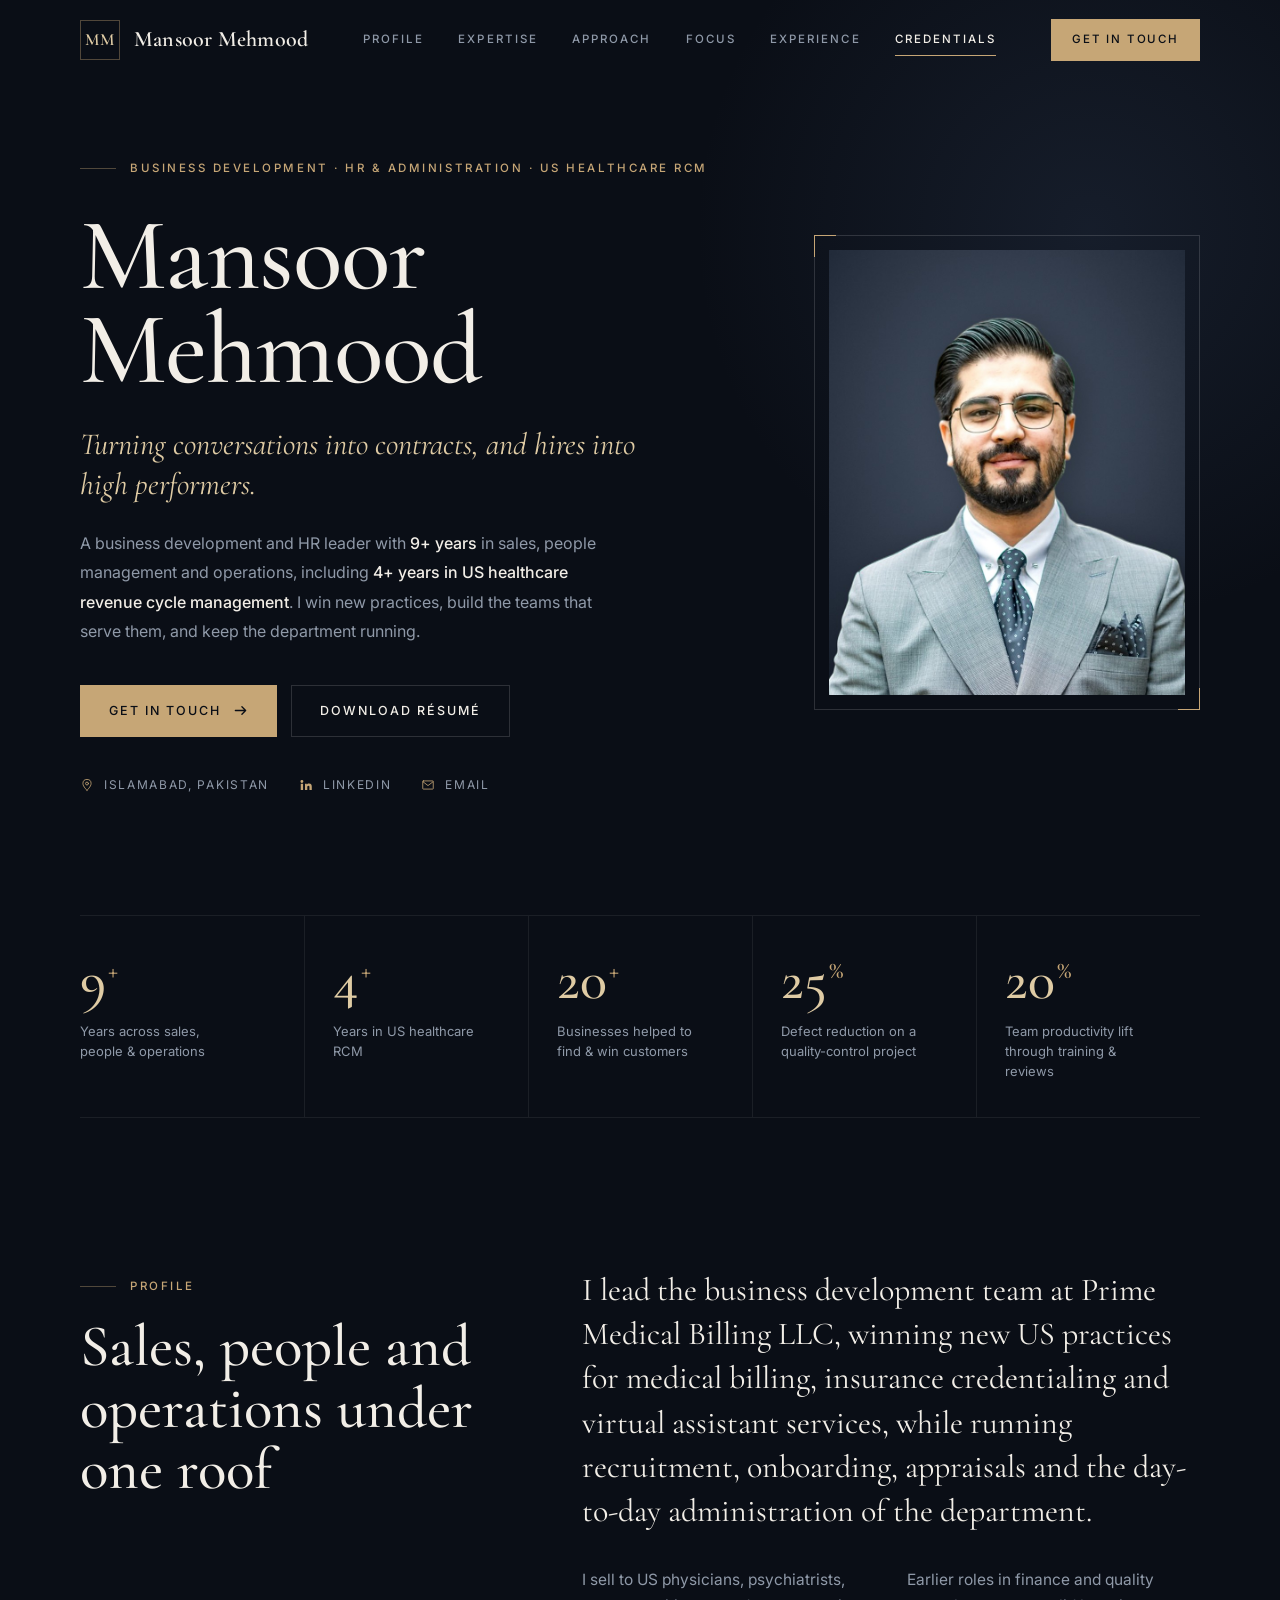
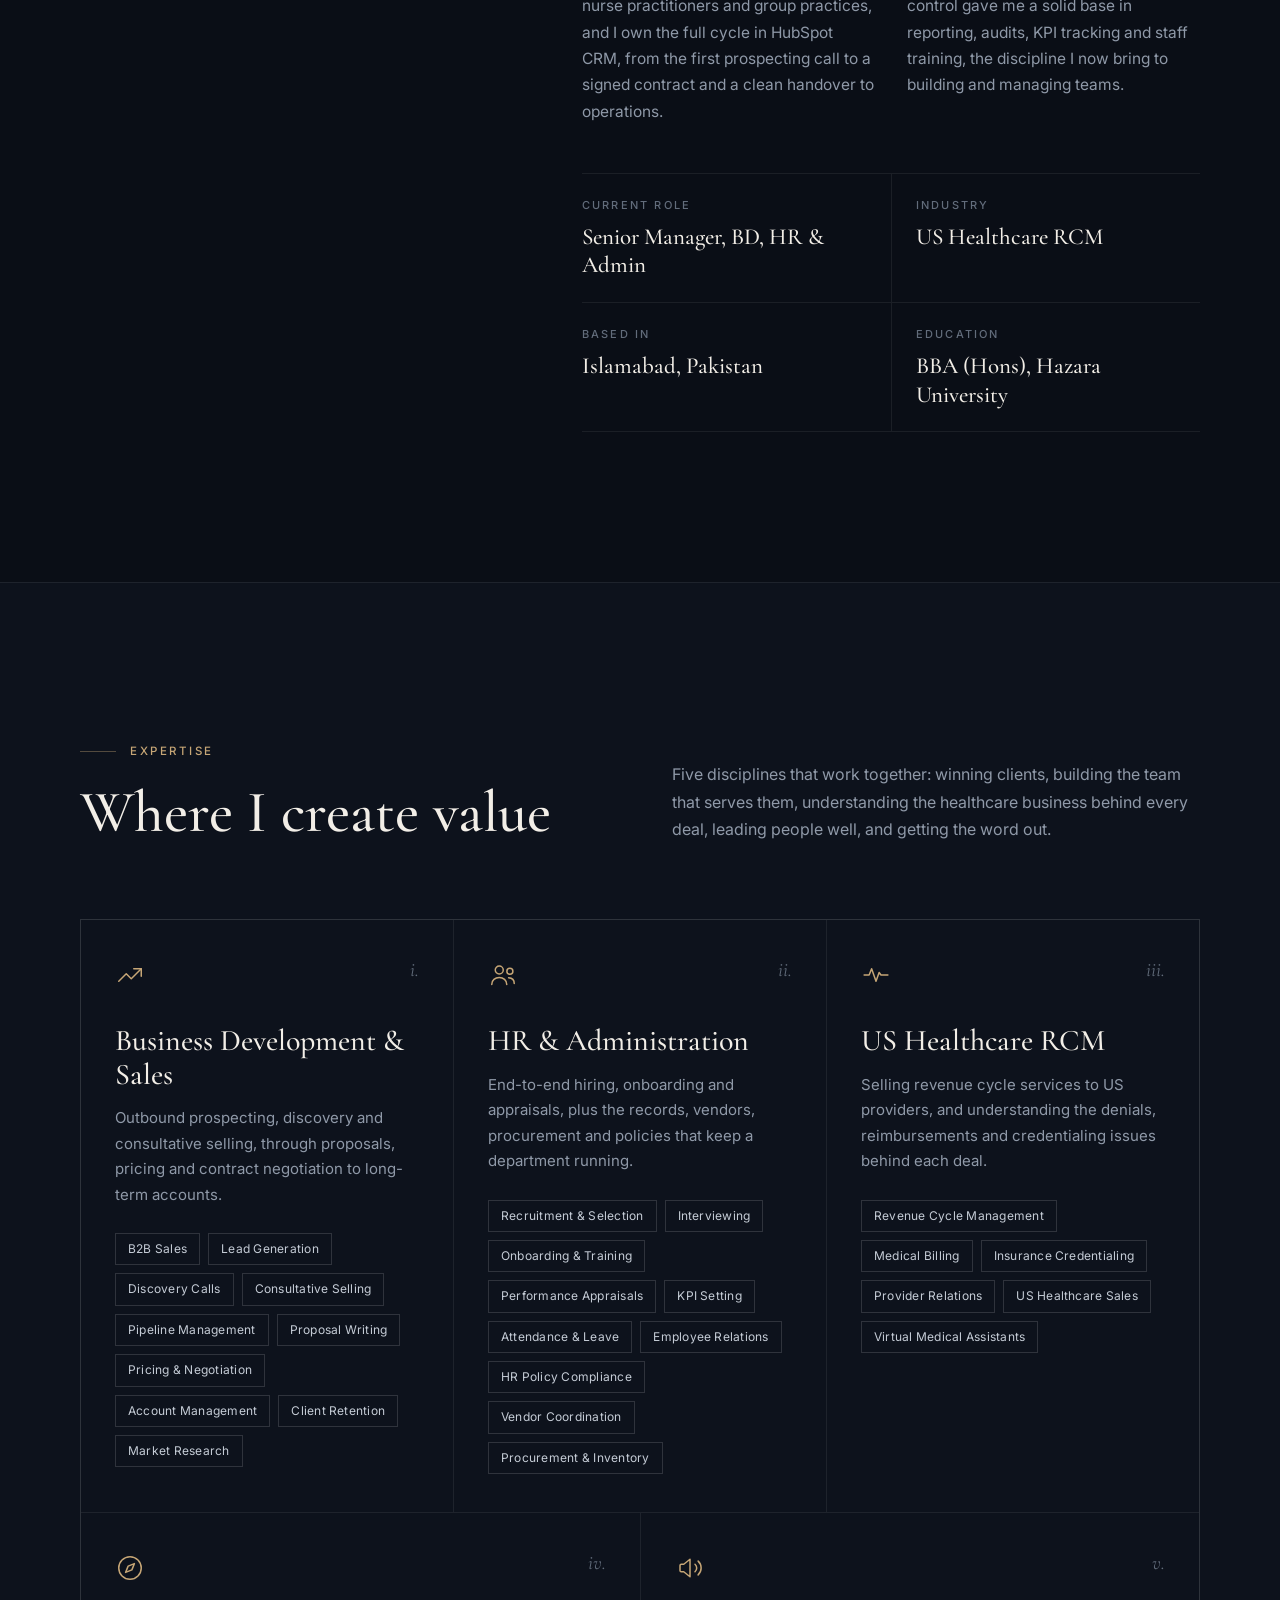
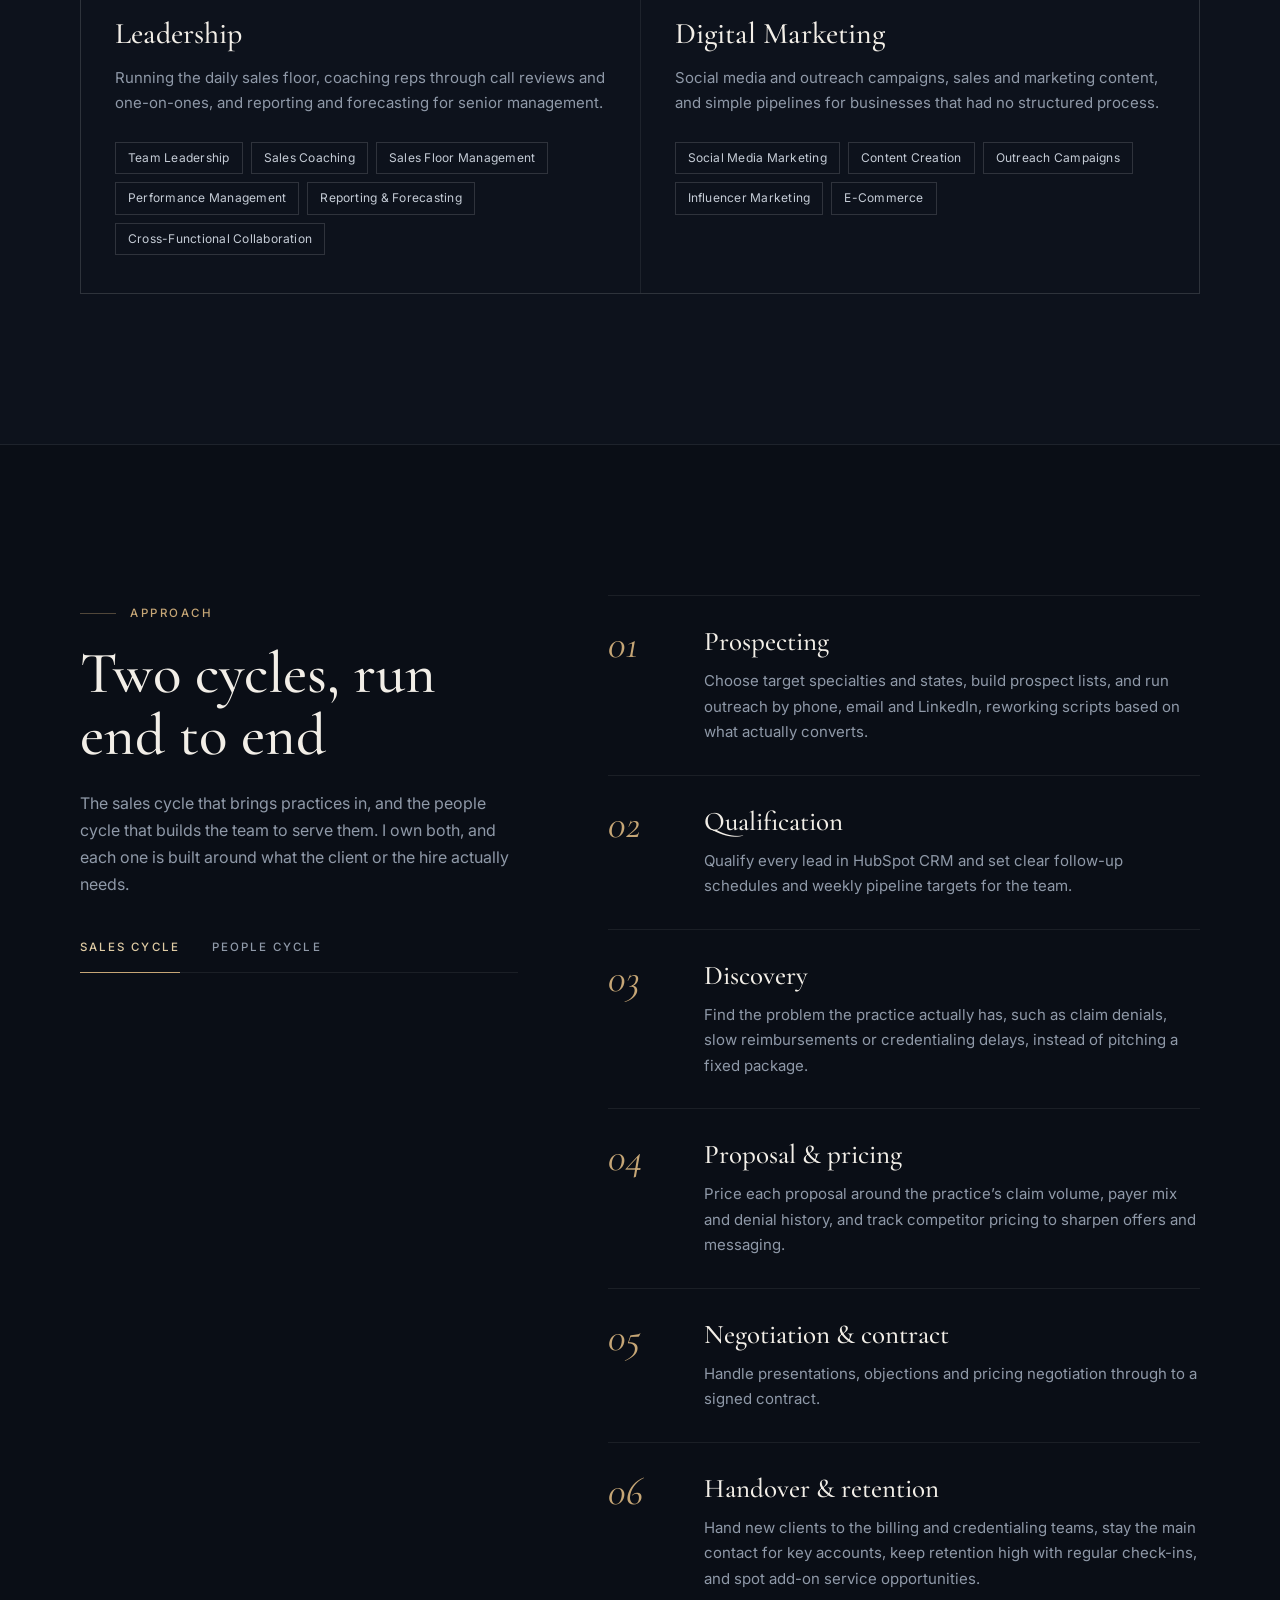
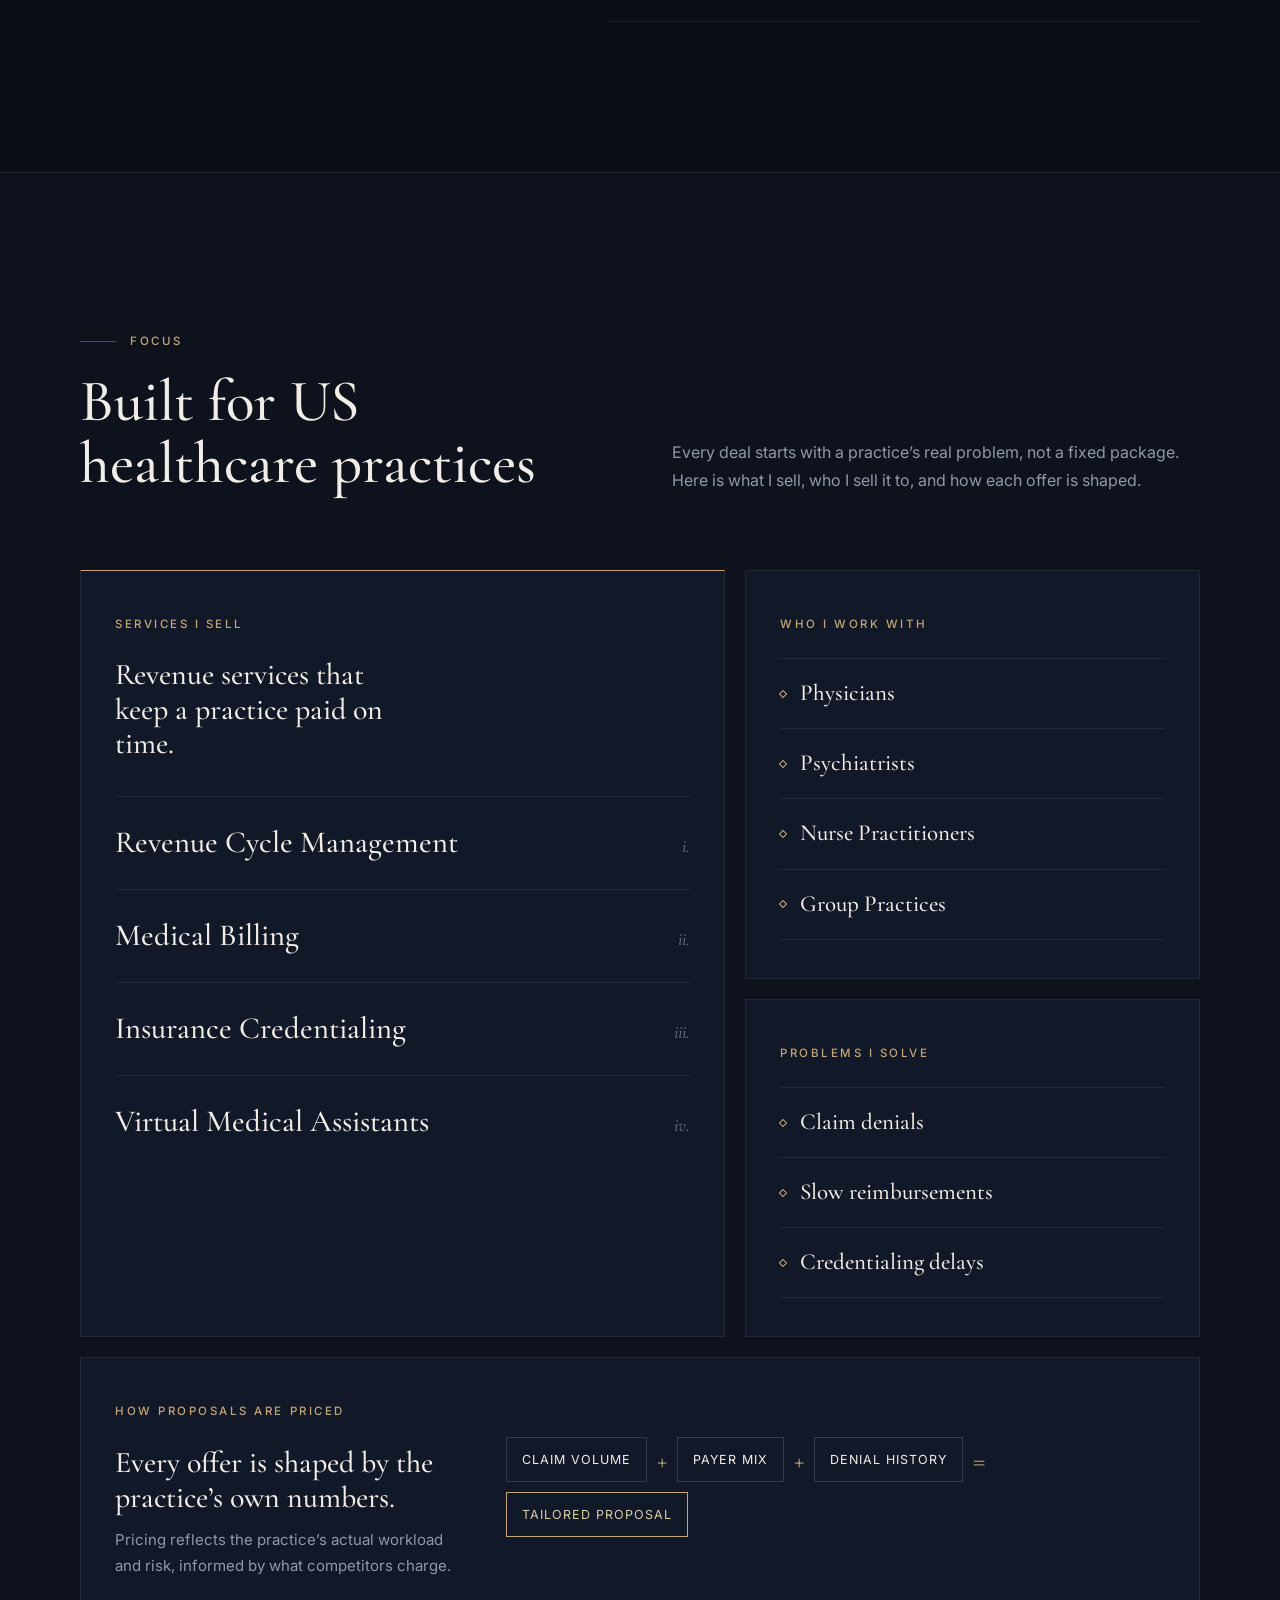
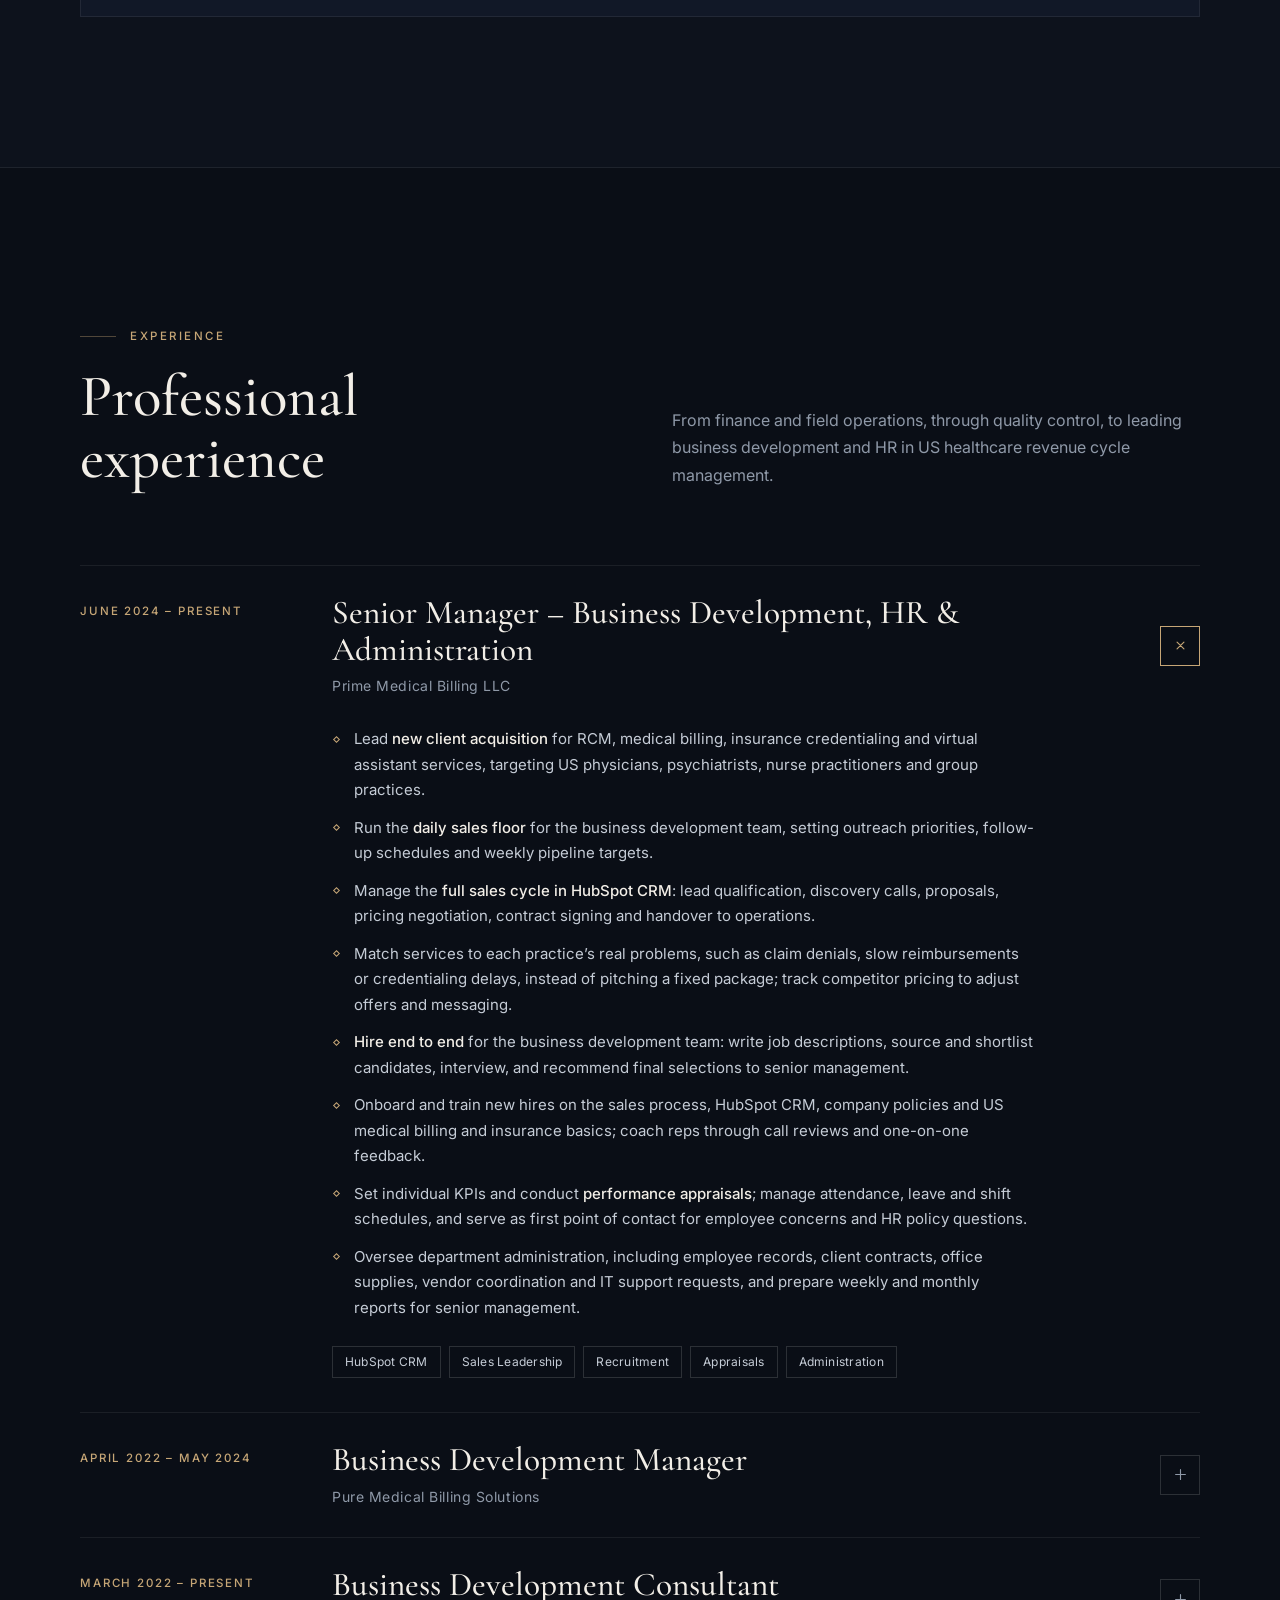
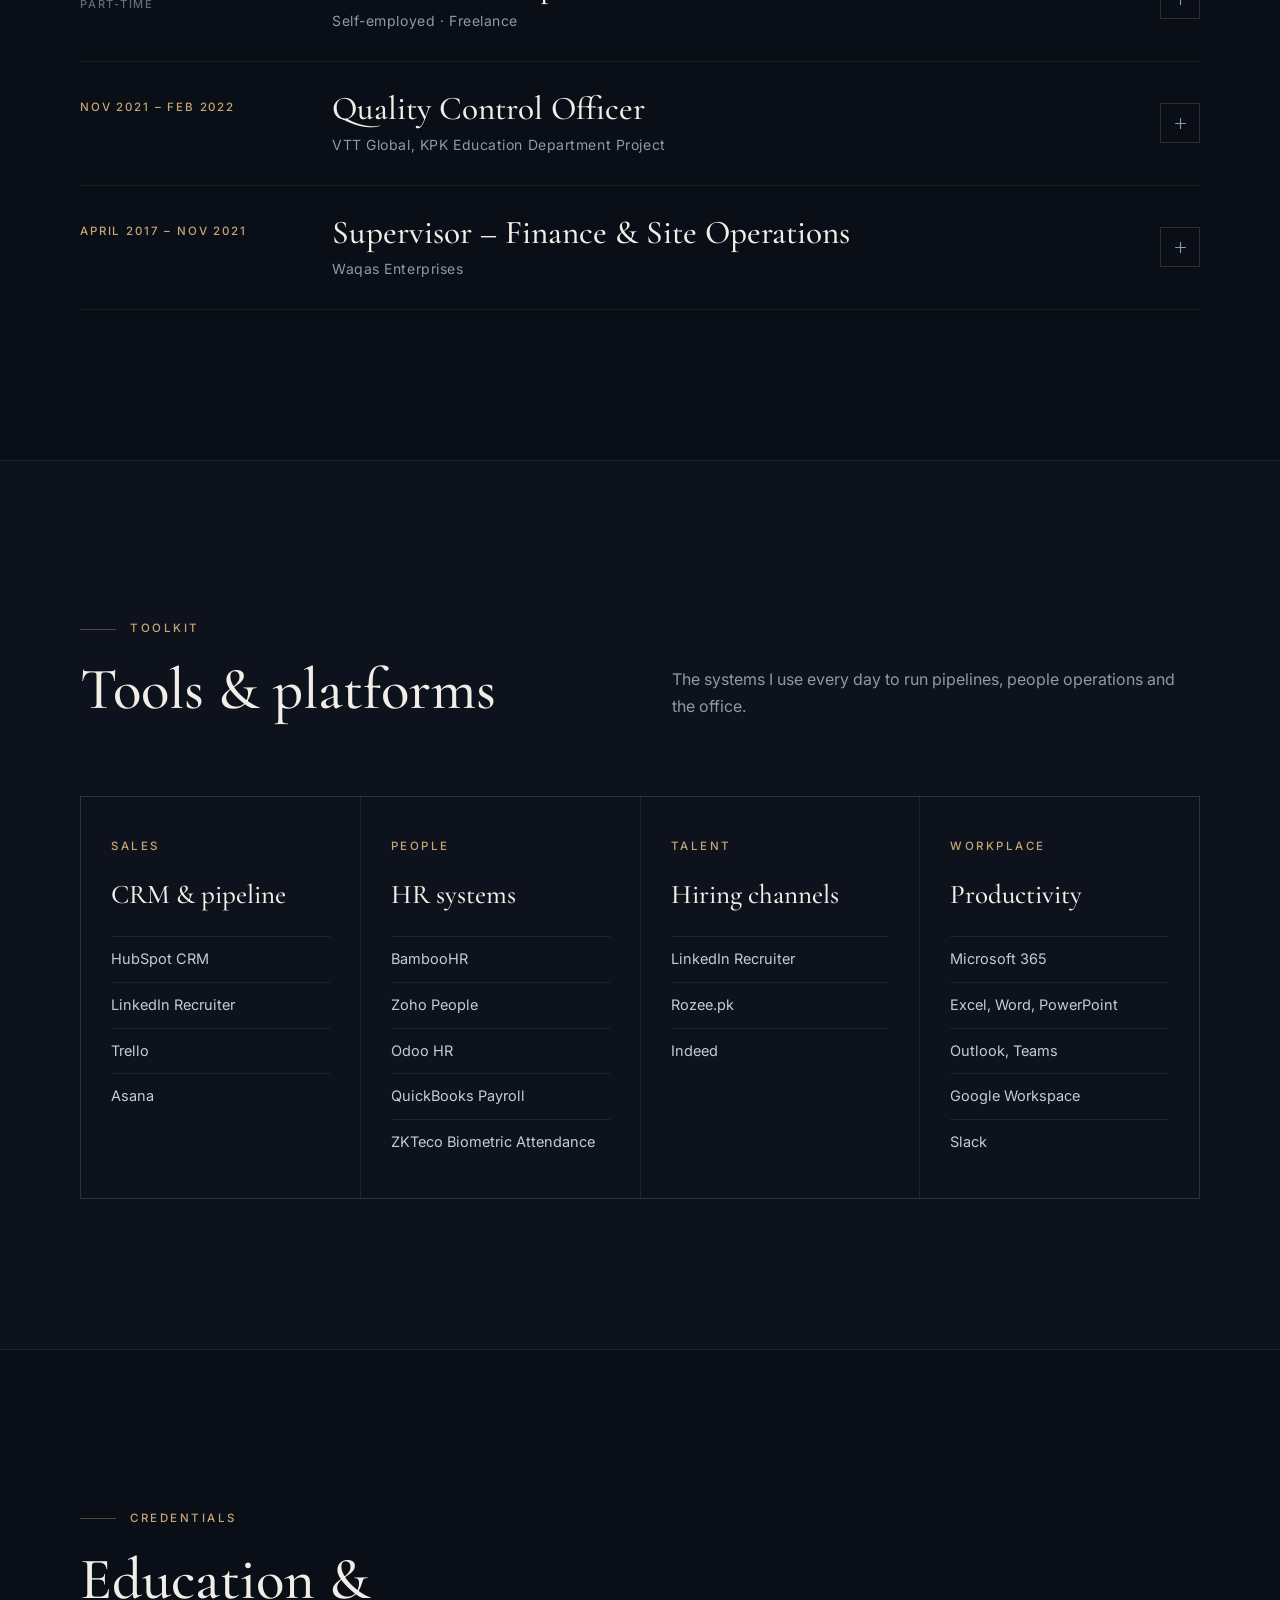
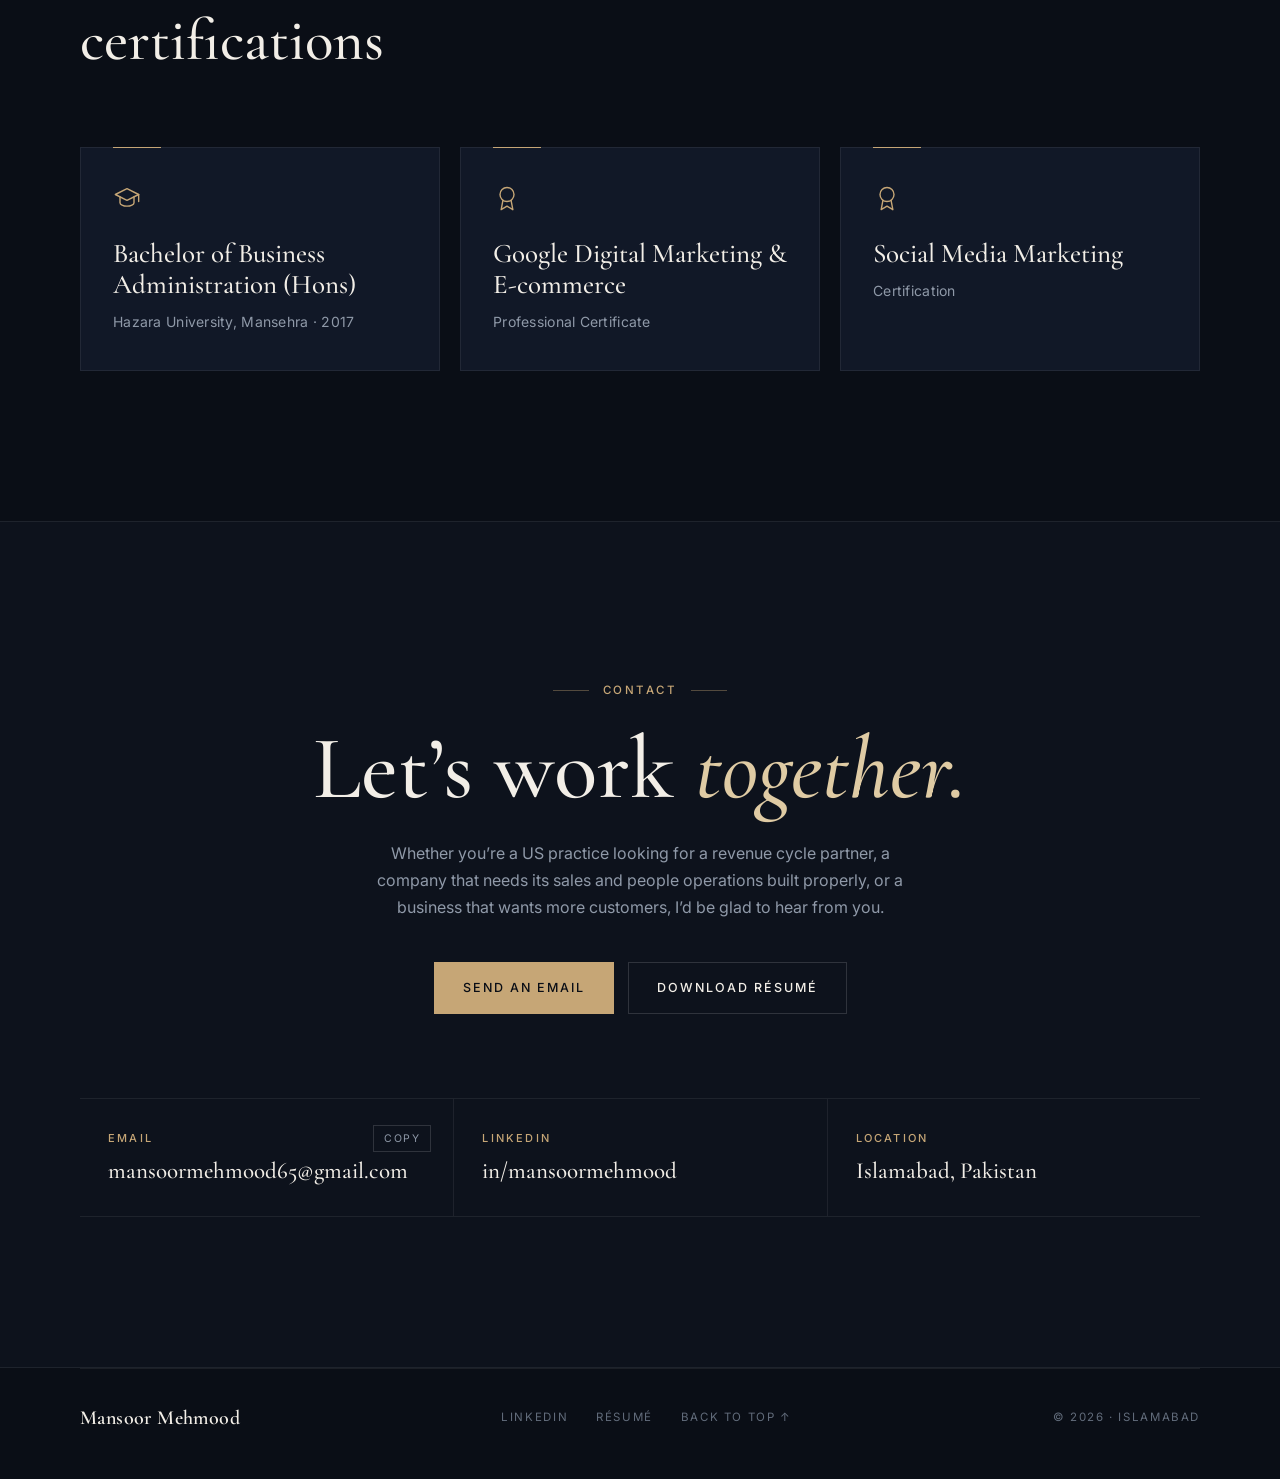
==== commit 7c9a4e05: "Dark editorial redesign with new portrait crop" ====
--- a/index.html
+++ b/index.html
@@ -1,5 +1,5 @@
 <!doctype html>
-<html lang="en" data-theme="light">
+<html lang="en">
 <head>
   <meta charset="utf-8">
   <meta name="viewport" content="width=device-width, initial-scale=1, viewport-fit=cover">
@@ -7,7 +7,7 @@
   <meta name="description" content="Mansoor Mehmood — Senior Manager, Business Development, HR & Administration with 9+ years in sales, people management and operations, including 4+ years in US healthcare revenue cycle management (RCM).">
   <meta name="author" content="Mansoor Mehmood">
   <link rel="canonical" href="https://mansoormehmood00.github.io/">
-  <meta name="theme-color" content="#f8f7f3">
+  <meta name="theme-color" content="#0a0e16">
 
   <meta property="og:type" content="profile">
   <meta property="og:site_name" content="Mansoor Mehmood">
@@ -26,20 +26,12 @@
 
   <link rel="icon" href="favicon.svg" type="image/svg+xml">
   <link rel="apple-touch-icon" href="apple-touch-icon.png">
-  <link rel="preload" href="font-source-serif.woff2" as="font" type="font/woff2" crossorigin>
+  <link rel="preload" href="font-cormorant.woff2" as="font" type="font/woff2" crossorigin>
   <link rel="preload" href="font-inter.woff2" as="font" type="font/woff2" crossorigin>
   <link rel="preload" href="mansoor-mehmood.jpg" as="image">
   <link rel="stylesheet" href="style.css">
 
-  <script>
-    (function () {
-      var d = document.documentElement;
-      d.classList.add('js');
-      var t = null;
-      try { t = localStorage.getItem('mm-theme-v2'); } catch (e) {}
-      d.setAttribute('data-theme', t === 'dark' ? 'dark' : 'light');
-    })();
-  </script>
+  <script>document.documentElement.classList.add('js');</script>
 
   <script type="application/ld+json">
   {
@@ -64,8 +56,8 @@
   <header class="nav" id="top">
     <div class="container nav-inner">
       <a href="#top" class="brand" aria-label="Mansoor Mehmood — home">
+        <span class="brand-mark" aria-hidden="true">MM</span>
         <span class="brand-name">Mansoor Mehmood</span>
-        <span class="brand-role">Business Development &amp; HR</span>
       </a>
 
       <nav class="nav-links" aria-label="Primary">
@@ -78,12 +70,8 @@
       </nav>
 
       <div class="nav-actions">
-        <button class="icon-btn theme-toggle" type="button" aria-label="Switch to dark theme">
-          <svg class="moon" viewBox="0 0 24 24" fill="none" stroke="currentColor" stroke-width="1.6" stroke-linecap="round" stroke-linejoin="round"><path d="M20.5 14.5A8.5 8.5 0 0 1 9.5 3.5a8.5 8.5 0 1 0 11 11Z"/></svg>
-          <svg class="sun" viewBox="0 0 24 24" fill="none" stroke="currentColor" stroke-width="1.6" stroke-linecap="round"><circle cx="12" cy="12" r="4.2"/><path d="M12 2.5v2M12 19.5v2M4.6 4.6l1.4 1.4M18 18l1.4 1.4M2.5 12h2M19.5 12h2M4.6 19.4 6 18M18 6l1.4-1.4"/></svg>
-        </button>
         <a href="#contact" class="btn btn-primary btn-sm nav-cta">Get in touch</a>
-        <button class="icon-btn menu-btn" type="button" aria-label="Open menu" aria-expanded="false" aria-controls="mobile-menu">
+        <button class="menu-btn" type="button" aria-label="Open menu" aria-expanded="false" aria-controls="mobile-menu">
           <span></span><span></span>
         </button>
       </div>
@@ -92,13 +80,13 @@
 
   <div class="mobile-menu" id="mobile-menu" aria-hidden="true">
     <nav aria-label="Mobile">
-      <a href="#about">Profile</a>
-      <a href="#expertise">Expertise</a>
-      <a href="#method">Approach</a>
-      <a href="#focus">Focus</a>
-      <a href="#experience">Experience</a>
-      <a href="#credentials">Credentials</a>
-      <a href="#contact">Contact</a>
+      <a href="#about">Profile<span>01</span></a>
+      <a href="#expertise">Expertise<span>02</span></a>
+      <a href="#method">Approach<span>03</span></a>
+      <a href="#focus">Focus<span>04</span></a>
+      <a href="#experience">Experience<span>05</span></a>
+      <a href="#credentials">Credentials<span>06</span></a>
+      <a href="#contact">Contact<span>07</span></a>
     </nav>
     <div class="mobile-menu-foot">
       <a class="btn btn-primary" href="#contact">Get in touch</a>
@@ -109,100 +97,70 @@
   <main id="main">
 
     <!-- ============ HERO ============ -->
-    <section class="hero" aria-labelledby="hero-title">
-      <div class="container hero-grid">
-        <div class="hero-copy">
-          <p class="label rule">Business Development · HR &amp; Administration · US Healthcare RCM</p>
-
-          <h1 class="hero-title" id="hero-title">
-            Turning conversations into <span class="hl">contracts</span>, and hires into <span class="hl">high performers</span>.
-          </h1>
-
-          <p class="hero-lede">
-            I’m <strong>Mansoor Mehmood</strong>, a business development and HR leader with
-            <strong>9+ years</strong> in sales, people management and operations, including
-            <strong>4+ years in US healthcare revenue cycle management</strong>. I win new practices,
-            build the teams that serve them, and keep the department running.
-          </p>
-
-          <div class="hero-cta">
-            <a href="#contact" class="btn btn-primary">
-              Get in touch
-              <svg viewBox="0 0 16 16" fill="none" stroke="currentColor" stroke-width="1.6" stroke-linecap="round" stroke-linejoin="round"><path d="M3 8h10M9 4l4 4-4 4"/></svg>
-            </a>
-            <a href="Mansoor-Mehmood-Resume.pdf" class="btn btn-outline" download>
-              Download résumé
-              <svg viewBox="0 0 16 16" fill="none" stroke="currentColor" stroke-width="1.6" stroke-linecap="round" stroke-linejoin="round"><path d="M8 2.5v8M4.5 7 8 10.5 11.5 7M3 13.5h10"/></svg>
-            </a>
-          </div>
-
-          <div class="hero-meta">
-            <span><svg viewBox="0 0 24 24" fill="none" stroke="currentColor" stroke-width="1.6" stroke-linecap="round" stroke-linejoin="round"><path d="M12 21s-7-6.2-7-11.5A7 7 0 0 1 19 9.5C19 14.8 12 21 12 21Z"/><circle cx="12" cy="9.5" r="2.5"/></svg>Islamabad, Pakistan</span>
-            <a href="https://www.linkedin.com/in/mansoormehmood" target="_blank" rel="noopener"><svg viewBox="0 0 24 24" fill="currentColor"><path d="M4.98 3.5a2.5 2.5 0 1 1 0 5 2.5 2.5 0 0 1 0-5ZM3 9.75h4v11H3v-11Zm6.5 0h3.8v1.5h.06c.53-.95 1.83-1.95 3.77-1.95 4.03 0 4.77 2.55 4.77 5.86v5.59h-4v-4.96c0-1.18-.02-2.7-1.7-2.7-1.7 0-1.96 1.28-1.96 2.61v5.05h-4v-11Z"/></svg>LinkedIn</a>
-            <a class="js-mail" href="#contact"><svg viewBox="0 0 24 24" fill="none" stroke="currentColor" stroke-width="1.6" stroke-linecap="round" stroke-linejoin="round"><rect x="3" y="5" width="18" height="14" rx="2"/><path d="m3.5 6.5 8.5 6.5 8.5-6.5"/></svg>Email</a>
-          </div>
-        </div>
-
-        <div class="portrait-wrap">
-          <figure class="portrait">
-            <img src="mansoor-mehmood.jpg" width="960" height="1200" alt="Portrait of Mansoor Mehmood in a grey double-breasted suit">
-          </figure>
-          <div class="portrait-card">
-            <b>Senior Manager</b>
-            <span>Prime Medical Billing LLC</span>
-          </div>
-        </div>
-      </div>
-    </section>
-
-    <!-- ============ STATS ============ -->
-    <section class="stats-band" aria-label="Career highlights">
+    <section class="hero" aria-labelledby="hero-name">
       <div class="container">
-        <div class="stats" role="list">
-          <div class="stat" role="listitem">
-            <div class="stat-num"><span data-count="9">9</span><sup>+</sup></div>
-            <p>Years across sales, people &amp; operations</p>
-          </div>
-          <div class="stat" role="listitem">
-            <div class="stat-num"><span data-count="4">4</span><sup>+</sup></div>
-            <p>Years in US healthcare RCM</p>
-          </div>
-          <div class="stat" role="listitem">
-            <div class="stat-num"><span data-count="20">20</span><sup>+</sup></div>
-            <p>Businesses helped to find &amp; win customers</p>
-          </div>
-          <div class="stat" role="listitem">
-            <div class="stat-num"><span data-count="25">25</span><sup>%</sup></div>
-            <p>Defect reduction on a quality-control project</p>
-          </div>
-          <div class="stat" role="listitem">
-            <div class="stat-num"><span data-count="20">20</span><sup>%</sup></div>
-            <p>Team productivity lift through training &amp; reviews</p>
-          </div>
-        </div>
-      </div>
-    </section>
-
-    <!-- ============ ABOUT ============ -->
+        <div class="hero-grid">
+          <div class="hero-copy">
+            <p class="label rule">Business Development · HR &amp; Administration · US Healthcare RCM</p>
+            <h1 class="hero-name" id="hero-name">Mansoor Mehmood</h1>
+            <p class="hero-tagline">Turning conversations into contracts, and hires into high performers.</p>
+            <p class="hero-lede">
+              A business development and HR leader with <strong>9+ years</strong> in sales, people management
+              and operations, including <strong>4+ years in US healthcare revenue cycle management</strong>.
+              I win new practices, build the teams that serve them, and keep the department running.
+            </p>
+
+            <div class="hero-cta">
+              <a href="#contact" class="btn btn-primary">
+                Get in touch
+                <svg viewBox="0 0 16 16" fill="none" stroke="currentColor" stroke-width="1.4" stroke-linecap="round" stroke-linejoin="round"><path d="M2.5 8h11M9.5 4l4 4-4 4"/></svg>
+              </a>
+              <a href="Mansoor-Mehmood-Resume.pdf" class="btn btn-outline" download>Download résumé</a>
+            </div>
+
+            <div class="hero-meta">
+              <span><svg viewBox="0 0 24 24" fill="none" stroke="currentColor" stroke-width="1.4" stroke-linecap="round" stroke-linejoin="round"><path d="M12 21s-7-6.2-7-11.5A7 7 0 0 1 19 9.5C19 14.8 12 21 12 21Z"/><circle cx="12" cy="9.5" r="2.5"/></svg>Islamabad, Pakistan</span>
+              <a href="https://www.linkedin.com/in/mansoormehmood" target="_blank" rel="noopener"><svg viewBox="0 0 24 24" fill="currentColor"><path d="M4.98 3.5a2.5 2.5 0 1 1 0 5 2.5 2.5 0 0 1 0-5ZM3 9.75h4v11H3v-11Zm6.5 0h3.8v1.5h.06c.53-.95 1.83-1.95 3.77-1.95 4.03 0 4.77 2.55 4.77 5.86v5.59h-4v-4.96c0-1.18-.02-2.7-1.7-2.7-1.7 0-1.96 1.28-1.96 2.61v5.05h-4v-11Z"/></svg>LinkedIn</a>
+              <a class="js-mail" href="#contact"><svg viewBox="0 0 24 24" fill="none" stroke="currentColor" stroke-width="1.4" stroke-linecap="round" stroke-linejoin="round"><rect x="3" y="5" width="18" height="14" rx="1"/><path d="m3.5 6.5 8.5 6.5 8.5-6.5"/></svg>Email</a>
+            </div>
+          </div>
+
+          <div class="portrait-wrap">
+            <div class="portrait-frame">
+              <figure class="portrait">
+                <img src="mansoor-mehmood.jpg" width="800" height="1000" alt="Portrait of Mansoor Mehmood">
+              </figure>
+            </div>
+          </div>
+        </div>
+
+        <div class="stats" role="list" aria-label="Career highlights">
+          <div class="stat" role="listitem"><div class="stat-num"><span data-count="9">9</span><sup>+</sup></div><p>Years across sales, people &amp; operations</p></div>
+          <div class="stat" role="listitem"><div class="stat-num"><span data-count="4">4</span><sup>+</sup></div><p>Years in US healthcare RCM</p></div>
+          <div class="stat" role="listitem"><div class="stat-num"><span data-count="20">20</span><sup>+</sup></div><p>Businesses helped to find &amp; win customers</p></div>
+          <div class="stat" role="listitem"><div class="stat-num"><span data-count="25">25</span><sup>%</sup></div><p>Defect reduction on a quality-control project</p></div>
+          <div class="stat" role="listitem"><div class="stat-num"><span data-count="20">20</span><sup>%</sup></div><p>Team productivity lift through training &amp; reviews</p></div>
+        </div>
+      </div>
+    </section>
+
+    <!-- ============ PROFILE ============ -->
     <section class="section" id="about" aria-labelledby="about-title">
       <div class="container about-grid">
         <div data-reveal>
           <p class="label rule">Profile</p>
-          <h2 class="section-title" id="about-title">Sales, people and operations under one roof.</h2>
-        </div>
-
+          <h2 class="section-title" id="about-title">Sales, people and operations under one roof</h2>
+        </div>
         <div>
           <p class="about-statement" data-reveal>
             I lead the business development team at Prime Medical Billing LLC, winning new US practices
             for medical billing, insurance credentialing and virtual assistant services, while running
             recruitment, onboarding, appraisals and the day-to-day administration of the department.
           </p>
-
           <div class="about-body" data-reveal>
             <p>I sell to US physicians, psychiatrists, nurse practitioners and group practices, and I own the full cycle in HubSpot CRM, from the first prospecting call to a signed contract and a clean handover to operations.</p>
             <p>Earlier roles in finance and quality control gave me a solid base in reporting, audits, KPI tracking and staff training, the discipline I now bring to building and managing teams.</p>
           </div>
-
           <dl class="facts" data-reveal>
             <div class="fact"><dt>Current role</dt><dd>Senior Manager, BD, HR &amp; Admin</dd></div>
             <div class="fact"><dt>Industry</dt><dd>US Healthcare RCM</dd></div>
@@ -224,50 +182,36 @@
           <p class="section-intro" data-reveal>Five disciplines that work together: winning clients, building the team that serves them, understanding the healthcare business behind every deal, leading people well, and getting the word out.</p>
         </div>
 
-        <div class="grid-cards">
-          <article class="card" data-reveal>
-            <div class="card-icon"><svg viewBox="0 0 24 24" fill="none" stroke="currentColor" stroke-width="1.6" stroke-linecap="round" stroke-linejoin="round"><path d="M3 17l6-6 4 4 8-8"/><path d="M15 7h6v6"/></svg></div>
+        <div class="grid-cards" data-reveal>
+          <article class="card">
+            <div class="card-top"><span class="card-icon"><svg viewBox="0 0 24 24" fill="none" stroke="currentColor" stroke-width="1.2" stroke-linecap="round" stroke-linejoin="round"><path d="M3 17l6-6 4 4 8-8"/><path d="M15 7h6v6"/></svg></span><span class="card-index">i.</span></div>
             <h3>Business Development &amp; Sales</h3>
             <p>Outbound prospecting, discovery and consultative selling, through proposals, pricing and contract negotiation to long-term accounts.</p>
-            <div class="chips">
-              <span class="chip">B2B Sales</span><span class="chip">Lead Generation</span><span class="chip">Discovery Calls</span><span class="chip">Consultative Selling</span><span class="chip">Pipeline Management</span><span class="chip">Proposal Writing</span><span class="chip">Pricing &amp; Negotiation</span><span class="chip">Account Management</span><span class="chip">Client Retention</span><span class="chip">Market Research</span>
-            </div>
-          </article>
-
-          <article class="card" data-reveal style="--delay:.06s">
-            <div class="card-icon"><svg viewBox="0 0 24 24" fill="none" stroke="currentColor" stroke-width="1.6" stroke-linecap="round" stroke-linejoin="round"><circle cx="9" cy="8" r="3.2"/><path d="M3 19.5c0-3.3 2.7-5.5 6-5.5s6 2.2 6 5.5"/><circle cx="17.5" cy="9" r="2.4"/><path d="M16.5 14.2c2.6.2 4.5 2 4.5 4.6"/></svg></div>
+            <div class="chips"><span class="chip">B2B Sales</span><span class="chip">Lead Generation</span><span class="chip">Discovery Calls</span><span class="chip">Consultative Selling</span><span class="chip">Pipeline Management</span><span class="chip">Proposal Writing</span><span class="chip">Pricing &amp; Negotiation</span><span class="chip">Account Management</span><span class="chip">Client Retention</span><span class="chip">Market Research</span></div>
+          </article>
+          <article class="card">
+            <div class="card-top"><span class="card-icon"><svg viewBox="0 0 24 24" fill="none" stroke="currentColor" stroke-width="1.2" stroke-linecap="round" stroke-linejoin="round"><circle cx="9" cy="8" r="3.2"/><path d="M3 19.5c0-3.3 2.7-5.5 6-5.5s6 2.2 6 5.5"/><circle cx="17.5" cy="9" r="2.4"/><path d="M16.5 14.2c2.6.2 4.5 2 4.5 4.6"/></svg></span><span class="card-index">ii.</span></div>
             <h3>HR &amp; Administration</h3>
             <p>End-to-end hiring, onboarding and appraisals, plus the records, vendors, procurement and policies that keep a department running.</p>
-            <div class="chips">
-              <span class="chip">Recruitment &amp; Selection</span><span class="chip">Interviewing</span><span class="chip">Onboarding &amp; Training</span><span class="chip">Performance Appraisals</span><span class="chip">KPI Setting</span><span class="chip">Attendance &amp; Leave</span><span class="chip">Employee Relations</span><span class="chip">HR Policy Compliance</span><span class="chip">Vendor Coordination</span><span class="chip">Procurement &amp; Inventory</span>
-            </div>
-          </article>
-
-          <article class="card" data-reveal style="--delay:.12s">
-            <div class="card-icon"><svg viewBox="0 0 24 24" fill="none" stroke="currentColor" stroke-width="1.6" stroke-linecap="round" stroke-linejoin="round"><path d="M2.5 12h4l2-5 3.5 10 2.5-7 1.5 2h5.5"/></svg></div>
+            <div class="chips"><span class="chip">Recruitment &amp; Selection</span><span class="chip">Interviewing</span><span class="chip">Onboarding &amp; Training</span><span class="chip">Performance Appraisals</span><span class="chip">KPI Setting</span><span class="chip">Attendance &amp; Leave</span><span class="chip">Employee Relations</span><span class="chip">HR Policy Compliance</span><span class="chip">Vendor Coordination</span><span class="chip">Procurement &amp; Inventory</span></div>
+          </article>
+          <article class="card">
+            <div class="card-top"><span class="card-icon"><svg viewBox="0 0 24 24" fill="none" stroke="currentColor" stroke-width="1.2" stroke-linecap="round" stroke-linejoin="round"><path d="M2.5 12h4l2-5 3.5 10 2.5-7 1.5 2h5.5"/></svg></span><span class="card-index">iii.</span></div>
             <h3>US Healthcare RCM</h3>
             <p>Selling revenue cycle services to US providers, and understanding the denials, reimbursements and credentialing issues behind each deal.</p>
-            <div class="chips">
-              <span class="chip">Revenue Cycle Management</span><span class="chip">Medical Billing</span><span class="chip">Insurance Credentialing</span><span class="chip">Provider Relations</span><span class="chip">US Healthcare Sales</span><span class="chip">Virtual Medical Assistants</span>
-            </div>
-          </article>
-
-          <article class="card wide" data-reveal>
-            <div class="card-icon"><svg viewBox="0 0 24 24" fill="none" stroke="currentColor" stroke-width="1.6" stroke-linecap="round" stroke-linejoin="round"><circle cx="12" cy="12" r="9"/><path d="m15.5 8.5-2 5-5 2 2-5 5-2Z"/></svg></div>
+            <div class="chips"><span class="chip">Revenue Cycle Management</span><span class="chip">Medical Billing</span><span class="chip">Insurance Credentialing</span><span class="chip">Provider Relations</span><span class="chip">US Healthcare Sales</span><span class="chip">Virtual Medical Assistants</span></div>
+          </article>
+          <article class="card wide">
+            <div class="card-top"><span class="card-icon"><svg viewBox="0 0 24 24" fill="none" stroke="currentColor" stroke-width="1.2" stroke-linecap="round" stroke-linejoin="round"><circle cx="12" cy="12" r="9"/><path d="m15.5 8.5-2 5-5 2 2-5 5-2Z"/></svg></span><span class="card-index">iv.</span></div>
             <h3>Leadership</h3>
             <p>Running the daily sales floor, coaching reps through call reviews and one-on-ones, and reporting and forecasting for senior management.</p>
-            <div class="chips">
-              <span class="chip">Team Leadership</span><span class="chip">Sales Coaching</span><span class="chip">Sales Floor Management</span><span class="chip">Performance Management</span><span class="chip">Reporting &amp; Forecasting</span><span class="chip">Cross-Functional Collaboration</span>
-            </div>
-          </article>
-
-          <article class="card wide" data-reveal style="--delay:.06s">
-            <div class="card-icon"><svg viewBox="0 0 24 24" fill="none" stroke="currentColor" stroke-width="1.6" stroke-linecap="round" stroke-linejoin="round"><path d="M4 10v4a1 1 0 0 0 1 1h2l5 4V5L7 9H5a1 1 0 0 0-1 1Z"/><path d="M16 9a4 4 0 0 1 0 6M18.5 6.5a7.5 7.5 0 0 1 0 11"/></svg></div>
+            <div class="chips"><span class="chip">Team Leadership</span><span class="chip">Sales Coaching</span><span class="chip">Sales Floor Management</span><span class="chip">Performance Management</span><span class="chip">Reporting &amp; Forecasting</span><span class="chip">Cross-Functional Collaboration</span></div>
+          </article>
+          <article class="card wide">
+            <div class="card-top"><span class="card-icon"><svg viewBox="0 0 24 24" fill="none" stroke="currentColor" stroke-width="1.2" stroke-linecap="round" stroke-linejoin="round"><path d="M4 10v4a1 1 0 0 0 1 1h2l5 4V5L7 9H5a1 1 0 0 0-1 1Z"/><path d="M16 9a4 4 0 0 1 0 6M18.5 6.5a7.5 7.5 0 0 1 0 11"/></svg></span><span class="card-index">v.</span></div>
             <h3>Digital Marketing</h3>
             <p>Social media and outreach campaigns, sales and marketing content, and simple pipelines for businesses that had no structured process.</p>
-            <div class="chips">
-              <span class="chip">Social Media Marketing</span><span class="chip">Content Creation</span><span class="chip">Outreach Campaigns</span><span class="chip">Influencer Marketing</span><span class="chip">E-Commerce</span>
-            </div>
+            <div class="chips"><span class="chip">Social Media Marketing</span><span class="chip">Content Creation</span><span class="chip">Outreach Campaigns</span><span class="chip">Influencer Marketing</span><span class="chip">E-Commerce</span></div>
           </article>
         </div>
       </div>
@@ -280,7 +224,6 @@
           <p class="label rule">Approach</p>
           <h2 class="section-title" id="method-title">Two cycles, run end to end</h2>
           <p class="section-intro">The sales cycle that brings practices in, and the people cycle that builds the team to serve them. I own both, and each one is built around what the client or the hire actually needs.</p>
-
           <div class="tabs" role="tablist" aria-label="Process">
             <button class="tab" role="tab" id="tab-sales" aria-selected="true" aria-controls="panel-sales">Sales cycle</button>
             <button class="tab" role="tab" id="tab-people" aria-selected="false" aria-controls="panel-people" tabindex="-1">People cycle</button>
@@ -296,7 +239,6 @@
             <li class="step"><span class="step-num">05</span><h3>Negotiation &amp; contract</h3><p>Handle presentations, objections and pricing negotiation through to a signed contract.</p></li>
             <li class="step"><span class="step-num">06</span><h3>Handover &amp; retention</h3><p>Hand new clients to the billing and credentialing teams, stay the main contact for key accounts, keep retention high with regular check-ins, and spot add-on service opportunities.</p></li>
           </ol>
-
           <ol class="steps" id="panel-people" role="tabpanel" aria-labelledby="tab-people" hidden>
             <li class="step"><span class="step-num">01</span><h3>Define the role</h3><p>Write clear job descriptions for the business development team, built around what the role really has to deliver.</p></li>
             <li class="step"><span class="step-num">02</span><h3>Source &amp; shortlist</h3><p>Source candidates through channels such as LinkedIn Recruiter, Rozee.pk and Indeed, and shortlist the strongest fits.</p></li>
@@ -325,32 +267,20 @@
             <p class="label">Services I sell</p>
             <h3>Revenue services that keep a practice paid on time.</h3>
             <ul class="service-list">
-              <li>Revenue Cycle Management <span>01</span></li>
-              <li>Medical Billing <span>02</span></li>
-              <li>Insurance Credentialing <span>03</span></li>
-              <li>Virtual Medical Assistants <span>04</span></li>
+              <li>Revenue Cycle Management <span>i.</span></li>
+              <li>Medical Billing <span>ii.</span></li>
+              <li>Insurance Credentialing <span>iii.</span></li>
+              <li>Virtual Medical Assistants <span>iv.</span></li>
             </ul>
           </div>
-
-          <div class="panel panel-clients" data-reveal style="--delay:.06s">
+          <div class="panel panel-clients" data-reveal style="--delay:.08s">
             <p class="label">Who I work with</p>
-            <ul class="client-list">
-              <li><svg viewBox="0 0 24 24" fill="none" stroke="currentColor" stroke-width="1.8" stroke-linecap="round"><path d="M12 6v12M6 12h12"/></svg>Physicians</li>
-              <li><svg viewBox="0 0 24 24" fill="none" stroke="currentColor" stroke-width="1.8" stroke-linecap="round"><path d="M12 6v12M6 12h12"/></svg>Psychiatrists</li>
-              <li><svg viewBox="0 0 24 24" fill="none" stroke="currentColor" stroke-width="1.8" stroke-linecap="round"><path d="M12 6v12M6 12h12"/></svg>Nurse Practitioners</li>
-              <li><svg viewBox="0 0 24 24" fill="none" stroke="currentColor" stroke-width="1.8" stroke-linecap="round"><path d="M12 6v12M6 12h12"/></svg>Group Practices</li>
-            </ul>
-          </div>
-
-          <div class="panel panel-problems" data-reveal style="--delay:.12s">
+            <ul class="plain-list"><li>Physicians</li><li>Psychiatrists</li><li>Nurse Practitioners</li><li>Group Practices</li></ul>
+          </div>
+          <div class="panel panel-problems" data-reveal style="--delay:.16s">
             <p class="label">Problems I solve</p>
-            <ul class="check-list">
-              <li><svg viewBox="0 0 24 24" fill="none" stroke="currentColor" stroke-width="1.8" stroke-linecap="round" stroke-linejoin="round"><circle cx="12" cy="12" r="9"/><path d="m8 12.5 2.6 2.5L16 9.5"/></svg>Claim denials</li>
-              <li><svg viewBox="0 0 24 24" fill="none" stroke="currentColor" stroke-width="1.8" stroke-linecap="round" stroke-linejoin="round"><circle cx="12" cy="12" r="9"/><path d="m8 12.5 2.6 2.5L16 9.5"/></svg>Slow reimbursements</li>
-              <li><svg viewBox="0 0 24 24" fill="none" stroke="currentColor" stroke-width="1.8" stroke-linecap="round" stroke-linejoin="round"><circle cx="12" cy="12" r="9"/><path d="m8 12.5 2.6 2.5L16 9.5"/></svg>Credentialing delays</li>
-            </ul>
-          </div>
-
+            <ul class="plain-list"><li>Claim denials</li><li>Slow reimbursements</li><li>Credentialing delays</li></ul>
+          </div>
           <div class="panel panel-pricing" data-reveal>
             <div>
               <p class="label">How proposals are priced</p>
@@ -380,15 +310,12 @@
         </div>
 
         <div class="timeline" data-reveal>
-          <div class="role current">
-            <div class="role-card">
+          <div class="role">
+            <div class="role-date">June 2024 – Present</div>
+            <div>
               <button class="role-head" aria-expanded="true" aria-controls="role-1">
-                <span>
-                  <span class="role-date">June 2024 – Present</span>
-                  <span class="role-title">Senior Manager – Business Development, HR &amp; Administration</span>
-                  <span class="role-company">Prime Medical Billing LLC</span>
-                </span>
-                <span class="role-toggle" aria-hidden="true"><svg viewBox="0 0 16 16" fill="none" stroke="currentColor" stroke-width="1.8" stroke-linecap="round"><path d="M8 3v10M3 8h10"/></svg></span>
+                <span><span class="role-title">Senior Manager – Business Development, HR &amp; Administration</span><span class="role-company">Prime Medical Billing LLC</span></span>
+                <span class="role-toggle" aria-hidden="true"><svg viewBox="0 0 16 16" fill="none" stroke="currentColor" stroke-width="1.4" stroke-linecap="round"><path d="M8 2v12M2 8h12"/></svg></span>
               </button>
               <div class="role-body" id="role-1"><div><div class="role-content">
                 <ul class="role-points">
@@ -407,14 +334,11 @@
           </div>
 
           <div class="role">
-            <div class="role-card">
+            <div class="role-date">April 2022 – May 2024</div>
+            <div>
               <button class="role-head" aria-expanded="false" aria-controls="role-2">
-                <span>
-                  <span class="role-date">April 2022 – May 2024</span>
-                  <span class="role-title">Business Development Manager</span>
-                  <span class="role-company">Pure Medical Billing Solutions</span>
-                </span>
-                <span class="role-toggle" aria-hidden="true"><svg viewBox="0 0 16 16" fill="none" stroke="currentColor" stroke-width="1.8" stroke-linecap="round"><path d="M8 3v10M3 8h10"/></svg></span>
+                <span><span class="role-title">Business Development Manager</span><span class="role-company">Pure Medical Billing Solutions</span></span>
+                <span class="role-toggle" aria-hidden="true"><svg viewBox="0 0 16 16" fill="none" stroke="currentColor" stroke-width="1.4" stroke-linecap="round"><path d="M8 2v12M2 8h12"/></svg></span>
               </button>
               <div class="role-body" id="role-2"><div><div class="role-content">
                 <ul class="role-points">
@@ -431,15 +355,12 @@
             </div>
           </div>
 
-          <div class="role current">
-            <div class="role-card">
+          <div class="role">
+            <div class="role-date">March 2022 – Present<small>Part-time</small></div>
+            <div>
               <button class="role-head" aria-expanded="false" aria-controls="role-3">
-                <span>
-                  <span class="role-date">March 2022 – Present · Part-time</span>
-                  <span class="role-title">Business Development Consultant (Freelance)</span>
-                  <span class="role-company">Self-employed</span>
-                </span>
-                <span class="role-toggle" aria-hidden="true"><svg viewBox="0 0 16 16" fill="none" stroke="currentColor" stroke-width="1.8" stroke-linecap="round"><path d="M8 3v10M3 8h10"/></svg></span>
+                <span><span class="role-title">Business Development Consultant</span><span class="role-company">Self-employed · Freelance</span></span>
+                <span class="role-toggle" aria-hidden="true"><svg viewBox="0 0 16 16" fill="none" stroke="currentColor" stroke-width="1.4" stroke-linecap="round"><path d="M8 2v12M2 8h12"/></svg></span>
               </button>
               <div class="role-body" id="role-3"><div><div class="role-content">
                 <ul class="role-points">
@@ -454,14 +375,11 @@
           </div>
 
           <div class="role">
-            <div class="role-card">
+            <div class="role-date">Nov 2021 – Feb 2022</div>
+            <div>
               <button class="role-head" aria-expanded="false" aria-controls="role-4">
-                <span>
-                  <span class="role-date">November 2021 – February 2022</span>
-                  <span class="role-title">Quality Control Officer</span>
-                  <span class="role-company">VTT Global, KPK Education Department Project</span>
-                </span>
-                <span class="role-toggle" aria-hidden="true"><svg viewBox="0 0 16 16" fill="none" stroke="currentColor" stroke-width="1.8" stroke-linecap="round"><path d="M8 3v10M3 8h10"/></svg></span>
+                <span><span class="role-title">Quality Control Officer</span><span class="role-company">VTT Global, KPK Education Department Project</span></span>
+                <span class="role-toggle" aria-hidden="true"><svg viewBox="0 0 16 16" fill="none" stroke="currentColor" stroke-width="1.4" stroke-linecap="round"><path d="M8 2v12M2 8h12"/></svg></span>
               </button>
               <div class="role-body" id="role-4"><div><div class="role-content">
                 <ul class="role-points">
@@ -475,14 +393,11 @@
           </div>
 
           <div class="role">
-            <div class="role-card">
+            <div class="role-date">April 2017 – Nov 2021</div>
+            <div>
               <button class="role-head" aria-expanded="false" aria-controls="role-5">
-                <span>
-                  <span class="role-date">April 2017 – November 2021</span>
-                  <span class="role-title">Supervisor – Finance &amp; Site Operations</span>
-                  <span class="role-company">Waqas Enterprises</span>
-                </span>
-                <span class="role-toggle" aria-hidden="true"><svg viewBox="0 0 16 16" fill="none" stroke="currentColor" stroke-width="1.8" stroke-linecap="round"><path d="M8 3v10M3 8h10"/></svg></span>
+                <span><span class="role-title">Supervisor – Finance &amp; Site Operations</span><span class="role-company">Waqas Enterprises</span></span>
+                <span class="role-toggle" aria-hidden="true"><svg viewBox="0 0 16 16" fill="none" stroke="currentColor" stroke-width="1.4" stroke-linecap="round"><path d="M8 2v12M2 8h12"/></svg></span>
               </button>
               <div class="role-body" id="role-5"><div><div class="role-content">
                 <ul class="role-points">
@@ -509,28 +424,11 @@
           </div>
           <p class="section-intro" data-reveal>The systems I use every day to run pipelines, people operations and the office.</p>
         </div>
-
-        <div class="toolkit">
-          <div class="tool-group" data-reveal>
-            <p class="label">Sales</p>
-            <h3>CRM &amp; pipeline</h3>
-            <ul><li>HubSpot CRM</li><li>LinkedIn Recruiter</li><li>Trello</li><li>Asana</li></ul>
-          </div>
-          <div class="tool-group" data-reveal style="--delay:.06s">
-            <p class="label">People</p>
-            <h3>HR systems</h3>
-            <ul><li>BambooHR</li><li>Zoho People</li><li>Odoo HR</li><li>QuickBooks Payroll</li><li>ZKTeco Biometric Attendance</li></ul>
-          </div>
-          <div class="tool-group" data-reveal style="--delay:.12s">
-            <p class="label">Talent</p>
-            <h3>Hiring channels</h3>
-            <ul><li>LinkedIn Recruiter</li><li>Rozee.pk</li><li>Indeed</li></ul>
-          </div>
-          <div class="tool-group" data-reveal style="--delay:.18s">
-            <p class="label">Workplace</p>
-            <h3>Productivity</h3>
-            <ul><li>Microsoft 365</li><li>Excel, Word, PowerPoint</li><li>Outlook, Teams</li><li>Google Workspace</li><li>Slack</li></ul>
-          </div>
+        <div class="toolkit" data-reveal>
+          <div class="tool-group"><p class="label">Sales</p><h3>CRM &amp; pipeline</h3><ul><li>HubSpot CRM</li><li>LinkedIn Recruiter</li><li>Trello</li><li>Asana</li></ul></div>
+          <div class="tool-group"><p class="label">People</p><h3>HR systems</h3><ul><li>BambooHR</li><li>Zoho People</li><li>Odoo HR</li><li>QuickBooks Payroll</li><li>ZKTeco Biometric Attendance</li></ul></div>
+          <div class="tool-group"><p class="label">Talent</p><h3>Hiring channels</h3><ul><li>LinkedIn Recruiter</li><li>Rozee.pk</li><li>Indeed</li></ul></div>
+          <div class="tool-group"><p class="label">Workplace</p><h3>Productivity</h3><ul><li>Microsoft 365</li><li>Excel, Word, PowerPoint</li><li>Outlook, Teams</li><li>Google Workspace</li><li>Slack</li></ul></div>
         </div>
       </div>
     </section>
@@ -544,52 +442,46 @@
             <h2 class="section-title" id="credentials-title">Education &amp; certifications</h2>
           </div>
         </div>
-
         <div class="creds">
           <article class="cred" data-reveal>
-            <div class="cred-icon"><svg viewBox="0 0 24 24" fill="none" stroke="currentColor" stroke-width="1.6" stroke-linecap="round" stroke-linejoin="round"><path d="M2 9l10-5 10 5-10 5L2 9Z"/><path d="M6 11v5c0 1.5 2.7 3 6 3s6-1.5 6-3v-5"/><path d="M22 9v6"/></svg></div>
-            <div><h3>Bachelor of Business Administration (Hons)</h3><p>Hazara University, Mansehra · 2017</p></div>
-          </article>
-          <article class="cred" data-reveal style="--delay:.06s">
-            <div class="cred-icon"><svg viewBox="0 0 24 24" fill="none" stroke="currentColor" stroke-width="1.6" stroke-linecap="round" stroke-linejoin="round"><circle cx="12" cy="9" r="6"/><path d="m8.5 14-1.5 8 5-3 5 3-1.5-8"/></svg></div>
-            <div><h3>Google Digital Marketing &amp; E-commerce</h3><p>Professional Certificate</p></div>
-          </article>
-          <article class="cred" data-reveal style="--delay:.12s">
-            <div class="cred-icon"><svg viewBox="0 0 24 24" fill="none" stroke="currentColor" stroke-width="1.6" stroke-linecap="round" stroke-linejoin="round"><circle cx="12" cy="9" r="6"/><path d="m8.5 14-1.5 8 5-3 5 3-1.5-8"/></svg></div>
-            <div><h3>Social Media Marketing</h3><p>Certification</p></div>
+            <svg class="cred-icon" viewBox="0 0 24 24" fill="none" stroke="currentColor" stroke-width="1.2" stroke-linecap="round" stroke-linejoin="round"><path d="M2 9l10-5 10 5-10 5L2 9Z"/><path d="M6 11v5c0 1.5 2.7 3 6 3s6-1.5 6-3v-5"/><path d="M22 9v6"/></svg>
+            <h3>Bachelor of Business Administration (Hons)</h3><p>Hazara University, Mansehra · 2017</p>
+          </article>
+          <article class="cred" data-reveal style="--delay:.08s">
+            <svg class="cred-icon" viewBox="0 0 24 24" fill="none" stroke="currentColor" stroke-width="1.2" stroke-linecap="round" stroke-linejoin="round"><circle cx="12" cy="9" r="6"/><path d="m8.5 14-1.5 8 5-3 5 3-1.5-8"/></svg>
+            <h3>Google Digital Marketing &amp; E-commerce</h3><p>Professional Certificate</p>
+          </article>
+          <article class="cred" data-reveal style="--delay:.16s">
+            <svg class="cred-icon" viewBox="0 0 24 24" fill="none" stroke="currentColor" stroke-width="1.2" stroke-linecap="round" stroke-linejoin="round"><circle cx="12" cy="9" r="6"/><path d="m8.5 14-1.5 8 5-3 5 3-1.5-8"/></svg>
+            <h3>Social Media Marketing</h3><p>Certification</p>
           </article>
         </div>
       </div>
     </section>
 
     <!-- ============ CONTACT ============ -->
-    <section class="section" id="contact" aria-labelledby="contact-title" style="padding-top:0">
-      <div class="container">
-        <div class="contact-card" data-reveal>
-          <div>
-            <p class="label rule">Contact</p>
-            <h2 class="contact-title" id="contact-title">Let’s work together.</h2>
-            <p class="contact-lede">Whether you’re a US practice looking for a revenue cycle partner, a company that needs its sales and people operations built properly, or a business that wants more customers, I’d be glad to hear from you.</p>
-            <div class="contact-actions">
-              <a class="btn btn-light js-mail" href="#contact">Send an email</a>
-              <a class="btn btn-ghost-light" href="Mansoor-Mehmood-Resume.pdf" download>Download résumé</a>
-            </div>
-          </div>
-
-          <div class="contact-list">
-            <div class="contact-item">
-              <span class="ci-icon"><svg viewBox="0 0 24 24" fill="none" stroke="currentColor" stroke-width="1.6" stroke-linecap="round" stroke-linejoin="round"><rect x="3" y="5" width="18" height="14" rx="2"/><path d="m3.5 6.5 8.5 6.5 8.5-6.5"/></svg></span>
-              <span><small>Email</small><b><a class="js-mail js-mail-text" href="#contact">mansoormehmood65 [at] gmail.com</a></b></span>
-              <button class="copy-btn" type="button">Copy</button>
-            </div>
-            <a class="contact-item" href="https://www.linkedin.com/in/mansoormehmood" target="_blank" rel="noopener">
-              <span class="ci-icon"><svg viewBox="0 0 24 24" fill="currentColor"><path d="M4.98 3.5a2.5 2.5 0 1 1 0 5 2.5 2.5 0 0 1 0-5ZM3 9.75h4v11H3v-11Zm6.5 0h3.8v1.5h.06c.53-.95 1.83-1.95 3.77-1.95 4.03 0 4.77 2.55 4.77 5.86v5.59h-4v-4.96c0-1.18-.02-2.7-1.7-2.7-1.7 0-1.96 1.28-1.96 2.61v5.05h-4v-11Z"/></svg></span>
-              <span><small>LinkedIn</small><b>linkedin.com/in/mansoormehmood</b></span>
-            </a>
-            <div class="contact-item">
-              <span class="ci-icon"><svg viewBox="0 0 24 24" fill="none" stroke="currentColor" stroke-width="1.6" stroke-linecap="round" stroke-linejoin="round"><path d="M12 21s-7-6.2-7-11.5A7 7 0 0 1 19 9.5C19 14.8 12 21 12 21Z"/><circle cx="12" cy="9.5" r="2.5"/></svg></span>
-              <span><small>Location</small><b>Islamabad, Pakistan</b></span>
-            </div>
+    <section class="section contact alt" id="contact" aria-labelledby="contact-title">
+      <div class="container" data-reveal>
+        <p class="label rule">Contact</p>
+        <h2 class="contact-title" id="contact-title">Let’s work <em>together.</em></h2>
+        <p class="contact-lede">Whether you’re a US practice looking for a revenue cycle partner, a company that needs its sales and people operations built properly, or a business that wants more customers, I’d be glad to hear from you.</p>
+        <div class="contact-actions">
+          <a class="btn btn-primary js-mail" href="#contact">Send an email</a>
+          <a class="btn btn-outline" href="Mansoor-Mehmood-Resume.pdf" download>Download résumé</a>
+        </div>
+        <div class="contact-grid">
+          <div class="contact-item">
+            <small>Email</small>
+            <b><a class="js-mail js-mail-text" href="#contact">mansoormehmood65 [at] gmail.com</a></b>
+            <button class="copy-btn" type="button">Copy</button>
+          </div>
+          <a class="contact-item" href="https://www.linkedin.com/in/mansoormehmood" target="_blank" rel="noopener">
+            <small>LinkedIn</small>
+            <b>in/mansoormehmood</b>
+          </a>
+          <div class="contact-item">
+            <small>Location</small>
+            <b>Islamabad, Pakistan</b>
           </div>
         </div>
       </div>
@@ -598,12 +490,13 @@
 
   <footer class="footer">
     <div class="container"><div class="footer-inner">
-      <span><span class="footer-brand">Mansoor Mehmood</span> &nbsp;·&nbsp; © <span class="year">2026</span></span>
+      <span><span class="footer-brand">Mansoor Mehmood</span></span>
       <div class="footer-links">
         <a href="https://www.linkedin.com/in/mansoormehmood" target="_blank" rel="noopener">LinkedIn</a>
         <a href="Mansoor-Mehmood-Resume.pdf" download>Résumé</a>
         <a href="#top">Back to top ↑</a>
       </div>
+      <span>© <span class="year">2026</span> · Islamabad</span>
     </div></div>
   </footer>
 
--- a/style.css
+++ b/style.css
@@ -1,99 +1,67 @@
 /* ==========================================================================
    Mansoor Mehmood — Portfolio
-   Executive design system: Source Serif 4 + Inter, navy / ivory / bronze
+   Midnight executive theme: Cormorant Garamond + Inter, ivory on deep navy,
+   restrained champagne accents.
    ========================================================================== */
 
 /* Self-hosted fonts (SIL Open Font License) */
-@font-face { font-family: "Source Serif 4"; src: url("font-source-serif.woff2") format("woff2"); font-weight: 200 900; font-style: normal; font-display: swap; }
+@font-face { font-family: "Cormorant Garamond"; src: url("font-cormorant.woff2") format("woff2"); font-weight: 300 700; font-style: normal; font-display: swap; }
+@font-face { font-family: "Cormorant Garamond"; src: url("font-cormorant-italic.woff2") format("woff2"); font-weight: 300 700; font-style: italic; font-display: swap; }
 @font-face { font-family: "Inter"; src: url("font-inter.woff2") format("woff2"); font-weight: 100 900; font-style: normal; font-display: swap; }
 
 :root {
-  --bg: #f8f7f3;
-  --bg-alt: #f0eee8;
-  --surface: #ffffff;
-  --ink: #0f1e33;
-  --text: #2a3546;
-  --muted: #5a6575;
-  --faint: #8790a0;
-  --line: #e4e1d9;
-  --line-2: #d3cfc4;
-  --navy: #13294b;
-  --navy-2: #1d3a63;
-  --navy-ink: #ffffff;
-  --band: #0f1e33;
-  --band-text: #e9edf3;
-  --band-muted: #a9b4c4;
-  --band-line: rgba(255, 255, 255, 0.12);
-  --accent: #96753f;
-  --accent-soft: rgba(150, 117, 63, 0.1);
-  --tint: #eef2f7;
-  --shadow-sm: 0 1px 2px rgba(15, 30, 51, 0.05), 0 2px 8px rgba(15, 30, 51, 0.04);
-  --shadow-md: 0 2px 4px rgba(15, 30, 51, 0.04), 0 16px 40px -12px rgba(15, 30, 51, 0.16);
-
-  --serif: "Source Serif 4", Georgia, "Times New Roman", serif;
+  --bg: #0a0e16;
+  --bg-2: #0d121c;
+  --surface: #111827;
+  --surface-2: #151d2e;
+  --line: rgba(255, 255, 255, 0.07);
+  --line-2: rgba(255, 255, 255, 0.14);
+  --ink: #f2eee7;
+  --text: #c5ccd6;
+  --muted: #8f99a8;
+  --faint: #626c7b;
+  --accent: #c6a676;
+  --accent-2: #dfcba4;
+  --accent-line: rgba(198, 166, 118, 0.38);
+  --accent-soft: rgba(198, 166, 118, 0.08);
+
+  --display: "Cormorant Garamond", "Cormorant", Garamond, "Times New Roman", serif;
   --sans: "Inter", system-ui, -apple-system, "Segoe UI", Roboto, Arial, sans-serif;
 
   --max: 1200px;
   --gutter: clamp(16px, 4vw, 40px);
-  --radius: 10px;
   --ease: cubic-bezier(0.22, 0.61, 0.36, 1);
-  color-scheme: light;
-}
-
-[data-theme="dark"] {
-  --bg: #0b1422;
-  --bg-alt: #0e1829;
-  --surface: #111d30;
-  --ink: #eef1f6;
-  --text: #ccd4df;
-  --muted: #97a3b4;
-  --faint: #6f7b8d;
-  --line: rgba(255, 255, 255, 0.08);
-  --line-2: rgba(255, 255, 255, 0.16);
-  --navy: #e9edf3;
-  --navy-2: #ffffff;
-  --navy-ink: #0f1e33;
-  --band: #08101c;
-  --band-text: #e9edf3;
-  --band-muted: #9aa7b8;
-  --band-line: rgba(255, 255, 255, 0.1);
-  --accent: #c9a873;
-  --accent-soft: rgba(201, 168, 115, 0.12);
-  --tint: rgba(255, 255, 255, 0.05);
-  --shadow-sm: 0 1px 2px rgba(0, 0, 0, 0.3);
-  --shadow-md: 0 20px 50px -20px rgba(0, 0, 0, 0.6);
   color-scheme: dark;
 }
 
 /* ---------- Base ---------- */
 *, *::before, *::after { box-sizing: border-box; }
-html { -webkit-text-size-adjust: 100%; scroll-behavior: smooth; scroll-padding-top: 84px; }
+html { -webkit-text-size-adjust: 100%; scroll-behavior: smooth; scroll-padding-top: 84px; background: var(--bg); }
 body {
   margin: 0;
   background: var(--bg);
   color: var(--text);
   font-family: var(--sans);
   font-size: 16px;
-  line-height: 1.65;
+  line-height: 1.7;
   font-feature-settings: "cv11", "ss01";
   -webkit-font-smoothing: antialiased;
   -moz-osx-font-smoothing: grayscale;
   overflow-x: hidden;
-  transition: background-color 0.3s var(--ease), color 0.3s var(--ease);
 }
 img, svg { display: block; max-width: 100%; }
 a { color: inherit; text-decoration: none; }
 button { font: inherit; color: inherit; background: none; border: 0; padding: 0; cursor: pointer; }
 ul, ol { list-style: none; margin: 0; padding: 0; }
 h1, h2, h3, h4, p, dl, dd, figure { margin: 0; }
-h1, h2, h3 { color: var(--ink); }
-::selection { background: var(--navy); color: var(--navy-ink); }
-:focus-visible { outline: 2px solid var(--accent); outline-offset: 3px; border-radius: 4px; }
+h1, h2, h3 { color: var(--ink); font-weight: 500; }
+::selection { background: var(--accent); color: #0a0e16; }
+:focus-visible { outline: 1px solid var(--accent); outline-offset: 4px; }
 
 .skip-link {
   position: fixed; top: -120px; left: 12px; z-index: 200;
-  padding: 10px 16px; border-radius: 6px;
-  background: var(--navy); color: var(--navy-ink);
+  padding: 10px 16px;
+  background: var(--accent); color: #0a0e16;
   transition: top 0.2s var(--ease);
 }
 .skip-link:focus { top: 12px; }
@@ -102,421 +70,364 @@
 
 /* ---------- Type helpers ---------- */
 .label {
-  display: inline-flex; align-items: center; gap: 12px;
-  font-family: var(--sans);
-  font-size: 12px; font-weight: 600;
-  letter-spacing: 0.14em; text-transform: uppercase;
+  display: inline-flex; align-items: center; gap: 14px;
+  font-size: 11.5px; font-weight: 500;
+  letter-spacing: 0.22em; text-transform: uppercase;
   color: var(--accent);
 }
-.label.rule::before { content: ""; width: 28px; height: 1px; background: currentColor; }
+.label.rule::before { content: ""; width: 36px; height: 1px; background: var(--accent-line); }
 
 /* ---------- Buttons ---------- */
 .btn {
-  display: inline-flex; align-items: center; justify-content: center; gap: 10px;
-  height: 50px; padding: 0 24px;
-  border-radius: 6px;
-  font-size: 15px; font-weight: 500; letter-spacing: 0.005em;
+  display: inline-flex; align-items: center; justify-content: center; gap: 12px;
+  height: 52px; padding: 0 28px;
+  font-size: 12.5px; font-weight: 500;
+  letter-spacing: 0.16em; text-transform: uppercase;
   white-space: nowrap;
   border: 1px solid transparent;
-  transition: background-color 0.2s, color 0.2s, border-color 0.2s, box-shadow 0.2s, transform 0.2s;
-}
-.btn svg { width: 16px; height: 16px; flex-shrink: 0; }
-.btn-primary { background: var(--navy); color: var(--navy-ink); box-shadow: var(--shadow-sm); }
-.btn-primary:hover { background: var(--navy-2); transform: translateY(-1px); box-shadow: var(--shadow-md); }
-.btn-outline { border-color: var(--line-2); color: var(--ink); background: var(--surface); }
-.btn-outline:hover { border-color: var(--ink); }
-.btn-sm { height: 40px; padding: 0 18px; font-size: 14px; }
-.btn-light { background: #ffffff; color: #0f1e33; }
-.btn-light:hover { background: #e9edf3; }
-.btn-ghost-light { border-color: rgba(255, 255, 255, 0.28); color: #ffffff; }
-.btn-ghost-light:hover { border-color: #ffffff; }
+  transition: background-color 0.3s var(--ease), color 0.3s var(--ease), border-color 0.3s var(--ease);
+}
+.btn svg { width: 15px; height: 15px; flex-shrink: 0; transition: transform 0.3s var(--ease); }
+.btn:hover svg { transform: translateX(3px); }
+.btn-primary { background: var(--accent); color: #0a0e16; }
+.btn-primary:hover { background: var(--accent-2); }
+.btn-outline { border-color: var(--line-2); color: var(--ink); }
+.btn-outline:hover { border-color: var(--accent); color: var(--accent-2); }
+.btn-sm { height: 42px; padding: 0 20px; font-size: 11.5px; }
 
 /* ---------- Navigation ---------- */
 .nav {
   position: fixed; inset: 0 0 auto 0; z-index: 90;
-  background: color-mix(in srgb, var(--bg) 92%, transparent);
-  -webkit-backdrop-filter: saturate(140%) blur(12px);
-  backdrop-filter: saturate(140%) blur(12px);
   border-bottom: 1px solid transparent;
-  transition: border-color 0.3s, box-shadow 0.3s;
-}
-.nav.is-scrolled { border-bottom-color: var(--line); box-shadow: 0 1px 0 rgba(15, 30, 51, 0.02); }
-.nav-inner { display: flex; align-items: center; justify-content: space-between; height: 72px; gap: 24px; }
-.brand { display: flex; flex-direction: column; line-height: 1.15; }
-.brand-name { font-family: var(--serif); font-size: 20px; font-weight: 600; color: var(--ink); letter-spacing: -0.01em; }
-.brand-role { font-size: 11px; font-weight: 600; letter-spacing: 0.14em; text-transform: uppercase; color: var(--faint); margin-top: 3px; }
-.nav-links { display: flex; gap: 30px; }
-.nav-links a { position: relative; padding: 6px 0; font-size: 14.5px; font-weight: 500; color: var(--muted); transition: color 0.2s; }
-.nav-links a::after { content: ""; position: absolute; left: 0; right: 0; bottom: 0; height: 1.5px; background: var(--accent); transform: scaleX(0); transform-origin: left; transition: transform 0.3s var(--ease); }
+  transition: background-color 0.4s, border-color 0.4s;
+}
+.nav.is-scrolled, .menu-open .nav {
+  background: rgba(10, 14, 22, 0.88);
+  -webkit-backdrop-filter: blur(14px) saturate(140%);
+  backdrop-filter: blur(14px) saturate(140%);
+  border-bottom-color: var(--line);
+}
+.nav-inner { display: flex; align-items: center; justify-content: space-between; height: 80px; gap: 24px; }
+.brand { display: inline-flex; align-items: center; gap: 14px; }
+.brand-mark {
+  display: grid; place-items: center;
+  width: 40px; height: 40px;
+  border: 1px solid var(--accent-line);
+  font-family: var(--display); font-size: 17px; font-weight: 600; letter-spacing: 0.06em;
+  color: var(--accent-2);
+}
+.brand-name { font-family: var(--display); font-size: 22px; font-weight: 600; color: var(--ink); letter-spacing: 0.01em; }
+.nav-links { display: flex; gap: 34px; }
+.nav-links a {
+  position: relative; padding: 6px 0;
+  font-size: 11.5px; font-weight: 500; letter-spacing: 0.18em; text-transform: uppercase;
+  color: var(--muted); transition: color 0.3s;
+}
+.nav-links a::after { content: ""; position: absolute; left: 0; right: 0; bottom: 0; height: 1px; background: var(--accent); transform: scaleX(0); transition: transform 0.4s var(--ease); }
 .nav-links a:hover, .nav-links a.is-active { color: var(--ink); }
 .nav-links a.is-active::after { transform: scaleX(1); }
-.nav-actions { display: flex; align-items: center; gap: 10px; }
-
-.icon-btn {
-  display: grid; place-items: center;
-  width: 40px; height: 40px; border-radius: 6px;
-  border: 1px solid var(--line-2);
-  color: var(--muted);
-  transition: border-color 0.2s, color 0.2s;
-}
-.icon-btn:hover { border-color: var(--ink); color: var(--ink); }
-.icon-btn svg { width: 18px; height: 18px; }
-.theme-toggle .sun { display: none; }
-[data-theme="dark"] .theme-toggle .sun { display: block; }
-[data-theme="dark"] .theme-toggle .moon { display: none; }
-
-.menu-btn { display: none; place-content: center; }
-.menu-btn span { display: block; width: 18px; height: 1.5px; background: currentColor; transition: transform 0.3s var(--ease); }
-.menu-btn span + span { margin-top: 5px; }
-.menu-open .menu-btn span:first-child { transform: translateY(3.25px) rotate(45deg); }
-.menu-open .menu-btn span:last-child { transform: translateY(-3.25px) rotate(-45deg); }
+
+.menu-btn { display: none; width: 42px; height: 42px; place-content: center; border: 1px solid var(--line-2); }
+.menu-btn span { display: block; width: 18px; height: 1px; background: var(--ink); transition: transform 0.3s var(--ease); }
+.menu-btn span + span { margin-top: 6px; }
+.menu-open .menu-btn span:first-child { transform: translateY(3.5px) rotate(45deg); }
+.menu-open .menu-btn span:last-child { transform: translateY(-3.5px) rotate(-45deg); }
 
 .mobile-menu {
-  position: fixed; inset: 72px 0 0 0; z-index: 85;
+  position: fixed; inset: 80px 0 0 0; z-index: 85;
   background: var(--bg);
-  padding: 24px var(--gutter) 40px;
+  padding: 16px var(--gutter) 36px;
   display: flex; flex-direction: column; justify-content: space-between;
-  opacity: 0; visibility: hidden; transform: translateY(-8px);
-  transition: opacity 0.25s, transform 0.25s var(--ease), visibility 0.25s;
-}
-.menu-open .mobile-menu { opacity: 1; visibility: visible; transform: none; }
+  opacity: 0; visibility: hidden;
+  transition: opacity 0.3s, visibility 0.3s;
+}
+.menu-open .mobile-menu { opacity: 1; visibility: visible; }
 .mobile-menu nav a {
-  display: flex; justify-content: space-between; align-items: center;
-  padding: 16px 0; border-bottom: 1px solid var(--line);
-  font-family: var(--serif); font-size: 26px; font-weight: 500; color: var(--ink);
-}
-.mobile-menu nav a::after { content: "→"; font-family: var(--sans); font-size: 16px; color: var(--faint); }
-.mobile-menu-foot { display: flex; flex-direction: column; gap: 14px; color: var(--muted); font-size: 14px; }
+  display: flex; justify-content: space-between; align-items: baseline;
+  padding: 14px 0; border-bottom: 1px solid var(--line);
+  font-family: var(--display); font-size: 30px; font-weight: 500; color: var(--ink);
+}
+.mobile-menu nav a span { font-family: var(--display); font-style: italic; font-size: 18px; color: var(--accent); }
+.mobile-menu-foot { display: flex; flex-direction: column; gap: 14px; color: var(--muted); font-size: 12px; letter-spacing: 0.16em; text-transform: uppercase; }
 
 /* ---------- Hero ---------- */
-.hero { padding: 132px 0 72px; position: relative; }
+.hero { position: relative; padding: 150px 0 0; isolation: isolate; overflow: hidden; }
 .hero::before {
-  content: ""; position: absolute; inset: 0 0 auto auto; width: 42%; height: 100%;
-  background: var(--bg-alt);
-  z-index: -1;
-}
-.hero-grid { display: grid; grid-template-columns: minmax(0, 1.2fr) minmax(0, 0.8fr); gap: clamp(40px, 6vw, 96px); align-items: center; }
-.hero-title {
-  margin-top: 22px;
-  font-family: var(--serif);
-  font-weight: 600;
-  font-size: clamp(36px, 4.4vw, 58px);
-  line-height: 1.1;
-  letter-spacing: -0.02em;
-  font-variation-settings: "opsz" 60;
-  max-width: 21ch;
-}
-.hero-title .hl { color: var(--navy-2); }
-[data-theme="dark"] .hero-title .hl { color: var(--accent); }
-.hero-lede { margin-top: 26px; max-width: 560px; font-size: clamp(16px, 1.25vw, 18px); line-height: 1.7; color: var(--muted); }
-.hero-lede strong { color: var(--ink); font-weight: 600; }
-.hero-cta { display: flex; flex-wrap: wrap; gap: 12px; margin-top: 34px; }
-.hero-meta { display: flex; flex-wrap: wrap; gap: 10px 26px; margin-top: 34px; padding-top: 26px; border-top: 1px solid var(--line); font-size: 14px; color: var(--muted); }
-.hero-meta span, .hero-meta a { display: inline-flex; align-items: center; gap: 8px; }
-.hero-meta svg { width: 16px; height: 16px; color: var(--accent); }
+  content: ""; position: absolute; z-index: -1;
+  width: 900px; height: 900px; right: -260px; top: -220px; border-radius: 50%;
+  background: radial-gradient(circle, rgba(70, 90, 125, 0.2), transparent 62%);
+}
+.hero-grid { display: grid; grid-template-columns: minmax(0, 1.25fr) minmax(0, 0.75fr); gap: clamp(40px, 7vw, 110px); align-items: center; }
+.hero-name {
+  margin-top: 30px;
+  font-family: var(--display);
+  font-weight: 500;
+  font-size: clamp(58px, 8vw, 116px);
+  line-height: 0.92;
+  letter-spacing: -0.01em;
+  color: var(--ink);
+}
+.hero-tagline {
+  margin-top: 28px;
+  max-width: 580px;
+  font-family: var(--display);
+  font-style: italic; font-weight: 400;
+  font-size: clamp(24px, 2.4vw, 33px);
+  line-height: 1.3;
+  color: var(--accent-2);
+}
+.hero-lede { margin-top: 24px; max-width: 540px; font-size: 16px; line-height: 1.85; color: var(--muted); }
+.hero-lede strong { color: var(--ink); font-weight: 500; }
+.hero-cta { display: flex; flex-wrap: wrap; gap: 14px; margin-top: 38px; }
+.hero-meta { display: flex; flex-wrap: wrap; gap: 10px 30px; margin-top: 38px; font-size: 12px; letter-spacing: 0.14em; text-transform: uppercase; color: var(--muted); }
+.hero-meta a, .hero-meta span { display: inline-flex; align-items: center; gap: 10px; transition: color 0.3s; }
 .hero-meta a:hover { color: var(--ink); }
-
-.portrait-wrap { position: relative; justify-self: end; width: 100%; max-width: 440px; }
-.portrait-wrap::before {
-  content: ""; position: absolute; inset: 22px -22px -22px 22px;
-  border: 1px solid var(--accent);
-  border-radius: 4px;
-  z-index: 0;
-}
-.portrait {
-  position: relative; z-index: 1;
-  aspect-ratio: 4 / 5;
-  border-radius: 4px;
-  overflow: hidden;
-  background: #1d2a3d;
-  box-shadow: var(--shadow-md);
-}
+.hero-meta svg { width: 14px; height: 14px; color: var(--accent); }
+
+.portrait-wrap { position: relative; justify-self: end; width: 100%; max-width: 420px; }
+.portrait-frame { position: relative; padding: 14px; border: 1px solid var(--line-2); }
+.portrait-frame::before, .portrait-frame::after {
+  content: ""; position: absolute; width: 22px; height: 22px; border-color: var(--accent); border-style: solid; pointer-events: none;
+}
+.portrait-frame::before { top: -1px; left: -1px; border-width: 1px 0 0 1px; }
+.portrait-frame::after { bottom: -1px; right: -1px; border-width: 0 1px 1px 0; }
+.portrait { position: relative; aspect-ratio: 4 / 5; overflow: hidden; background: #141c2a; }
 .portrait img { width: 100%; height: 100%; object-fit: cover; }
-.portrait-card {
-  position: absolute; z-index: 2; left: -28px; bottom: 36px;
-  padding: 14px 18px;
-  background: var(--surface);
-  border: 1px solid var(--line);
-  border-left: 3px solid var(--accent);
-  border-radius: 4px;
-  box-shadow: var(--shadow-md);
-}
-.portrait-card b { display: block; font-family: var(--serif); font-size: 17px; font-weight: 600; color: var(--ink); line-height: 1.25; }
-.portrait-card span { display: block; margin-top: 2px; font-size: 13px; color: var(--muted); }
-
-/* ---------- Stats band ---------- */
-.stats-band { background: var(--band); color: var(--band-text); }
-.stats { display: grid; grid-template-columns: repeat(5, 1fr); }
-.stat { padding: 40px 28px 40px 0; }
-.stat + .stat { padding-left: 28px; border-left: 1px solid var(--band-line); }
-.stat-num { font-family: var(--serif); font-weight: 500; font-size: clamp(36px, 3.6vw, 48px); line-height: 1; letter-spacing: -0.02em; color: #ffffff; }
-.stat-num sup { font-size: 0.5em; vertical-align: top; position: relative; top: 0.2em; margin-left: 2px; color: #c9a873; }
-.stat p { margin-top: 10px; font-size: 13.5px; line-height: 1.45; color: var(--band-muted); max-width: 20ch; }
+
+/* Stats */
+.stats { margin-top: clamp(80px, 10vw, 120px); display: grid; grid-template-columns: repeat(5, 1fr); border-top: 1px solid var(--line); border-bottom: 1px solid var(--line); }
+.stat { padding: 36px 24px 36px 0; }
+.stat + .stat { padding-left: 28px; border-left: 1px solid var(--line); }
+.stat-num { font-family: var(--display); font-weight: 500; font-size: clamp(46px, 4.4vw, 62px); line-height: 1; color: var(--accent-2); }
+.stat-num sup { font-size: 0.45em; vertical-align: top; position: relative; top: 0.22em; margin-left: 2px; color: var(--accent); }
+.stat p { margin-top: 12px; font-size: 13px; line-height: 1.55; color: var(--muted); max-width: 19ch; }
 
 /* ---------- Sections ---------- */
-.section { padding: clamp(80px, 10vw, 128px) 0; }
-.section.alt { background: var(--bg-alt); border-block: 1px solid var(--line); }
-.section-head { display: grid; grid-template-columns: minmax(0, 1fr) minmax(0, 1fr); gap: clamp(24px, 5vw, 72px); align-items: end; margin-bottom: clamp(40px, 5vw, 64px); }
+.section { padding: clamp(96px, 12vw, 150px) 0; position: relative; }
+.section.alt { background: var(--bg-2); border-block: 1px solid var(--line); }
+.section-head { display: grid; grid-template-columns: minmax(0, 1fr) minmax(0, 1fr); gap: clamp(24px, 5vw, 80px); align-items: end; margin-bottom: clamp(48px, 6vw, 76px); }
 .section-title {
-  margin-top: 16px;
-  font-family: var(--serif); font-weight: 600;
-  font-size: clamp(32px, 3.6vw, 48px);
-  line-height: 1.12; letter-spacing: -0.015em;
-  font-variation-settings: "opsz" 48;
-}
-.section-intro { color: var(--muted); font-size: clamp(16px, 1.2vw, 17.5px); max-width: 54ch; }
-
-.js [data-reveal] { opacity: 0; transform: translateY(16px); transition: opacity 0.8s var(--ease), transform 0.8s var(--ease); transition-delay: var(--delay, 0s); }
+  margin-top: 20px;
+  font-family: var(--display); font-weight: 500;
+  font-size: clamp(42px, 4.6vw, 62px);
+  line-height: 1.04;
+}
+.section-title em { font-style: italic; color: var(--accent-2); }
+.section-intro { color: var(--muted); font-size: 16px; max-width: 52ch; }
+
+.js [data-reveal] { opacity: 0; transform: translateY(18px); transition: opacity 1s var(--ease), transform 1s var(--ease); transition-delay: var(--delay, 0s); }
 .js [data-reveal].in { opacity: 1; transform: none; }
 
 /* ---------- About ---------- */
-.about-grid { display: grid; grid-template-columns: minmax(0, 0.8fr) minmax(0, 1.2fr); gap: clamp(32px, 6vw, 96px); }
+.about-grid { display: grid; grid-template-columns: minmax(0, 0.8fr) minmax(0, 1.2fr); gap: clamp(32px, 7vw, 110px); }
 .about-statement {
-  font-family: var(--serif); font-weight: 400;
-  font-size: clamp(22px, 2.1vw, 28px); line-height: 1.5;
-  color: var(--ink); letter-spacing: -0.005em;
-}
-.about-body { margin-top: 28px; display: grid; grid-template-columns: 1fr 1fr; gap: 28px; color: var(--muted); }
-.facts { margin-top: 40px; display: grid; grid-template-columns: repeat(2, 1fr); border-top: 1px solid var(--line); }
-.fact { padding: 18px 20px 18px 0; border-bottom: 1px solid var(--line); }
-.fact:nth-child(even) { padding-left: 20px; border-left: 1px solid var(--line); }
-.fact dt { font-size: 11.5px; font-weight: 600; letter-spacing: 0.12em; text-transform: uppercase; color: var(--faint); }
-.fact dd { margin-top: 6px; font-size: 15px; font-weight: 500; color: var(--ink); line-height: 1.4; }
+  font-family: var(--display); font-weight: 400;
+  font-size: clamp(26px, 2.5vw, 34px); line-height: 1.38;
+  color: var(--ink);
+}
+.about-body { margin-top: 34px; display: grid; grid-template-columns: 1fr 1fr; gap: 32px; color: var(--muted); font-size: 15.5px; }
+.facts { margin-top: 48px; display: grid; grid-template-columns: repeat(2, 1fr); border-top: 1px solid var(--line); }
+.fact { padding: 22px 24px 22px 0; border-bottom: 1px solid var(--line); }
+.fact:nth-child(even) { padding-left: 24px; border-left: 1px solid var(--line); }
+.fact dt { font-size: 11px; font-weight: 500; letter-spacing: 0.2em; text-transform: uppercase; color: var(--faint); }
+.fact dd { margin-top: 8px; font-family: var(--display); font-size: 23px; font-weight: 500; color: var(--ink); line-height: 1.25; }
 
 /* ---------- Expertise ---------- */
-.grid-cards { display: grid; grid-template-columns: repeat(6, 1fr); gap: 20px; }
+.grid-cards { display: grid; grid-template-columns: repeat(6, 1fr); gap: 1px; background: var(--line); border: 1px solid var(--line); }
 .card {
   grid-column: span 2;
-  display: flex; flex-direction: column;
-  padding: 32px 28px;
-  background: var(--surface);
-  border: 1px solid var(--line);
-  border-radius: var(--radius);
-  box-shadow: var(--shadow-sm);
-  transition: box-shadow 0.25s, transform 0.25s, border-color 0.25s;
-}
-.card:hover { box-shadow: var(--shadow-md); transform: translateY(-2px); border-color: var(--line-2); }
+  position: relative;
+  padding: 40px 34px 38px;
+  background: var(--bg-2);
+  transition: background-color 0.4s var(--ease);
+}
+.card::before { content: ""; position: absolute; left: 0; top: 0; height: 1px; width: 0; background: var(--accent); transition: width 0.6s var(--ease); }
+.card:hover { background: var(--surface); }
+.card:hover::before { width: 100%; }
 .card.wide { grid-column: span 3; }
-.card-icon {
-  width: 48px; height: 48px; border-radius: 8px;
-  display: grid; place-items: center;
-  background: var(--tint);
-  color: var(--navy-2);
-}
-[data-theme="dark"] .card-icon { color: var(--accent); }
-.card-icon svg { width: 24px; height: 24px; }
-.card h3 { margin-top: 24px; font-family: var(--serif); font-weight: 600; font-size: 22px; line-height: 1.25; letter-spacing: -0.01em; }
-.card > p { margin-top: 10px; color: var(--muted); font-size: 15px; }
-.chips { display: flex; flex-wrap: wrap; gap: 8px; margin-top: 22px; }
-.chip {
-  padding: 5px 11px;
-  border-radius: 4px;
-  background: var(--bg-alt);
-  border: 1px solid var(--line);
-  font-size: 12.5px; font-weight: 500; color: var(--muted);
-}
-
-/* ---------- Method ---------- */
-.method-grid { display: grid; grid-template-columns: minmax(0, 0.85fr) minmax(0, 1.15fr); gap: clamp(32px, 6vw, 96px); }
-.method-side { position: sticky; top: 112px; align-self: start; }
-.method-side .section-intro { margin-top: 20px; }
-.tabs { display: inline-flex; margin-top: 32px; padding: 4px; border-radius: 8px; border: 1px solid var(--line-2); background: var(--surface); }
-.tab { padding: 10px 20px; border-radius: 5px; font-size: 14px; font-weight: 500; color: var(--muted); transition: background-color 0.2s, color 0.2s; }
+.card-top { display: flex; justify-content: space-between; align-items: flex-start; }
+.card-icon { width: 30px; height: 30px; color: var(--accent); }
+.card-icon svg { width: 30px; height: 30px; }
+.card-index { font-family: var(--display); font-style: italic; font-size: 20px; line-height: 1; color: var(--faint); }
+.card h3 { margin-top: 34px; font-family: var(--display); font-weight: 500; font-size: 30px; line-height: 1.12; }
+.card > p { margin-top: 14px; color: var(--muted); font-size: 15px; }
+.chips { display: flex; flex-wrap: wrap; gap: 8px; margin-top: 26px; }
+.chip { padding: 5px 12px; border: 1px solid var(--line-2); font-size: 12px; letter-spacing: 0.02em; color: var(--text); }
+
+/* ---------- Approach ---------- */
+.method-grid { display: grid; grid-template-columns: minmax(0, 0.85fr) minmax(0, 1.15fr); gap: clamp(32px, 7vw, 110px); }
+.method-side { position: sticky; top: 120px; align-self: start; }
+.method-side .section-intro { margin-top: 24px; }
+.tabs { display: flex; gap: 32px; margin-top: 40px; border-bottom: 1px solid var(--line); }
+.tab {
+  position: relative; padding: 0 0 14px;
+  font-size: 11.5px; font-weight: 500; letter-spacing: 0.18em; text-transform: uppercase;
+  color: var(--muted); transition: color 0.3s;
+}
+.tab::after { content: ""; position: absolute; left: 0; right: 0; bottom: -1px; height: 1px; background: var(--accent); transform: scaleX(0); transition: transform 0.4s var(--ease); }
 .tab:hover { color: var(--ink); }
-.tab[aria-selected="true"] { background: var(--navy); color: var(--navy-ink); }
+.tab[aria-selected="true"] { color: var(--accent-2); }
+.tab[aria-selected="true"]::after { transform: scaleX(1); }
 .steps[hidden] { display: none; }
-.steps { background: var(--surface); border: 1px solid var(--line); border-radius: var(--radius); box-shadow: var(--shadow-sm); padding: 8px 32px; }
-.step { display: grid; grid-template-columns: 56px 1fr; gap: 4px 20px; padding: 26px 0; border-bottom: 1px solid var(--line); }
-.step:last-child { border-bottom: 0; }
-.step-num { font-family: var(--serif); font-size: 28px; font-weight: 500; line-height: 1.1; color: var(--accent); }
-.step h3 { font-family: var(--serif); font-size: 20px; font-weight: 600; line-height: 1.3; }
+.step { display: grid; grid-template-columns: 72px 1fr; gap: 6px 24px; padding: 30px 0; border-bottom: 1px solid var(--line); }
+.step:first-child { border-top: 1px solid var(--line); }
+.step-num { font-family: var(--display); font-style: italic; font-size: 40px; line-height: 0.9; color: var(--accent); }
+.step h3 { font-family: var(--display); font-size: 27px; font-weight: 500; line-height: 1.15; }
 .step p { grid-column: 2; color: var(--muted); font-size: 15px; }
 
 /* ---------- Focus ---------- */
 .focus { display: grid; grid-template-columns: repeat(12, 1fr); gap: 20px; }
-.panel { padding: 32px; background: var(--surface); border: 1px solid var(--line); border-radius: var(--radius); box-shadow: var(--shadow-sm); }
-.panel .label { margin-bottom: 20px; }
-.panel h3 { font-family: var(--serif); font-weight: 600; font-size: 24px; line-height: 1.3; letter-spacing: -0.01em; }
-.panel-services { grid-column: span 7; grid-row: span 2; background: var(--band); border-color: transparent; color: var(--band-text); }
-.panel-services h3 { color: #ffffff; max-width: 22ch; }
-.panel-services .label { color: #c9a873; }
+.panel { padding: 38px 34px; background: var(--surface); border: 1px solid var(--line); }
+.panel .label { margin-bottom: 24px; }
+.panel h3 { font-family: var(--display); font-weight: 500; font-size: 30px; line-height: 1.15; }
+.panel-services { grid-column: span 7; grid-row: span 2; border-top-color: var(--accent); }
+.panel-services h3 { max-width: 20ch; }
 .panel-clients, .panel-problems { grid-column: span 5; }
-.panel-pricing { grid-column: span 12; display: grid; grid-template-columns: minmax(0, 0.8fr) minmax(0, 1.2fr); gap: 32px; align-items: center; }
-.service-list { margin-top: 30px; }
+.panel-pricing { grid-column: span 12; display: grid; grid-template-columns: minmax(0, 0.7fr) minmax(0, 1.3fr); gap: 36px; align-items: center; }
+.service-list { margin-top: 34px; }
 .service-list li {
-  display: flex; align-items: center; justify-content: space-between; gap: 16px;
-  padding: 18px 0; border-top: 1px solid var(--band-line);
-  font-family: var(--serif); font-size: clamp(20px, 2vw, 26px); font-weight: 500; color: #ffffff;
-}
-.service-list li span { font-family: var(--sans); font-size: 12px; font-weight: 600; letter-spacing: 0.12em; color: var(--band-muted); }
-.client-list { display: grid; grid-template-columns: 1fr 1fr; gap: 10px; }
-.client-list li { display: flex; align-items: center; gap: 10px; padding: 12px 14px; border: 1px solid var(--line); border-radius: 6px; background: var(--bg); font-size: 15px; font-weight: 500; color: var(--ink); }
-.client-list svg { width: 18px; height: 18px; color: var(--accent); flex-shrink: 0; }
-.check-list li { display: flex; align-items: center; gap: 12px; padding: 12px 0; border-top: 1px solid var(--line); font-size: 16px; color: var(--ink); font-weight: 500; }
-.check-list li:last-child { border-bottom: 1px solid var(--line); }
-.check-list svg { width: 20px; height: 20px; flex-shrink: 0; color: var(--accent); }
-.panel-pricing p:not(.label) { margin-top: 10px; color: var(--muted); font-size: 15px; max-width: 46ch; }
+  display: flex; align-items: baseline; justify-content: space-between; gap: 16px;
+  padding: 20px 0; border-top: 1px solid var(--line);
+  font-family: var(--display); font-size: clamp(25px, 2.4vw, 32px); font-weight: 500; color: var(--ink);
+  transition: color 0.3s, padding-left 0.4s var(--ease);
+}
+.service-list li:hover { color: var(--accent-2); padding-left: 10px; }
+.service-list li span { font-family: var(--display); font-style: italic; font-size: 18px; color: var(--faint); }
+.plain-list li { display: flex; align-items: center; gap: 14px; padding: 15px 0; border-top: 1px solid var(--line); font-family: var(--display); font-size: 23px; font-weight: 500; color: var(--ink); }
+.plain-list li:last-child { border-bottom: 1px solid var(--line); }
+.plain-list li::before { content: ""; width: 6px; height: 6px; flex-shrink: 0; border: 1px solid var(--accent); transform: rotate(45deg); }
+.panel-pricing p:not(.label) { margin-top: 12px; color: var(--muted); font-size: 15px; max-width: 46ch; }
 .formula { display: flex; flex-wrap: wrap; align-items: center; gap: 10px; }
-.formula .term { padding: 12px 16px; border: 1px solid var(--line-2); border-radius: 6px; background: var(--bg); font-size: 14.5px; font-weight: 500; color: var(--ink); white-space: nowrap; }
-.formula .op { font-family: var(--serif); font-size: 22px; color: var(--faint); }
-.formula .result { background: var(--navy); border-color: transparent; color: var(--navy-ink); }
+.formula .term { padding: 11px 15px; border: 1px solid var(--line-2); font-size: 12.5px; letter-spacing: 0.08em; text-transform: uppercase; color: var(--ink); white-space: nowrap; }
+.formula .op { font-family: var(--display); font-size: 26px; color: var(--accent); line-height: 1; }
+.formula .result { border-color: var(--accent); color: var(--accent-2); }
 
 /* ---------- Experience ---------- */
-.timeline { position: relative; }
-.role { position: relative; padding-left: 40px; }
-.role::before { content: ""; position: absolute; left: 7px; top: 0; bottom: 0; width: 1px; background: var(--line-2); }
-.role:first-child::before { top: 38px; }
-.role:last-child::before { bottom: auto; height: 38px; }
-.role::after {
-  content: ""; position: absolute; left: 0; top: 31px;
-  width: 15px; height: 15px; border-radius: 50%;
-  background: var(--bg); border: 2px solid var(--accent);
-}
-.role.current::after { background: var(--accent); box-shadow: 0 0 0 4px var(--accent-soft); }
-.role-card { border-bottom: 1px solid var(--line); }
-.role-head {
-  width: 100%;
-  display: grid; grid-template-columns: minmax(0, 1fr) auto; gap: 16px; align-items: center;
-  padding: 22px 0;
-  text-align: left;
-}
-.role-date { display: block; font-size: 13px; font-weight: 600; letter-spacing: 0.04em; color: var(--accent); }
-.role-title { display: block; margin-top: 4px; font-family: var(--serif); font-size: clamp(20px, 2vw, 24px); font-weight: 600; line-height: 1.3; color: var(--ink); }
-.role-company { display: block; margin-top: 2px; font-size: 15px; color: var(--muted); }
-.role-toggle {
-  width: 38px; height: 38px; border-radius: 6px;
-  display: grid; place-items: center;
-  border: 1px solid var(--line-2); color: var(--muted);
-  transition: background-color 0.2s, color 0.2s, border-color 0.2s;
-}
-.role-toggle svg { width: 14px; height: 14px; transition: transform 0.3s var(--ease); }
-.role-head:hover .role-toggle { border-color: var(--ink); color: var(--ink); }
+.role { display: grid; grid-template-columns: 220px minmax(0, 1fr); gap: 32px; border-top: 1px solid var(--line); }
+.role:last-child { border-bottom: 1px solid var(--line); }
+.role-date { padding-top: 36px; font-size: 11.5px; font-weight: 500; letter-spacing: 0.16em; text-transform: uppercase; color: var(--accent); line-height: 1.6; }
+.role-date small { display: block; margin-top: 4px; font-size: 11px; color: var(--faint); letter-spacing: 0.16em; }
+.role-head { width: 100%; display: grid; grid-template-columns: minmax(0, 1fr) auto; gap: 16px; align-items: center; padding: 28px 0; text-align: left; }
+.role-title { display: block; font-family: var(--display); font-size: clamp(26px, 2.6vw, 34px); font-weight: 500; line-height: 1.12; color: var(--ink); transition: color 0.3s; }
+.role-company { display: block; margin-top: 6px; font-size: 14px; letter-spacing: 0.04em; color: var(--muted); }
+.role-head:hover .role-title { color: var(--accent-2); }
+.role-toggle { width: 40px; height: 40px; display: grid; place-items: center; border: 1px solid var(--line-2); color: var(--muted); transition: border-color 0.3s, color 0.3s; }
+.role-toggle svg { width: 13px; height: 13px; transition: transform 0.4s var(--ease); }
+.role-head:hover .role-toggle, .role-head[aria-expanded="true"] .role-toggle { border-color: var(--accent); color: var(--accent); }
 .role-head[aria-expanded="true"] .role-toggle svg { transform: rotate(45deg); }
-.role-head[aria-expanded="true"] .role-toggle { background: var(--navy); color: var(--navy-ink); border-color: transparent; }
-.role-body { display: grid; grid-template-rows: 0fr; transition: grid-template-rows 0.45s var(--ease); }
+.role-body { display: grid; grid-template-rows: 0fr; transition: grid-template-rows 0.5s var(--ease); }
 .role-head[aria-expanded="true"] + .role-body { grid-template-rows: 1fr; }
 .role-body > div { overflow: hidden; }
-.role-content { padding: 0 0 28px; }
-.role-points li { position: relative; padding: 0 0 10px 20px; color: var(--text); font-size: 15.5px; max-width: 80ch; }
-.role-points li::before { content: ""; position: absolute; left: 2px; top: 0.7em; width: 6px; height: 6px; border-radius: 1px; background: var(--accent); transform: rotate(45deg); }
-.role-points strong { color: var(--ink); font-weight: 600; }
-.role-tags { display: flex; flex-wrap: wrap; gap: 8px; margin-top: 10px; }
+.role-content { padding: 0 0 34px; }
+.role-points li { position: relative; padding: 0 0 12px 22px; color: var(--text); font-size: 15px; max-width: 78ch; }
+.role-points li::before { content: ""; position: absolute; left: 2px; top: 0.72em; width: 5px; height: 5px; border: 1px solid var(--accent); transform: rotate(45deg); }
+.role-points strong { color: var(--ink); font-weight: 500; }
+.role-tags { display: flex; flex-wrap: wrap; gap: 8px; margin-top: 14px; }
 
 /* ---------- Toolkit ---------- */
-.toolkit { display: grid; grid-template-columns: repeat(4, 1fr); gap: 20px; }
-.tool-group { padding: 28px; background: var(--surface); border: 1px solid var(--line); border-radius: var(--radius); box-shadow: var(--shadow-sm); }
-.tool-group h3 { margin-top: 10px; font-family: var(--serif); font-size: 20px; font-weight: 600; }
-.tool-group ul { margin-top: 14px; }
-.tool-group li { padding: 9px 0; border-top: 1px solid var(--line); font-size: 15px; color: var(--muted); }
+.toolkit { display: grid; grid-template-columns: repeat(4, 1fr); gap: 1px; background: var(--line); border: 1px solid var(--line); }
+.tool-group { padding: 34px 30px; background: var(--bg-2); }
+.tool-group h3 { margin-top: 14px; font-family: var(--display); font-size: 27px; font-weight: 500; }
+.tool-group ul { margin-top: 18px; }
+.tool-group li { padding: 10px 0; border-top: 1px solid var(--line); font-size: 14.5px; color: var(--text); }
 
 /* ---------- Credentials ---------- */
 .creds { display: grid; grid-template-columns: repeat(3, 1fr); gap: 20px; }
-.cred { display: flex; gap: 18px; padding: 28px; background: var(--surface); border: 1px solid var(--line); border-top: 3px solid var(--navy); border-radius: var(--radius); box-shadow: var(--shadow-sm); }
-[data-theme="dark"] .cred { border-top-color: var(--accent); }
-.cred-icon { flex-shrink: 0; width: 44px; height: 44px; border-radius: 8px; display: grid; place-items: center; background: var(--tint); color: var(--navy-2); }
-[data-theme="dark"] .cred-icon { color: var(--accent); }
-.cred-icon svg { width: 24px; height: 24px; }
-.cred h3 { font-family: var(--serif); font-size: 19px; font-weight: 600; line-height: 1.3; }
-.cred p { margin-top: 6px; color: var(--muted); font-size: 14.5px; }
+.cred { position: relative; padding: 36px 32px; border: 1px solid var(--line); background: var(--surface); }
+.cred::before { content: ""; position: absolute; top: -1px; left: 32px; width: 48px; height: 1px; background: var(--accent); }
+.cred-icon { width: 28px; height: 28px; color: var(--accent); }
+.cred h3 { margin-top: 26px; font-family: var(--display); font-size: 27px; font-weight: 500; line-height: 1.15; }
+.cred p { margin-top: 10px; color: var(--muted); font-size: 14px; letter-spacing: 0.02em; }
 
 /* ---------- Contact ---------- */
-.contact-card {
-  display: grid; grid-template-columns: minmax(0, 1fr) minmax(0, 1fr); gap: clamp(32px, 5vw, 72px); align-items: center;
-  padding: clamp(36px, 6vw, 72px);
-  background: var(--band); color: var(--band-text);
-  border-radius: 12px;
-  position: relative; overflow: hidden;
-}
-.contact-card .label { color: #c9a873; }
-.contact-title { margin-top: 16px; font-family: var(--serif); font-weight: 600; font-size: clamp(32px, 4vw, 52px); line-height: 1.1; letter-spacing: -0.015em; color: #ffffff; }
-.contact-lede { margin-top: 18px; max-width: 52ch; color: var(--band-muted); font-size: 16.5px; }
-.contact-actions { display: flex; flex-wrap: wrap; gap: 12px; margin-top: 30px; }
-.contact-list { position: relative; z-index: 1; display: flex; flex-direction: column; gap: 4px; }
-.contact-item { display: flex; align-items: center; gap: 16px; padding: 18px 20px; border-radius: 8px; border: 1px solid var(--band-line); background: rgba(255, 255, 255, 0.03); transition: border-color 0.2s, background-color 0.2s; }
-.contact-item + .contact-item { margin-top: 10px; }
-a.contact-item:hover { border-color: rgba(255, 255, 255, 0.35); background: rgba(255, 255, 255, 0.06); }
-.contact-item .ci-icon { width: 40px; height: 40px; flex-shrink: 0; border-radius: 6px; display: grid; place-items: center; background: rgba(201, 168, 115, 0.14); color: #c9a873; }
-.contact-item .ci-icon svg { width: 18px; height: 18px; }
-.contact-item small { display: block; font-size: 11.5px; font-weight: 600; letter-spacing: 0.12em; text-transform: uppercase; color: var(--band-muted); }
-.contact-item > span:not(.ci-icon) { min-width: 0; }
-.contact-item b { display: block; margin-top: 2px; font-weight: 500; font-size: 15.5px; color: #ffffff; overflow-wrap: anywhere; }
-.copy-btn { margin-left: auto; flex-shrink: 0; padding: 7px 12px; border-radius: 5px; border: 1px solid var(--band-line); font-size: 12.5px; color: var(--band-muted); transition: color 0.2s, border-color 0.2s; }
-.copy-btn:hover { color: #ffffff; border-color: rgba(255, 255, 255, 0.4); }
+.contact { text-align: center; }
+.contact .label { justify-content: center; }
+.contact .label.rule::after { content: ""; width: 36px; height: 1px; background: var(--accent-line); }
+.contact-title { margin-top: 24px; font-family: var(--display); font-weight: 500; font-size: clamp(52px, 7vw, 96px); line-height: 1; color: var(--ink); }
+.contact-title em { font-style: italic; color: var(--accent-2); }
+.contact-lede { margin: 26px auto 0; max-width: 56ch; color: var(--muted); font-size: 16px; }
+.contact-actions { display: flex; flex-wrap: wrap; justify-content: center; gap: 14px; margin-top: 40px; }
+.contact-grid { margin-top: clamp(56px, 7vw, 84px); display: grid; grid-template-columns: repeat(3, 1fr); border-top: 1px solid var(--line); border-bottom: 1px solid var(--line); text-align: left; }
+.contact-item { position: relative; display: block; padding: 30px 28px; transition: background-color 0.3s; }
+.contact-item + .contact-item { border-left: 1px solid var(--line); }
+a.contact-item:hover { background: var(--bg-2); }
+.contact-item small { display: block; font-size: 11px; font-weight: 500; letter-spacing: 0.2em; text-transform: uppercase; color: var(--accent); }
+.contact-item b { display: block; margin-top: 10px; font-family: var(--display); font-weight: 500; font-size: 23px; color: var(--ink); overflow-wrap: anywhere; line-height: 1.25; }
+.copy-btn { position: absolute; top: 26px; right: 22px; padding: 4px 10px; border: 1px solid var(--line-2); font-size: 10.5px; letter-spacing: 0.14em; text-transform: uppercase; color: var(--muted); transition: color 0.3s, border-color 0.3s; }
+.copy-btn:hover { color: var(--accent-2); border-color: var(--accent); }
 
 /* ---------- Footer ---------- */
-.footer { padding: 32px 0 40px; font-size: 14px; color: var(--muted); }
-.footer-inner { display: flex; flex-wrap: wrap; justify-content: space-between; align-items: center; gap: 16px; border-top: 1px solid var(--line); padding-top: 28px; }
-.footer-brand { font-family: var(--serif); font-size: 17px; font-weight: 600; color: var(--ink); }
-.footer-links { display: flex; gap: 24px; flex-wrap: wrap; }
-.footer a { transition: color 0.2s; }
-.footer a:hover { color: var(--ink); }
+.footer { padding: 0 0 44px; font-size: 11.5px; letter-spacing: 0.14em; text-transform: uppercase; color: var(--faint); }
+.footer-inner { display: flex; flex-wrap: wrap; justify-content: space-between; align-items: center; gap: 18px; padding-top: 32px; border-top: 1px solid var(--line); }
+.footer-brand { font-family: var(--display); font-size: 20px; font-weight: 600; letter-spacing: 0.02em; text-transform: none; color: var(--ink); }
+.footer-links { display: flex; gap: 28px; flex-wrap: wrap; }
+.footer a { transition: color 0.3s; }
+.footer a:hover { color: var(--accent-2); }
 
 .toast {
   position: fixed; left: 50%; bottom: 28px; z-index: 130;
   transform: translate(-50%, 16px); opacity: 0; visibility: hidden;
-  padding: 11px 18px; border-radius: 6px;
-  background: var(--ink); color: var(--bg);
-  font-size: 14px;
+  padding: 12px 20px;
+  background: var(--accent); color: #0a0e16;
+  font-size: 11.5px; letter-spacing: 0.14em; text-transform: uppercase;
   transition: transform 0.3s var(--ease), opacity 0.3s, visibility 0.3s;
 }
 .toast.show { transform: translate(-50%, 0); opacity: 1; visibility: visible; }
 
 /* ---------- Responsive ---------- */
 @media (max-width: 1080px) {
-  .nav-links { display: none; }
+  .nav-links, .nav-cta { display: none; }
   .menu-btn { display: grid; }
   .stats { grid-template-columns: repeat(3, 1fr); }
   .stat:nth-child(4) { border-left: 0; padding-left: 0; }
-  .stat:nth-child(n+4) { border-top: 1px solid var(--band-line); }
+  .stat:nth-child(n+4) { border-top: 1px solid var(--line); }
   .card, .card.wide { grid-column: span 3; }
   .card:nth-child(3) { grid-column: span 6; }
   .panel-services, .panel-clients, .panel-problems { grid-column: span 12; grid-row: auto; }
   .toolkit { grid-template-columns: repeat(2, 1fr); }
+  .role { grid-template-columns: 170px minmax(0, 1fr); gap: 24px; }
 }
 @media (max-width: 900px) {
-  .hero::before { display: none; }
   .hero-grid { grid-template-columns: 1fr; }
-  .hero-title { max-width: none; }
-  .portrait-wrap { justify-self: start; max-width: 400px; margin: 8px 22px 22px 0; }
-  .section-head, .about-grid, .method-grid, .contact-card { grid-template-columns: 1fr; }
+  .portrait-wrap { justify-self: start; max-width: 400px; }
+  .section-head, .about-grid, .method-grid { grid-template-columns: 1fr; }
   .method-side { position: static; }
   .about-body { grid-template-columns: 1fr; }
   .panel-pricing { grid-template-columns: 1fr; }
   .creds { grid-template-columns: 1fr; }
+  .role { grid-template-columns: 1fr; gap: 0; }
+  .role-date { padding-top: 26px; }
+  .role-date small { display: inline; margin: 0 0 0 10px; }
+  .role-head { padding-top: 8px; }
+  .contact-grid { grid-template-columns: 1fr; }
+  .contact-item + .contact-item { border-left: 0; border-top: 1px solid var(--line); }
 }
 @media (max-width: 640px) {
-  .brand-role { display: none; }
-  .nav-cta { display: none; }
-  .hero { padding-top: 104px; padding-bottom: 56px; }
+  .brand-name { font-size: 20px; }
+  .hero { padding-top: 116px; }
   .hero-cta .btn { flex: 1 1 auto; }
-  .portrait-wrap { max-width: none; width: calc(100% - 22px); }
-  .portrait-card { left: 12px; bottom: 16px; }
+  .portrait-wrap { max-width: none; }
   .stats { grid-template-columns: repeat(2, 1fr); }
   .stat { padding: 26px 14px 26px 0; }
   .stat + .stat { padding-left: 14px; }
   .stat:nth-child(odd) { border-left: 0; padding-left: 0; }
-  .stat:nth-child(4) { border-left: 1px solid var(--band-line); padding-left: 14px; }
-  .stat:nth-child(n+3) { border-top: 1px solid var(--band-line); }
+  .stat:nth-child(4) { border-left: 1px solid var(--line); padding-left: 14px; }
+  .stat:nth-child(n+3) { border-top: 1px solid var(--line); }
   .stat:last-child { grid-column: span 2; }
-  .card, .card.wide, .card:nth-child(3) { grid-column: span 6; padding: 26px 22px; }
-  .panel { padding: 24px 20px; }
-  .steps { padding: 4px 20px; }
-  .step { grid-template-columns: 40px 1fr; gap: 4px 12px; padding: 22px 0; }
-  .step-num { font-size: 22px; }
-  .tabs { display: flex; width: 100%; }
-  .tab { flex: 1; padding: 10px 8px; }
-  .client-list { grid-template-columns: 1fr; }
+  .card, .card.wide, .card:nth-child(3) { grid-column: span 6; padding: 32px 22px; }
+  .card h3 { font-size: 27px; }
+  .panel { padding: 30px 22px; }
+  .step { grid-template-columns: 48px 1fr; gap: 4px 14px; padding: 24px 0; }
+  .step-num { font-size: 32px; }
   .toolkit { grid-template-columns: 1fr; }
+  .tool-group { padding: 28px 22px; }
   .facts { grid-template-columns: 1fr; }
   .fact, .fact:nth-child(even) { border-left: 0; padding-left: 0; padding-right: 0; }
-  .role { padding-left: 32px; }
-  .contact-card { border-radius: 10px; padding: 32px 20px; }
   .contact-actions .btn { flex: 1 1 auto; }
-  .contact-item { padding: 14px; gap: 12px; }
-  .contact-item { position: relative; }
-  .contact-item .ci-icon { display: none; }
-  .contact-item b { font-size: 14px; }
-  .copy-btn { position: absolute; top: 10px; right: 10px; padding: 4px 9px; font-size: 11.5px; }
+  .contact-item { padding: 24px 4px; }
+  .copy-btn { right: 4px; top: 22px; }
+  .contact-item b { font-size: 21px; }
+  .footer { letter-spacing: 0.1em; }
 }
 
 @media (prefers-reduced-motion: reduce) {
@@ -526,6 +437,9 @@
 }
 
 @media print {
-  .nav, .mobile-menu, .toast, .theme-toggle { display: none !important; }
-  body { background: #fff; color: #000; }
-}
+  .nav, .mobile-menu, .toast { display: none !important; }
+}
+
+.nav-actions { display: flex; align-items: center; gap: 12px; }
+.footer { padding-top: 0; }
+.contact.section { padding-bottom: clamp(96px, 12vw, 150px); margin-bottom: 0; }
